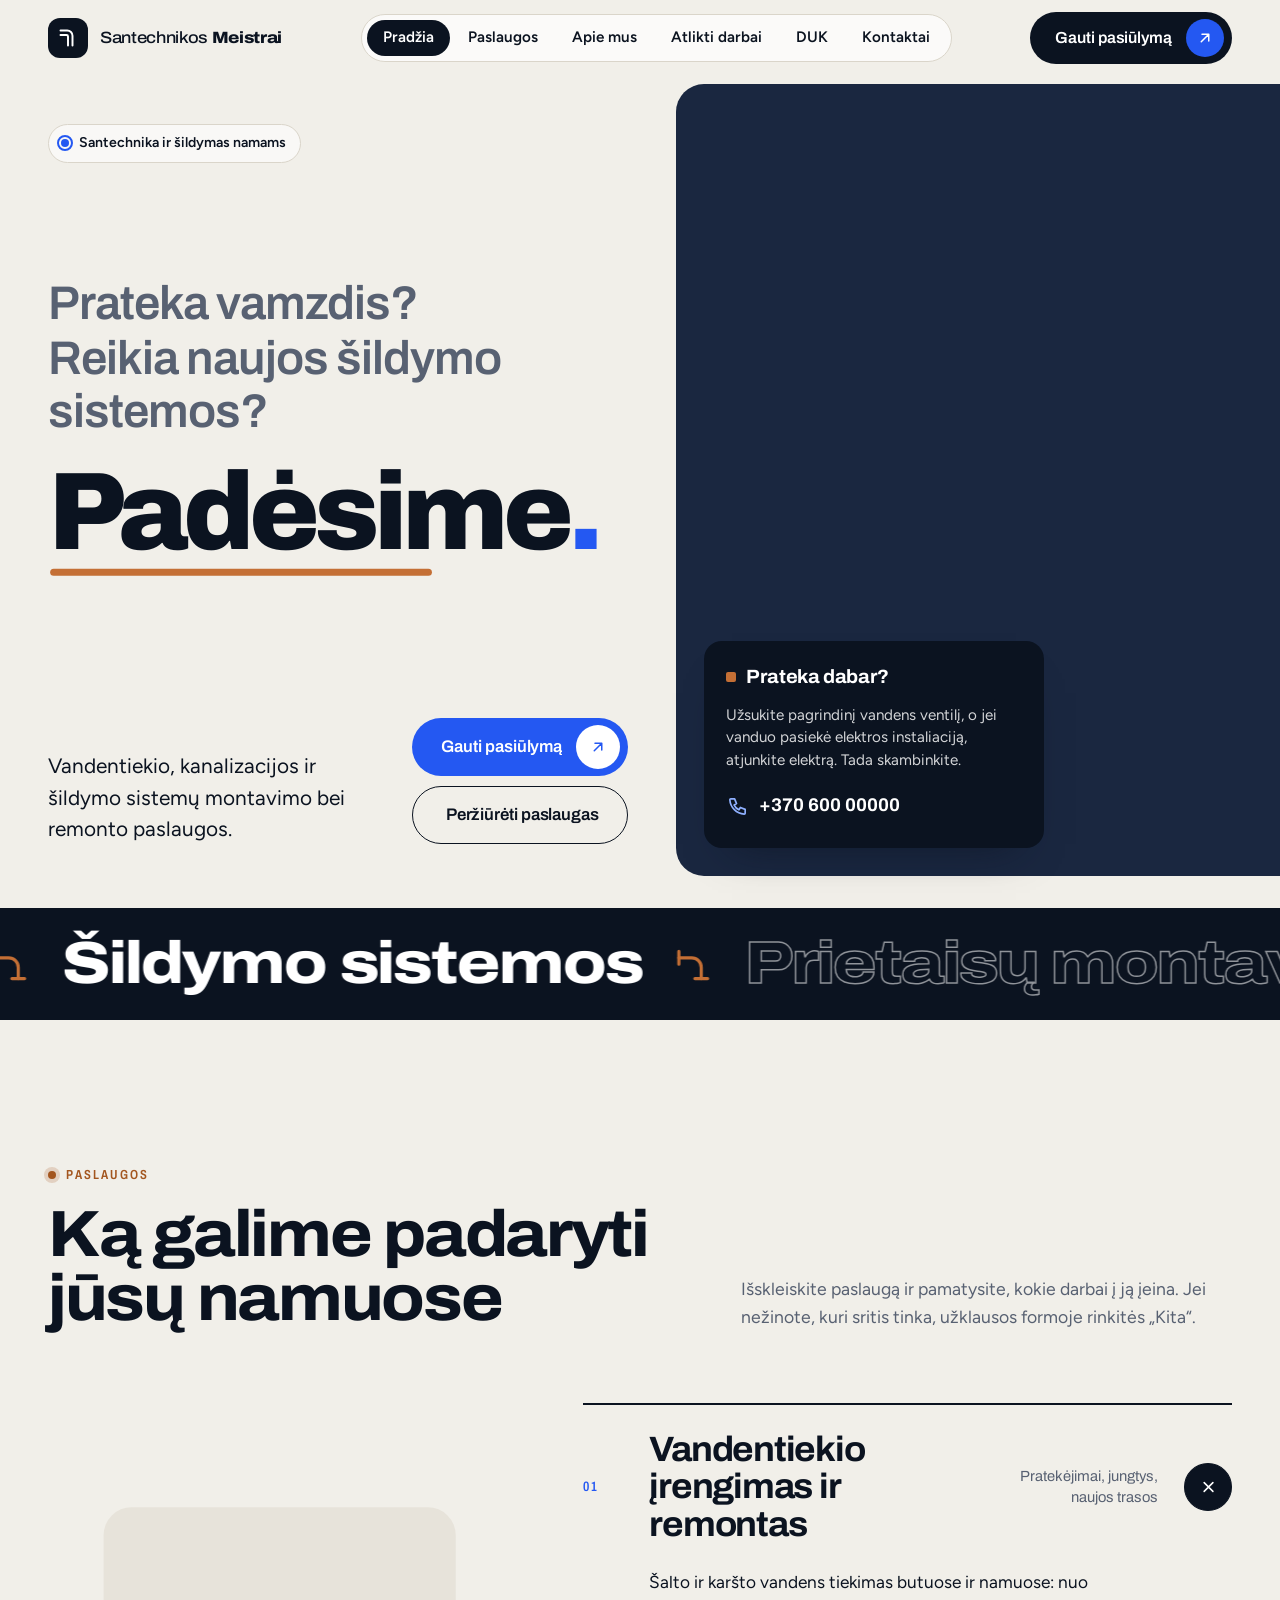
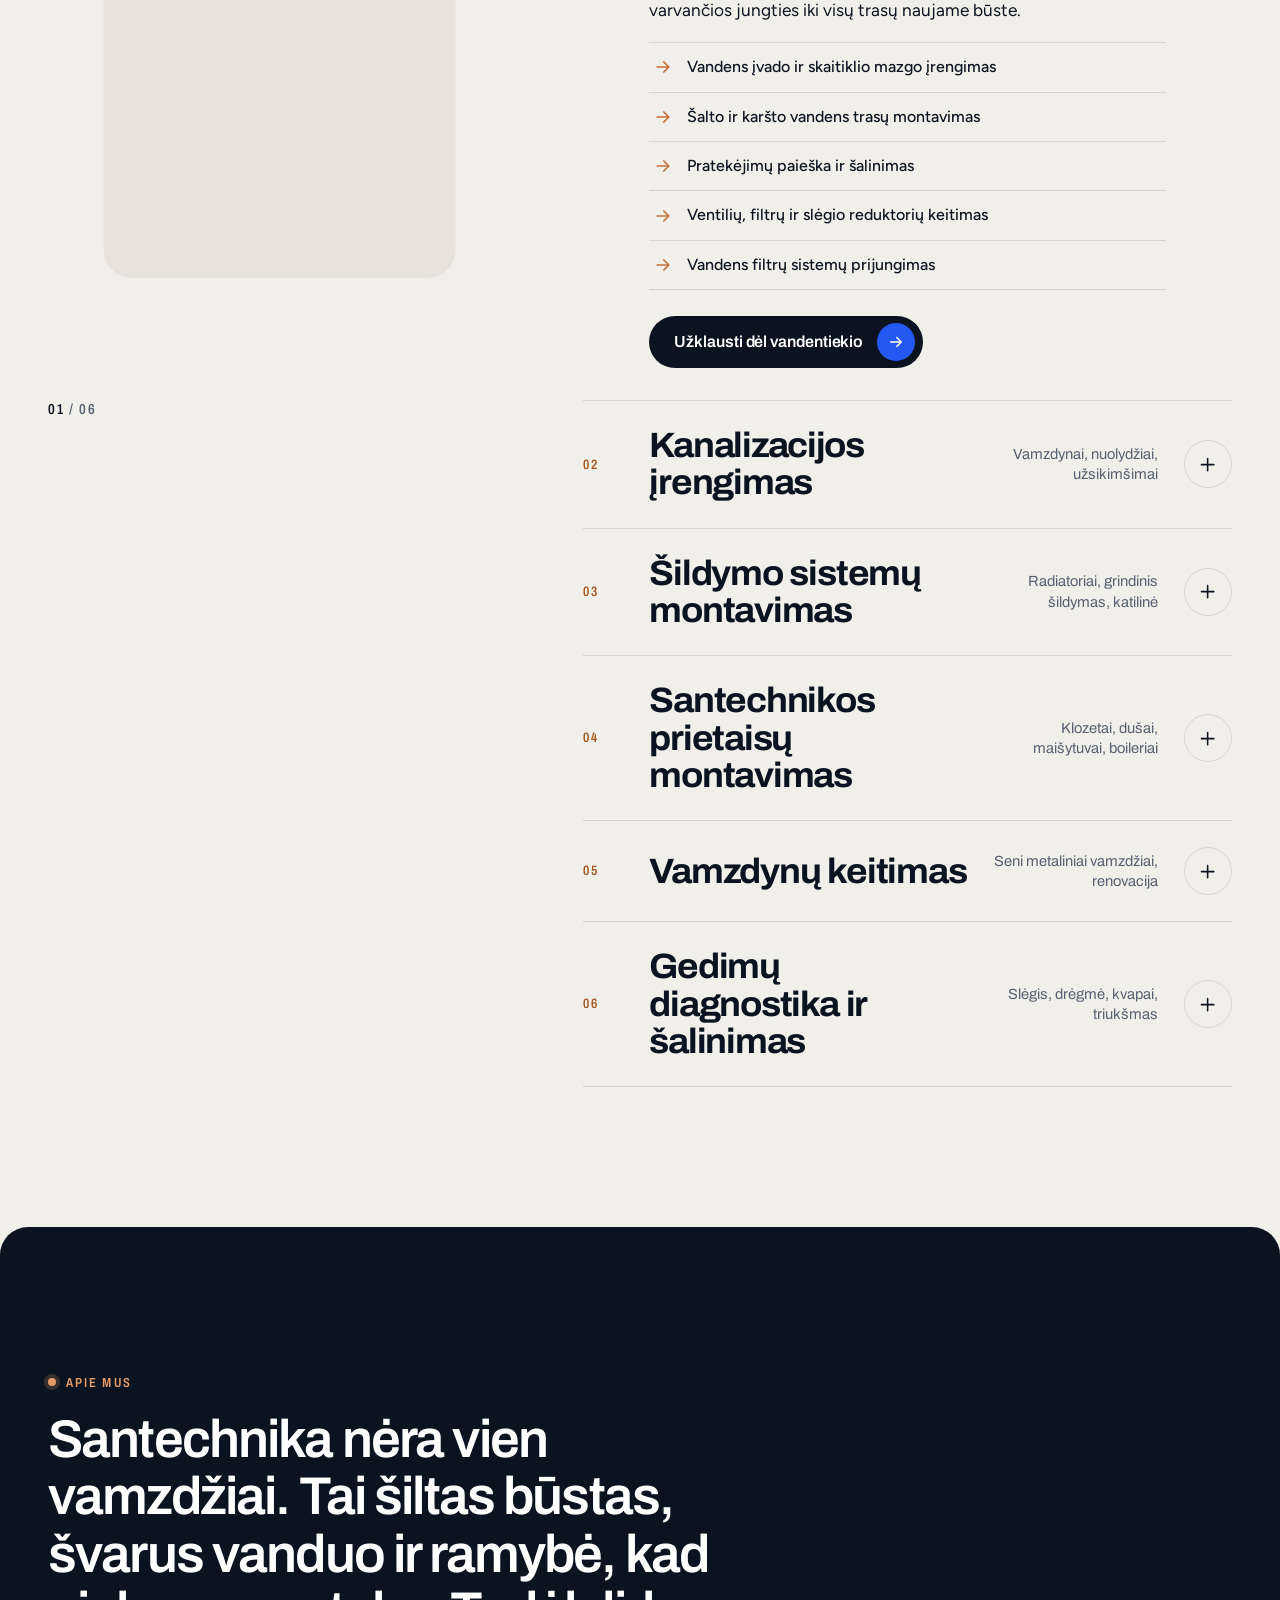
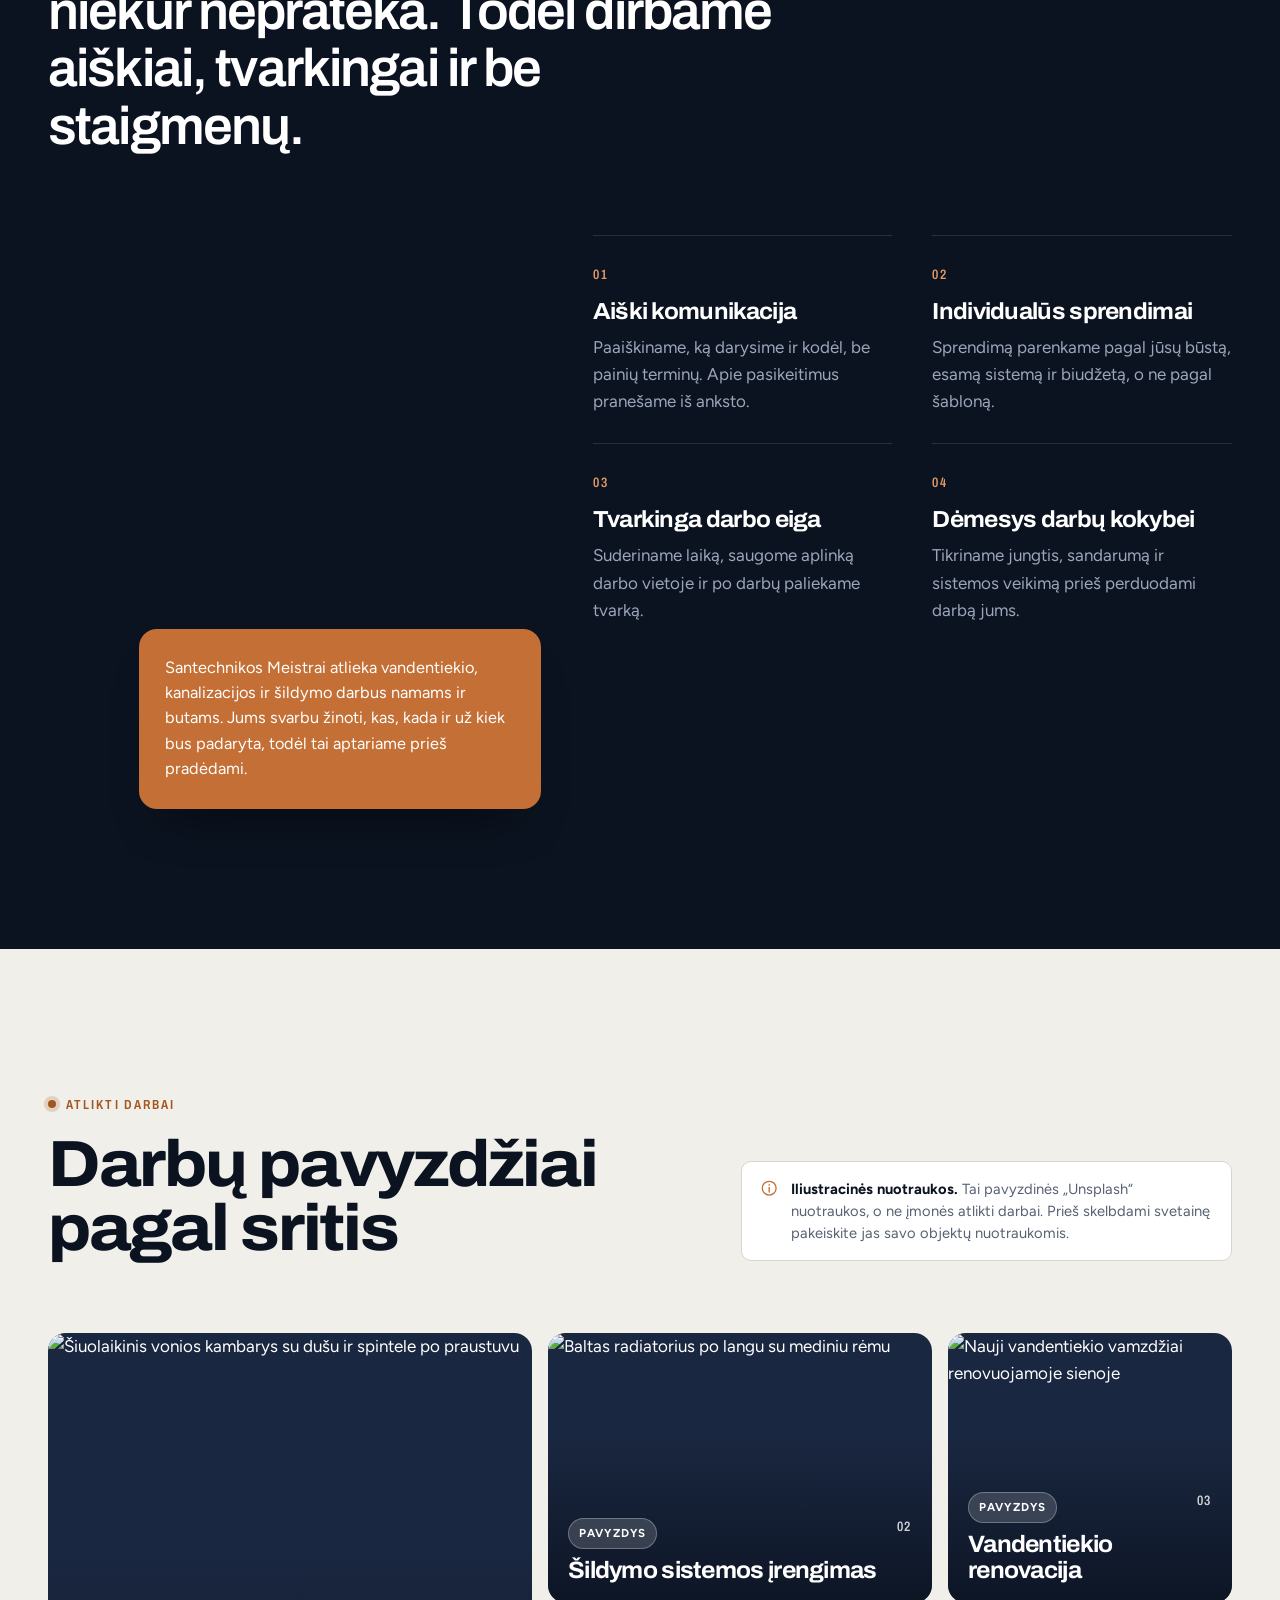
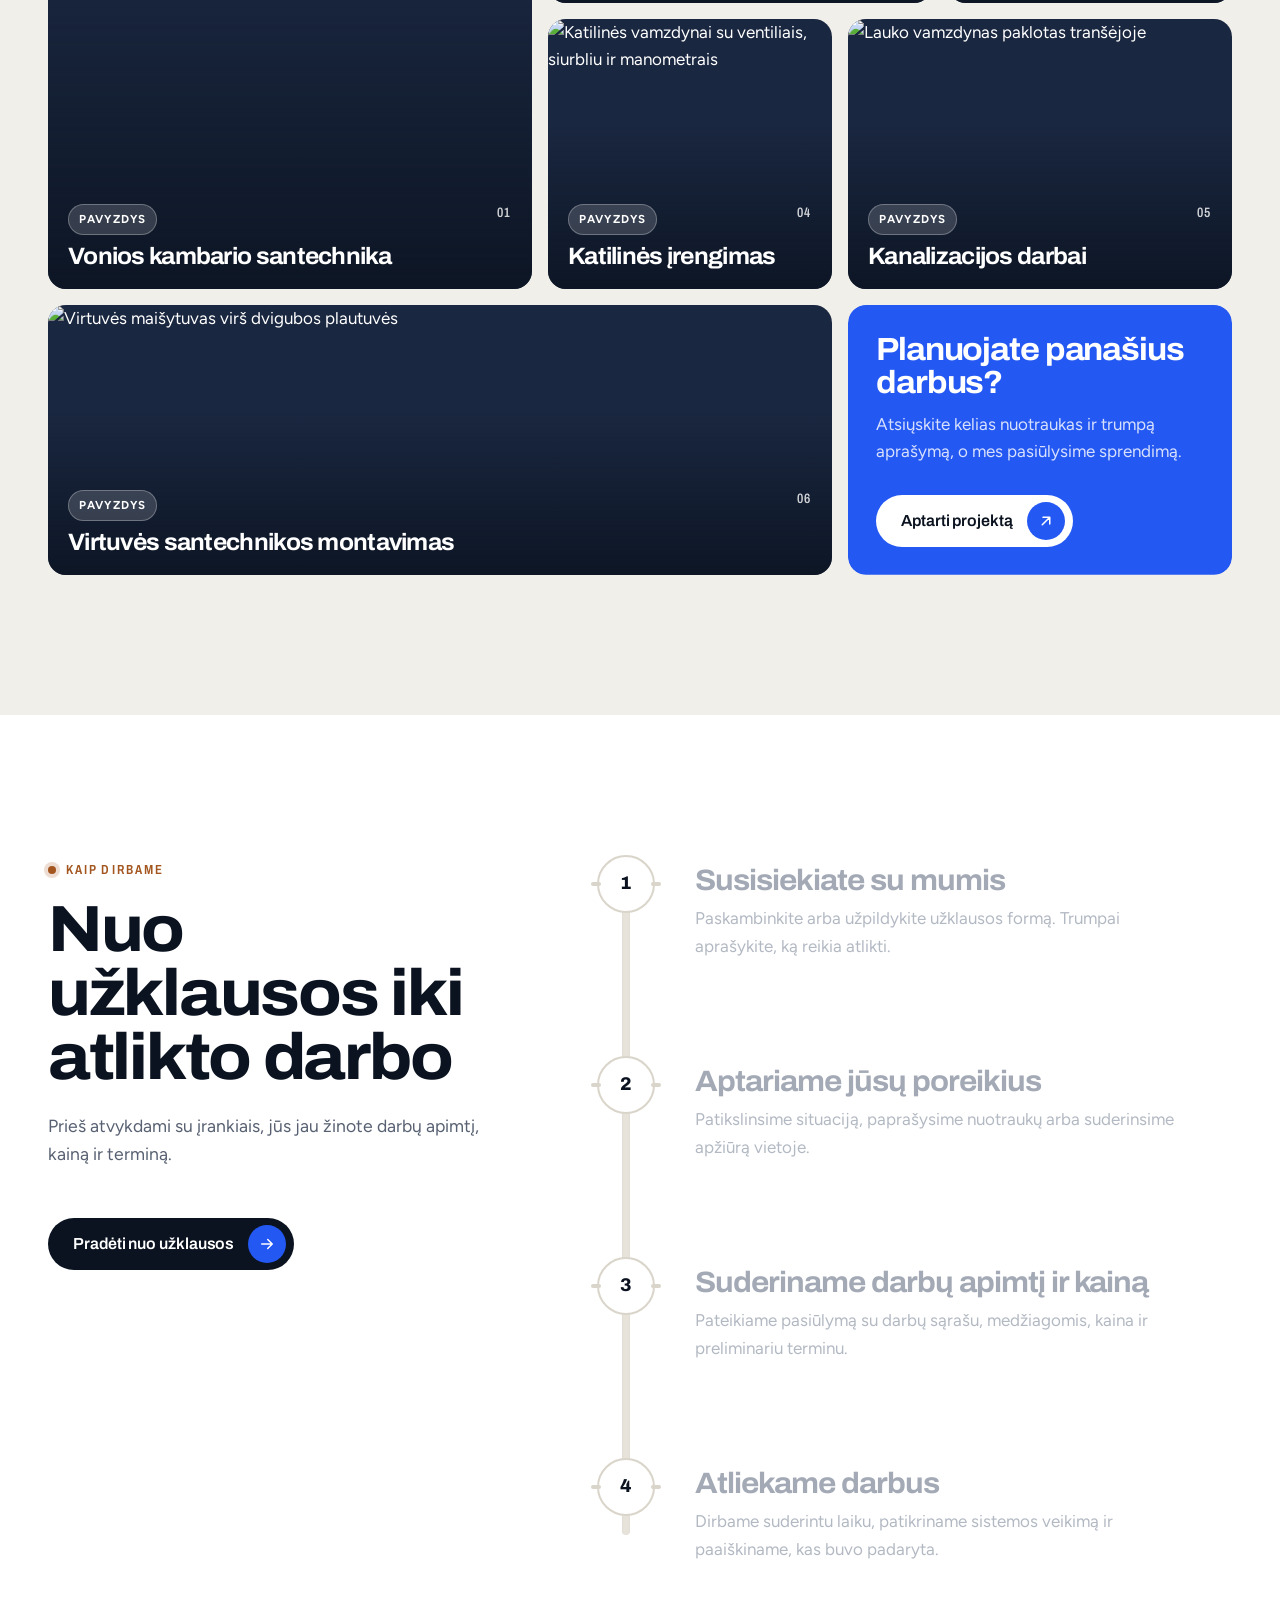
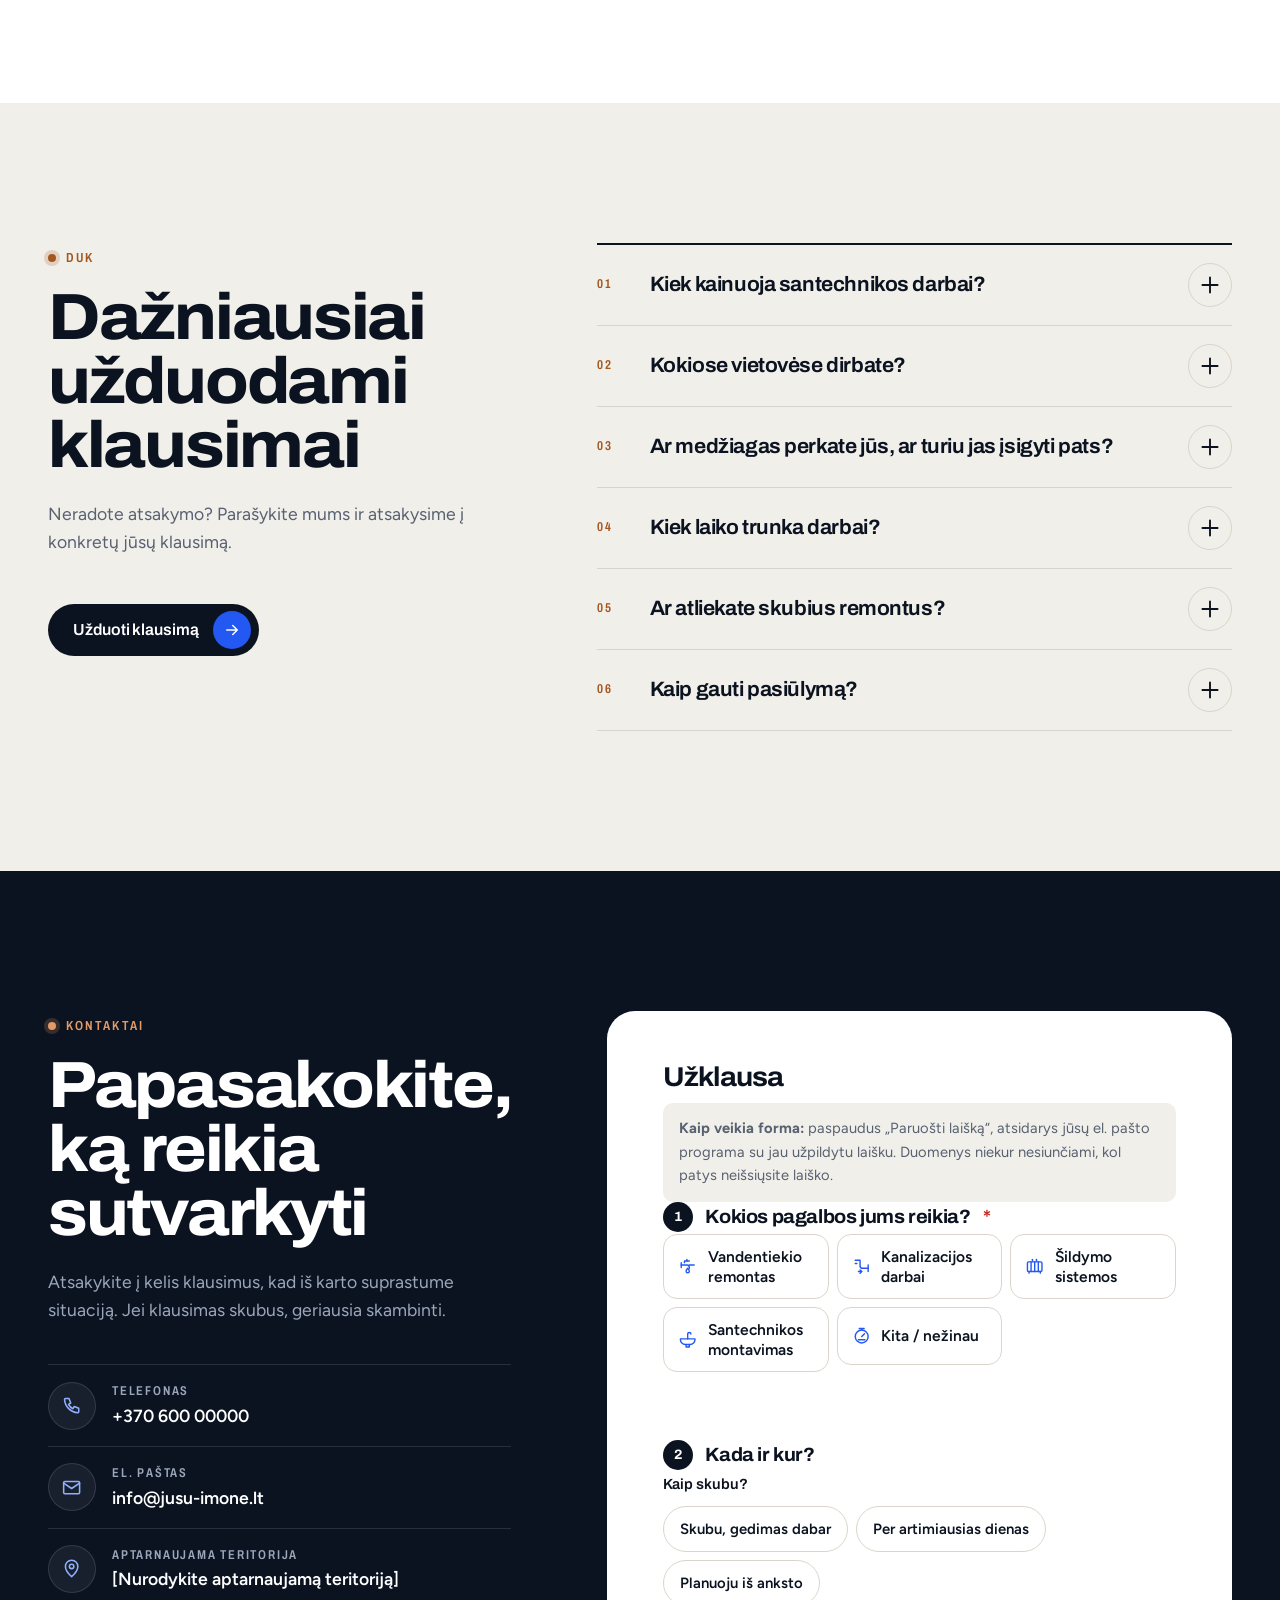
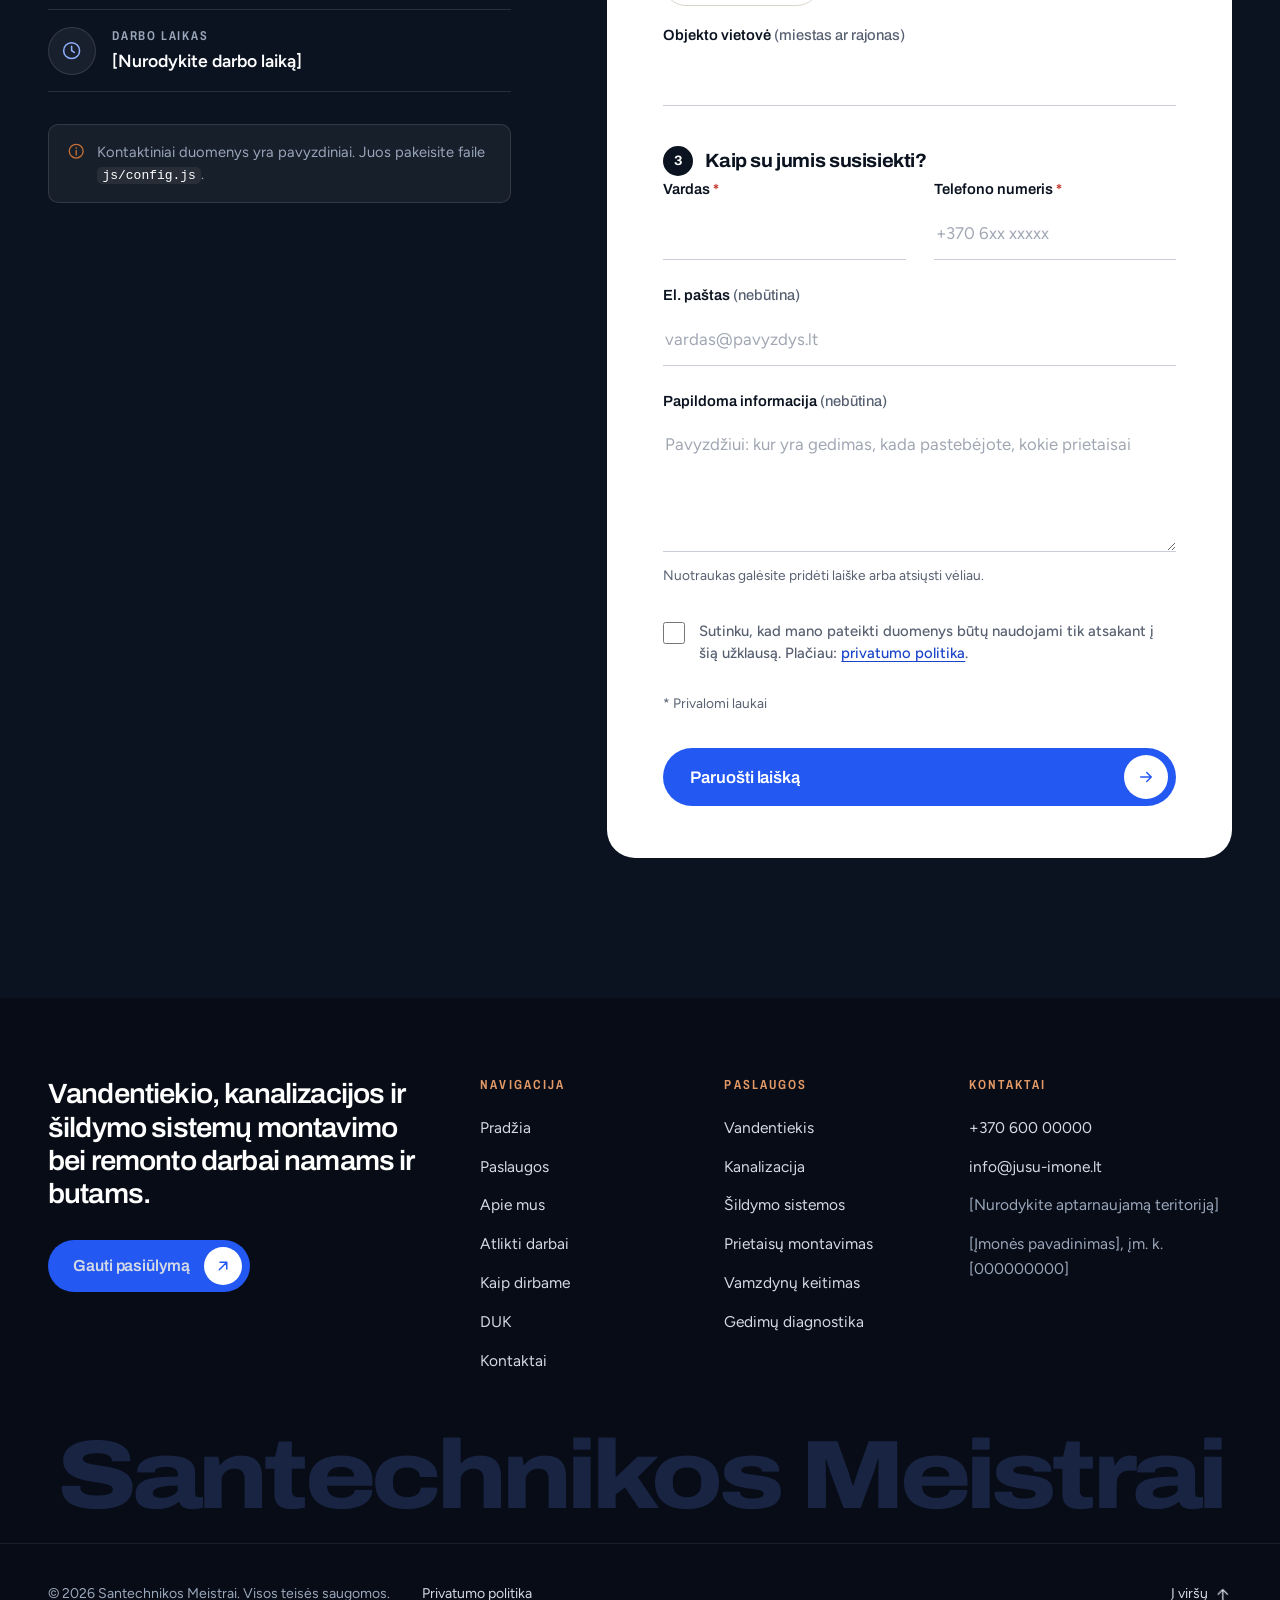
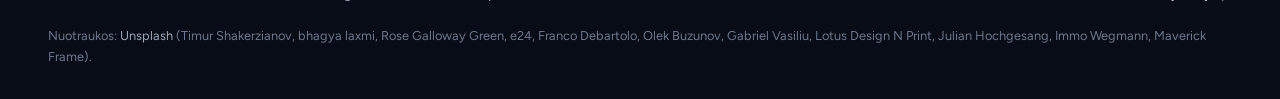
==== index.html @ 9f5880a9 "Sutvarkytos problemos: sklandumas, saugumas, pasikartojimai - Pašalintas Lenis „sklandus slinkimas“ " ====
<!doctype html>
<html lang="lt">
<head>
  <meta charset="utf-8">
  <meta name="viewport" content="width=device-width, initial-scale=1">
  <meta http-equiv="Content-Security-Policy" content="default-src 'self'; script-src 'self'; style-src 'self' 'unsafe-inline'; img-src 'self' https://images.unsplash.com data:; font-src 'self'; connect-src 'self' https://formspree.io; form-action 'self'; base-uri 'self'; object-src 'none'; upgrade-insecure-requests">
  <meta name="referrer" content="strict-origin-when-cross-origin">
  <title>Santechnikos Meistrai — vandentiekio, kanalizacijos ir šildymo darbai</title>
  <meta name="description" content="Vandentiekio, kanalizacijos, šildymo sistemų ir santechnikos prietaisų montavimo bei remonto darbai. Aiški komunikacija, suderinta kaina ir tvarkinga darbo eiga.">
  <meta name="theme-color" content="#0b1320">
  <link rel="canonical" href="https://ehodazas.github.io/santechnikos-meistrai/">

  <meta property="og:type" content="website">
  <meta property="og:locale" content="lt_LT">
  <meta property="og:site_name" content="Santechnikos Meistrai">
  <meta property="og:title" content="Santechnikos Meistrai — patikimi santechnikos sprendimai jūsų namams">
  <meta property="og:description" content="Vandentiekio, kanalizacijos, šildymo sistemų montavimo ir remonto darbai.">
  <meta property="og:url" content="https://ehodazas.github.io/santechnikos-meistrai/">
  <meta property="og:image" content="https://images.unsplash.com/photo-1676210134188-4c05dd172f89?w=1200&h=630&fit=crop&auto=format&q=75">
  <meta name="twitter:card" content="summary_large_image">

  <link rel="icon" href="assets/favicon.svg" type="image/svg+xml">

  <link rel="preconnect" href="https://images.unsplash.com">
  <link rel="preload" href="assets/fonts/archivo-latin.woff2" as="font" type="font/woff2" crossorigin>
  <link rel="preload" href="assets/fonts/archivo-latin-ext.woff2" as="font" type="font/woff2" crossorigin>
  <link rel="stylesheet" href="css/styles.css">

  <script src="js/intro.js"></script>
  <script src="js/config.js" defer></script>
  <script src="js/vendor/gsap.min.js" defer></script>
  <script src="js/vendor/ScrollTrigger.min.js" defer></script>
  <script src="js/vendor/SplitText.min.js" defer></script>
  <script src="js/main.js" defer></script>

  <script type="application/ld+json">
  {
    "@context": "https://schema.org",
    "@type": "Plumber",
    "name": "Santechnikos Meistrai",
    "description": "Vandentiekio, kanalizacijos, šildymo sistemų montavimo ir remonto darbai.",
    "url": "https://ehodazas.github.io/santechnikos-meistrai/",
    "areaServed": "LT"
  }
  </script>
</head>
<body>
  <a class="skip-link" href="#turinys">Pereiti prie turinio</a>
  <div class="scroll-progress" aria-hidden="true"></div>

  <svg width="0" height="0" style="position:absolute" aria-hidden="true" focusable="false">
    <defs>
      <symbol id="i-tap" viewBox="0 0 24 24"><path d="M4 10h7a3 3 0 0 1 3 3v1"/><path d="M4 7v6"/><path d="M8 7V5h6"/><path d="M11 5V3"/><path d="M14 17.5c0 1.1-.9 2-2 2s-2-.9-2-2c0-1.2 2-3.5 2-3.5s2 2.3 2 3.5z"/><path d="M14 10h6"/></symbol>
      <symbol id="i-drain" viewBox="0 0 24 24"><path d="M4 4h6v7a3 3 0 0 0 3 3h7"/><path d="M4 8h2"/><path d="M20 10v8"/><path d="M8 18h4"/><path d="M10 16l2 2-2 2"/></symbol>
      <symbol id="i-heat" viewBox="0 0 24 24"><rect x="3" y="6" width="18" height="12" rx="1.5"/><path d="M7.5 6v12M12 6v12M16.5 6v12"/><path d="M5 18v2M19 18v2"/><path d="M9 3c.6.6.6 1.4 0 2M14 3c.6.6.6 1.4 0 2"/></symbol>
      <symbol id="i-sink" viewBox="0 0 24 24"><path d="M3 11h18v1a6 6 0 0 1-6 6H9a6 6 0 0 1-6-6v-1z"/><path d="M12 11V5a2 2 0 0 1 4 0"/><path d="M10 18v3h4v-3"/></symbol>
      <symbol id="i-pipe" viewBox="0 0 24 24"><path d="M3 7h9a5 5 0 0 1 5 5v9"/><path d="M3 11h9a1 1 0 0 1 1 1v9"/><path d="M3 5v8M15 21h4"/><path d="M19 3l2 2-2 2M21 5h-5"/></symbol>
      <symbol id="i-gauge" viewBox="0 0 24 24"><circle cx="12" cy="13" r="8"/><path d="M12 13l3.5-3.5"/><path d="M8 17h8"/><path d="M12 5V3M9 3h6"/></symbol>
      <symbol id="i-chat" viewBox="0 0 24 24"><path d="M4 5h16v11H9l-5 4V5z"/><path d="M8 9h8M8 12h5"/></symbol>
      <symbol id="i-tune" viewBox="0 0 24 24"><path d="M4 6h9M17 6h3M4 12h3M11 12h9M4 18h11M19 18h1"/><circle cx="15" cy="6" r="2"/><circle cx="9" cy="12" r="2"/><circle cx="17" cy="18" r="2"/></symbol>
      <symbol id="i-list" viewBox="0 0 24 24"><path d="M10 6h10M10 12h10M10 18h10"/><path d="M4 6l1.5 1.5L8 5M4 12l1.5 1.5L8 11M4 18l1.5 1.5L8 17"/></symbol>
      <symbol id="i-level" viewBox="0 0 24 24"><rect x="2" y="8" width="20" height="8" rx="1.5"/><rect x="9" y="10" width="6" height="4" rx="2"/><path d="M12 10v4"/></symbol>
      <symbol id="i-phone" viewBox="0 0 24 24"><path d="M5 4h4l2 5-2.5 1.5a11 11 0 0 0 5 5L15 13l5 2v4a1 1 0 0 1-1 1A16 16 0 0 1 4 5a1 1 0 0 1 1-1z"/></symbol>
      <symbol id="i-mail" viewBox="0 0 24 24"><rect x="3" y="5" width="18" height="14" rx="1.5"/><path d="M3 7l9 6 9-6"/></symbol>
      <symbol id="i-pin" viewBox="0 0 24 24"><path d="M12 21s-7-6.2-7-11.5A7 7 0 0 1 19 9.5C19 14.8 12 21 12 21z"/><circle cx="12" cy="9.5" r="2.5"/></symbol>
      <symbol id="i-clock" viewBox="0 0 24 24"><circle cx="12" cy="12" r="9"/><path d="M12 7v5l3 2"/></symbol>
      <symbol id="i-arrow" viewBox="0 0 24 24"><path d="M5 12h14M13 6l6 6-6 6"/></symbol>
      <symbol id="i-arrow-up" viewBox="0 0 24 24"><path d="M7 17L17 7M8 7h9v9"/></symbol>
      <symbol id="i-plus" viewBox="0 0 24 24"><path d="M12 5v14M5 12h14"/></symbol>
      <symbol id="i-close" viewBox="0 0 24 24"><path d="M6 6l12 12M18 6L6 18"/></symbol>
      <symbol id="i-left" viewBox="0 0 24 24"><path d="M15 5l-7 7 7 7"/></symbol>
      <symbol id="i-right" viewBox="0 0 24 24"><path d="M9 5l7 7-7 7"/></symbol>
      <symbol id="i-check" viewBox="0 0 24 24"><path d="M5 12.5l4.5 4.5L19 7.5"/></symbol>
      <symbol id="i-info" viewBox="0 0 24 24"><circle cx="12" cy="12" r="9"/><path d="M12 11v6M12 7.5v.5"/></symbol>
      <symbol id="i-elbow" viewBox="0 0 24 24"><path d="M3 8h8a6 6 0 0 1 6 6v7"/><path d="M3 4v8M13 21h8"/></symbol>
    </defs>
  </svg>

  <!-- ============ ANTRAŠTĖ ============ -->
  <header class="site-header" id="virsus">
    <div class="container header-inner">
      <a class="logo" href="#pradzia" aria-label="Santechnikos Meistrai — į pradžią">
        <span class="logo-mark" aria-hidden="true">
          <svg viewBox="0 0 32 32"><path d="M6 6h9a7 7 0 0 1 7 7v13" /><path d="M6 12h8a2 2 0 0 1 2 2v12" /></svg>
        </span>
        <span class="logo-text">Santechnikos <strong>Meistrai</strong></span>
      </a>

      <nav class="main-nav" id="pagrindinis-meniu" aria-label="Pagrindinė navigacija">
        <ul class="nav-list">
          <li><a href="#pradzia"><span class="nav-idx" aria-hidden="true">01</span>Pradžia</a></li>
          <li><a href="#paslaugos"><span class="nav-idx" aria-hidden="true">02</span>Paslaugos</a></li>
          <li><a href="#apie-mus"><span class="nav-idx" aria-hidden="true">03</span>Apie mus</a></li>
          <li><a href="#atlikti-darbai"><span class="nav-idx" aria-hidden="true">04</span>Atlikti darbai</a></li>
          <li><a href="#duk"><span class="nav-idx" aria-hidden="true">05</span>DUK</a></li>
          <li><a href="#kontaktai"><span class="nav-idx" aria-hidden="true">06</span>Kontaktai</a></li>
        </ul>
        <div class="nav-mobile-foot">
          <a class="btn btn-blue btn-lg" href="#kontaktai"><span class="btn-roll"><span>Gauti pasiūlymą</span></span></a>
          <p class="nav-mobile-contact"><a data-config-link="phone" data-config="phone" href="tel:+37060000000">+370 600 00000</a><a data-config-link="email" data-config="email" href="mailto:info@jusu-imone.lt">info@jusu-imone.lt</a></p>
        </div>
      </nav>

      <a class="btn btn-ink header-cta" href="#kontaktai"><span class="btn-roll"><span>Gauti pasiūlymą</span></span><span class="btn-dot" aria-hidden="true"><svg class="icon"><use href="#i-arrow-up"/></svg></span></a>

      <button class="menu-toggle" type="button" aria-expanded="false" aria-controls="pagrindinis-meniu">
        <span class="menu-toggle-label" aria-hidden="true">Meniu</span>
        <span class="menu-toggle-bars" aria-hidden="true"><span></span><span></span></span>
        <span class="visually-hidden">Atidaryti meniu</span>
      </button>
    </div>
  </header>

  <main id="turinys">

    <!-- ============ HERO ============ -->
    <section class="hero" id="pradzia" aria-labelledby="hero-title">
      <div class="hero-grid">
        <div class="hero-copy">
          <p class="hero-kicker" data-hero-item><span class="pulse" aria-hidden="true"></span>Santechnika ir šildymas namams</p>
          <h1 id="hero-title" class="hero-title">
            <span class="hl hl-q"><span>Prateka vamzdis?</span></span>
            <span class="hl hl-q"><span>Reikia naujos šildymo sistemos?</span></span>
            <span class="hl hl-a"><span class="hl-a-word">Padėsime<span class="hl-dot">.</span><svg class="hero-pipe" viewBox="0 0 400 30" preserveAspectRatio="none" aria-hidden="true" focusable="false"><path d="M3 14 H360 a12 12 0 0 0 12 -11" pathLength="1"/></svg></span></span>
          </h1>
          <div class="hero-bottom" data-hero-item>
            <p class="hero-lead">Vandentiekio, kanalizacijos ir šildymo sistemų montavimo bei remonto paslaugos.</p>
            <div class="hero-actions">
              <a class="btn btn-blue btn-lg btn-magnetic" href="#kontaktai"><span class="btn-roll"><span>Gauti pasiūlymą</span></span><span class="btn-dot" aria-hidden="true"><svg class="icon"><use href="#i-arrow-up"/></svg></span></a>
              <a class="btn btn-outline btn-lg" href="#paslaugos"><span class="btn-roll"><span>Peržiūrėti paslaugas</span></span></a>
            </div>
          </div>
        </div>

        <div class="hero-visual">
          <div class="hero-photo" data-hero-photo>
            <img
              src="https://images.unsplash.com/photo-1676210134188-4c05dd172f89?w=1200&h=1400&fit=crop&auto=format&q=75"
              srcset="https://images.unsplash.com/photo-1676210134188-4c05dd172f89?w=700&h=520&fit=crop&auto=format&q=72 700w,
                      https://images.unsplash.com/photo-1676210134188-4c05dd172f89?w=1000&h=1200&fit=crop&auto=format&q=75 1000w,
                      https://images.unsplash.com/photo-1676210134188-4c05dd172f89?w=1400&h=1600&fit=crop&auto=format&q=72 1400w"
              sizes="(min-width: 1024px) 46vw, 100vw" width="1200" height="1400"
              alt="Santechnikas tvarko vamzdžių jungtį po kriaukle"
              fetchpriority="high">
          </div>
          <aside class="hero-tip" aria-labelledby="hero-tip-title" data-hero-tip>
            <p class="hero-tip-title" id="hero-tip-title">Prateka dabar?</p>
            <p>Užsukite pagrindinį vandens ventilį, o jei vanduo pasiekė elektros instaliaciją, atjunkite elektrą. Tada skambinkite.</p>
            <a class="hero-tip-phone" data-config-link="phone" href="tel:+37060000000"><svg class="icon" aria-hidden="true"><use href="#i-phone"/></svg><span data-config="phone">+370 600 00000</span></a>
          </aside>
        </div>
      </div>
    </section>

    <!-- ============ JUOSTA ============ -->
    <div class="ticker" aria-hidden="true">
      <div class="ticker-track" data-ticker>
        <div class="ticker-group">
          <span>Vandentiekis</span><svg class="icon"><use href="#i-elbow"/></svg>
          <span class="is-outline">Kanalizacija</span><svg class="icon"><use href="#i-elbow"/></svg>
          <span>Šildymo sistemos</span><svg class="icon"><use href="#i-elbow"/></svg>
          <span class="is-outline">Prietaisų montavimas</span><svg class="icon"><use href="#i-elbow"/></svg>
          <span>Vamzdynų keitimas</span><svg class="icon"><use href="#i-elbow"/></svg>
          <span class="is-outline">Gedimų šalinimas</span><svg class="icon"><use href="#i-elbow"/></svg>
        </div>
        <div class="ticker-group">
          <span>Vandentiekis</span><svg class="icon"><use href="#i-elbow"/></svg>
          <span class="is-outline">Kanalizacija</span><svg class="icon"><use href="#i-elbow"/></svg>
          <span>Šildymo sistemos</span><svg class="icon"><use href="#i-elbow"/></svg>
          <span class="is-outline">Prietaisų montavimas</span><svg class="icon"><use href="#i-elbow"/></svg>
          <span>Vamzdynų keitimas</span><svg class="icon"><use href="#i-elbow"/></svg>
          <span class="is-outline">Gedimų šalinimas</span><svg class="icon"><use href="#i-elbow"/></svg>
        </div>
      </div>
    </div>

    <!-- ============ PASLAUGOS (vienas sąrašas) ============ -->
    <section class="section services" id="paslaugos" aria-labelledby="paslaugos-title">
      <div class="container">
        <div class="section-head">
          <div>
            <p class="eyebrow">Paslaugos</p>
            <h2 id="paslaugos-title" class="section-title" data-split>Ką galime padaryti jūsų namuose</h2>
          </div>
          <p class="section-intro">Išskleiskite paslaugą ir pamatysite, kokie darbai į ją įeina. Jei nežinote, kuri sritis tinka, užklausos formoje rinkitės „Kita“.</p>
        </div>

        <div class="svc-layout">
          <div class="svc-visual" aria-hidden="true">
            <div class="svc-frame">
              <img class="svc-img is-active" src="https://images.unsplash.com/photo-1676210133055-eab6ef033ce3?w=900&h=1100&fit=crop&auto=format&q=70" width="900" height="1100" loading="lazy" decoding="async" alt="">
              <img class="svc-img" src="https://images.unsplash.com/photo-1749532125405-70950966b0e5?w=900&h=1100&fit=crop&auto=format&q=70" width="900" height="1100" loading="lazy" decoding="async" alt="">
              <img class="svc-img" src="https://images.unsplash.com/photo-1669725341213-7379ff6c90d5?w=900&h=1100&fit=crop&auto=format&q=70" width="900" height="1100" loading="lazy" decoding="async" alt="">
              <img class="svc-img" src="https://images.unsplash.com/photo-1775359924006-557dba8c862b?w=900&h=1100&fit=crop&auto=format&q=70" width="900" height="1100" loading="lazy" decoding="async" alt="">
              <img class="svc-img" src="https://images.unsplash.com/photo-1768321918210-a775e4c88f08?w=900&h=1100&fit=crop&auto=format&q=70" width="900" height="1100" loading="lazy" decoding="async" alt="">
              <img class="svc-img" src="https://images.unsplash.com/photo-1761758674188-2b8e4c89c5e2?w=900&h=1100&fit=crop&auto=format&q=70" width="900" height="1100" loading="lazy" decoding="async" alt="">
            </div>
            <p class="svc-counter"><span data-svc-count>01</span> / 06</p>
          </div>

          <div class="svc-list" data-svc-list>
            <article class="svc-row" id="paslauga-vandentiekis">
              <h3 class="svc-heading">
                <button class="svc-trigger" type="button" aria-expanded="true" aria-controls="svc-p1" id="svc-t1">
                  <span class="svc-num" aria-hidden="true">01</span>
                  <span class="svc-name">Vandentiekio įrengimas ir remontas</span>
                  <span class="svc-short">Pratekėjimai, jungtys, naujos trasos</span>
                  <span class="svc-plus" aria-hidden="true"><svg class="icon"><use href="#i-plus"/></svg></span>
                </button>
              </h3>
              <div class="svc-panel" id="svc-p1" role="region" aria-labelledby="svc-t1">
                <div class="svc-panel-inner">
                  <img class="svc-panel-img" src="https://images.unsplash.com/photo-1676210133055-eab6ef033ce3?w=800&h=500&fit=crop&auto=format&q=70" width="800" height="500" loading="lazy" decoding="async" alt="Meistras sandarina vandentiekio jungtį po kriaukle">
                  <p class="svc-desc">Šalto ir karšto vandens tiekimas butuose ir namuose: nuo varvančios jungties iki visų trasų naujame būste.</p>
                  <ul class="job-list">
                    <li>Vandens įvado ir skaitiklio mazgo įrengimas</li>
                    <li>Šalto ir karšto vandens trasų montavimas</li>
                    <li>Pratekėjimų paieška ir šalinimas</li>
                    <li>Ventilių, filtrų ir slėgio reduktorių keitimas</li>
                    <li>Vandens filtrų sistemų prijungimas</li>
                  </ul>
                  <a class="btn btn-ink" href="#kontaktai" data-service="vandentiekis"><span class="btn-roll"><span>Užklausti dėl vandentiekio</span></span><span class="btn-dot" aria-hidden="true"><svg class="icon"><use href="#i-arrow"/></svg></span></a>
                </div>
              </div>
            </article>

            <article class="svc-row" id="paslauga-kanalizacija">
              <h3 class="svc-heading">
                <button class="svc-trigger" type="button" aria-expanded="false" aria-controls="svc-p2" id="svc-t2">
                  <span class="svc-num" aria-hidden="true">02</span>
                  <span class="svc-name">Kanalizacijos įrengimas</span>
                  <span class="svc-short">Vamzdynai, nuolydžiai, užsikimšimai</span>
                  <span class="svc-plus" aria-hidden="true"><svg class="icon"><use href="#i-plus"/></svg></span>
                </button>
              </h3>
              <div class="svc-panel" id="svc-p2" role="region" aria-labelledby="svc-t2" hidden>
                <div class="svc-panel-inner">
                  <img class="svc-panel-img" src="https://images.unsplash.com/photo-1749532125405-70950966b0e5?w=800&h=500&fit=crop&auto=format&q=70" width="800" height="500" loading="lazy" decoding="async" alt="Santechnikas remontuoja vamzdyną vonios kambaryje">
                  <p class="svc-desc">Vidaus kanalizacija, kuri veikia tyliai ir be kvapų: tinkami nuolydžiai, sandarios jungtys ir revizijos vėlesnei priežiūrai.</p>
                  <ul class="job-list">
                    <li>Vidaus kanalizacijos vamzdynų įrengimas</li>
                    <li>Prijungimas prie esamų stovų ir išvadų</li>
                    <li>Revizijų ir vėdinimo vožtuvų montavimas</li>
                    <li>Užsikimšusių vamzdžių valymas</li>
                    <li>Nuotekų siurblių prijungimas, kai savitakos nėra</li>
                  </ul>
                  <a class="btn btn-ink" href="#kontaktai" data-service="kanalizacija"><span class="btn-roll"><span>Užklausti dėl kanalizacijos</span></span><span class="btn-dot" aria-hidden="true"><svg class="icon"><use href="#i-arrow"/></svg></span></a>
                </div>
              </div>
            </article>

            <article class="svc-row" id="paslauga-sildymas">
              <h3 class="svc-heading">
                <button class="svc-trigger" type="button" aria-expanded="false" aria-controls="svc-p3" id="svc-t3">
                  <span class="svc-num" aria-hidden="true">03</span>
                  <span class="svc-name">Šildymo sistemų montavimas</span>
                  <span class="svc-short">Radiatoriai, grindinis šildymas, katilinė</span>
                  <span class="svc-plus" aria-hidden="true"><svg class="icon"><use href="#i-plus"/></svg></span>
                </button>
              </h3>
              <div class="svc-panel" id="svc-p3" role="region" aria-labelledby="svc-t3" hidden>
                <div class="svc-panel-inner">
                  <img class="svc-panel-img" src="https://images.unsplash.com/photo-1669725341213-7379ff6c90d5?w=800&h=500&fit=crop&auto=format&q=70" width="800" height="500" loading="lazy" decoding="async" alt="Baltas plokštinis radiatorius kambaryje">
                  <p class="svc-desc">Radiatorinio ir grindinio šildymo sistemos, katilų bei šilumos siurblių prijungimas. Darbą baigiame sistemos užpildymu, paleidimu ir patikra.</p>
                  <ul class="job-list">
                    <li>Radiatorių montavimas ir keitimas</li>
                    <li>Grindinio šildymo kontūrų ir kolektorių įrengimas</li>
                    <li>Katilų ir šilumos siurblių vidaus dalies prijungimas</li>
                    <li>Sistemos praplovimas ir užpildymas</li>
                    <li>Hidraulinis sistemos balansavimas</li>
                  </ul>
                  <a class="btn btn-ink" href="#kontaktai" data-service="sildymas"><span class="btn-roll"><span>Užklausti dėl šildymo</span></span><span class="btn-dot" aria-hidden="true"><svg class="icon"><use href="#i-arrow"/></svg></span></a>
                </div>
              </div>
            </article>

            <article class="svc-row" id="paslauga-prietaisai">
              <h3 class="svc-heading">
                <button class="svc-trigger" type="button" aria-expanded="false" aria-controls="svc-p4" id="svc-t4">
                  <span class="svc-num" aria-hidden="true">04</span>
                  <span class="svc-name">Santechnikos prietaisų montavimas</span>
                  <span class="svc-short">Klozetai, dušai, maišytuvai, boileriai</span>
                  <span class="svc-plus" aria-hidden="true"><svg class="icon"><use href="#i-plus"/></svg></span>
                </button>
              </h3>
              <div class="svc-panel" id="svc-p4" role="region" aria-labelledby="svc-t4" hidden>
                <div class="svc-panel-inner">
                  <img class="svc-panel-img" src="https://images.unsplash.com/photo-1775359924006-557dba8c862b?w=800&h=500&fit=crop&auto=format&q=70" width="800" height="500" loading="lazy" decoding="async" alt="Šiuolaikinė virtuvės plautuvė su juodu maišytuvu">
                  <p class="svc-desc">Sumontuojame ir prijungiame prietaisus bei buitinę techniką. Jei prietaisą perkate patys, pasitarkite su mumis prieš pirkdami: patikrinsime, ar jis tinka montavimo vietai.</p>
                  <ul class="job-list">
                    <li>Klozetų ir potinkinių rėmų montavimas</li>
                    <li>Praustuvų, plautuvių ir maišytuvų montavimas</li>
                    <li>Dušo kabinų, padėklų ir vonių montavimas</li>
                    <li>Vandens šildytuvų (boilerių) montavimas</li>
                    <li>Skalbimo ir indaplovės mašinų prijungimas</li>
                  </ul>
                  <a class="btn btn-ink" href="#kontaktai" data-service="montavimas"><span class="btn-roll"><span>Užklausti dėl montavimo</span></span><span class="btn-dot" aria-hidden="true"><svg class="icon"><use href="#i-arrow"/></svg></span></a>
                </div>
              </div>
            </article>

            <article class="svc-row" id="paslauga-vamzdynai">
              <h3 class="svc-heading">
                <button class="svc-trigger" type="button" aria-expanded="false" aria-controls="svc-p5" id="svc-t5">
                  <span class="svc-num" aria-hidden="true">05</span>
                  <span class="svc-name">Vamzdynų keitimas</span>
                  <span class="svc-short">Seni metaliniai vamzdžiai, renovacija</span>
                  <span class="svc-plus" aria-hidden="true"><svg class="icon"><use href="#i-plus"/></svg></span>
                </button>
              </h3>
              <div class="svc-panel" id="svc-p5" role="region" aria-labelledby="svc-t5" hidden>
                <div class="svc-panel-inner">
                  <img class="svc-panel-img" src="https://images.unsplash.com/photo-1768321918210-a775e4c88f08?w=800&h=500&fit=crop&auto=format&q=70" width="800" height="500" loading="lazy" decoding="async" alt="Nauji vamzdynai atviroje sienoje renovacijos metu">
                  <p class="svc-desc">Kai gedimai kartojasi arba vyksta renovacija, senus vamzdynus keičiame naujais. Medžiagas parenkame pagal sistemą ir montavimo sąlygas.</p>
                  <ul class="job-list">
                    <li>Esamos vamzdynų būklės įvertinimas</li>
                    <li>Metalinių vamzdynų keitimas plastikiniais ar daugiasluoksniais</li>
                    <li>Šildymo stovų atšakų keitimas</li>
                    <li>Vamzdynų keitimas renovuojant butą ar namą</li>
                    <li>Darbų derinimas su bendrija ar administratoriumi</li>
                  </ul>
                  <a class="btn btn-ink" href="#kontaktai" data-service="vandentiekis:vamzdynai"><span class="btn-roll"><span>Užklausti dėl vamzdynų</span></span><span class="btn-dot" aria-hidden="true"><svg class="icon"><use href="#i-arrow"/></svg></span></a>
                </div>
              </div>
            </article>

            <article class="svc-row" id="paslauga-diagnostika">
              <h3 class="svc-heading">
                <button class="svc-trigger" type="button" aria-expanded="false" aria-controls="svc-p6" id="svc-t6">
                  <span class="svc-num" aria-hidden="true">06</span>
                  <span class="svc-name">Gedimų diagnostika ir šalinimas</span>
                  <span class="svc-short">Slėgis, drėgmė, kvapai, triukšmas</span>
                  <span class="svc-plus" aria-hidden="true"><svg class="icon"><use href="#i-plus"/></svg></span>
                </button>
              </h3>
              <div class="svc-panel" id="svc-p6" role="region" aria-labelledby="svc-t6" hidden>
                <div class="svc-panel-inner">
                  <img class="svc-panel-img" src="https://images.unsplash.com/photo-1761758674188-2b8e4c89c5e2?w=800&h=500&fit=crop&auto=format&q=70" width="800" height="500" loading="lazy" decoding="async" alt="Raudonas ventilis su slėgio manometru">
                  <p class="svc-desc">Kai sistema veikia netinkamai, pirmiausia nustatome priežastį ir ją paaiškiname. Remonto imamės tik suderinę sprendimą su jumis.</p>
                  <ul class="job-list">
                    <li>Silpno vandens slėgio priežasčių nustatymas</li>
                    <li>Nesandarių jungčių ir drėgmės šaltinių paieška</li>
                    <li>Lėto nuotėkio ir nemalonių kvapų šalinimas</li>
                    <li>Šąlančių radiatorių ir oro sistemoje šalinimas</li>
                    <li>Triukšmo vamzdynuose priežasčių paieška</li>
                  </ul>
                  <a class="btn btn-ink" href="#kontaktai" data-service="kita"><span class="btn-roll"><span>Aprašyti gedimą</span></span><span class="btn-dot" aria-hidden="true"><svg class="icon"><use href="#i-arrow"/></svg></span></a>
                </div>
              </div>
            </article>
          </div>
        </div>
      </div>
    </section>

    <!-- ============ APIE MUS ============ -->
    <section class="section about" id="apie-mus" aria-labelledby="apie-title">
      <div class="container">
        <p class="eyebrow eyebrow-light">Apie mus</p>
        <h2 id="apie-title" class="visually-hidden">Apie Santechnikos Meistrus</h2>
        <p class="about-statement" data-reveal-words>Santechnika nėra vien vamzdžiai. Tai šiltas būstas, švarus vanduo ir ramybė, kad niekur neprateka. Todėl dirbame aiškiai, tvarkingai ir be staigmenų.</p>

        <div class="about-grid">
          <div class="about-media">
            <div class="about-photo" data-parallax-wrap>
              <img data-parallax src="https://images.unsplash.com/photo-1676210134050-6f12c6898395?w=1000&h=1250&fit=crop&auto=format&q=70" srcset="https://images.unsplash.com/photo-1676210134050-6f12c6898395?w=600&h=750&fit=crop&auto=format&q=70 600w, https://images.unsplash.com/photo-1676210134050-6f12c6898395?w=1000&h=1250&fit=crop&auto=format&q=70 1000w" sizes="(min-width: 960px) 40vw, 100vw" width="1000" height="1250" loading="lazy" decoding="async" alt="Meistras su darbo pirštinėmis montuoja santechnikos įrangą prie plytelėmis išklotos sienos">
            </div>
            <div class="about-block">
              <p>Santechnikos Meistrai atlieka vandentiekio, kanalizacijos ir šildymo darbus namams ir butams. Jums svarbu žinoti, kas, kada ir už kiek bus padaryta, todėl tai aptariame prieš pradėdami.</p>
            </div>
          </div>

          <ul class="principles" role="list">
            <li class="principle">
              <span class="principle-num">01</span>
              <h3>Aiški komunikacija</h3>
              <p>Paaiškiname, ką darysime ir kodėl, be painių terminų. Apie pasikeitimus pranešame iš anksto.</p>
            </li>
            <li class="principle">
              <span class="principle-num">02</span>
              <h3>Individualūs sprendimai</h3>
              <p>Sprendimą parenkame pagal jūsų būstą, esamą sistemą ir biudžetą, o ne pagal šabloną.</p>
            </li>
            <li class="principle">
              <span class="principle-num">03</span>
              <h3>Tvarkinga darbo eiga</h3>
              <p>Suderiname laiką, saugome aplinką darbo vietoje ir po darbų paliekame tvarką.</p>
            </li>
            <li class="principle">
              <span class="principle-num">04</span>
              <h3>Dėmesys darbų kokybei</h3>
              <p>Tikriname jungtis, sandarumą ir sistemos veikimą prieš perduodami darbą jums.</p>
            </li>
          </ul>
        </div>
      </div>
    </section>

    <!-- ============ ATLIKTI DARBAI ============ -->
    <section class="section projects" id="atlikti-darbai" aria-labelledby="darbai-title">
      <div class="container">
        <div class="section-head">
          <div>
            <p class="eyebrow">Atlikti darbai</p>
            <h2 id="darbai-title" class="section-title" data-split>Darbų pavyzdžiai pagal sritis</h2>
          </div>
          <p class="demo-note" role="note">
            <svg class="icon" aria-hidden="true"><use href="#i-info"/></svg>
            <span><strong>Iliustracinės nuotraukos.</strong> Tai pavyzdinės „Unsplash“ nuotraukos, o ne įmonės atlikti darbai. Prieš skelbdami svetainę pakeiskite jas savo objektų nuotraukomis.</span>
          </p>
        </div>

        <ul class="gallery" role="list">
          <li class="gallery-item g-1">
            <button class="gallery-btn" type="button" data-full="https://images.unsplash.com/photo-1584622650111-993a426fbf0a?w=1800&auto=format&q=80" data-title="Vonios kambario santechnika">
              <span class="gallery-img"><img src="https://images.unsplash.com/photo-1584622650111-993a426fbf0a?w=1000&h=1100&fit=crop&auto=format&q=70" srcset="https://images.unsplash.com/photo-1584622650111-993a426fbf0a?w=600&h=660&fit=crop&auto=format&q=70 600w, https://images.unsplash.com/photo-1584622650111-993a426fbf0a?w=1000&h=1100&fit=crop&auto=format&q=70 1000w" sizes="(min-width: 960px) 42vw, 100vw" width="1000" height="1100" loading="lazy" decoding="async" alt="Šiuolaikinis vonios kambarys su dušu ir spintele po praustuvu"></span>
              <span class="gallery-meta"><span class="gallery-tag">Pavyzdys</span><span class="gallery-name">Vonios kambario santechnika</span><span class="gallery-num" aria-hidden="true">01</span></span>
            </button>
          </li>
          <li class="gallery-item g-2">
            <button class="gallery-btn" type="button" data-full="https://images.unsplash.com/photo-1599028274511-e02a767949a3?w=1800&auto=format&q=80" data-title="Šildymo sistemos įrengimas">
              <span class="gallery-img"><img src="https://images.unsplash.com/photo-1599028274511-e02a767949a3?w=900&h=640&fit=crop&auto=format&q=70" srcset="https://images.unsplash.com/photo-1599028274511-e02a767949a3?w=560&h=400&fit=crop&auto=format&q=70 560w, https://images.unsplash.com/photo-1599028274511-e02a767949a3?w=900&h=640&fit=crop&auto=format&q=70 900w" sizes="(min-width: 960px) 30vw, (min-width: 640px) 50vw, 100vw" width="900" height="640" loading="lazy" decoding="async" alt="Baltas radiatorius po langu su mediniu rėmu"></span>
              <span class="gallery-meta"><span class="gallery-tag">Pavyzdys</span><span class="gallery-name">Šildymo sistemos įrengimas</span><span class="gallery-num" aria-hidden="true">02</span></span>
            </button>
          </li>
          <li class="gallery-item g-3">
            <button class="gallery-btn" type="button" data-full="https://images.unsplash.com/photo-1768321913920-d3ac011e0683?w=1800&auto=format&q=80" data-title="Vandentiekio renovacija">
              <span class="gallery-img"><img src="https://images.unsplash.com/photo-1768321913920-d3ac011e0683?w=900&h=640&fit=crop&auto=format&q=70" srcset="https://images.unsplash.com/photo-1768321913920-d3ac011e0683?w=560&h=400&fit=crop&auto=format&q=70 560w, https://images.unsplash.com/photo-1768321913920-d3ac011e0683?w=900&h=640&fit=crop&auto=format&q=70 900w" sizes="(min-width: 960px) 30vw, (min-width: 640px) 50vw, 100vw" width="900" height="640" loading="lazy" decoding="async" alt="Nauji vandentiekio vamzdžiai renovuojamoje sienoje"></span>
              <span class="gallery-meta"><span class="gallery-tag">Pavyzdys</span><span class="gallery-name">Vandentiekio renovacija</span><span class="gallery-num" aria-hidden="true">03</span></span>
            </button>
          </li>
          <li class="gallery-item g-4">
            <button class="gallery-btn" type="button" data-full="https://images.unsplash.com/photo-1650551182991-b07558247564?w=1800&auto=format&q=80" data-title="Katilinės įrengimas">
              <span class="gallery-img"><img src="https://images.unsplash.com/photo-1650551182991-b07558247564?w=900&h=640&fit=crop&auto=format&q=70" srcset="https://images.unsplash.com/photo-1650551182991-b07558247564?w=560&h=400&fit=crop&auto=format&q=70 560w, https://images.unsplash.com/photo-1650551182991-b07558247564?w=900&h=640&fit=crop&auto=format&q=70 900w" sizes="(min-width: 960px) 30vw, (min-width: 640px) 50vw, 100vw" width="900" height="640" loading="lazy" decoding="async" alt="Katilinės vamzdynai su ventiliais, siurbliu ir manometrais"></span>
              <span class="gallery-meta"><span class="gallery-tag">Pavyzdys</span><span class="gallery-name">Katilinės įrengimas</span><span class="gallery-num" aria-hidden="true">04</span></span>
            </button>
          </li>
          <li class="gallery-item g-5">
            <button class="gallery-btn" type="button" data-full="https://images.unsplash.com/photo-1693907986952-3cd372e4c9d8?w=1800&auto=format&q=80" data-title="Kanalizacijos darbai">
              <span class="gallery-img"><img src="https://images.unsplash.com/photo-1693907986952-3cd372e4c9d8?w=900&h=640&fit=crop&auto=format&q=70" srcset="https://images.unsplash.com/photo-1693907986952-3cd372e4c9d8?w=560&h=400&fit=crop&auto=format&q=70 560w, https://images.unsplash.com/photo-1693907986952-3cd372e4c9d8?w=900&h=640&fit=crop&auto=format&q=70 900w" sizes="(min-width: 960px) 30vw, (min-width: 640px) 50vw, 100vw" width="900" height="640" loading="lazy" decoding="async" alt="Lauko vamzdynas paklotas tranšėjoje"></span>
              <span class="gallery-meta"><span class="gallery-tag">Pavyzdys</span><span class="gallery-name">Kanalizacijos darbai</span><span class="gallery-num" aria-hidden="true">05</span></span>
            </button>
          </li>
          <li class="gallery-item g-6">
            <button class="gallery-btn" type="button" data-full="https://images.unsplash.com/photo-1784790601912-b30717b805b8?w=1800&auto=format&q=80" data-title="Virtuvės santechnikos montavimas">
              <span class="gallery-img"><img src="https://images.unsplash.com/photo-1784790601912-b30717b805b8?w=1200&h=640&fit=crop&auto=format&q=70" srcset="https://images.unsplash.com/photo-1784790601912-b30717b805b8?w=700&h=400&fit=crop&auto=format&q=70 700w, https://images.unsplash.com/photo-1784790601912-b30717b805b8?w=1200&h=640&fit=crop&auto=format&q=70 1200w" sizes="(min-width: 960px) 58vw, 100vw" width="1200" height="640" loading="lazy" decoding="async" alt="Virtuvės maišytuvas virš dvigubos plautuvės"></span>
              <span class="gallery-meta"><span class="gallery-tag">Pavyzdys</span><span class="gallery-name">Virtuvės santechnikos montavimas</span><span class="gallery-num" aria-hidden="true">06</span></span>
            </button>
          </li>
          <li class="gallery-cta">
            <div>
              <h3>Planuojate panašius darbus?</h3>
              <p>Atsiųskite kelias nuotraukas ir trumpą aprašymą, o mes pasiūlysime sprendimą.</p>
            </div>
            <a class="btn" href="#kontaktai"><span class="btn-roll"><span>Aptarti projektą</span></span><span class="btn-dot" aria-hidden="true"><svg class="icon"><use href="#i-arrow-up"/></svg></span></a>
          </li>
        </ul>
      </div>
    </section>

    <!-- ============ KAIP DIRBAME ============ -->
    <section class="section process" id="kaip-dirbame" aria-labelledby="procesas-title">
      <div class="container process-grid">
        <div class="process-head">
          <p class="eyebrow">Kaip dirbame</p>
          <h2 id="procesas-title" class="section-title" data-split>Nuo užklausos iki atlikto darbo</h2>
          <p class="section-intro">Prieš atvykdami su įrankiais, jūs jau žinote darbų apimtį, kainą ir terminą.</p>
          <a class="btn btn-ink" href="#kontaktai"><span class="btn-roll"><span>Pradėti nuo užklausos</span></span><span class="btn-dot" aria-hidden="true"><svg class="icon"><use href="#i-arrow"/></svg></span></a>
        </div>

        <ol class="pipeline" data-pipeline>
          <li class="pipe-track" aria-hidden="true"><span class="pipe-fill" data-pipe-fill></span><span class="pipe-drop" data-pipe-drop></span></li>
          <li class="pipe-step" data-step>
            <span class="valve" aria-hidden="true"><span>1</span></span>
            <div class="pipe-card">
              <h3>Susisiekiate su mumis</h3>
              <p>Paskambinkite arba užpildykite užklausos formą. Trumpai aprašykite, ką reikia atlikti.</p>
            </div>
          </li>
          <li class="pipe-step" data-step>
            <span class="valve" aria-hidden="true"><span>2</span></span>
            <div class="pipe-card">
              <h3>Aptariame jūsų poreikius</h3>
              <p>Patikslinsime situaciją, paprašysime nuotraukų arba suderinsime apžiūrą vietoje.</p>
            </div>
          </li>
          <li class="pipe-step" data-step>
            <span class="valve" aria-hidden="true"><span>3</span></span>
            <div class="pipe-card">
              <h3>Suderiname darbų apimtį ir kainą</h3>
              <p>Pateikiame pasiūlymą su darbų sąrašu, medžiagomis, kaina ir preliminariu terminu.</p>
            </div>
          </li>
          <li class="pipe-step" data-step>
            <span class="valve" aria-hidden="true"><span>4</span></span>
            <div class="pipe-card">
              <h3>Atliekame darbus</h3>
              <p>Dirbame suderintu laiku, patikriname sistemos veikimą ir paaiškiname, kas buvo padaryta.</p>
            </div>
          </li>
        </ol>
      </div>
    </section>

    <!-- ============ DUK ============ -->
    <section class="section faq" id="duk" aria-labelledby="duk-title">
      <div class="container faq-grid">
        <div class="faq-aside">
          <p class="eyebrow">DUK</p>
          <h2 id="duk-title" class="section-title" data-split>Dažniausiai užduodami klausimai</h2>
          <p class="section-intro">Neradote atsakymo? Parašykite mums ir atsakysime į konkretų jūsų klausimą.</p>
          <a class="btn btn-ink" href="#kontaktai"><span class="btn-roll"><span>Užduoti klausimą</span></span><span class="btn-dot" aria-hidden="true"><svg class="icon"><use href="#i-arrow"/></svg></span></a>
        </div>

        <div class="accordion" data-accordion>
          <div class="acc-item">
            <h3 class="acc-heading">
              <button class="acc-trigger" type="button" aria-expanded="false" aria-controls="duk-1" id="duk-1-btn">
                <span class="acc-num" aria-hidden="true">01</span><span class="acc-q">Kiek kainuoja santechnikos darbai?</span>
                <span class="acc-icon" aria-hidden="true"><svg class="icon"><use href="#i-plus"/></svg></span>
              </button>
            </h3>
            <div class="acc-panel" id="duk-1" role="region" aria-labelledby="duk-1-btn" hidden>
              <div class="acc-inner"><p>Kaina priklauso nuo darbų apimties, sudėtingumo, reikalingų medžiagų ir objekto vietos. Fiksuotų kainų iš anksto neskelbiame, nes du iš pažiūros panašūs darbai gali gerokai skirtis. Įvertinę situaciją iš nuotraukų arba apžiūrėję vietoje, pateikiame pasiūlymą, o darbus pradedame tik jam pritarus.</p></div>
            </div>
          </div>
          <div class="acc-item">
            <h3 class="acc-heading">
              <button class="acc-trigger" type="button" aria-expanded="false" aria-controls="duk-2" id="duk-2-btn">
                <span class="acc-num" aria-hidden="true">02</span><span class="acc-q">Kokiose vietovėse dirbate?</span>
                <span class="acc-icon" aria-hidden="true"><svg class="icon"><use href="#i-plus"/></svg></span>
              </button>
            </h3>
            <div class="acc-panel" id="duk-2" role="region" aria-labelledby="duk-2-btn" hidden>
              <div class="acc-inner"><p>Aptarnaujamą teritoriją rasite skiltyje „Kontaktai“: <span data-config="serviceArea">[Nurodykite aptarnaujamą teritoriją]</span>. Jei jūsų vietovės nėra sąraše, vis tiek parašykite: patikslinsime, ar galime atvykti.</p></div>
            </div>
          </div>
          <div class="acc-item">
            <h3 class="acc-heading">
              <button class="acc-trigger" type="button" aria-expanded="false" aria-controls="duk-3" id="duk-3-btn">
                <span class="acc-num" aria-hidden="true">03</span><span class="acc-q">Ar medžiagas perkate jūs, ar turiu jas įsigyti pats?</span>
                <span class="acc-icon" aria-hidden="true"><svg class="icon"><use href="#i-plus"/></svg></span>
              </button>
            </h3>
            <div class="acc-panel" id="duk-3" role="region" aria-labelledby="duk-3-btn" hidden>
              <div class="acc-inner"><p>Galimi abu variantai. Galime parinkti ir atvežti medžiagas, o jų kainą nurodysime pasiūlyme atskirai. Jei prietaisus ar medžiagas norite įsigyti patys, prieš pirkdami pasitarkite su mumis: patikrinsime, ar jie tinka jūsų sistemai ir montavimo vietai.</p></div>
            </div>
          </div>
          <div class="acc-item">
            <h3 class="acc-heading">
              <button class="acc-trigger" type="button" aria-expanded="false" aria-controls="duk-4" id="duk-4-btn">
                <span class="acc-num" aria-hidden="true">04</span><span class="acc-q">Kiek laiko trunka darbai?</span>
                <span class="acc-icon" aria-hidden="true"><svg class="icon"><use href="#i-plus"/></svg></span>
              </button>
            </h3>
            <div class="acc-panel" id="duk-4" role="region" aria-labelledby="duk-4-btn" hidden>
              <div class="acc-inner"><p>Smulkus remontas ar vieno prietaiso montavimas dažnai atliekamas per vieną apsilankymą. Vonios kambario santechnika, vamzdynų keitimas ar šildymo sistemos įrengimas gali užtrukti kelias dienas ar ilgiau. Preliminarų terminą nurodome kartu su pasiūlymu.</p></div>
            </div>
          </div>
          <div class="acc-item">
            <h3 class="acc-heading">
              <button class="acc-trigger" type="button" aria-expanded="false" aria-controls="duk-5" id="duk-5-btn">
                <span class="acc-num" aria-hidden="true">05</span><span class="acc-q">Ar atliekate skubius remontus?</span>
                <span class="acc-icon" aria-hidden="true"><svg class="icon"><use href="#i-plus"/></svg></span>
              </button>
            </h3>
            <div class="acc-panel" id="duk-5" role="region" aria-labelledby="duk-5-btn" hidden>
              <div class="acc-inner"><p>Skubiais atvejais skambinkite telefonu. Galimybė atvykti greitai priklauso nuo tos dienos užimtumo, todėl ją patikslinsime pokalbio metu. Kol laukiate pagalbos, užsukite pagrindinį vandens čiaupą arba ventilį prieš pažeistą vietą, o jei vanduo pasiekė elektros instaliaciją, atjunkite elektrą.</p></div>
            </div>
          </div>
          <div class="acc-item">
            <h3 class="acc-heading">
              <button class="acc-trigger" type="button" aria-expanded="false" aria-controls="duk-6" id="duk-6-btn">
                <span class="acc-num" aria-hidden="true">06</span><span class="acc-q">Kaip gauti pasiūlymą?</span>
                <span class="acc-icon" aria-hidden="true"><svg class="icon"><use href="#i-plus"/></svg></span>
              </button>
            </h3>
            <div class="acc-panel" id="duk-6" role="region" aria-labelledby="duk-6-btn" hidden>
              <div class="acc-inner"><p>Užpildykite užklausos formą arba paskambinkite. Nurodykite, kokius darbus reikia atlikti, objekto vietovę ir pageidaujamą laiką. Jei galite, el. paštu atsiųskite kelias vietos nuotraukas, nes tai padeda tiksliau įvertinti darbus.</p></div>
            </div>
          </div>
        </div>
      </div>
    </section>

    <!-- ============ KONTAKTAI ============ -->
    <section class="section contact" id="kontaktai" aria-labelledby="kontaktai-title">
      <div class="container contact-grid">
        <div class="contact-info">
          <p class="eyebrow eyebrow-light">Kontaktai</p>
          <h2 id="kontaktai-title" class="section-title" data-split>Papasakokite, ką reikia sutvarkyti</h2>
          <p class="section-intro">Atsakykite į kelis klausimus, kad iš karto suprastume situaciją. Jei klausimas skubus, geriausia skambinti.</p>

          <ul class="contact-list" role="list">
            <li>
              <span class="contact-icon"><svg class="icon" aria-hidden="true"><use href="#i-phone"/></svg></span>
              <div><span class="contact-label">Telefonas</span><a data-config-link="phone" href="tel:+37060000000" data-config="phone">+370 600 00000</a></div>
            </li>
            <li>
              <span class="contact-icon"><svg class="icon" aria-hidden="true"><use href="#i-mail"/></svg></span>
              <div><span class="contact-label">El. paštas</span><a data-config-link="email" href="mailto:info@jusu-imone.lt" data-config="email">info@jusu-imone.lt</a></div>
            </li>
            <li>
              <span class="contact-icon"><svg class="icon" aria-hidden="true"><use href="#i-pin"/></svg></span>
              <div><span class="contact-label">Aptarnaujama teritorija</span><span class="contact-value" data-config="serviceArea">[Nurodykite aptarnaujamą teritoriją]</span></div>
            </li>
            <li>
              <span class="contact-icon"><svg class="icon" aria-hidden="true"><use href="#i-clock"/></svg></span>
              <div><span class="contact-label">Darbo laikas</span><span class="contact-value" data-config="workingHours">[Nurodykite darbo laiką]</span></div>
            </li>
          </ul>

          <p class="demo-note demo-note--dark" data-demo-only role="note">
            <svg class="icon" aria-hidden="true"><use href="#i-info"/></svg>
            <span>Kontaktiniai duomenys yra pavyzdiniai. Juos pakeisite faile <code>js/config.js</code>.</span>
          </p>
        </div>

        <div class="form-card">
          <div class="form-head">
            <h3>Užklausa</h3>
            <p class="form-explainer" data-form-explainer><strong>Kaip veikia forma:</strong> paspaudus „Paruošti laišką“, atsidarys jūsų el. pašto programa su jau užpildytu laišku. Duomenys niekur nesiunčiami, kol patys neišsiųsite laiško.</p>
          </div>

          <form class="inquiry-form" id="uzklausa" novalidate>
            <!-- 1. Sritis -->
            <fieldset class="step" id="f-kategorija" aria-describedby="f-kategorija-err">
              <legend class="step-title"><span class="step-n" aria-hidden="true">1</span>Kokios pagalbos jums reikia? <span class="req" aria-hidden="true">*</span></legend>
              <div class="choice-grid">
                <label class="choice"><input type="radio" name="kategorija" value="vandentiekis" data-label="Vandentiekio remontas ar įrengimas" required><span><svg class="icon" aria-hidden="true"><use href="#i-tap"/></svg>Vandentiekio remontas</span></label>
                <label class="choice"><input type="radio" name="kategorija" value="kanalizacija" data-label="Kanalizacijos darbai"><span><svg class="icon" aria-hidden="true"><use href="#i-drain"/></svg>Kanalizacijos darbai</span></label>
                <label class="choice"><input type="radio" name="kategorija" value="sildymas" data-label="Šildymo sistemos"><span><svg class="icon" aria-hidden="true"><use href="#i-heat"/></svg>Šildymo sistemos</span></label>
                <label class="choice"><input type="radio" name="kategorija" value="montavimas" data-label="Santechnikos montavimas"><span><svg class="icon" aria-hidden="true"><use href="#i-sink"/></svg>Santechnikos montavimas</span></label>
                <label class="choice"><input type="radio" name="kategorija" value="kita" data-label="Kita"><span><svg class="icon" aria-hidden="true"><use href="#i-gauge"/></svg>Kita / nežinau</span></label>
              </div>
              <p class="field-error" id="f-kategorija-err" aria-live="polite"></p>
            </fieldset>

            <!-- 2. Patikslinimas pagal sritį -->
            <div class="followups">
              <fieldset class="step followup" data-for="vandentiekis" hidden>
                <legend class="step-title"><span class="step-n" aria-hidden="true">2</span>Patikslinkite</legend>
                <div class="field">
                  <label for="f-v-darbas">Kas reikalinga?</label>
                  <div class="select-wrap">
                    <select id="f-v-darbas" name="v_darbas" data-q="Kas reikalinga">
                      <option value="">Pasirinkite</option>
                      <option value="pratekejimas">Prateka vamzdis ar varva jungtis</option>
                      <option value="slegis">Silpnas vandens slėgis</option>
                      <option value="vamzdynai">Senų vamzdynų keitimas</option>
                      <option value="naujas">Naujo vandentiekio įrengimas</option>
                      <option value="kita">Kita</option>
                    </select>
                  </div>
                  <span class="field-line" aria-hidden="true"></span>
                </div>
              </fieldset>

              <fieldset class="step followup" data-for="kanalizacija" hidden>
                <legend class="step-title"><span class="step-n" aria-hidden="true">2</span>Patikslinkite</legend>
                <div class="field">
                  <label for="f-k-darbas">Kokia situacija?</label>
                  <div class="select-wrap">
                    <select id="f-k-darbas" name="k_darbas" data-q="Situacija">
                      <option value="">Pasirinkite</option>
                      <option value="uzsikimsimas">Užsikimšo vamzdis, lėtai nuteka</option>
                      <option value="kvapas">Jaučiamas nemalonus kvapas</option>
                      <option value="naujas">Nauja kanalizacija ar pertvarkymas</option>
                      <option value="kita">Kita</option>
                    </select>
                  </div>
                  <span class="field-line" aria-hidden="true"></span>
                </div>
              </fieldset>

              <fieldset class="step followup" data-for="sildymas" hidden>
                <legend class="step-title"><span class="step-n" aria-hidden="true">2</span>Patikslinkite</legend>
                <div class="field">
                  <label for="f-s-darbas">Kokių darbų reikia?</label>
                  <div class="select-wrap">
                    <select id="f-s-darbas" name="s_darbas" data-q="Darbai">
                      <option value="">Pasirinkite</option>
                      <option value="radiatoriai">Radiatorių montavimas ar keitimas</option>
                      <option value="grindinis">Grindinis šildymas</option>
                      <option value="katilas">Katilo ar šilumos siurblio prijungimas</option>
                      <option value="netolygiai">Sistema šildo netolygiai</option>
                      <option value="kita">Kita</option>
                    </select>
                  </div>
                  <span class="field-line" aria-hidden="true"></span>
                </div>
                <div class="pill-field" role="radiogroup" aria-labelledby="f-s-obj-l" data-q="Objektas">
                  <span class="pill-label" id="f-s-obj-l">Objektas</span>
                  <div class="pill-group">
                    <label class="choice choice-pill"><input type="radio" name="s_objektas" value="Butas"><span>Butas</span></label>
                    <label class="choice choice-pill"><input type="radio" name="s_objektas" value="Namas"><span>Namas</span></label>
                    <label class="choice choice-pill"><input type="radio" name="s_objektas" value="Kita patalpa"><span>Kita patalpa</span></label>
                  </div>
                </div>
              </fieldset>

              <fieldset class="step followup" data-for="montavimas" hidden>
                <legend class="step-title"><span class="step-n" aria-hidden="true">2</span>Patikslinkite</legend>
                <div class="pill-field" role="group" aria-labelledby="f-m-pr-l" data-q="Ką sumontuoti">
                  <span class="pill-label" id="f-m-pr-l">Ką reikia sumontuoti? <span class="optional">(galima keli)</span></span>
                  <div class="pill-group">
                    <label class="choice choice-pill"><input type="checkbox" name="m_prietaisai" value="Klozetas ar potinkinis rėmas"><span>Klozetas ar rėmas</span></label>
                    <label class="choice choice-pill"><input type="checkbox" name="m_prietaisai" value="Praustuvas ar plautuvė"><span>Praustuvas ar plautuvė</span></label>
                    <label class="choice choice-pill"><input type="checkbox" name="m_prietaisai" value="Dušas ar vonia"><span>Dušas ar vonia</span></label>
                    <label class="choice choice-pill"><input type="checkbox" name="m_prietaisai" value="Vandens šildytuvas"><span>Vandens šildytuvas</span></label>
                    <label class="choice choice-pill"><input type="checkbox" name="m_prietaisai" value="Skalbimo ar indaplovė mašina"><span>Skalbimo ar indaplovė</span></label>
                  </div>
                </div>
                <div class="pill-field" role="radiogroup" aria-labelledby="f-m-is-l" data-q="Prietaisai įsigyti">
                  <span class="pill-label" id="f-m-is-l">Ar prietaisai jau įsigyti?</span>
                  <div class="pill-group">
                    <label class="choice choice-pill"><input type="radio" name="m_isigyta" value="Taip"><span>Taip</span></label>
                    <label class="choice choice-pill"><input type="radio" name="m_isigyta" value="Dar ne"><span>Dar ne</span></label>
                    <label class="choice choice-pill"><input type="radio" name="m_isigyta" value="Reikia patarimo"><span>Reikia patarimo</span></label>
                  </div>
                </div>
              </fieldset>
            </div>

            <!-- 3. Kada ir kur -->
            <fieldset class="step">
              <legend class="step-title"><span class="step-n" aria-hidden="true" data-step-n>2</span>Kada ir kur?</legend>
              <div class="pill-field" role="radiogroup" aria-labelledby="f-sk-l" data-q="Skubumas">
                <span class="pill-label" id="f-sk-l">Kaip skubu?</span>
                <div class="pill-group">
                  <label class="choice choice-pill"><input type="radio" name="skubumas" value="Skubu, gedimas dabar"><span>Skubu, gedimas dabar</span></label>
                  <label class="choice choice-pill"><input type="radio" name="skubumas" value="Per artimiausias dienas"><span>Per artimiausias dienas</span></label>
                  <label class="choice choice-pill"><input type="radio" name="skubumas" value="Planuoju iš anksto"><span>Planuoju iš anksto</span></label>
                </div>
                <p class="pill-hint" data-urgent-hint hidden>Jei prateka dabar, greičiausia paskambinti: <a data-config-link="phone" href="tel:+37060000000" data-config="phone">+370 600 00000</a>.</p>
              </div>
              <div class="field">
                <label for="f-vietove">Objekto vietovė <span class="optional">(miestas ar rajonas)</span></label>
                <input id="f-vietove" name="vietove" type="text" autocomplete="address-level2" enterkeyhint="next" data-q="Vietovė">
                <span class="field-line" aria-hidden="true"></span>
              </div>
            </fieldset>

            <!-- 4. Kontaktai -->
            <fieldset class="step">
              <legend class="step-title"><span class="step-n" aria-hidden="true" data-step-n2>3</span>Kaip su jumis susisiekti?</legend>
              <div class="form-row">
                <div class="field">
                  <label for="f-vardas">Vardas <span class="req" aria-hidden="true">*</span></label>
                  <input id="f-vardas" name="vardas" type="text" autocomplete="given-name" autocapitalize="words" enterkeyhint="next" required aria-describedby="f-vardas-err">
                  <span class="field-line" aria-hidden="true"></span>
                  <p class="field-error" id="f-vardas-err" aria-live="polite"></p>
                </div>
                <div class="field">
                  <label for="f-telefonas">Telefono numeris <span class="req" aria-hidden="true">*</span></label>
                  <input id="f-telefonas" name="telefonas" type="tel" autocomplete="tel" inputmode="tel" enterkeyhint="next" placeholder="+370 6xx xxxxx" required aria-describedby="f-telefonas-err">
                  <span class="field-line" aria-hidden="true"></span>
                  <p class="field-error" id="f-telefonas-err" aria-live="polite"></p>
                </div>
              </div>
              <div class="field">
                <label for="f-elpastas">El. paštas <span class="optional">(nebūtina)</span></label>
                <input id="f-elpastas" name="elpastas" type="email" autocomplete="email" inputmode="email" enterkeyhint="next" placeholder="vardas@pavyzdys.lt" aria-describedby="f-elpastas-err">
                <span class="field-line" aria-hidden="true"></span>
                <p class="field-error" id="f-elpastas-err" aria-live="polite"></p>
              </div>
              <div class="field">
                <label for="f-zinute">Papildoma informacija <span class="optional" data-msg-optional>(nebūtina)</span><span class="req" data-msg-required hidden aria-hidden="true">*</span></label>
                <textarea id="f-zinute" name="zinute" rows="4" placeholder="Pavyzdžiui: kur yra gedimas, kada pastebėjote, kokie prietaisai" aria-describedby="f-zinute-hint f-zinute-err"></textarea>
                <span class="field-line" aria-hidden="true"></span>
                <p class="field-hint" id="f-zinute-hint">Nuotraukas galėsite pridėti laiške arba atsiųsti vėliau.</p>
                <p class="field-error" id="f-zinute-err" aria-live="polite"></p>
              </div>
            </fieldset>

            <div class="field field-check">
              <input id="f-sutikimas" name="sutikimas" type="checkbox" required aria-describedby="f-sutikimas-err">
              <label for="f-sutikimas">Sutinku, kad mano pateikti duomenys būtų naudojami tik atsakant į šią užklausą. Plačiau: <a href="privatumo-politika.html">privatumo politika</a>.</label>
              <p class="field-error" id="f-sutikimas-err" aria-live="polite"></p>
            </div>

            <p class="form-required-note"><span aria-hidden="true">*</span> Privalomi laukai</p>

            <button class="btn btn-blue btn-lg btn-block btn-magnetic" type="submit" data-submit><span class="btn-roll"><span data-submit-label>Paruošti laišką</span></span><span class="btn-dot" aria-hidden="true"><svg class="icon"><use href="#i-arrow"/></svg></span></button>

            <div class="form-status" id="form-status" role="status" aria-live="polite" tabindex="-1" hidden></div>
          </form>
        </div>
      </div>
    </section>

  </main>

  <!-- ============ PORAŠTĖ ============ -->
  <footer class="site-footer">
    <div class="container footer-grid">
      <div class="footer-brand">
        <p class="footer-claim">Vandentiekio, kanalizacijos ir šildymo sistemų montavimo bei remonto darbai namams ir butams.</p>
        <a class="btn btn-blue" href="#kontaktai"><span class="btn-roll"><span>Gauti pasiūlymą</span></span><span class="btn-dot" aria-hidden="true"><svg class="icon"><use href="#i-arrow-up"/></svg></span></a>
      </div>

      <nav class="footer-col" aria-label="Svetainės navigacija">
        <h2 class="footer-title">Navigacija</h2>
        <ul>
          <li><a href="#pradzia">Pradžia</a></li>
          <li><a href="#paslaugos">Paslaugos</a></li>
          <li><a href="#apie-mus">Apie mus</a></li>
          <li><a href="#atlikti-darbai">Atlikti darbai</a></li>
          <li><a href="#kaip-dirbame">Kaip dirbame</a></li>
          <li><a href="#duk">DUK</a></li>
          <li><a href="#kontaktai">Kontaktai</a></li>
        </ul>
      </nav>

      <nav class="footer-col" aria-label="Paslaugos">
        <h2 class="footer-title">Paslaugos</h2>
        <ul>
          <li><a href="#paslauga-vandentiekis">Vandentiekis</a></li>
          <li><a href="#paslauga-kanalizacija">Kanalizacija</a></li>
          <li><a href="#paslauga-sildymas">Šildymo sistemos</a></li>
          <li><a href="#paslauga-prietaisai">Prietaisų montavimas</a></li>
          <li><a href="#paslauga-vamzdynai">Vamzdynų keitimas</a></li>
          <li><a href="#paslauga-diagnostika">Gedimų diagnostika</a></li>
        </ul>
      </nav>

      <div class="footer-col">
        <h2 class="footer-title">Kontaktai</h2>
        <ul class="footer-contacts">
          <li><a data-config-link="phone" href="tel:+37060000000" data-config="phone">+370 600 00000</a></li>
          <li><a data-config-link="email" href="mailto:info@jusu-imone.lt" data-config="email">info@jusu-imone.lt</a></li>
          <li data-config="serviceArea">[Nurodykite aptarnaujamą teritoriją]</li>
          <li data-config="legalLine">[Įmonės pavadinimas], įm. k. [000000000]</li>
        </ul>
      </div>
    </div>

    <div class="footer-mark" aria-hidden="true"><span data-footer-mark>Santechnikos Meistrai</span></div>

    <div class="container footer-bottom">
      <p>© <span id="metai">2026</span> Santechnikos Meistrai. Visos teisės saugomos.</p>
      <p><a href="privatumo-politika.html">Privatumo politika</a></p>
      <a class="to-top" href="#pradzia">Į viršų <svg class="icon" aria-hidden="true"><use href="#i-arrow-up"/></svg></a>
      <p class="credits">Nuotraukos: <a href="https://unsplash.com/?utm_source=santechnikos_meistrai&amp;utm_medium=referral" rel="noopener" target="_blank">Unsplash</a> (Timur Shakerzianov, bhagya laxmi, Rose Galloway Green, e24, Franco Debartolo, Olek Buzunov, Gabriel Vasiliu, Lotus Design N Print, Julian Hochgesang, Immo Wegmann, Maverick Frame).</p>
    </div>
  </footer>

  <!-- Žymeklis galerijai (tik pelei) -->
  <div class="cursor" aria-hidden="true"><span>Peržiūrėti</span></div>


  <!-- ============ LIGHTBOX ============ -->
  <dialog class="lightbox" id="lightbox" aria-labelledby="lightbox-title">
    <div class="lightbox-inner">
      <div class="lightbox-bar">
        <p class="lightbox-title" id="lightbox-title"></p>
        <p class="lightbox-count" aria-live="polite"></p>
        <button class="lb-btn lb-close" type="button" aria-label="Uždaryti"><svg class="icon" aria-hidden="true"><use href="#i-close"/></svg></button>
      </div>
      <figure class="lightbox-figure">
        <img class="lightbox-img" alt="">
      </figure>
      <button class="lb-btn lb-prev" type="button" aria-label="Ankstesnė nuotrauka"><svg class="icon" aria-hidden="true"><use href="#i-left"/></svg></button>
      <button class="lb-btn lb-next" type="button" aria-label="Kita nuotrauka"><svg class="icon" aria-hidden="true"><use href="#i-right"/></svg></button>
      <p class="lightbox-note">Iliustracinė nuotrauka, ne įmonės atliktas darbas.</p>
    </div>
  </dialog>
</body>
</html>
---- css/styles.css ----
/* ---------- Šriftai (laikomi svetainėje — lankytojų duomenys nesiunčiami „Google“) ---------- */
@font-face { font-family: "Archivo"; font-style: normal; font-weight: 400 900; font-stretch: 62% 125%; font-display: swap;
  src: url("../assets/fonts/archivo-latin-ext.woff2") format("woff2"); unicode-range: U+0100-02BA, U+02BD-02C5, U+02C7-02CC, U+02CE-02D7, U+02DD-02FF, U+0304, U+0308, U+0329, U+1D00-1DBF, U+1E00-1E9F, U+1EF2-1EFF, U+2020, U+20A0-20AB, U+20AD-20C4, U+2113, U+2C60-2C7F, U+A720-A7FF; }
@font-face { font-family: "Archivo"; font-style: normal; font-weight: 400 900; font-stretch: 62% 125%; font-display: swap;
  src: url("../assets/fonts/archivo-latin.woff2") format("woff2"); unicode-range: U+0000-00FF, U+0131, U+0152-0153, U+02BB-02BC, U+02C6, U+02DA, U+02DC, U+0304, U+0308, U+0329, U+2000-206F, U+20AC, U+2122, U+2191, U+2193, U+2212, U+2215, U+FEFF, U+FFFD; }
@font-face { font-family: "Figtree"; font-style: normal; font-weight: 400 700; font-display: swap;
  src: url("../assets/fonts/figtree-latin-ext.woff2") format("woff2"); unicode-range: U+0100-02BA, U+02BD-02C5, U+02C7-02CC, U+02CE-02D7, U+02DD-02FF, U+0304, U+0308, U+0329, U+1D00-1DBF, U+1E00-1E9F, U+1EF2-1EFF, U+2020, U+20A0-20AB, U+20AD-20C4, U+2113, U+2C60-2C7F, U+A720-A7FF; }
@font-face { font-family: "Figtree"; font-style: normal; font-weight: 400 700; font-display: swap;
  src: url("../assets/fonts/figtree-latin.woff2") format("woff2"); unicode-range: U+0000-00FF, U+0131, U+0152-0153, U+02BB-02BC, U+02C6, U+02DA, U+02DC, U+0304, U+0308, U+0329, U+2000-206F, U+20AC, U+2122, U+2191, U+2193, U+2212, U+2215, U+FEFF, U+FFFD; }

/* ==========================================================================
   Santechnikos Meistrai — stiliai (v2)
   Kryptis: rašalinė tamsa + vandens mėlyna + varinis akcentas.
   Mobile-first. Spalvos ir tarpai — :root kintamieji.
   ========================================================================== */

:root {
  --ink: #0b1320;
  --ink-2: #111b2d;
  --ink-3: #1a2740;
  --ink-4: #26365a;
  --paper: #f1efe9;
  --paper-2: #e7e3da;
  --white: #ffffff;
  --line: #dad5ca;
  --line-dark: rgba(255, 255, 255, .12);
  --text: #0b1320;
  --muted: #586172;
  --muted-light: #9aa6ba;
  --blue: #2458f2;
  --blue-600: #1b45c8;
  --blue-tint: #e3e9fe;
  --copper: #c46f35;
  --copper-text: #a3561f;
  --copper-tint: #f4e3d6;
  --danger: #c0281e;
  --danger-tint: #fdeeed;

  --font-head: "Archivo", "Arial Narrow", Arial, sans-serif;
  --font-body: "Figtree", "Segoe UI", Arial, sans-serif;

  --container: 1280px;
  --gutter: 16px;
  --section-y: 80px;
  --header-h: 68px;
  --r-sm: 10px;
  --r: 18px;
  --r-lg: 28px;

  --ease: cubic-bezier(.22, 1, .36, 1);
  --ease-in-out: cubic-bezier(.65, 0, .35, 1);

  /* Hero rėmo įtrauka — GSAP ją animuoja slenkant */
  --frame-x: 8px;
  --frame-r: 22px;
}
@media (min-width: 768px) {
  :root { --gutter: 32px; --section-y: 112px; --header-h: 76px; --frame-x: 16px; --frame-r: 28px; }
}
@media (min-width: 1200px) {
  :root { --gutter: 48px; --section-y: 140px; --frame-x: 20px; }
}

/* ---------- Pagrindai ---------- */
*, *::before, *::after { box-sizing: border-box; }
html { -webkit-text-size-adjust: 100%; scroll-padding-top: calc(var(--header-h) + 16px); }
@media (prefers-reduced-motion: no-preference) {
  html:not(.lenis) { scroll-behavior: smooth; }
}
html.lenis, html.lenis body { height: auto; }
.lenis.lenis-smooth { scroll-behavior: auto !important; }
.lenis.lenis-stopped { overflow: hidden; }

body {
  margin: 0;
  font-family: var(--font-body);
  font-size: 1.0625rem;
  line-height: 1.6;
  color: var(--text);
  background: var(--paper);
  overflow-x: clip;
  -webkit-font-smoothing: antialiased;
}
body.is-locked { overflow: hidden; }

[hidden] { display: none !important; }
img { max-width: 100%; height: auto; display: block; }
a { color: var(--blue-600); text-underline-offset: .18em; }
a:hover { color: var(--blue); }
h1, h2, h3 { font-family: var(--font-head); margin: 0; line-height: 1.04; letter-spacing: -0.02em; font-weight: 700; }
p { margin: 0 0 1em; }
p:last-child { margin-bottom: 0; }
ul, ol { margin: 0; padding: 0; }
[role="list"], .nav-list, .footer-col ul, .footer-contacts { list-style: none; }
button { font: inherit; color: inherit; }
code { font-size: .88em; background: rgba(127,127,127,.16); padding: .1em .4em; border-radius: 5px; }
::selection { background: var(--blue); color: #fff; }

:focus-visible { outline: 3px solid var(--blue); outline-offset: 3px; border-radius: 4px; }

.icon {
  width: 1.25em; height: 1.25em;
  fill: none; stroke: currentColor; stroke-width: 1.75; stroke-linecap: round; stroke-linejoin: round;
  flex-shrink: 0;
}
.visually-hidden {
  position: absolute !important; width: 1px; height: 1px; padding: 0; margin: -1px;
  overflow: hidden; clip: rect(0 0 0 0); white-space: nowrap; border: 0;
}
.skip-link {
  position: absolute; left: 16px; top: -60px; z-index: 300;
  background: var(--ink); color: #fff; padding: 10px 18px; border-radius: 999px;
  font-weight: 600; text-decoration: none; transition: top .2s;
}
.skip-link:focus { top: 12px; color: #fff; }

.container {
  width: 100%;
  max-width: calc(var(--container) + var(--gutter) * 2);
  margin-inline: auto;
  padding-inline: var(--gutter);
}

.scroll-progress {
  position: fixed; top: 0; left: 0; right: 0; height: 3px; z-index: 200;
  background: var(--blue); transform-origin: left; transform: scaleX(0);
  pointer-events: none;
}

/* ---------- Mygtukai ---------- */
.btn {
  --bg: var(--ink); --fg: #fff; --dot-bg: var(--blue); --dot-fg: #fff; --bd: transparent;
  position: relative;
  display: inline-flex; align-items: center; justify-content: center; gap: 14px;
  min-height: 50px; padding: 6px 24px;
  font-family: var(--font-head); font-weight: 600; font-size: 1rem; letter-spacing: -0.005em; line-height: 1;
  text-decoration: none; white-space: nowrap;
  color: var(--fg); background: var(--bg);
  border: 1.5px solid var(--bd); border-radius: 999px;
  cursor: pointer; isolation: isolate; overflow: hidden;
  transition: background-color .35s var(--ease), color .35s var(--ease), border-color .35s var(--ease);
}
.btn:has(.btn-dot) { padding-right: 7px; }
.btn:hover { color: var(--fg); }
.btn::before {
  /* Užpildas iš apačios užvedus pelę */
  content: ""; position: absolute; inset: 0; z-index: -1;
  background: var(--hover-bg, var(--blue-600));
  border-radius: inherit;
  transform: translateY(101%); transition: transform .5s var(--ease);
}
.btn:hover::before { transform: translateY(0); }

.btn-roll { display: inline-block; overflow: hidden; height: 1.15em; line-height: 1.15; }
.btn-roll > span { display: block; text-shadow: 0 1.4em 0 currentColor; transition: transform .5s var(--ease); }
.btn:hover .btn-roll > span { transform: translateY(-1.4em); }

.btn-dot {
  display: grid; place-items: center;
  width: 38px; height: 38px; border-radius: 50%;
  background: var(--dot-bg); color: var(--dot-fg);
  transition: transform .5s var(--ease), background-color .35s;
}
.btn-dot .icon { width: 18px; height: 18px; stroke-width: 2; }
.btn:hover .btn-dot { transform: rotate(45deg); }
.btn:hover .btn-dot:has(use[href="#i-arrow"]) { transform: translateX(3px); }

.btn-ink, .btn-primary { --bg: var(--ink); --hover-bg: var(--ink-4); }
.btn-blue { --bg: var(--blue); --dot-bg: #fff; --dot-fg: var(--blue); --hover-bg: var(--blue-600); }
.btn-glass {
  --bg: rgba(255,255,255,.16); --bd: rgba(255,255,255,.35); --hover-bg: rgba(255,255,255,.2);
}
.btn-outline { --bg: transparent; --fg: var(--ink); --bd: var(--ink); --hover-bg: var(--ink); }
.btn-outline:hover { --fg: #fff; }
.btn-lg { min-height: 58px; font-size: 1.05rem; padding-left: 28px; }
.btn-lg .btn-dot { width: 44px; height: 44px; }
.btn-block { width: 100%; justify-content: space-between; padding-left: 26px; }

.link-arrow {
  display: inline-flex; align-items: center; gap: 10px; min-height: 44px;
  font-family: var(--font-head); font-weight: 600; color: var(--ink); text-decoration: none;
  background: linear-gradient(currentColor, currentColor) 0 calc(100% - 8px) / 0 1.5px no-repeat;
  transition: background-size .45s var(--ease), color .3s;
}
.link-arrow .icon { color: var(--blue); transition: transform .45s var(--ease); }
.link-arrow:hover { color: var(--ink); background-size: calc(100% - 30px) 1.5px; }
.link-arrow:hover .icon { transform: translateX(5px); }

/* ---------- Bendri elementai ---------- */
.section { padding-block: var(--section-y); position: relative; }

.eyebrow {
  display: inline-flex; align-items: center; gap: 10px;
  margin-bottom: 18px;
  font-family: var(--font-head); font-stretch: 75%; font-weight: 600;
  font-size: .82rem; letter-spacing: .16em; text-transform: uppercase;
  color: var(--copper-text);
}
.eyebrow::before {
  content: ""; width: 8px; height: 8px; border-radius: 50%;
  background: currentColor; box-shadow: 0 0 0 4px color-mix(in srgb, currentColor 20%, transparent);
}
.eyebrow-light { color: #e39a66; }

.section-title {
  font-size: clamp(2.1rem, 1.2rem + 3.6vw, 4.4rem);
  font-stretch: 108%; font-weight: 750;
  letter-spacing: -0.035em; line-height: .98;
  text-wrap: balance;
}
.section-intro { color: var(--muted); font-size: 1.1rem; max-width: 46ch; }
.section-title + .section-intro { margin-top: 22px; }

.section-head { display: grid; gap: 22px; margin-bottom: 48px; }
@media (min-width: 960px) {
  .section-head { grid-template-columns: 1.25fr 1fr; align-items: end; gap: 80px; margin-bottom: 72px; }
}

/* Split eilutės (GSAP SplitText) */
.split-line { overflow: clip; padding-bottom: .06em; margin-bottom: -.06em; }

.demo-note {
  display: flex; gap: 12px; align-items: flex-start;
  padding: 16px 18px; margin: 0;
  font-size: .92rem; line-height: 1.5; color: var(--muted);
  background: var(--white); border: 1px solid var(--line); border-radius: var(--r-sm);
}
.demo-note .icon { color: var(--copper); margin-top: 1px; }
.demo-note strong { color: var(--ink); }
.demo-note--light { background: var(--copper-tint); border-color: #ecd0bc; }
.demo-note--dark { background: rgba(255,255,255,.05); border-color: var(--line-dark); color: var(--muted-light); margin-top: 32px; }
.demo-note--dark strong { color: #fff; }
.demo-note--dark code { color: #fff; }

/* ---------- Antraštė ---------- */
.site-header {
  position: sticky; top: 0; z-index: 100;
  transition: transform .55s var(--ease);
}
.site-header::before {
  content: ""; position: absolute; inset: 0; z-index: -2;
  background: rgba(241, 239, 233, .96);
  border-bottom: 1px solid transparent;
  opacity: 0; transition: opacity .35s, border-color .35s;
}
.site-header.is-scrolled::before { opacity: 1; border-bottom-color: var(--line); }
.site-header.is-hidden { transform: translateY(-110%); }

.header-inner {
  display: flex; align-items: center; justify-content: space-between; gap: 20px;
  height: var(--header-h);
}

.logo { display: inline-flex; align-items: center; gap: 12px; color: var(--ink); text-decoration: none; position: relative; z-index: 2; }
.logo:hover { color: var(--ink); }
.logo-mark {
  display: grid; place-items: center;
  width: 40px; height: 40px; border-radius: 12px;
  background: var(--ink); color: #fff;
  transition: transform .6s var(--ease), background-color .3s;
}
.logo:hover .logo-mark { transform: rotate(-90deg); background: var(--blue); }
.logo-mark svg { width: 24px; height: 24px; fill: none; stroke: currentColor; stroke-width: 2.6; stroke-linecap: round; }
.logo-text {
  font-family: var(--font-head); font-stretch: 112%; font-weight: 500; font-size: 1.02rem;
  letter-spacing: -0.02em; line-height: 1; white-space: nowrap;
}
.logo-text strong { font-weight: 800; }

.header-cta { display: none; }

/* Meniu mygtukas */
.menu-toggle {
  position: relative; z-index: 2;
  display: inline-flex; align-items: center; gap: 12px;
  height: 46px; padding: 0 8px 0 18px; margin-right: -4px;
  font-family: var(--font-head); font-weight: 600; font-size: .95rem;
  background: var(--ink); color: #fff; border: 0; border-radius: 999px; cursor: pointer;
  transition: background-color .3s;
}
.menu-toggle-bars {
  position: relative; display: block; width: 32px; height: 32px; border-radius: 50%; background: var(--blue);
}
.menu-toggle-bars span {
  position: absolute; left: 9px; right: 9px; height: 2px; background: #fff; border-radius: 2px;
  transition: transform .5s var(--ease), top .5s var(--ease);
}
.menu-toggle-bars span:nth-child(1) { top: 12px; }
.menu-toggle-bars span:nth-child(2) { top: 18px; }
.menu-toggle[aria-expanded="true"] { background: #fff; color: var(--ink); }
.menu-toggle[aria-expanded="true"] .menu-toggle-bars span:nth-child(1) { top: 15px; transform: rotate(45deg); }
.menu-toggle[aria-expanded="true"] .menu-toggle-bars span:nth-child(2) { top: 15px; transform: rotate(-45deg); }

@media (max-width: 419px) {
  .menu-toggle { padding: 0 6px; height: 44px; }
  .menu-toggle-label { display: none; }
  .logo-text { font-size: .95rem; }
}

/* Mobilus meniu — pilno ekrano panelė */
.main-nav {
  position: fixed; inset: 0; z-index: -1;
  display: flex; flex-direction: column; justify-content: space-between; gap: 32px;
  padding: calc(var(--header-h) + 28px) var(--gutter) 28px;
  background: var(--ink); color: #fff;
  overflow-y: auto;
  clip-path: inset(0 0 100% 0 round 0 0 40px 40px);
  visibility: hidden;
  transition: clip-path .75s var(--ease-in-out), visibility 0s linear .75s;
}
.main-nav.is-open {
  clip-path: inset(0 0 0 0 round 0);
  visibility: visible;
  transition: clip-path .75s var(--ease-in-out), visibility 0s;
}
.site-header.menu-open .logo, .site-header.menu-open .logo:hover { color: #fff; }
.site-header.menu-open .logo-mark { background: var(--blue); }
.site-header.menu-open::before { opacity: 0; }

.nav-list a {
  display: flex; align-items: baseline; gap: 16px;
  padding: 10px 0;
  font-family: var(--font-head); font-stretch: 110%; font-weight: 700;
  font-size: clamp(2rem, 1.4rem + 4vw, 3rem); letter-spacing: -0.035em; line-height: 1.05;
  color: #fff; text-decoration: none;
}
.nav-idx { font-size: .8rem; font-stretch: 75%; letter-spacing: .1em; color: var(--copper); font-weight: 600; }
.nav-list li { overflow: hidden; border-bottom: 1px solid var(--line-dark); }
.nav-list li a { transform: translateY(105%); transition: transform .7s var(--ease), color .3s; }
.main-nav.is-open .nav-list li a { transform: none; }
.main-nav.is-open .nav-list li:nth-child(1) a { transition-delay: .18s; }
.main-nav.is-open .nav-list li:nth-child(2) a { transition-delay: .23s; }
.main-nav.is-open .nav-list li:nth-child(3) a { transition-delay: .28s; }
.main-nav.is-open .nav-list li:nth-child(4) a { transition-delay: .33s; }
.main-nav.is-open .nav-list li:nth-child(5) a { transition-delay: .38s; }
.main-nav.is-open .nav-list li:nth-child(6) a { transition-delay: .43s; }
.nav-list a:hover, .nav-list a[aria-current="true"] { color: #8fb0ff; }
.nav-mobile-foot { display: grid; gap: 20px; opacity: 0; transform: translateY(20px); transition: opacity .5s, transform .6s var(--ease); }
.main-nav.is-open .nav-mobile-foot { opacity: 1; transform: none; transition-delay: .5s; }
.nav-mobile-contact { display: grid; gap: 4px; margin: 0; }
.nav-mobile-contact a { color: var(--muted-light); text-decoration: none; font-size: 1rem; padding: 4px 0; }

@media (min-width: 1080px) {
  .menu-toggle, .nav-mobile-foot, .nav-idx { display: none; }
  .header-cta { display: inline-flex; }
  .main-nav {
    position: static; inset: auto; z-index: auto; display: block;
    padding: 0; background: none; color: inherit; overflow: visible;
    clip-path: none; visibility: visible; transition: none;
  }
  .nav-list {
    display: flex; gap: 2px; padding: 5px;
    background: rgba(255,255,255,.7); border: 1px solid var(--line); border-radius: 999px;
  }
  .nav-list li { border: 0; overflow: visible; }
  .nav-list li a, .main-nav.is-open .nav-list li a { transform: none; transition: color .3s, background-color .3s; }
  .nav-list a {
    padding: 10px 16px; border-radius: 999px;
    font-family: var(--font-body); font-stretch: 100%; font-weight: 600; font-size: .95rem; letter-spacing: 0;
    color: var(--ink);
  }
  .nav-list a:hover { color: var(--ink); background: var(--paper-2); }
  .nav-list a[aria-current="true"] { color: #fff; background: var(--ink); }
}

/* ---------- Hero ---------- */
/* Asimetriška kompozicija: tipografija kairėje, nuotrauka išbėga į dešinį kraštą.
   Klausimai — tylesni, atsakymas „Padėsime.“ — didžiausias elementas puslapyje. */
.hero { position: relative; padding-top: 8px; overflow: clip; }
.hero-grid { display: grid; }
.hero-copy {
  display: flex; flex-direction: column; container-type: inline-size;
  padding: 28px var(--gutter) 40px;
}
.hero-kicker {
  display: inline-flex; align-items: center; gap: 10px; align-self: flex-start;
  margin-bottom: 28px; padding: 7px 14px 7px 12px;
  font-size: .88rem; font-weight: 600; color: var(--ink);
  border: 1px solid var(--line); border-radius: 999px; background: rgba(255,255,255,.6);
}
.pulse { position: relative; width: 8px; height: 8px; border-radius: 50%; background: var(--blue); flex-shrink: 0; }
.pulse::after {
  content: ""; position: absolute; inset: -4px; border-radius: 50%; border: 2px solid var(--blue);
  animation: pulse 2.4s var(--ease) infinite;
}
@keyframes pulse { 0% { transform: scale(.6); opacity: 1; } 100% { transform: scale(2.2); opacity: 0; } }

.hero-title { margin: 0; font-family: var(--font-head); letter-spacing: -0.04em; }
.hl { display: block; overflow-x: visible; overflow-y: clip; }
.hl > span { display: inline-block; }
.hl-q {
  font-size: clamp(1.5rem, .95rem + 2.5vw, 3rem);
  font-weight: 600; font-stretch: 100%; line-height: 1.12;
  color: var(--muted);
  padding-bottom: .04em;
}
.hl-a {
  margin-top: .2em; padding-bottom: .26em;
  font-size: 17vw; font-size: clamp(3.2rem, 19cqi, 10rem);
  font-weight: 850; font-stretch: 100%; line-height: .9; letter-spacing: -0.055em;
  color: var(--ink);
}
.hl-a-word { position: relative; }
.hl-dot { color: var(--blue); }
.hero-pipe {
  position: absolute; left: .02em; right: .55em; bottom: -.2em; width: calc(100% - .57em); height: .2em;
  overflow: visible; fill: none; stroke: var(--copper); stroke-width: 7; stroke-linecap: round; stroke-linejoin: round;
  vector-effect: non-scaling-stroke;
}
.hero-pipe path { vector-effect: non-scaling-stroke; }

.hero-bottom { margin-top: 28px; display: grid; gap: 24px; }
.hero-lead { margin: 0; font-size: clamp(1.08rem, 1rem + .4vw, 1.3rem); color: var(--text); max-width: 34ch; line-height: 1.5; }
.hero-actions { display: flex; flex-wrap: wrap; gap: 10px; }
.hero-actions .btn { flex: 1 1 220px; }

.hero-visual { position: relative; }
.hero-photo { position: relative; overflow: hidden; aspect-ratio: 4 / 3; background: var(--ink-3); }
.hero-photo img { width: 100%; height: 112%; object-fit: cover; object-position: 55% 45%; margin-top: -6%; }
.hero-tip {
  position: relative; z-index: 1;
  margin: -44px var(--gutter) 0; padding: 22px 22px 20px;
  background: var(--ink); color: rgba(255,255,255,.82);
  border-radius: var(--r); font-size: .95rem; line-height: 1.5;
  box-shadow: 0 24px 40px -28px rgba(11,19,32,.7);
}
.hero-tip-title {
  margin: 0 0 6px; color: #fff;
  font-family: var(--font-head); font-weight: 700; font-stretch: 104%; font-size: 1.2rem; letter-spacing: -0.02em;
}
.hero-tip-title::before { content: ""; display: inline-block; width: 10px; height: 10px; margin-right: 10px; border-radius: 2px; background: var(--copper); vertical-align: .05em; }
.hero-tip p { margin-bottom: 12px; }
.hero-tip-phone {
  display: inline-flex; align-items: center; gap: 10px; min-height: 44px;
  font-family: var(--font-head); font-weight: 700; font-size: 1.15rem; color: #fff; text-decoration: none;
}
.hero-tip-phone .icon { color: #8fb0ff; }
.hero-tip-phone:hover { color: #8fb0ff; }

@media (min-width: 640px) {
  .hero-actions .btn { flex: 0 0 auto; }
  .hero-photo { aspect-ratio: 16 / 10; margin-inline: var(--gutter); border-radius: var(--r-lg); }
  .hero-tip { margin: -64px calc(var(--gutter) * 2) 0 auto; max-width: 380px; }
}
@media (min-width: 1024px) {
  .hero-grid {
    grid-template-columns: minmax(0, 1.12fr) minmax(0, 1fr);
    min-height: min(calc(100svh - var(--header-h) - 8px), 900px);
  }
  .hero-copy {
    justify-content: space-between;
    padding: 40px 48px 56px max(var(--gutter), calc((100vw - var(--container)) / 2));
  }
  .hero-bottom { margin-top: 40px; }
  .hero-visual { padding: 0 0 24px; }
  .hero-photo { aspect-ratio: auto; height: 100%; margin: 0; border-radius: var(--r-lg) 0 0 var(--r-lg); }
  .hero-tip { position: absolute; left: 28px; bottom: 52px; margin: 0; width: 340px; }
}
@media (min-width: 1280px) {
  .hero-bottom { grid-template-columns: minmax(0, 1fr) auto; align-items: end; gap: 32px; }
  .hero-actions { flex-direction: column; align-items: stretch; }
}

/* ---------- Bėganti juosta ---------- */
.ticker {
  position: relative; overflow: hidden;
  padding: 26px 0; margin-top: 8px;
  background: var(--ink); color: #fff;
}
.ticker-track { display: flex; width: max-content; will-change: transform; animation: ticker 48s linear infinite; }
.ticker-group { display: flex; align-items: center; gap: 32px; padding-right: 32px; flex-shrink: 0; }
.ticker-group span {
  font-family: var(--font-head); font-stretch: 118%; font-weight: 800;
  font-size: clamp(1.8rem, 1rem + 3.4vw, 4rem); letter-spacing: -0.035em; line-height: 1; white-space: nowrap;
}
.ticker-group .is-outline { color: transparent; -webkit-text-stroke: 1.5px rgba(255,255,255,.55); }
.ticker-group .icon { width: clamp(28px, 3vw, 44px); height: clamp(28px, 3vw, 44px); color: var(--copper); stroke-width: 2; }
@keyframes ticker { to { transform: translateX(-50%); } }

/* ---------- Paslaugos: vienas išskleidžiamas sąrašas + lipni nuotrauka ---------- */
.svc-layout { display: grid; gap: 40px; }
.svc-visual { display: none; }
.svc-frame { position: relative; aspect-ratio: 4 / 5; border-radius: var(--r-lg); overflow: hidden; background: var(--paper-2); }
.svc-img {
  position: absolute; inset: 0; width: 100%; height: 100%; object-fit: cover;
  opacity: 0; transform: scale(1.08);
  transition: opacity .8s var(--ease), transform 1.4s var(--ease);
}
.svc-img.is-active { opacity: 1; transform: scale(1); }
.svc-counter {
  margin: 16px 0 0; font-family: var(--font-head); font-stretch: 75%; font-weight: 600;
  letter-spacing: .14em; font-size: .9rem; color: var(--muted);
}
.svc-counter span { color: var(--ink); }

.svc-list { border-top: 2px solid var(--ink); }
.svc-row { border-bottom: 1px solid var(--line); scroll-margin-top: calc(var(--header-h) + 16px); }
.svc-heading { margin: 0; font-size: inherit; letter-spacing: 0; line-height: inherit; font-weight: inherit; }
.svc-trigger {
  display: grid; grid-template-columns: 2.4rem 1fr 44px; column-gap: 14px; row-gap: 6px; align-items: center;
  width: 100%; padding: 22px 0; min-height: 64px;
  background: none; border: 0; text-align: left; cursor: pointer; color: var(--ink);
}
.svc-num {
  grid-row: 1 / span 2; align-self: start; padding-top: .55em;
  font-family: var(--font-head); font-stretch: 75%; font-weight: 600; letter-spacing: .12em; font-size: .85rem;
  color: var(--copper-text);
}
.svc-name {
  font-family: var(--font-head); font-weight: 700; font-stretch: 104%;
  font-size: clamp(1.3rem, 1rem + 1.5vw, 2.3rem); letter-spacing: -0.035em; line-height: 1.06;
  transition: color .3s, transform .5s var(--ease);
}
.svc-short { grid-column: 2; font-size: .98rem; color: var(--muted); line-height: 1.4; }
.svc-plus {
  grid-column: 3; grid-row: 1 / span 2;
  display: grid; place-items: center; width: 44px; height: 44px; border-radius: 50%;
  border: 1.5px solid var(--line); color: var(--ink);
  transition: transform .6s var(--ease), background-color .3s, border-color .3s, color .3s;
}
.svc-trigger:hover .svc-name { color: var(--blue-600); }
.svc-trigger:hover .svc-plus { border-color: var(--ink); }
.svc-trigger[aria-expanded="true"] .svc-plus { transform: rotate(135deg); background: var(--ink); border-color: var(--ink); color: #fff; }
.svc-trigger[aria-expanded="true"] .svc-num { color: var(--blue); }

.svc-panel { overflow: hidden; }
.svc-panel-inner { padding: 0 0 32px; }
.svc-panel-img { width: 100%; aspect-ratio: 16 / 10; object-fit: cover; border-radius: var(--r); margin-bottom: 20px; background: var(--paper-2); }
.svc-desc { font-size: 1.08rem; max-width: 56ch; margin-bottom: 18px; }
.job-list { list-style: none; margin: 0 0 26px; border-top: 1px solid var(--line); }
.job-list li {
  display: flex; align-items: center; gap: 14px;
  padding: 13px 4px; border-bottom: 1px solid var(--line);
  font-size: 1rem; font-weight: 500; line-height: 1.4;
}
.job-list li::before {
  content: ""; flex-shrink: 0; width: 20px; height: 20px; background: var(--copper);
  -webkit-mask: url("data:image/svg+xml,%3Csvg xmlns='http://www.w3.org/2000/svg' viewBox='0 0 24 24' fill='none' stroke='%23000' stroke-width='2' stroke-linecap='round' stroke-linejoin='round'%3E%3Cpath d='M5 12h14M13 6l6 6-6 6'/%3E%3C/svg%3E") center / contain no-repeat;
          mask: url("data:image/svg+xml,%3Csvg xmlns='http://www.w3.org/2000/svg' viewBox='0 0 24 24' fill='none' stroke='%23000' stroke-width='2' stroke-linecap='round' stroke-linejoin='round'%3E%3Cpath d='M5 12h14M13 6l6 6-6 6'/%3E%3C/svg%3E") center / contain no-repeat;
}

@media (min-width: 640px) {
  .svc-trigger { grid-template-columns: 3rem 1fr 48px; column-gap: 18px; padding: 26px 0; }
  .svc-plus { width: 48px; height: 48px; }
  .svc-panel-inner { padding-left: calc(3rem + 18px); padding-right: 66px; }
}
@media (min-width: 1024px) {
  .svc-layout { grid-template-columns: 5fr 7fr; gap: 72px; align-items: start; }
  .svc-visual { display: block; position: sticky; top: calc(var(--header-h) + 24px); }
  .svc-panel-img { display: none; }
  .svc-trigger { grid-template-columns: 3rem 1fr auto 48px; row-gap: 0; }
  .svc-short { grid-column: 3; grid-row: 1; text-align: right; font-size: .92rem; max-width: 22ch; padding-right: 8px; }
  .svc-num { grid-row: 1; align-self: center; padding-top: 0; }
  .svc-plus { grid-column: 4; grid-row: 1; }
  .svc-trigger:hover .svc-name { transform: translateX(6px); }
}

/* ---------- Apie mus ---------- */
.about { background: var(--ink); color: #fff; border-radius: var(--r-lg) var(--r-lg) 0 0; }
.about-statement {
  font-family: var(--font-head); font-stretch: 100%; font-weight: 600;
  font-size: clamp(1.7rem, 1rem + 2.9vw, 3.6rem);
  letter-spacing: -0.035em; line-height: 1.08;
  max-width: 24ch; margin-bottom: 72px;
  text-wrap: pretty;
}
.about-statement .word { display: inline-block; }
.about-grid { display: grid; gap: 56px; }
.about-media { position: relative; padding-bottom: 80px; }
.about-photo { border-radius: var(--r-lg); overflow: hidden; aspect-ratio: 4 / 4.4; }
.about-photo img { width: 100%; height: 118%; object-fit: cover; object-position: 50% 30%; margin-top: -9%; }
.about-block {
  position: absolute; right: -4px; bottom: 0; width: min(88%, 420px);
  padding: 26px 26px 28px;
  background: var(--copper); color: #fff; border-radius: var(--r);
  font-size: 1.02rem; line-height: 1.55;
  box-shadow: 0 30px 50px -30px rgba(0,0,0,.6);
}
.principles { display: grid; gap: 0; align-content: start; }
.principle {
  display: grid; grid-template-columns: 1fr auto; grid-template-rows: auto auto auto; column-gap: 20px;
  padding: 28px 0; border-top: 1px solid var(--line-dark);
}
.principle-num { font-family: var(--font-head); font-stretch: 75%; letter-spacing: .14em; font-weight: 600; color: #e39a66; font-size: .85rem; margin-bottom: 14px; }
.principle-icon {
  grid-column: 2; grid-row: 1 / span 2;
  display: grid; place-items: center; width: 52px; height: 52px; border-radius: 50%;
  border: 1px solid var(--line-dark); color: #8fb0ff;
  transition: background-color .4s, color .4s, transform .6s var(--ease);
}
.principle:hover .principle-icon { background: var(--blue); color: #fff; transform: rotate(-12deg) scale(1.05); }
.principle h3 { grid-column: 1; font-size: 1.45rem; font-stretch: 105%; letter-spacing: -0.03em; margin-bottom: 10px; }
.principle p { grid-column: 1 / -1; color: var(--muted-light); max-width: 46ch; }

@media (min-width: 700px) {
  .principles { grid-template-columns: 1fr 1fr; column-gap: 40px; }
}
@media (min-width: 1024px) {
  .about-grid { grid-template-columns: 5fr 7fr; gap: 88px; align-items: start; }
  .about-media { position: sticky; top: calc(var(--header-h) + 24px); }
  .about-block { right: -36px; }
  .principles { padding-top: 8px; }
}

/* ---------- Galerija ---------- */
.projects { background: var(--paper); }
.projects .demo-note { align-self: end; }
.gallery { display: grid; gap: 12px; grid-template-columns: 1fr; }
.gallery-item { min-width: 0; }
.gallery-btn {
  position: relative; display: block; width: 100%; height: 100%;
  padding: 0; border: 0; background: var(--ink-3); color: #fff;
  border-radius: var(--r); overflow: hidden; cursor: pointer; text-align: left;
  aspect-ratio: 4 / 3;
}
.gallery-img { position: absolute; inset: 0; overflow: hidden; }
.gallery-img img { width: 100%; height: 100%; object-fit: cover; transition: transform 1.2s var(--ease); }
.gallery-btn::after {
  content: ""; position: absolute; inset: 0;
  background: linear-gradient(180deg, rgba(11,19,32,0) 40%, rgba(11,19,32,.85) 100%);
  transition: opacity .5s;
}
.gallery-btn:hover .gallery-img img, .gallery-btn:focus-visible .gallery-img img { transform: scale(1.07); }
.gallery-meta {
  position: absolute; inset: auto 0 0 0; z-index: 1;
  display: flex; flex-wrap: wrap; align-items: flex-end; gap: 8px 12px;
  padding: 20px;
}
.gallery-tag {
  padding: 5px 10px; border-radius: 999px;
  font-size: .72rem; font-weight: 700; letter-spacing: .1em; text-transform: uppercase;
  background: rgba(255,255,255,.16); border: 1px solid rgba(255,255,255,.28);
}
.gallery-name {
  flex-basis: 100%;
  font-family: var(--font-head); font-stretch: 104%; font-weight: 700; font-size: clamp(1.15rem, 1rem + .6vw, 1.55rem); letter-spacing: -0.03em; line-height: 1.1;
  transition: transform .6s var(--ease);
}
.gallery-btn:hover .gallery-name { transform: translateX(6px); }
.gallery-num {
  position: absolute; top: 18px; right: 20px;
  font-family: var(--font-head); font-stretch: 75%; letter-spacing: .12em; font-size: .85rem; font-weight: 600;
  color: rgba(255,255,255,.8);
}
.gallery-btn:focus-visible { outline-offset: 4px; }

.gallery-cta {
  display: flex; flex-direction: column; justify-content: space-between; gap: 28px;
  padding: 28px; border-radius: var(--r);
  background: var(--blue); color: #fff;
}
.gallery-cta h3 { font-size: clamp(1.5rem, 1.2rem + 1vw, 2.1rem); font-stretch: 106%; letter-spacing: -0.035em; }
.gallery-cta p { color: rgba(255,255,255,.82); margin-top: 12px; }
.gallery-cta .btn { --bg: #fff; --fg: var(--ink); --hover-bg: var(--ink); align-self: flex-start; }
.gallery-cta .btn:hover { --fg: #fff; }

@media (min-width: 640px) {
  .gallery { grid-template-columns: repeat(2, 1fr); gap: 16px; }
  .gallery-cta { grid-column: span 2; }
}
@media (min-width: 1024px) {
  .gallery { grid-template-columns: repeat(12, 1fr); grid-auto-rows: 270px; gap: 16px; }
  .gallery-btn { aspect-ratio: auto; }
  .g-1 { grid-column: 1 / 6; grid-row: 1 / 3; }
  .g-2 { grid-column: 6 / 10; grid-row: 1; }
  .g-3 { grid-column: 10 / 13; grid-row: 1; }
  .g-4 { grid-column: 6 / 9; grid-row: 2; }
  .g-5 { grid-column: 9 / 13; grid-row: 2; }
  .g-6 { grid-column: 1 / 9; grid-row: 3; }
  .gallery-cta { grid-column: 9 / 13; grid-row: 3; }
}

/* Žymeklis */
.cursor { position: fixed; left: 0; top: 0; z-index: 150; pointer-events: none; }
.cursor span {
  display: grid; place-items: center;
  width: 104px; height: 104px; margin: -52px 0 0 -52px;
  border-radius: 50%; background: var(--blue); color: #fff;
  font-family: var(--font-head); font-weight: 600; font-size: .85rem;
  transform: scale(0); opacity: 0;
  transition: transform .45s var(--ease), opacity .3s;
}
.cursor.is-active span { transform: scale(1); opacity: 1; }
@media (hover: none), (pointer: coarse) { .cursor { display: none; } }
.has-cursor .gallery-btn { cursor: none; }

/* ---------- Lightbox ---------- */
.lightbox {
  width: 100%; height: 100%; max-width: none; max-height: none;
  margin: 0; padding: 0; border: 0;
  background: rgba(7, 12, 22, .97); color: #fff;
}
.lightbox::backdrop { background: rgba(7, 12, 22, .7); }
.lightbox[open] { display: block; }
.lightbox-inner { position: relative; height: 100%; display: grid; grid-template-rows: auto 1fr auto; padding: 12px var(--gutter) 16px; }
.lightbox-bar { display: flex; align-items: center; gap: 16px; min-height: 56px; }
.lightbox-title { margin: 0; font-family: var(--font-head); font-stretch: 105%; font-weight: 700; font-size: 1.2rem; letter-spacing: -0.02em; flex: 1; min-width: 0; }
.lightbox-count { margin: 0; color: var(--muted-light); font-size: .9rem; font-variant-numeric: tabular-nums; }
.lightbox-figure { margin: 0; display: grid; place-items: center; min-height: 0; padding-block: 8px; overflow: hidden; }
.lightbox-img { max-width: 100%; max-height: 100%; width: auto; height: auto; object-fit: contain; border-radius: 14px; }
.lightbox-note { margin: 8px 0 0; text-align: center; font-size: .82rem; color: #8a97ad; }
.lb-btn {
  display: grid; place-items: center; width: 52px; height: 52px; border-radius: 50%;
  background: rgba(255,255,255,.08); color: #fff; border: 1px solid rgba(255,255,255,.2); cursor: pointer;
  transition: background-color .3s, transform .4s var(--ease);
}
.lb-btn:hover { background: var(--blue); border-color: var(--blue); }
.lb-btn .icon { width: 22px; height: 22px; }
.lb-prev, .lb-next { position: absolute; top: 50%; transform: translateY(-50%); }
.lb-prev { left: 12px; } .lb-next { right: 12px; }
@media (max-width: 639px) { .lb-prev, .lb-next { top: auto; bottom: 44px; transform: none; } }
@media (min-width: 960px) { .lightbox-inner { padding: 16px 104px 20px; } .lb-prev { left: 28px; } .lb-next { right: 28px; } }

/* ---------- Kaip dirbame (vamzdynas) ---------- */
.process { background: var(--white); }
.process-grid { display: grid; gap: 56px; }
.process-head .btn { margin-top: 32px; }
.pipeline { --p: 1; position: relative; list-style: none; }
.pipe-track {
  position: absolute; left: 25px; top: 28px; bottom: 28px; width: 8px;
  background: var(--paper-2); border-radius: 8px;
  box-shadow: inset 0 1px 2px rgba(0,0,0,.08);
}
.pipe-fill {
  position: absolute; inset: 0; border-radius: inherit;
  background: linear-gradient(180deg, #6f95ff, var(--blue));
  transform-origin: top; transform: scaleY(var(--p));
}
.pipe-drop {
  position: absolute; left: 50%; top: 0; will-change: transform;
  width: 22px; height: 22px; margin: -11px 0 0 -11px; border-radius: 50%;
  background: var(--blue); box-shadow: 0 0 0 6px rgba(36,88,242,.18), 0 0 24px rgba(36,88,242,.55);
  opacity: var(--drop-o, 0);
}
.pipe-step { position: relative; display: grid; grid-template-columns: 58px 1fr; gap: 24px; padding-bottom: 44px; }
.pipe-step:last-child { padding-bottom: 0; }
.valve {
  position: relative; z-index: 1;
  display: grid; place-items: center; width: 58px; height: 58px; border-radius: 50%;
  background: var(--white); border: 2px solid var(--line);
  font-family: var(--font-head); font-weight: 800; font-size: 1.15rem;
  transition: background-color .5s var(--ease), border-color .5s, color .5s, transform .7s var(--ease);
}
.valve::before, .valve::after {
  /* Ventilio „rankena“ */
  content: ""; position: absolute; top: 50%; width: 10px; height: 4px; margin-top: -2px; background: var(--line); border-radius: 2px;
  transition: background-color .5s;
}
.valve::before { left: -8px; } .valve::after { right: -8px; }
.pipe-step.is-active .valve { background: var(--blue); border-color: var(--blue); color: #fff; transform: rotate(90deg); }
.pipe-step.is-active .valve span { transform: rotate(-90deg); }
.valve span { transition: transform .7s var(--ease); }
.pipe-step.is-active .valve::before, .pipe-step.is-active .valve::after { background: var(--blue); }
.pipe-card { padding: 10px 0 0; }
.pipe-card h3 { font-size: clamp(1.4rem, 1.2rem + .8vw, 1.9rem); font-stretch: 106%; letter-spacing: -0.035em; margin-bottom: 10px; transition: color .5s; }
.pipe-card p { color: var(--muted); max-width: 44ch; transition: color .5s; }
.js .pipeline.is-ready .pipe-step:not(.is-active) .pipe-card h3 { color: #a3aab6; }
.js .pipeline.is-ready .pipe-step:not(.is-active) .pipe-card p { color: #b3b9c3; }
.js .pipeline.is-ready .pipe-step:not(.is-active) .valve { background: var(--white); }

@media (min-width: 1024px) {
  .process-grid { grid-template-columns: 5fr 7fr; gap: 96px; align-items: start; }
  .process-head { position: sticky; top: calc(var(--header-h) + 40px); }
  .pipe-step { padding-bottom: 96px; gap: 40px; }
}

/* ---------- DUK ---------- */
/* Linijomis atskirtas sąrašas, ne kortelės — mažiau vienodų dėžučių puslapyje */
.faq { background: var(--paper); }
.faq-grid { display: grid; gap: 48px; }
.faq-aside .btn { margin-top: 30px; }
.accordion { border-top: 2px solid var(--ink); }
.acc-item { border-bottom: 1px solid var(--line); }
.acc-heading { font-size: inherit; margin: 0; letter-spacing: 0; line-height: inherit; }
.acc-trigger {
  display: grid; grid-template-columns: 2.4rem 1fr 44px; align-items: center; gap: 14px;
  width: 100%; min-height: 72px; padding: 18px 0;
  background: none; border: 0; cursor: pointer; text-align: left;
  font-family: var(--font-head); font-stretch: 102%; font-size: clamp(1.05rem, 1rem + .4vw, 1.3rem); font-weight: 650; letter-spacing: -0.02em; color: var(--ink);
}
.acc-trigger:hover .acc-q { color: var(--blue-600); }
.acc-q { transition: color .3s; }
.acc-num { font-stretch: 75%; font-size: .8rem; letter-spacing: .12em; color: var(--copper-text); }
.acc-icon {
  display: grid; place-items: center; width: 44px; height: 44px; border-radius: 50%;
  border: 1.5px solid var(--line); color: var(--ink);
  transition: transform .6s var(--ease), background-color .3s, border-color .3s, color .3s;
}
.acc-trigger[aria-expanded="true"] .acc-icon { transform: rotate(135deg); background: var(--ink); border-color: var(--ink); color: #fff; }
.acc-trigger[aria-expanded="true"] .acc-num { color: var(--blue); }
.acc-panel { overflow: hidden; }
.acc-inner { padding: 0 58px 26px 0; color: var(--muted); }
.acc-inner p { max-width: 62ch; }
@media (min-width: 640px) { .acc-inner { padding-left: calc(2.4rem + 14px); } }
@media (min-width: 1024px) {
  .faq-grid { grid-template-columns: 5fr 7fr; gap: 96px; align-items: start; }
  .faq-aside { position: sticky; top: calc(var(--header-h) + 40px); }
}

/* ---------- Kontaktai ---------- */
.contact { background: var(--ink); color: #fff; }
.contact .section-intro { color: var(--muted-light); }
.contact-grid { display: grid; gap: 56px; }
.contact-list { display: grid; margin-top: 40px; border-top: 1px solid var(--line-dark); }
.contact-list li {
  display: grid; grid-template-columns: 48px 1fr; gap: 16px; align-items: center;
  padding: 16px 0; border-bottom: 1px solid var(--line-dark);
}
.contact-icon {
  display: grid; place-items: center; width: 48px; height: 48px; border-radius: 50%;
  background: rgba(255,255,255,.06); color: #8fb0ff; border: 1px solid var(--line-dark);
  transition: background-color .4s, color .4s;
}
.contact-list li:hover .contact-icon { background: var(--blue); color: #fff; }
.contact-label { display: block; font-family: var(--font-head); font-stretch: 75%; font-size: .8rem; font-weight: 600; letter-spacing: .14em; text-transform: uppercase; color: var(--muted-light); }
.contact-list a, .contact-value { font-weight: 600; font-size: 1.1rem; color: #fff; text-decoration: none; overflow-wrap: anywhere; }
.contact-list a:hover { color: #8fb0ff; }

.form-card {
  background: var(--white); color: var(--ink);
  border-radius: var(--r-lg); padding: 28px 20px;
}
.form-head h3 { font-size: 1.7rem; font-stretch: 106%; letter-spacing: -0.035em; margin-bottom: 12px; }
.form-explainer {
  font-size: .92rem; color: var(--muted);
  padding: 14px 16px; background: var(--paper); border-radius: var(--r-sm);
  margin-bottom: 28px;
}
.inquiry-form { display: grid; gap: 22px; }
.form-row { display: grid; gap: 22px; }
.field { position: relative; display: grid; gap: 6px; min-width: 0; }
.field label { font-family: var(--font-head); font-weight: 600; font-size: .92rem; color: var(--ink); }
.req { color: var(--danger); }
.optional { font-weight: 500; color: var(--muted); }
.field input[type="text"], .field input[type="tel"], .field input[type="email"], .field select, .field textarea {
  width: 100%; min-height: 52px; padding: 12px 2px;
  font: inherit; font-size: 1.05rem; color: var(--ink);
  background: transparent; border: 0; border-bottom: 1.5px solid #c9ced8; border-radius: 0;
  transition: border-color .3s, background-color .3s;
}
.field textarea { resize: vertical; min-height: 120px; }
.field input:focus, .field select:focus, .field textarea:focus { outline: none; }
.field ::placeholder { color: #a0a7b3; }
.field-line {
  position: relative; display: block; height: 2px; margin-top: -8px;
  background: var(--blue); transform: scaleX(0); transform-origin: left;
  transition: transform .5s var(--ease);
}
.field:focus-within .field-line { transform: scaleX(1); }
.field input:focus-visible, .field select:focus-visible, .field textarea:focus-visible { background: #f6f8ff; }
.select-wrap { position: relative; }
.select-wrap::after {
  content: ""; position: absolute; right: 8px; top: 50%; width: 8px; height: 8px;
  border-right: 2px solid var(--ink); border-bottom: 2px solid var(--ink);
  transform: translateY(-70%) rotate(45deg); pointer-events: none;
}
.field select { appearance: none; -webkit-appearance: none; padding-right: 36px; cursor: pointer; }
.field.has-error input, .field.has-error select, .field.has-error textarea { border-bottom-color: var(--danger); background: var(--danger-tint); }
.field.has-error .field-line { background: var(--danger); }
.field-error { margin: 0; font-size: .88rem; font-weight: 600; color: var(--danger); }
.field-error:empty { display: none; }

.field-check { grid-template-columns: 24px 1fr; column-gap: 12px; align-items: start; }
.field-check input { width: 22px; height: 22px; margin: 2px 0 0; accent-color: var(--blue); cursor: pointer; }
.field-check label { font-family: var(--font-body); font-weight: 500; font-size: .93rem; color: var(--muted); line-height: 1.5; cursor: pointer; }
.field-check .field-error { grid-column: 2; }
.field-check.has-error label { color: var(--danger); }
.form-required-note { margin: -6px 0 0; font-size: .86rem; color: var(--muted); }

.form-status {
  padding: 18px 20px; border-radius: var(--r-sm);
  font-size: .96rem; line-height: 1.55;
  background: var(--blue-tint); border: 1px solid #c4d1fb; color: var(--ink);
}
.form-status:focus { outline: none; }
.form-status.is-error { background: var(--danger-tint); border-color: #f2c4c0; color: #7d1a14; }
.form-status h4 { font-family: var(--font-head); font-size: 1.1rem; margin: 0 0 6px; display: flex; gap: 8px; align-items: center; }
.form-status .icon { color: var(--blue); }
.form-status .status-actions { display: flex; flex-wrap: wrap; gap: 10px; margin-top: 14px; }
.form-status .btn { min-height: 44px; font-size: .9rem; padding: 6px 18px; }

@media (min-width: 640px) {
  .form-card { padding: 40px; }
  .form-row { grid-template-columns: 1fr 1fr; gap: 28px; }
}
@media (min-width: 1024px) {
  .contact-grid { grid-template-columns: 5fr 7fr; gap: 96px; align-items: start; }
  .contact-info { position: sticky; top: calc(var(--header-h) + 40px); }
  .form-card { padding: 52px 56px; }
}

/* ---------- Poraštė ---------- */
.site-footer { background: #070c16; color: var(--muted-light); font-size: .97rem; padding-top: 80px; overflow: hidden; }
.footer-grid { display: grid; gap: 44px; padding-bottom: 56px; }
.footer-claim { font-family: var(--font-head); font-stretch: 104%; font-weight: 600; font-size: clamp(1.3rem, 1.1rem + .8vw, 1.75rem); letter-spacing: -0.03em; line-height: 1.2; color: #fff; max-width: 22ch; margin-bottom: 28px; }
.footer-title {
  font-family: var(--font-head); font-stretch: 75%; font-size: .82rem; font-weight: 600; letter-spacing: .16em; text-transform: uppercase;
  color: #e39a66; margin-bottom: 18px;
}
.footer-col ul { display: grid; gap: 2px; }
.site-footer a { color: #d3dae6; text-decoration: none; }
.site-footer a:hover { color: #fff; }
.footer-col a { display: inline-block; padding: 6px 0; position: relative; }
.footer-col a::after {
  content: ""; position: absolute; left: 0; right: 0; bottom: 4px; height: 1px; background: currentColor;
  transform: scaleX(0); transform-origin: right; transition: transform .5s var(--ease);
}
.footer-col a:hover::after { transform: scaleX(1); transform-origin: left; }
.footer-contacts { display: grid; gap: 2px; }
.footer-contacts li { padding: 6px 0; overflow-wrap: anywhere; }
.footer-contacts a { padding: 0; }
.footer-contacts a::after { display: none; }

.footer-mark {
  padding-inline: var(--gutter);
  font-family: var(--font-head); font-stretch: 118%; font-weight: 800;
  font-size: 7.6vw; letter-spacing: -0.05em; line-height: .82;
  white-space: nowrap; text-align: center;
  color: #182442;
  user-select: none;
}
.footer-mark span { display: inline-block; }
.footer-bottom {
  display: flex; flex-wrap: wrap; gap: 10px 32px; align-items: center;
  padding-block: 28px 32px; margin-top: 28px;
  border-top: 1px solid rgba(255,255,255,.08);
  font-size: .88rem;
}
.footer-bottom p { margin: 0; }
.to-top { display: inline-flex; align-items: center; gap: 6px; margin-left: auto; min-height: 44px; }
.to-top .icon { transform: rotate(-45deg); transition: transform .5s var(--ease); }
.to-top:hover .icon { transform: rotate(-45deg) translate(2px, -2px); }
.footer-bottom .credits { flex-basis: 100%; color: #6c788d; font-size: .8rem; }
.footer-bottom .credits a { color: #9aa6ba; }

@media (min-width: 640px) { .footer-grid { grid-template-columns: 1fr 1fr; } }
@media (min-width: 1024px) { .footer-grid { grid-template-columns: 2fr 1fr 1fr 1.4fr; gap: 56px; } }

/* ---------- Privatumo politika / 404 ---------- */
.legal { padding-block: 56px var(--section-y); }
.legal-inner { max-width: 780px; }
.legal h1 { font-size: clamp(2.2rem, 1.5rem + 2.6vw, 3.4rem); font-stretch: 108%; letter-spacing: -0.04em; margin-bottom: 20px; }
.legal h2 { font-size: 1.4rem; font-stretch: 104%; margin: 44px 0 12px; letter-spacing: -0.02em; }
.legal p, .legal li { color: var(--muted); }
.legal ul { padding-left: 1.25em; display: grid; gap: 6px; margin-bottom: 1em; }
.legal .back-link { display: inline-flex; align-items: center; gap: 8px; margin-bottom: 32px; font-weight: 700; text-decoration: none; min-height: 44px; color: var(--ink); }
.legal .back-link .icon { transform: rotate(180deg); color: var(--blue); }
.legal + .site-footer .footer-bottom, .site-footer[style] .footer-bottom { margin-top: 0; }

/* Kol paleidžiama įžanginė animacija, hero turinys paslėptas (saugiklis — head skripte) */
.intro .hero-copy, .intro .hero-visual { opacity: 0; }

/* ---------- Sumažintas judesys ---------- */
@media (prefers-reduced-motion: reduce) {
  *, *::before, *::after {
    animation-duration: .01ms !important; animation-iteration-count: 1 !important;
    transition-duration: .01ms !important; transition-delay: 0s !important; scroll-behavior: auto !important;
  }
  .ticker-track { animation: none; }
  .cursor { display: none; }
}

/* ---------- Sklandumo pataisos ---------- */
/* GSAP valdo šių nuotraukų transformaciją slenkant — CSS perėjimas jai trukdytų */
/* Kai juostą suka GSAP, CSS animacija išjungiama */
.ticker-track.is-gsap { animation: none; }
.hero-media img { will-change: transform; }

/* ---------- Užklausos asistentas (formos žingsniai) ---------- */
.step { border: 0; padding: 0; margin: 0; min-width: 0; display: grid; gap: 18px; }
.step-title {
  display: flex; align-items: center; gap: 12px; padding: 0; margin: 0 0 2px;
  font-family: var(--font-head); font-weight: 700; font-stretch: 104%; font-size: 1.2rem; letter-spacing: -0.02em; color: var(--ink);
}
.step-n {
  display: grid; place-items: center; flex-shrink: 0; width: 30px; height: 30px; border-radius: 50%;
  background: var(--ink); color: #fff; font-size: .85rem; font-weight: 700; letter-spacing: 0;
}
.inquiry-form { gap: 34px; }
.choice-grid { display: grid; grid-template-columns: 1fr 1fr; gap: 8px; }
.choice { position: relative; display: block; cursor: pointer; }
.choice input { position: absolute; inset: 0; width: 100%; height: 100%; margin: 0; opacity: 0; cursor: pointer; }
.choice > span {
  display: flex; align-items: center; gap: 10px;
  min-height: 58px; padding: 12px 14px;
  font-weight: 600; font-size: .97rem; line-height: 1.25; color: var(--ink);
  background: #fff; border: 1.5px solid var(--line); border-radius: 14px;
  transition: border-color .25s, background-color .25s, color .25s;
}
.choice > span .icon { color: var(--blue); }
.choice:hover > span { border-color: #b8c3df; }
.choice input:checked + span { border-color: var(--blue); background: var(--blue-tint); }
.choice input:focus-visible + span { outline: 3px solid var(--blue); outline-offset: 2px; }
.choice-grid .choice:last-child:nth-child(odd) { grid-column: 1 / -1; }
.step.has-error .choice > span { border-color: var(--danger); }

.followup { padding: 20px; background: var(--paper); border-radius: var(--r); }
.followup .field select { background: transparent; }
.pill-field { display: grid; gap: 10px; }
.pill-label { font-family: var(--font-head); font-weight: 600; font-size: .92rem; color: var(--ink); }
.pill-group { display: flex; flex-wrap: wrap; gap: 8px; }
.choice-pill > span { min-height: 46px; padding: 10px 16px; border-radius: 999px; font-size: .93rem; }
.choice-pill input[type="checkbox"]:checked + span::before {
  content: ""; width: 14px; height: 14px; background: var(--blue);
  -webkit-mask: url("data:image/svg+xml,%3Csvg xmlns='http://www.w3.org/2000/svg' viewBox='0 0 24 24' fill='none' stroke='%23000' stroke-width='3' stroke-linecap='round' stroke-linejoin='round'%3E%3Cpath d='M5 12.5l4.5 4.5L19 7.5'/%3E%3C/svg%3E") center / contain no-repeat;
          mask: url("data:image/svg+xml,%3Csvg xmlns='http://www.w3.org/2000/svg' viewBox='0 0 24 24' fill='none' stroke='%23000' stroke-width='3' stroke-linecap='round' stroke-linejoin='round'%3E%3Cpath d='M5 12.5l4.5 4.5L19 7.5'/%3E%3C/svg%3E") center / contain no-repeat;
}
.pill-hint { margin: 2px 0 0; font-size: .92rem; color: var(--copper-text); font-weight: 600; }
.field-hint { margin: 0; font-size: .86rem; color: var(--muted); }

@media (min-width: 640px) {
  .choice-grid { grid-template-columns: repeat(3, 1fr); }
  .choice-grid .choice:last-child:nth-child(odd) { grid-column: auto; }
  .followup { padding: 24px 26px; }
}
@media (min-width: 1024px) and (max-width: 1279px) {
  .choice-grid { grid-template-columns: 1fr 1fr; }
  .choice-grid .choice:last-child:nth-child(odd) { grid-column: 1 / -1; }
}

/* Mygtukas siunčiant */
.btn[aria-busy="true"] { opacity: .7; pointer-events: none; }

/* Apie mus: principai be piktogramų — skaičius ir tipografija */
.principle { grid-template-columns: 1fr; }

/* Be JavaScript visi paslaugų ir DUK atsakymai rodomi atidaryti */
html:not(.js) .svc-panel[hidden], html:not(.js) .acc-panel[hidden] { display: block !important; }
html:not(.js) .svc-plus, html:not(.js) .acc-icon { display: none; }
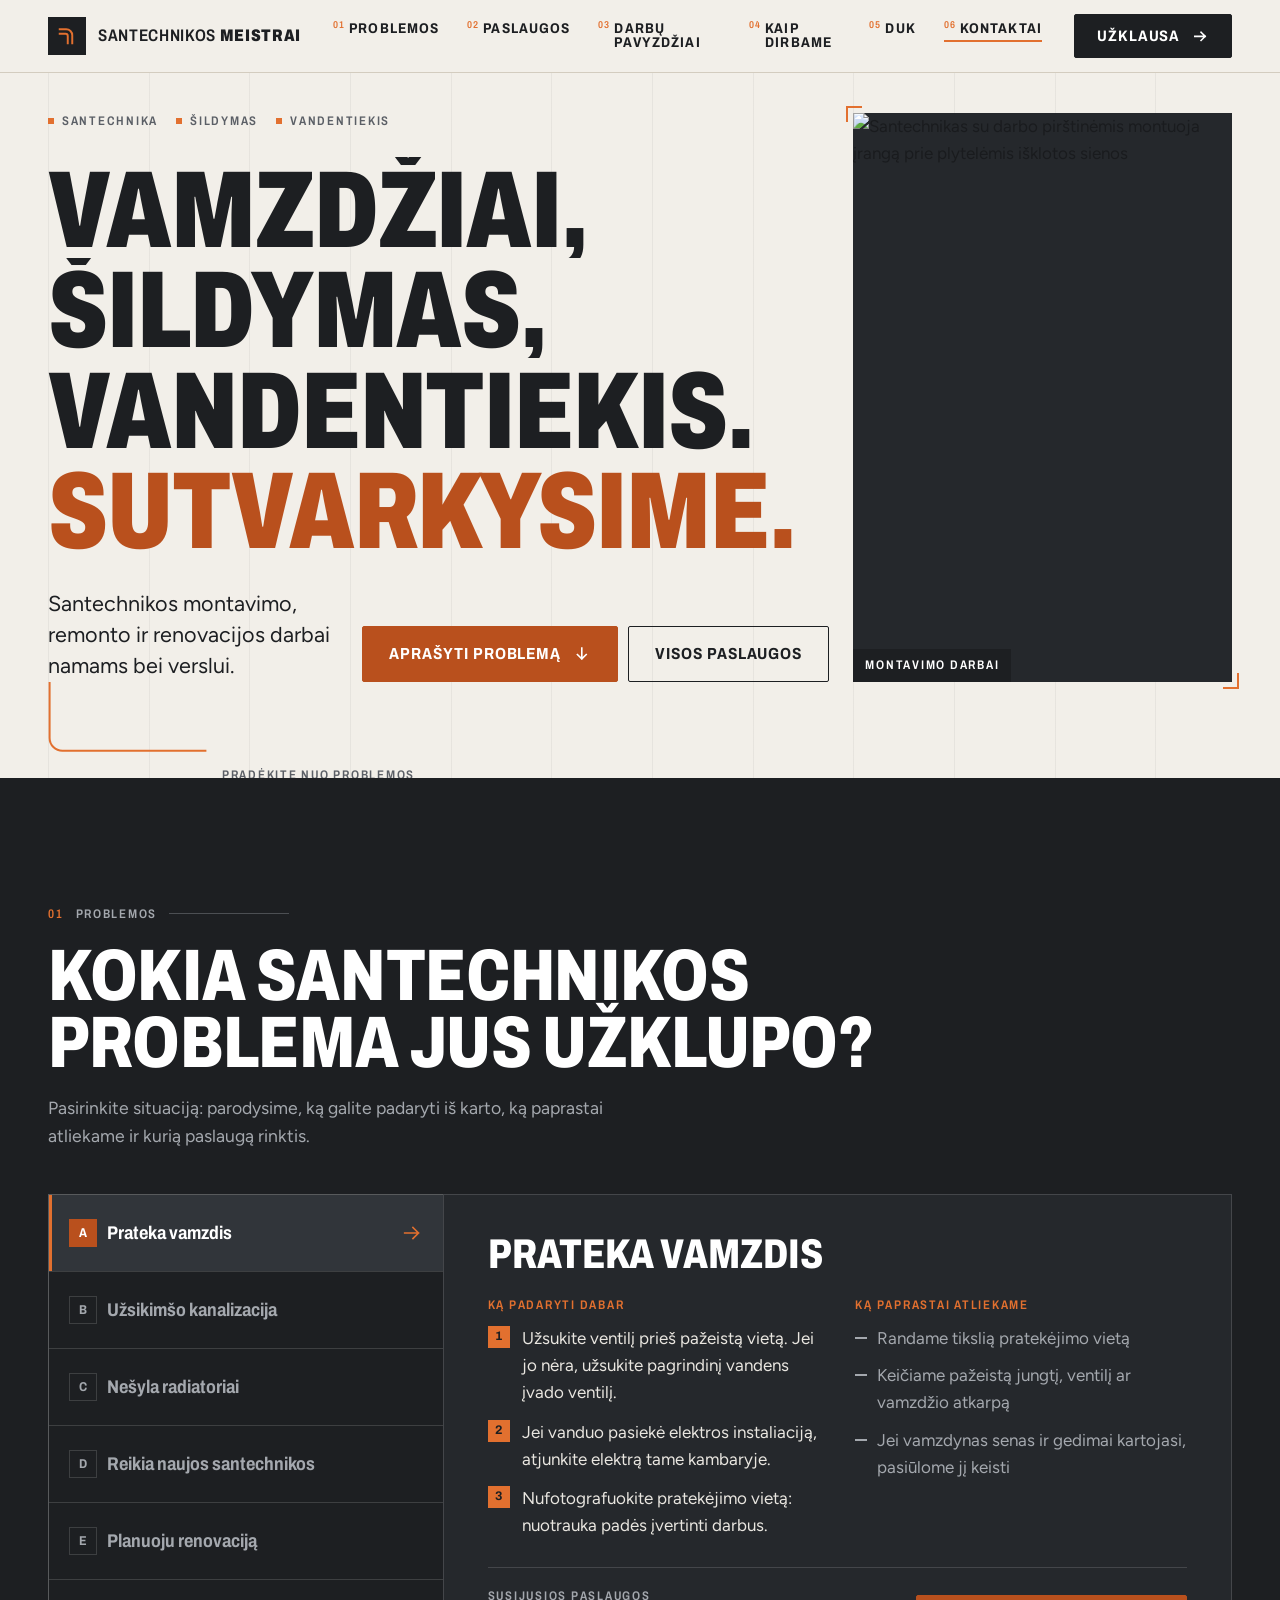
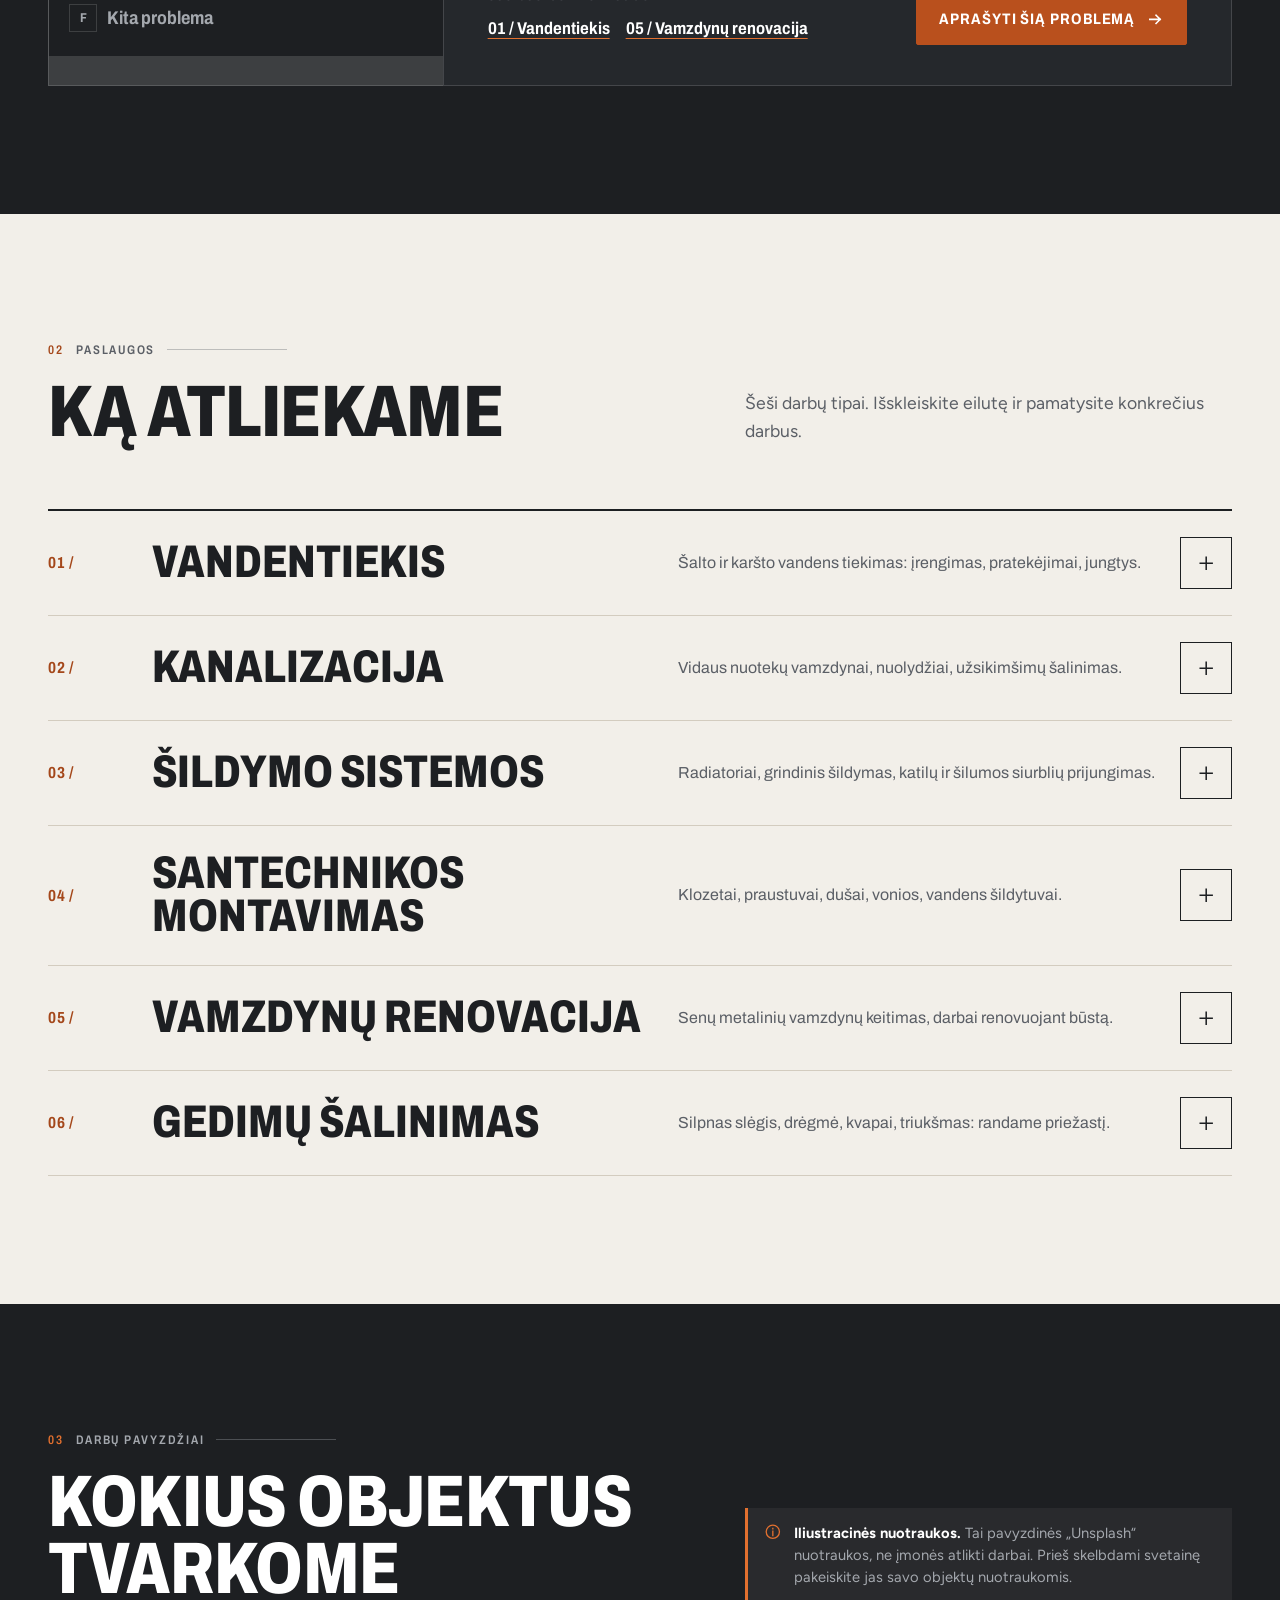
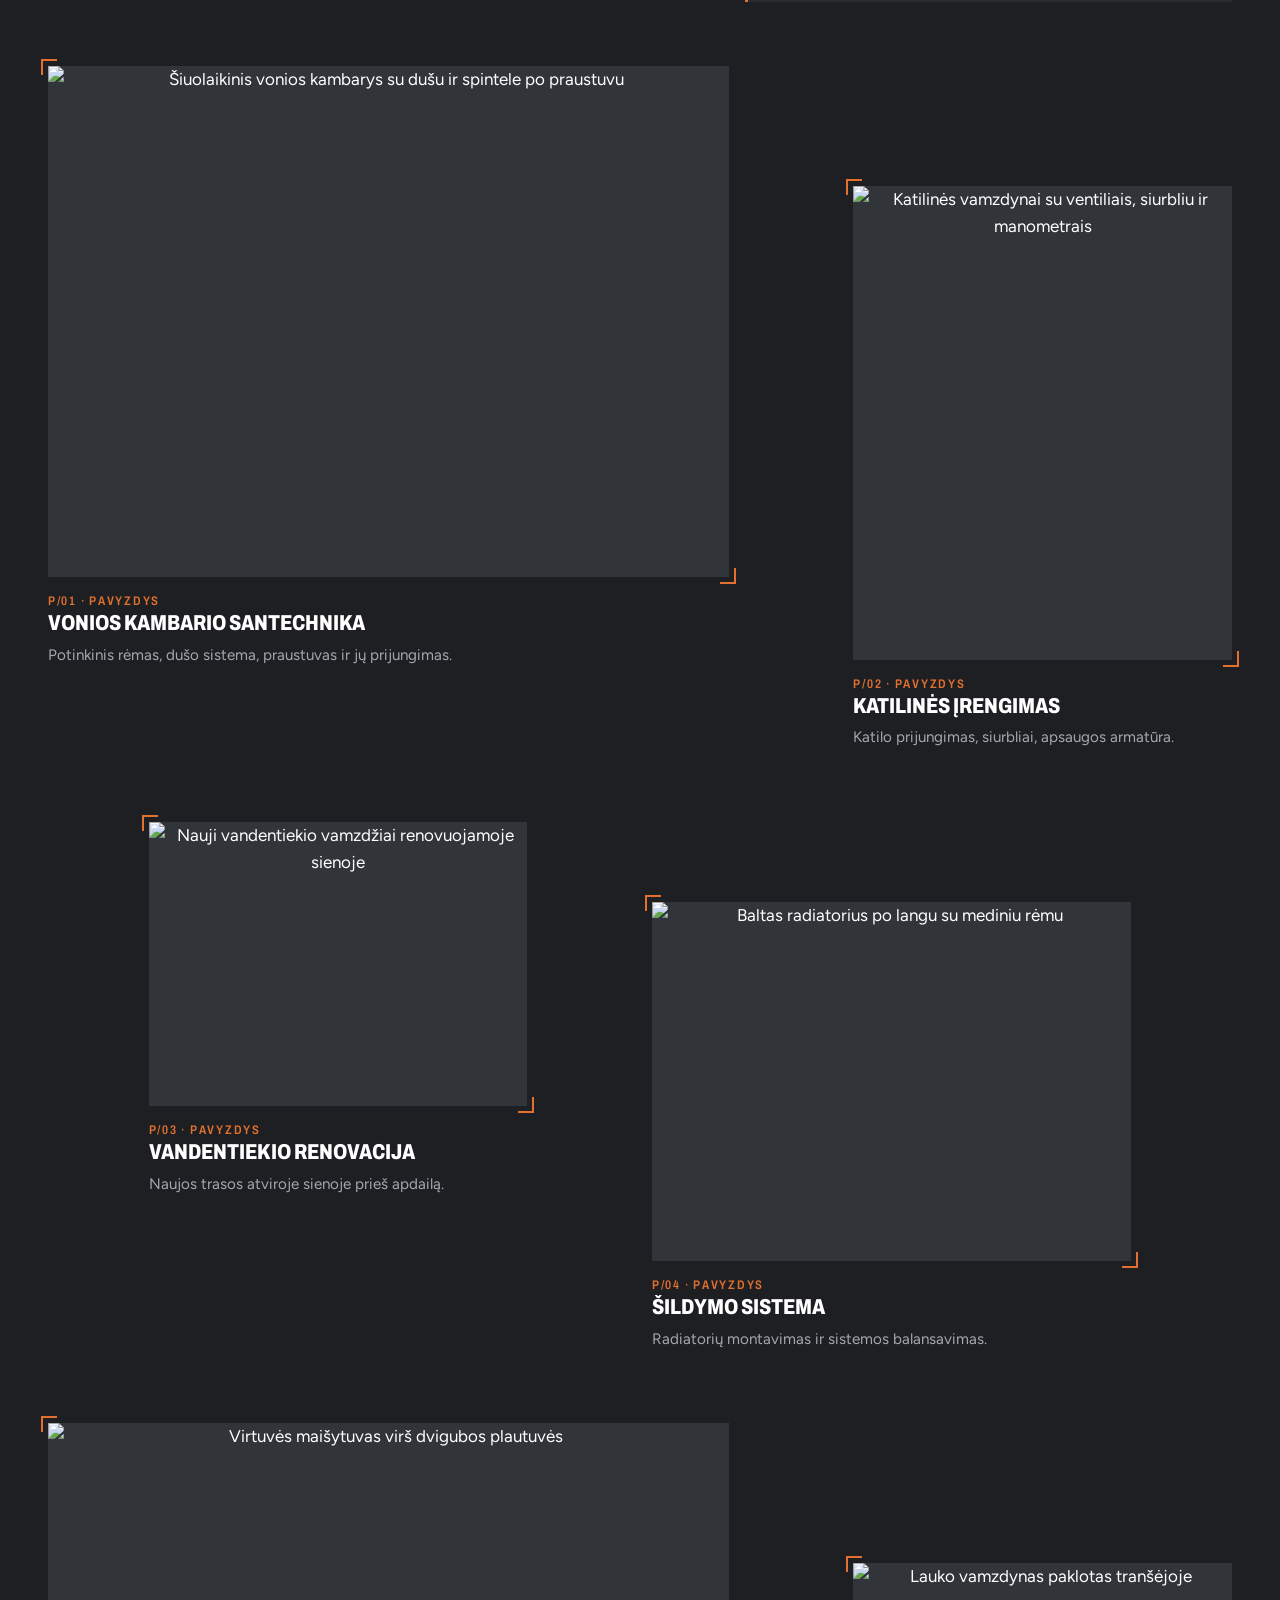
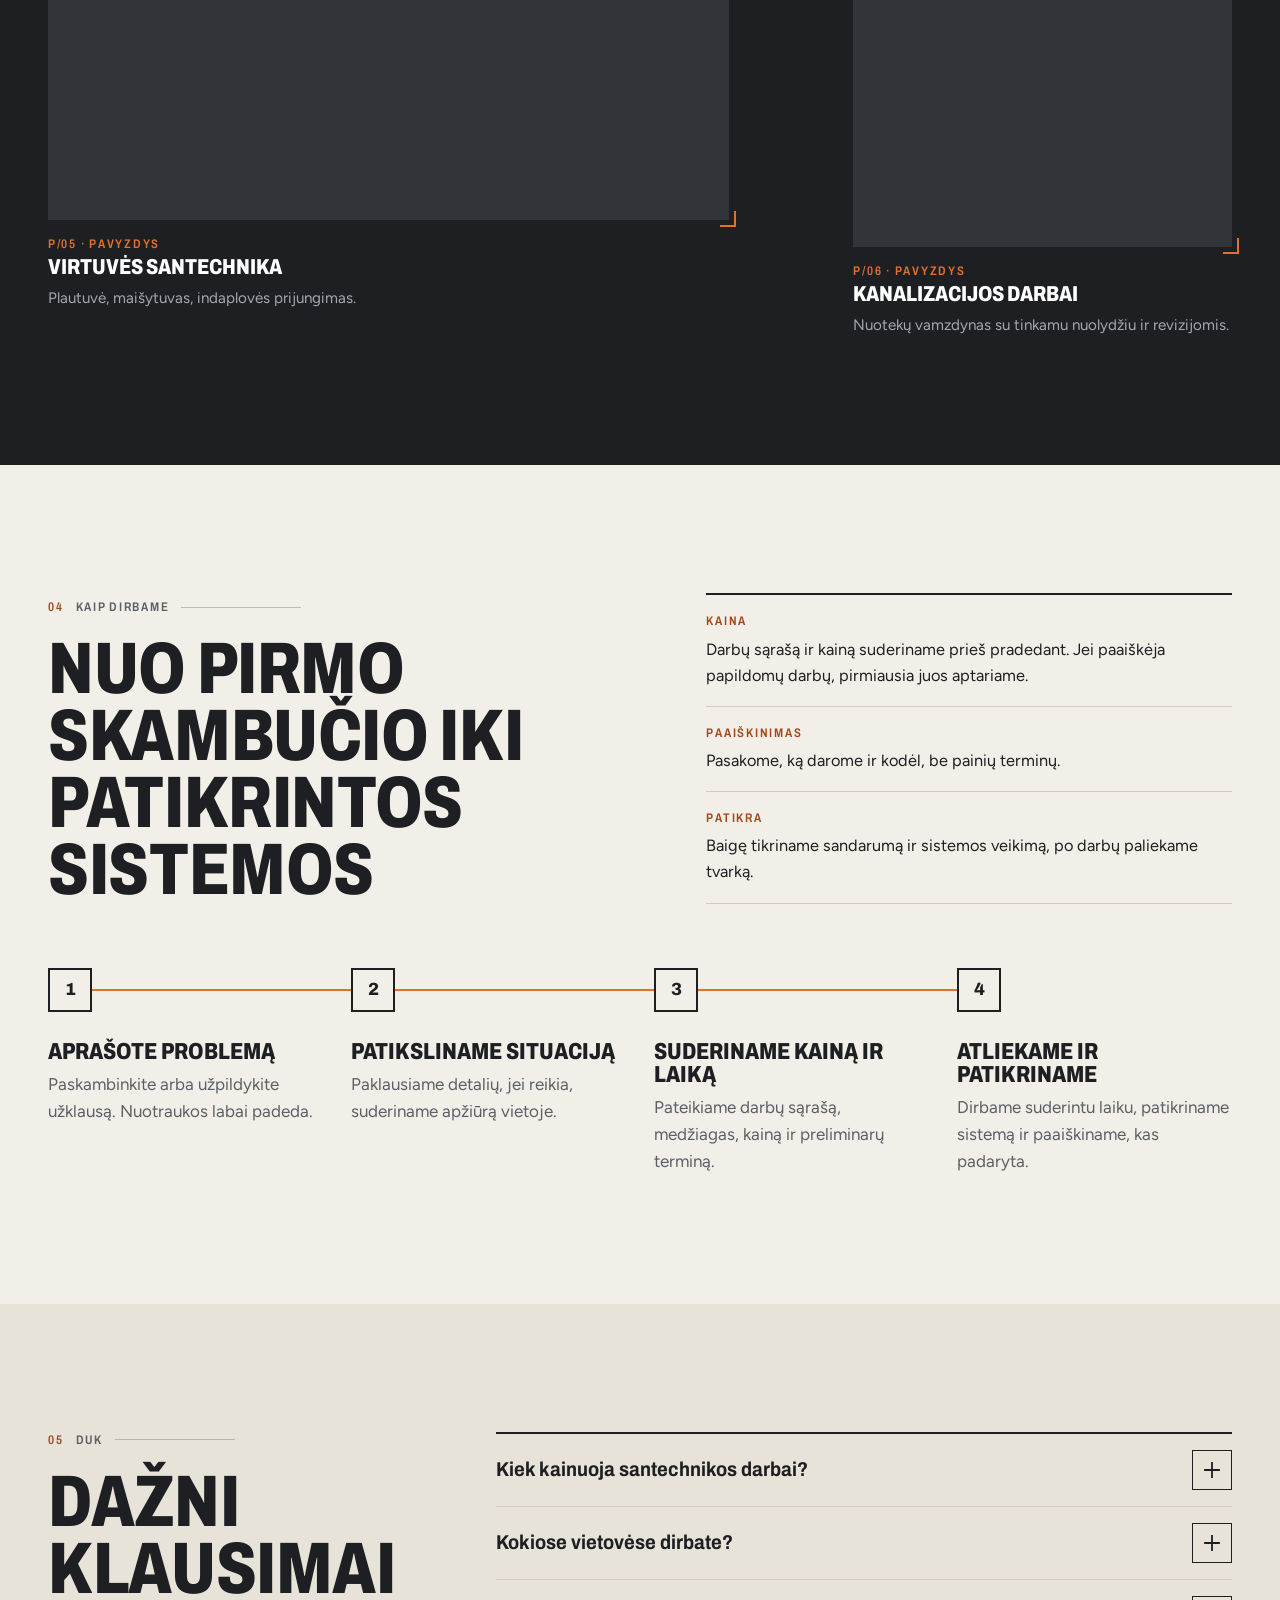
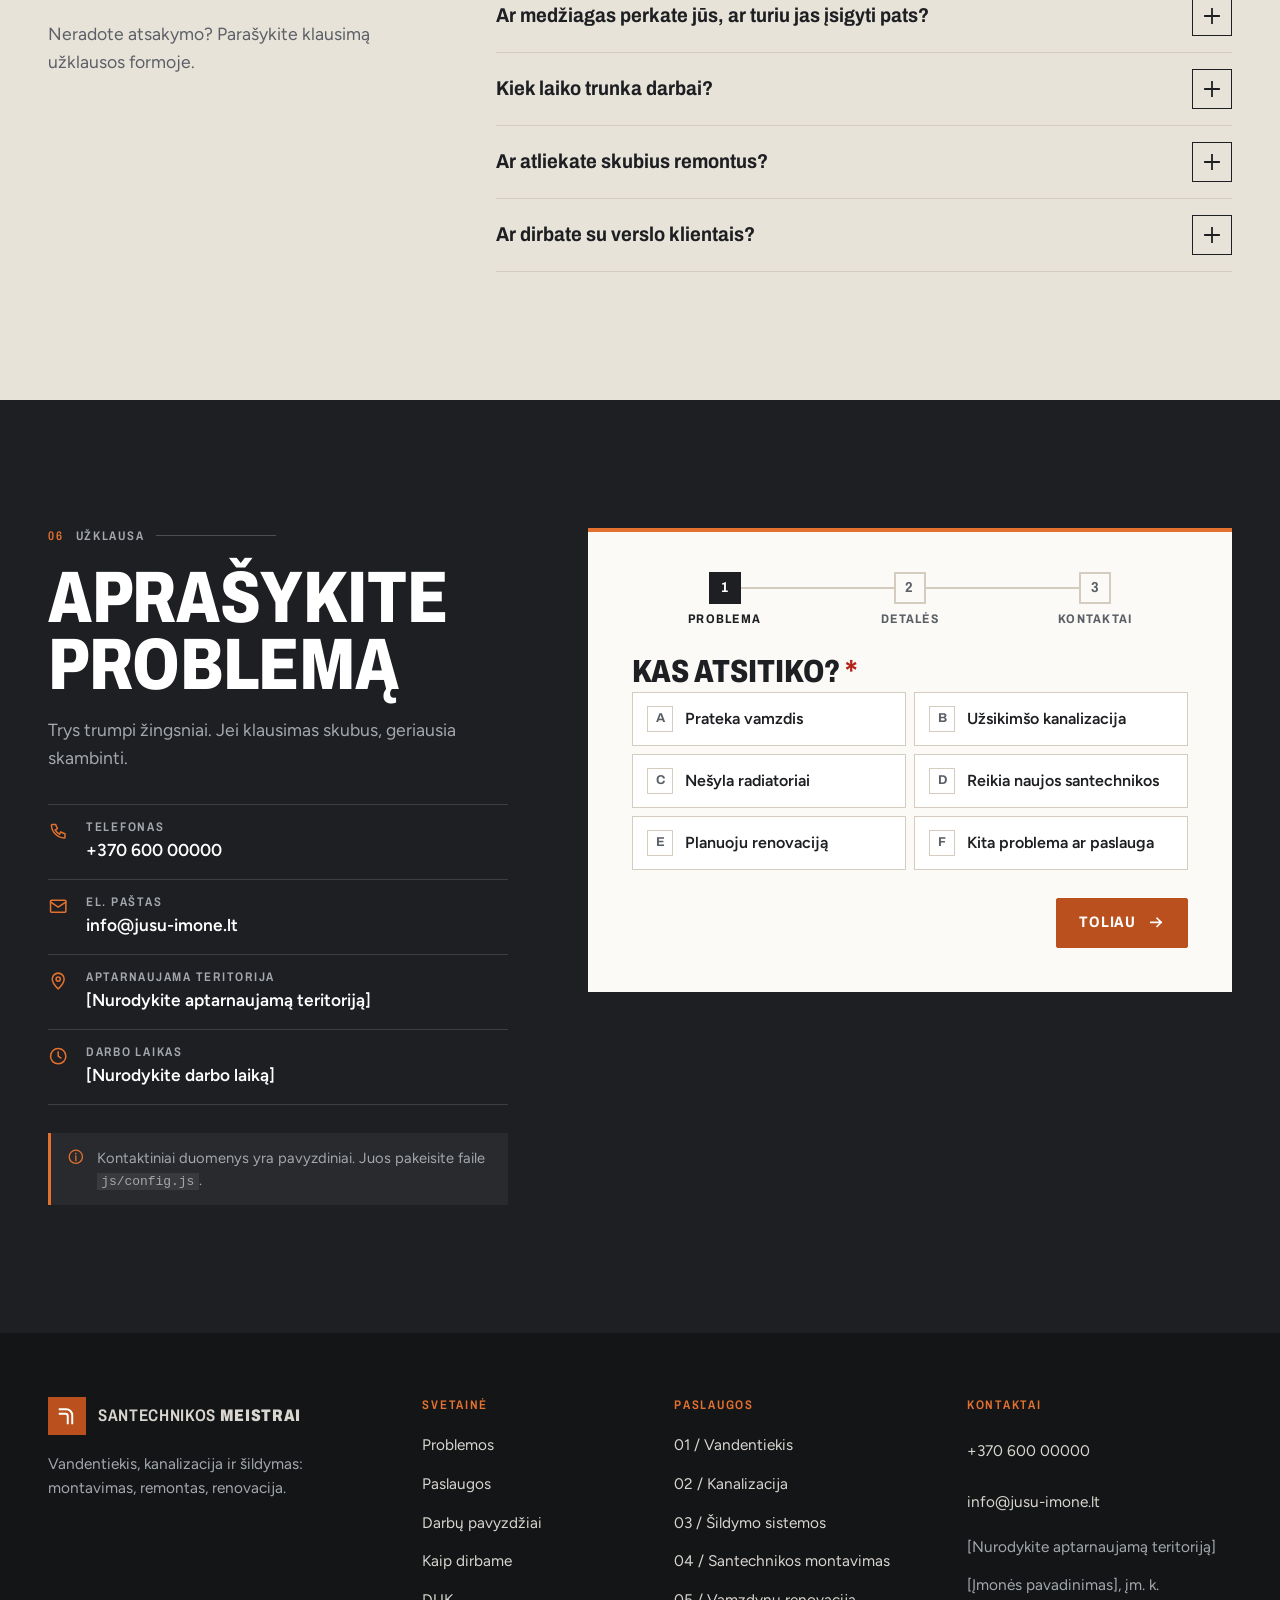
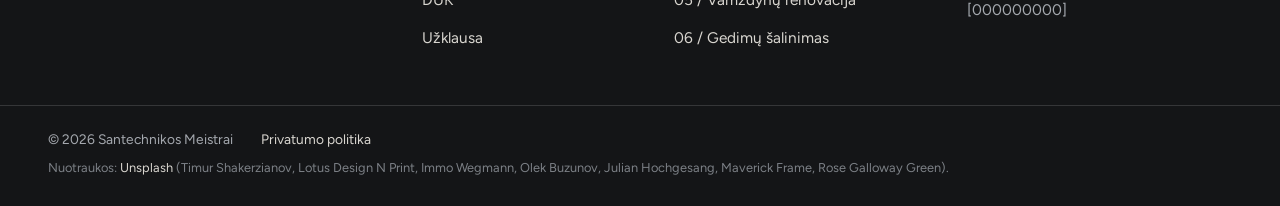
==== commit d2eb4113: "Pertvarkytas dizainas: industrinis stilius, problemų pasirinkimas, 3 žingsnių užklausa - Nauja vizua" ====
--- a/index.html
+++ b/index.html
@@ -5,22 +5,21 @@
   <meta name="viewport" content="width=device-width, initial-scale=1">
   <meta http-equiv="Content-Security-Policy" content="default-src 'self'; script-src 'self'; style-src 'self' 'unsafe-inline'; img-src 'self' https://images.unsplash.com data:; font-src 'self'; connect-src 'self' https://formspree.io; form-action 'self'; base-uri 'self'; object-src 'none'; upgrade-insecure-requests">
   <meta name="referrer" content="strict-origin-when-cross-origin">
-  <title>Santechnikos Meistrai — vandentiekio, kanalizacijos ir šildymo darbai</title>
-  <meta name="description" content="Vandentiekio, kanalizacijos, šildymo sistemų ir santechnikos prietaisų montavimo bei remonto darbai. Aiški komunikacija, suderinta kaina ir tvarkinga darbo eiga.">
-  <meta name="theme-color" content="#0b1320">
+  <title>Santechnikos Meistrai — vamzdžiai, šildymas, vandentiekis</title>
+  <meta name="description" content="Vandentiekio, kanalizacijos ir šildymo sistemų montavimas, remontas ir renovacija namams bei verslui. Pasirinkite problemą ir aprašykite ją per minutę.">
+  <meta name="theme-color" content="#1d1f22">
   <link rel="canonical" href="https://ehodazas.github.io/santechnikos-meistrai/">
 
   <meta property="og:type" content="website">
   <meta property="og:locale" content="lt_LT">
   <meta property="og:site_name" content="Santechnikos Meistrai">
-  <meta property="og:title" content="Santechnikos Meistrai — patikimi santechnikos sprendimai jūsų namams">
-  <meta property="og:description" content="Vandentiekio, kanalizacijos, šildymo sistemų montavimo ir remonto darbai.">
+  <meta property="og:title" content="Vamzdžiai, šildymas, vandentiekis. Sutvarkysime.">
+  <meta property="og:description" content="Santechnikos montavimo, remonto ir renovacijos darbai namams bei verslui.">
   <meta property="og:url" content="https://ehodazas.github.io/santechnikos-meistrai/">
-  <meta property="og:image" content="https://images.unsplash.com/photo-1676210134188-4c05dd172f89?w=1200&h=630&fit=crop&auto=format&q=75">
+  <meta property="og:image" content="https://images.unsplash.com/photo-1676210134050-6f12c6898395?w=1200&h=630&fit=crop&auto=format&q=75">
   <meta name="twitter:card" content="summary_large_image">
 
   <link rel="icon" href="assets/favicon.svg" type="image/svg+xml">
-
   <link rel="preconnect" href="https://images.unsplash.com">
   <link rel="preload" href="assets/fonts/archivo-latin.woff2" as="font" type="font/woff2" crossorigin>
   <link rel="preload" href="assets/fonts/archivo-latin-ext.woff2" as="font" type="font/woff2" crossorigin>
@@ -30,7 +29,6 @@
   <script src="js/config.js" defer></script>
   <script src="js/vendor/gsap.min.js" defer></script>
   <script src="js/vendor/ScrollTrigger.min.js" defer></script>
-  <script src="js/vendor/SplitText.min.js" defer></script>
   <script src="js/main.js" defer></script>
 
   <script type="application/ld+json">
@@ -38,70 +36,56 @@
     "@context": "https://schema.org",
     "@type": "Plumber",
     "name": "Santechnikos Meistrai",
-    "description": "Vandentiekio, kanalizacijos, šildymo sistemų montavimo ir remonto darbai.",
-    "url": "https://ehodazas.github.io/santechnikos-meistrai/",
-    "areaServed": "LT"
+    "description": "Vandentiekio, kanalizacijos ir šildymo sistemų montavimas, remontas ir renovacija.",
+    "url": "https://ehodazas.github.io/santechnikos-meistrai/"
   }
   </script>
 </head>
 <body>
   <a class="skip-link" href="#turinys">Pereiti prie turinio</a>
-  <div class="scroll-progress" aria-hidden="true"></div>
-
-  <svg width="0" height="0" style="position:absolute" aria-hidden="true" focusable="false">
+
+  <svg width="0" height="0" class="sprite" aria-hidden="true" focusable="false">
     <defs>
-      <symbol id="i-tap" viewBox="0 0 24 24"><path d="M4 10h7a3 3 0 0 1 3 3v1"/><path d="M4 7v6"/><path d="M8 7V5h6"/><path d="M11 5V3"/><path d="M14 17.5c0 1.1-.9 2-2 2s-2-.9-2-2c0-1.2 2-3.5 2-3.5s2 2.3 2 3.5z"/><path d="M14 10h6"/></symbol>
-      <symbol id="i-drain" viewBox="0 0 24 24"><path d="M4 4h6v7a3 3 0 0 0 3 3h7"/><path d="M4 8h2"/><path d="M20 10v8"/><path d="M8 18h4"/><path d="M10 16l2 2-2 2"/></symbol>
-      <symbol id="i-heat" viewBox="0 0 24 24"><rect x="3" y="6" width="18" height="12" rx="1.5"/><path d="M7.5 6v12M12 6v12M16.5 6v12"/><path d="M5 18v2M19 18v2"/><path d="M9 3c.6.6.6 1.4 0 2M14 3c.6.6.6 1.4 0 2"/></symbol>
-      <symbol id="i-sink" viewBox="0 0 24 24"><path d="M3 11h18v1a6 6 0 0 1-6 6H9a6 6 0 0 1-6-6v-1z"/><path d="M12 11V5a2 2 0 0 1 4 0"/><path d="M10 18v3h4v-3"/></symbol>
-      <symbol id="i-pipe" viewBox="0 0 24 24"><path d="M3 7h9a5 5 0 0 1 5 5v9"/><path d="M3 11h9a1 1 0 0 1 1 1v9"/><path d="M3 5v8M15 21h4"/><path d="M19 3l2 2-2 2M21 5h-5"/></symbol>
-      <symbol id="i-gauge" viewBox="0 0 24 24"><circle cx="12" cy="13" r="8"/><path d="M12 13l3.5-3.5"/><path d="M8 17h8"/><path d="M12 5V3M9 3h6"/></symbol>
-      <symbol id="i-chat" viewBox="0 0 24 24"><path d="M4 5h16v11H9l-5 4V5z"/><path d="M8 9h8M8 12h5"/></symbol>
-      <symbol id="i-tune" viewBox="0 0 24 24"><path d="M4 6h9M17 6h3M4 12h3M11 12h9M4 18h11M19 18h1"/><circle cx="15" cy="6" r="2"/><circle cx="9" cy="12" r="2"/><circle cx="17" cy="18" r="2"/></symbol>
-      <symbol id="i-list" viewBox="0 0 24 24"><path d="M10 6h10M10 12h10M10 18h10"/><path d="M4 6l1.5 1.5L8 5M4 12l1.5 1.5L8 11M4 18l1.5 1.5L8 17"/></symbol>
-      <symbol id="i-level" viewBox="0 0 24 24"><rect x="2" y="8" width="20" height="8" rx="1.5"/><rect x="9" y="10" width="6" height="4" rx="2"/><path d="M12 10v4"/></symbol>
-      <symbol id="i-phone" viewBox="0 0 24 24"><path d="M5 4h4l2 5-2.5 1.5a11 11 0 0 0 5 5L15 13l5 2v4a1 1 0 0 1-1 1A16 16 0 0 1 4 5a1 1 0 0 1 1-1z"/></symbol>
-      <symbol id="i-mail" viewBox="0 0 24 24"><rect x="3" y="5" width="18" height="14" rx="1.5"/><path d="M3 7l9 6 9-6"/></symbol>
-      <symbol id="i-pin" viewBox="0 0 24 24"><path d="M12 21s-7-6.2-7-11.5A7 7 0 0 1 19 9.5C19 14.8 12 21 12 21z"/><circle cx="12" cy="9.5" r="2.5"/></symbol>
-      <symbol id="i-clock" viewBox="0 0 24 24"><circle cx="12" cy="12" r="9"/><path d="M12 7v5l3 2"/></symbol>
-      <symbol id="i-arrow" viewBox="0 0 24 24"><path d="M5 12h14M13 6l6 6-6 6"/></symbol>
-      <symbol id="i-arrow-up" viewBox="0 0 24 24"><path d="M7 17L17 7M8 7h9v9"/></symbol>
+      <symbol id="i-arrow" viewBox="0 0 24 24"><path d="M4 12h15M13 6l6 6-6 6"/></symbol>
+      <symbol id="i-arrow-down" viewBox="0 0 24 24"><path d="M12 4v15M6 13l6 6 6-6"/></symbol>
       <symbol id="i-plus" viewBox="0 0 24 24"><path d="M12 5v14M5 12h14"/></symbol>
       <symbol id="i-close" viewBox="0 0 24 24"><path d="M6 6l12 12M18 6L6 18"/></symbol>
       <symbol id="i-left" viewBox="0 0 24 24"><path d="M15 5l-7 7 7 7"/></symbol>
       <symbol id="i-right" viewBox="0 0 24 24"><path d="M9 5l7 7-7 7"/></symbol>
       <symbol id="i-check" viewBox="0 0 24 24"><path d="M5 12.5l4.5 4.5L19 7.5"/></symbol>
       <symbol id="i-info" viewBox="0 0 24 24"><circle cx="12" cy="12" r="9"/><path d="M12 11v6M12 7.5v.5"/></symbol>
-      <symbol id="i-elbow" viewBox="0 0 24 24"><path d="M3 8h8a6 6 0 0 1 6 6v7"/><path d="M3 4v8M13 21h8"/></symbol>
+      <symbol id="i-phone" viewBox="0 0 24 24"><path d="M5 4h4l2 5-2.5 1.5a11 11 0 0 0 5 5L15 13l5 2v4a1 1 0 0 1-1 1A16 16 0 0 1 4 5a1 1 0 0 1 1-1z"/></symbol>
+      <symbol id="i-mail" viewBox="0 0 24 24"><rect x="3" y="5" width="18" height="14" rx="1"/><path d="M3 7l9 6 9-6"/></symbol>
+      <symbol id="i-pin" viewBox="0 0 24 24"><path d="M12 21s-7-6.2-7-11.5A7 7 0 0 1 19 9.5C19 14.8 12 21 12 21z"/><circle cx="12" cy="9.5" r="2.5"/></symbol>
+      <symbol id="i-clock" viewBox="0 0 24 24"><circle cx="12" cy="12" r="9"/><path d="M12 7v5l3 2"/></symbol>
+      <symbol id="i-expand" viewBox="0 0 24 24"><path d="M14 4h6v6M10 20H4v-6M20 4l-7 7M4 20l7-7"/></symbol>
     </defs>
   </svg>
 
   <!-- ============ ANTRAŠTĖ ============ -->
-  <header class="site-header" id="virsus">
+  <header class="site-header">
     <div class="container header-inner">
       <a class="logo" href="#pradzia" aria-label="Santechnikos Meistrai — į pradžią">
-        <span class="logo-mark" aria-hidden="true">
-          <svg viewBox="0 0 32 32"><path d="M6 6h9a7 7 0 0 1 7 7v13" /><path d="M6 12h8a2 2 0 0 1 2 2v12" /></svg>
-        </span>
+        <span class="logo-mark" aria-hidden="true"><svg viewBox="0 0 32 32"><path d="M5 7h10a8 8 0 0 1 8 8v12"/><path d="M5 13h9a3 3 0 0 1 3 3v11"/></svg></span>
         <span class="logo-text">Santechnikos <strong>Meistrai</strong></span>
       </a>
 
       <nav class="main-nav" id="pagrindinis-meniu" aria-label="Pagrindinė navigacija">
         <ul class="nav-list">
-          <li><a href="#pradzia"><span class="nav-idx" aria-hidden="true">01</span>Pradžia</a></li>
+          <li><a href="#problema"><span class="nav-idx" aria-hidden="true">01</span>Problemos</a></li>
           <li><a href="#paslaugos"><span class="nav-idx" aria-hidden="true">02</span>Paslaugos</a></li>
-          <li><a href="#apie-mus"><span class="nav-idx" aria-hidden="true">03</span>Apie mus</a></li>
-          <li><a href="#atlikti-darbai"><span class="nav-idx" aria-hidden="true">04</span>Atlikti darbai</a></li>
+          <li><a href="#darbai"><span class="nav-idx" aria-hidden="true">03</span>Darbų pavyzdžiai</a></li>
+          <li><a href="#kaip-dirbame"><span class="nav-idx" aria-hidden="true">04</span>Kaip dirbame</a></li>
           <li><a href="#duk"><span class="nav-idx" aria-hidden="true">05</span>DUK</a></li>
           <li><a href="#kontaktai"><span class="nav-idx" aria-hidden="true">06</span>Kontaktai</a></li>
         </ul>
         <div class="nav-mobile-foot">
-          <a class="btn btn-blue btn-lg" href="#kontaktai"><span class="btn-roll"><span>Gauti pasiūlymą</span></span></a>
+          <a class="btn btn-accent btn-block" href="#kontaktai">Aprašyti problemą <svg class="icon" aria-hidden="true"><use href="#i-arrow"/></svg></a>
           <p class="nav-mobile-contact"><a data-config-link="phone" data-config="phone" href="tel:+37060000000">+370 600 00000</a><a data-config-link="email" data-config="email" href="mailto:info@jusu-imone.lt">info@jusu-imone.lt</a></p>
         </div>
       </nav>
 
-      <a class="btn btn-ink header-cta" href="#kontaktai"><span class="btn-roll"><span>Gauti pasiūlymą</span></span><span class="btn-dot" aria-hidden="true"><svg class="icon"><use href="#i-arrow-up"/></svg></span></a>
+      <a class="btn btn-dark header-cta" href="#kontaktai">Užklausa <svg class="icon" aria-hidden="true"><use href="#i-arrow"/></svg></a>
 
       <button class="menu-toggle" type="button" aria-expanded="false" aria-controls="pagrindinis-meniu">
         <span class="menu-toggle-label" aria-hidden="true">Meniu</span>
@@ -115,389 +99,421 @@
 
     <!-- ============ HERO ============ -->
     <section class="hero" id="pradzia" aria-labelledby="hero-title">
-      <div class="hero-grid">
-        <div class="hero-copy">
-          <p class="hero-kicker" data-hero-item><span class="pulse" aria-hidden="true"></span>Santechnika ir šildymas namams</p>
+      <div class="container hero-grid">
+        <p class="hero-meta label" data-hero-item><span>Santechnika</span><span>Šildymas</span><span>Vandentiekis</span></p>
+
+        <div class="hero-text">
           <h1 id="hero-title" class="hero-title">
-            <span class="hl hl-q"><span>Prateka vamzdis?</span></span>
-            <span class="hl hl-q"><span>Reikia naujos šildymo sistemos?</span></span>
-            <span class="hl hl-a"><span class="hl-a-word">Padėsime<span class="hl-dot">.</span><svg class="hero-pipe" viewBox="0 0 400 30" preserveAspectRatio="none" aria-hidden="true" focusable="false"><path d="M3 14 H360 a12 12 0 0 0 12 -11" pathLength="1"/></svg></span></span>
+            <span class="hl"><span>Vamzdžiai,</span></span>
+            <span class="hl"><span>šildymas,</span></span>
+            <span class="hl"><span>vandentiekis.</span></span>
+            <span class="hl hl-accent"><span>Sutvarkysime.</span></span>
           </h1>
-          <div class="hero-bottom" data-hero-item>
-            <p class="hero-lead">Vandentiekio, kanalizacijos ir šildymo sistemų montavimo bei remonto paslaugos.</p>
-            <div class="hero-actions">
-              <a class="btn btn-blue btn-lg btn-magnetic" href="#kontaktai"><span class="btn-roll"><span>Gauti pasiūlymą</span></span><span class="btn-dot" aria-hidden="true"><svg class="icon"><use href="#i-arrow-up"/></svg></span></a>
-              <a class="btn btn-outline btn-lg" href="#paslaugos"><span class="btn-roll"><span>Peržiūrėti paslaugas</span></span></a>
-            </div>
-          </div>
-        </div>
-
-        <div class="hero-visual">
-          <div class="hero-photo" data-hero-photo>
-            <img
-              src="https://images.unsplash.com/photo-1676210134188-4c05dd172f89?w=1200&h=1400&fit=crop&auto=format&q=75"
-              srcset="https://images.unsplash.com/photo-1676210134188-4c05dd172f89?w=700&h=520&fit=crop&auto=format&q=72 700w,
-                      https://images.unsplash.com/photo-1676210134188-4c05dd172f89?w=1000&h=1200&fit=crop&auto=format&q=75 1000w,
-                      https://images.unsplash.com/photo-1676210134188-4c05dd172f89?w=1400&h=1600&fit=crop&auto=format&q=72 1400w"
-              sizes="(min-width: 1024px) 46vw, 100vw" width="1200" height="1400"
-              alt="Santechnikas tvarko vamzdžių jungtį po kriaukle"
-              fetchpriority="high">
-          </div>
-          <aside class="hero-tip" aria-labelledby="hero-tip-title" data-hero-tip>
-            <p class="hero-tip-title" id="hero-tip-title">Prateka dabar?</p>
-            <p>Užsukite pagrindinį vandens ventilį, o jei vanduo pasiekė elektros instaliaciją, atjunkite elektrą. Tada skambinkite.</p>
-            <a class="hero-tip-phone" data-config-link="phone" href="tel:+37060000000"><svg class="icon" aria-hidden="true"><use href="#i-phone"/></svg><span data-config="phone">+370 600 00000</span></a>
-          </aside>
-        </div>
+        </div>
+
+        <figure class="hero-photo frame" data-hero-photo>
+          <img
+            src="https://images.unsplash.com/photo-1676210134050-6f12c6898395?w=1000&h=1250&fit=crop&auto=format&q=75"
+            srcset="https://images.unsplash.com/photo-1676210134050-6f12c6898395?w=640&h=520&fit=crop&auto=format&q=72 640w,
+                    https://images.unsplash.com/photo-1676210134050-6f12c6898395?w=1000&h=1250&fit=crop&auto=format&q=75 1000w,
+                    https://images.unsplash.com/photo-1676210134050-6f12c6898395?w=1400&h=1750&fit=crop&auto=format&q=72 1400w"
+            sizes="(min-width: 1024px) 34vw, 100vw" width="1000" height="1250"
+            alt="Santechnikas su darbo pirštinėmis montuoja įrangą prie plytelėmis išklotos sienos"
+            fetchpriority="high">
+          <figcaption class="frame-tag label">Montavimo darbai</figcaption>
+        </figure>
+
+        <div class="hero-side" data-hero-item>
+          <p class="hero-lead">Santechnikos montavimo, remonto ir renovacijos darbai namams bei verslui.</p>
+          <div class="hero-actions">
+            <a class="btn btn-accent btn-lg" href="#problema">Aprašyti problemą <svg class="icon" aria-hidden="true"><use href="#i-arrow-down"/></svg></a>
+            <a class="btn btn-line btn-lg" href="#paslaugos">Visos paslaugos</a>
+          </div>
+        </div>
+      </div>
+
+      <!-- Vamzdžio linija veda į problemų pasirinkimą -->
+      <div class="container hero-link" aria-hidden="true">
+        <svg class="hero-pipe" viewBox="0 0 200 120" preserveAspectRatio="none"><path d="M2 0 V70 a16 16 0 0 0 16 16 H198" pathLength="1"/></svg>
+        <span class="label">Pradėkite nuo problemos</span>
       </div>
     </section>
 
-    <!-- ============ JUOSTA ============ -->
-    <div class="ticker" aria-hidden="true">
-      <div class="ticker-track" data-ticker>
-        <div class="ticker-group">
-          <span>Vandentiekis</span><svg class="icon"><use href="#i-elbow"/></svg>
-          <span class="is-outline">Kanalizacija</span><svg class="icon"><use href="#i-elbow"/></svg>
-          <span>Šildymo sistemos</span><svg class="icon"><use href="#i-elbow"/></svg>
-          <span class="is-outline">Prietaisų montavimas</span><svg class="icon"><use href="#i-elbow"/></svg>
-          <span>Vamzdynų keitimas</span><svg class="icon"><use href="#i-elbow"/></svg>
-          <span class="is-outline">Gedimų šalinimas</span><svg class="icon"><use href="#i-elbow"/></svg>
-        </div>
-        <div class="ticker-group">
-          <span>Vandentiekis</span><svg class="icon"><use href="#i-elbow"/></svg>
-          <span class="is-outline">Kanalizacija</span><svg class="icon"><use href="#i-elbow"/></svg>
-          <span>Šildymo sistemos</span><svg class="icon"><use href="#i-elbow"/></svg>
-          <span class="is-outline">Prietaisų montavimas</span><svg class="icon"><use href="#i-elbow"/></svg>
-          <span>Vamzdynų keitimas</span><svg class="icon"><use href="#i-elbow"/></svg>
-          <span class="is-outline">Gedimų šalinimas</span><svg class="icon"><use href="#i-elbow"/></svg>
-        </div>
-      </div>
-    </div>
-
-    <!-- ============ PASLAUGOS (vienas sąrašas) ============ -->
+    <!-- ============ PROBLEMŲ PASIRINKIMAS ============ -->
+    <section class="section problems" id="problema" aria-labelledby="problema-title">
+      <div class="container">
+        <div class="sec-head">
+          <p class="sec-index label"><span>01</span>Problemos</p>
+          <h2 id="problema-title" class="sec-title">Kokia santechnikos problema jus užklupo?</h2>
+          <p class="sec-intro">Pasirinkite situaciją: parodysime, ką galite padaryti iš karto, ką paprastai atliekame ir kurią paslaugą rinktis.</p>
+        </div>
+
+        <div class="prob-grid" data-problems>
+          <div class="prob-list" role="tablist" aria-label="Santechnikos problemos" aria-orientation="vertical">
+            <button class="prob-tab" role="tab" id="pt-pratekejimas" aria-controls="pp-pratekejimas" aria-selected="true" data-problem-key="pratekejimas"><span class="prob-n">A</span><span class="prob-name">Prateka vamzdis</span><svg class="icon" aria-hidden="true"><use href="#i-arrow"/></svg></button>
+            <button class="prob-tab" role="tab" id="pt-uzsikimsimas" aria-controls="pp-uzsikimsimas" aria-selected="false" tabindex="-1" data-problem-key="uzsikimsimas"><span class="prob-n">B</span><span class="prob-name">Užsikimšo kanalizacija</span><svg class="icon" aria-hidden="true"><use href="#i-arrow"/></svg></button>
+            <button class="prob-tab" role="tab" id="pt-radiatoriai" aria-controls="pp-radiatoriai" aria-selected="false" tabindex="-1" data-problem-key="radiatoriai"><span class="prob-n">C</span><span class="prob-name">Nešyla radiatoriai</span><svg class="icon" aria-hidden="true"><use href="#i-arrow"/></svg></button>
+            <button class="prob-tab" role="tab" id="pt-nauja" aria-controls="pp-nauja" aria-selected="false" tabindex="-1" data-problem-key="nauja"><span class="prob-n">D</span><span class="prob-name">Reikia naujos santechnikos</span><svg class="icon" aria-hidden="true"><use href="#i-arrow"/></svg></button>
+            <button class="prob-tab" role="tab" id="pt-renovacija" aria-controls="pp-renovacija" aria-selected="false" tabindex="-1" data-problem-key="renovacija"><span class="prob-n">E</span><span class="prob-name">Planuoju renovaciją</span><svg class="icon" aria-hidden="true"><use href="#i-arrow"/></svg></button>
+            <button class="prob-tab" role="tab" id="pt-kita" aria-controls="pp-kita" aria-selected="false" tabindex="-1" data-problem-key="kita"><span class="prob-n">F</span><span class="prob-name">Kita problema</span><svg class="icon" aria-hidden="true"><use href="#i-arrow"/></svg></button>
+          </div>
+
+          <div class="prob-panels">
+            <article class="prob-panel" id="pp-pratekejimas" role="tabpanel" aria-labelledby="pt-pratekejimas" tabindex="0">
+              <h3 class="prob-title">Prateka vamzdis</h3>
+              <div class="prob-cols">
+                <div>
+                  <p class="prob-sub label">Ką padaryti dabar</p>
+                  <ol class="prob-steps">
+                    <li>Užsukite ventilį prieš pažeistą vietą. Jei jo nėra, užsukite pagrindinį vandens įvado ventilį.</li>
+                    <li>Jei vanduo pasiekė elektros instaliaciją, atjunkite elektrą tame kambaryje.</li>
+                    <li>Nufotografuokite pratekėjimo vietą: nuotrauka padės įvertinti darbus.</li>
+                  </ol>
+                </div>
+                <div>
+                  <p class="prob-sub label">Ką paprastai atliekame</p>
+                  <ul class="prob-work">
+                    <li>Randame tikslią pratekėjimo vietą</li>
+                    <li>Keičiame pažeistą jungtį, ventilį ar vamzdžio atkarpą</li>
+                    <li>Jei vamzdynas senas ir gedimai kartojasi, pasiūlome jį keisti</li>
+                  </ul>
+                </div>
+              </div>
+              <div class="prob-foot">
+                <p class="prob-related"><span class="label">Susijusios paslaugos</span><a href="#paslauga-vandentiekis">01 / Vandentiekis</a><a href="#paslauga-vamzdynai">05 / Vamzdynų renovacija</a></p>
+                <a class="btn btn-accent" href="#kontaktai" data-problem="pratekejimas">Aprašyti šią problemą <svg class="icon" aria-hidden="true"><use href="#i-arrow"/></svg></a>
+              </div>
+            </article>
+
+            <article class="prob-panel" id="pp-uzsikimsimas" role="tabpanel" aria-labelledby="pt-uzsikimsimas" tabindex="0" hidden>
+              <h3 class="prob-title">Užsikimšo kanalizacija</h3>
+              <div class="prob-cols">
+                <div>
+                  <p class="prob-sub label">Ką padaryti dabar</p>
+                  <ol class="prob-steps">
+                    <li>Nebenaudokite vandens prietaise, kuris užsikimšo, kad vanduo neišsilietų.</li>
+                    <li>Atkreipkite dėmesį, ar užsikimšo vienas prietaisas, ar keli. Tai padeda rasti, kur yra kliūtis.</li>
+                    <li>Jei vanduo stovi, nepilkite cheminių valiklių: jie gali pažeisti vamzdžius ir apsunkinti valymą.</li>
+                  </ol>
+                </div>
+                <div>
+                  <p class="prob-sub label">Ką paprastai atliekame</p>
+                  <ul class="prob-work">
+                    <li>Išvalome užsikimšusią atkarpą</li>
+                    <li>Ieškome priežasties: nuolydžio, nuosėdų, netinkamų jungčių</li>
+                    <li>Pertvarkome atkarpas, kurios užsikemša pakartotinai</li>
+                  </ul>
+                </div>
+              </div>
+              <div class="prob-foot">
+                <p class="prob-related"><span class="label">Susijusios paslaugos</span><a href="#paslauga-kanalizacija">02 / Kanalizacija</a><a href="#paslauga-diagnostika">06 / Gedimų šalinimas</a></p>
+                <a class="btn btn-accent" href="#kontaktai" data-problem="uzsikimsimas">Aprašyti šią problemą <svg class="icon" aria-hidden="true"><use href="#i-arrow"/></svg></a>
+              </div>
+            </article>
+
+            <article class="prob-panel" id="pp-radiatoriai" role="tabpanel" aria-labelledby="pt-radiatoriai" tabindex="0" hidden>
+              <h3 class="prob-title">Nešyla radiatoriai</h3>
+              <div class="prob-cols">
+                <div>
+                  <p class="prob-sub label">Ką patikrinti patiems</p>
+                  <ol class="prob-steps">
+                    <li>Ar atsukti radiatoriaus ventiliai ir termostatinė galvutė.</li>
+                    <li>Kokį slėgį rodo katilo ar sistemos manometras. Leistinos ribos nurodytos įrangos instrukcijoje.</li>
+                    <li>Kurie radiatoriai šalti: visi, keli ar tik viršutinė dalis. Užsirašykite.</li>
+                  </ol>
+                </div>
+                <div>
+                  <p class="prob-sub label">Ką paprastai atliekame</p>
+                  <ul class="prob-work">
+                    <li>Išleidžiame orą ir patikriname cirkuliaciją</li>
+                    <li>Subalansuojame sistemą, kad šiltų visi radiatoriai</li>
+                    <li>Praplauname sistemą ir keičiame netinkamai veikiančius vožtuvus</li>
+                  </ul>
+                </div>
+              </div>
+              <div class="prob-foot">
+                <p class="prob-related"><span class="label">Susijusios paslaugos</span><a href="#paslauga-sildymas">03 / Šildymo sistemos</a><a href="#paslauga-diagnostika">06 / Gedimų šalinimas</a></p>
+                <a class="btn btn-accent" href="#kontaktai" data-problem="radiatoriai">Aprašyti šią problemą <svg class="icon" aria-hidden="true"><use href="#i-arrow"/></svg></a>
+              </div>
+            </article>
+
+            <article class="prob-panel" id="pp-nauja" role="tabpanel" aria-labelledby="pt-nauja" tabindex="0" hidden>
+              <h3 class="prob-title">Reikia naujos santechnikos</h3>
+              <div class="prob-cols">
+                <div>
+                  <p class="prob-sub label">Ką paruošti iš anksto</p>
+                  <ol class="prob-steps">
+                    <li>Surašykite, ką reikia sumontuoti: klozetą, praustuvą, dušą, vandens šildytuvą ar kt.</li>
+                    <li>Pažymėkite, ar prietaisai jau nupirkti. Jei dar ne, pasitarkite prieš pirkdami.</li>
+                    <li>Nufotografuokite vietą, kur bus montuojama, ir esamus vamzdžių išvadus.</li>
+                  </ol>
+                </div>
+                <div>
+                  <p class="prob-sub label">Ką paprastai atliekame</p>
+                  <ul class="prob-work">
+                    <li>Montuojame klozetus, potinkinius rėmus, praustuvus, dušus ir vonias</li>
+                    <li>Montuojame vandens šildytuvus ir prijungiame buitinę techniką</li>
+                    <li>Jei reikia, perkeliame vandentiekio ir kanalizacijos išvadus</li>
+                  </ul>
+                </div>
+              </div>
+              <div class="prob-foot">
+                <p class="prob-related"><span class="label">Susijusios paslaugos</span><a href="#paslauga-prietaisai">04 / Santechnikos montavimas</a></p>
+                <a class="btn btn-accent" href="#kontaktai" data-problem="nauja">Aprašyti šią problemą <svg class="icon" aria-hidden="true"><use href="#i-arrow"/></svg></a>
+              </div>
+            </article>
+
+            <article class="prob-panel" id="pp-renovacija" role="tabpanel" aria-labelledby="pt-renovacija" tabindex="0" hidden>
+              <h3 class="prob-title">Planuoju renovaciją</h3>
+              <div class="prob-cols">
+                <div>
+                  <p class="prob-sub label">Ką verta žinoti</p>
+                  <ol class="prob-steps">
+                    <li>Santechniką verta kviesti prieš apdailos darbus, kol sienos ir grindys dar atviros.</li>
+                    <li>Turėkite planą su prietaisų vietomis, net jei jis pieštas ranka.</li>
+                    <li>Daugiabutyje darbus stovuose reikia suderinti su bendrija ar administratoriumi.</li>
+                  </ol>
+                </div>
+                <div>
+                  <p class="prob-sub label">Ką paprastai atliekame</p>
+                  <ul class="prob-work">
+                    <li>Keičiame senus vandentiekio ir kanalizacijos vamzdynus</li>
+                    <li>Įrengiame naujas trasas pagal planą</li>
+                    <li>Pertvarkome šildymą: radiatorius, grindinį šildymą, kolektorius</li>
+                  </ul>
+                </div>
+              </div>
+              <div class="prob-foot">
+                <p class="prob-related"><span class="label">Susijusios paslaugos</span><a href="#paslauga-vamzdynai">05 / Vamzdynų renovacija</a><a href="#paslauga-vandentiekis">01 / Vandentiekis</a></p>
+                <a class="btn btn-accent" href="#kontaktai" data-problem="renovacija">Aprašyti šią problemą <svg class="icon" aria-hidden="true"><use href="#i-arrow"/></svg></a>
+              </div>
+            </article>
+
+            <article class="prob-panel" id="pp-kita" role="tabpanel" aria-labelledby="pt-kita" tabindex="0" hidden>
+              <h3 class="prob-title">Kita problema</h3>
+              <div class="prob-cols">
+                <div>
+                  <p class="prob-sub label">Ką aprašyti</p>
+                  <ol class="prob-steps">
+                    <li>Ką pastebėjote: drėgmę, kvapą, triukšmą vamzdžiuose ar silpną vandens slėgį.</li>
+                    <li>Nuo kada tai vyksta ir ar problema nuolatinė, ar pasikartojanti.</li>
+                    <li>Kurioje vietoje: virtuvėje, vonioje, katilinėje, rūsyje.</li>
+                  </ol>
+                </div>
+                <div>
+                  <p class="prob-sub label">Ką paprastai atliekame</p>
+                  <ul class="prob-work">
+                    <li>Nustatome priežastį ir ją paaiškiname</li>
+                    <li>Pasiūlome sprendimą ir suderiname jo kainą</li>
+                    <li>Remontuojame tik jums pritarus</li>
+                  </ul>
+                </div>
+              </div>
+              <div class="prob-foot">
+                <p class="prob-related"><span class="label">Susijusios paslaugos</span><a href="#paslauga-diagnostika">06 / Gedimų šalinimas</a></p>
+                <a class="btn btn-accent" href="#kontaktai" data-problem="kita">Aprašyti šią problemą <svg class="icon" aria-hidden="true"><use href="#i-arrow"/></svg></a>
+              </div>
+            </article>
+          </div>
+        </div>
+      </div>
+    </section>
+
+    <!-- ============ PASLAUGOS ============ -->
     <section class="section services" id="paslaugos" aria-labelledby="paslaugos-title">
       <div class="container">
-        <div class="section-head">
+        <div class="sec-head sec-head--split">
           <div>
-            <p class="eyebrow">Paslaugos</p>
-            <h2 id="paslaugos-title" class="section-title" data-split>Ką galime padaryti jūsų namuose</h2>
-          </div>
-          <p class="section-intro">Išskleiskite paslaugą ir pamatysite, kokie darbai į ją įeina. Jei nežinote, kuri sritis tinka, užklausos formoje rinkitės „Kita“.</p>
-        </div>
-
-        <div class="svc-layout">
-          <div class="svc-visual" aria-hidden="true">
-            <div class="svc-frame">
-              <img class="svc-img is-active" src="https://images.unsplash.com/photo-1676210133055-eab6ef033ce3?w=900&h=1100&fit=crop&auto=format&q=70" width="900" height="1100" loading="lazy" decoding="async" alt="">
-              <img class="svc-img" src="https://images.unsplash.com/photo-1749532125405-70950966b0e5?w=900&h=1100&fit=crop&auto=format&q=70" width="900" height="1100" loading="lazy" decoding="async" alt="">
-              <img class="svc-img" src="https://images.unsplash.com/photo-1669725341213-7379ff6c90d5?w=900&h=1100&fit=crop&auto=format&q=70" width="900" height="1100" loading="lazy" decoding="async" alt="">
-              <img class="svc-img" src="https://images.unsplash.com/photo-1775359924006-557dba8c862b?w=900&h=1100&fit=crop&auto=format&q=70" width="900" height="1100" loading="lazy" decoding="async" alt="">
-              <img class="svc-img" src="https://images.unsplash.com/photo-1768321918210-a775e4c88f08?w=900&h=1100&fit=crop&auto=format&q=70" width="900" height="1100" loading="lazy" decoding="async" alt="">
-              <img class="svc-img" src="https://images.unsplash.com/photo-1761758674188-2b8e4c89c5e2?w=900&h=1100&fit=crop&auto=format&q=70" width="900" height="1100" loading="lazy" decoding="async" alt="">
-            </div>
-            <p class="svc-counter"><span data-svc-count>01</span> / 06</p>
-          </div>
-
-          <div class="svc-list" data-svc-list>
-            <article class="svc-row" id="paslauga-vandentiekis">
-              <h3 class="svc-heading">
-                <button class="svc-trigger" type="button" aria-expanded="true" aria-controls="svc-p1" id="svc-t1">
-                  <span class="svc-num" aria-hidden="true">01</span>
-                  <span class="svc-name">Vandentiekio įrengimas ir remontas</span>
-                  <span class="svc-short">Pratekėjimai, jungtys, naujos trasos</span>
-                  <span class="svc-plus" aria-hidden="true"><svg class="icon"><use href="#i-plus"/></svg></span>
-                </button>
-              </h3>
-              <div class="svc-panel" id="svc-p1" role="region" aria-labelledby="svc-t1">
-                <div class="svc-panel-inner">
-                  <img class="svc-panel-img" src="https://images.unsplash.com/photo-1676210133055-eab6ef033ce3?w=800&h=500&fit=crop&auto=format&q=70" width="800" height="500" loading="lazy" decoding="async" alt="Meistras sandarina vandentiekio jungtį po kriaukle">
-                  <p class="svc-desc">Šalto ir karšto vandens tiekimas butuose ir namuose: nuo varvančios jungties iki visų trasų naujame būste.</p>
-                  <ul class="job-list">
-                    <li>Vandens įvado ir skaitiklio mazgo įrengimas</li>
-                    <li>Šalto ir karšto vandens trasų montavimas</li>
-                    <li>Pratekėjimų paieška ir šalinimas</li>
-                    <li>Ventilių, filtrų ir slėgio reduktorių keitimas</li>
-                    <li>Vandens filtrų sistemų prijungimas</li>
-                  </ul>
-                  <a class="btn btn-ink" href="#kontaktai" data-service="vandentiekis"><span class="btn-roll"><span>Užklausti dėl vandentiekio</span></span><span class="btn-dot" aria-hidden="true"><svg class="icon"><use href="#i-arrow"/></svg></span></a>
-                </div>
-              </div>
-            </article>
-
-            <article class="svc-row" id="paslauga-kanalizacija">
-              <h3 class="svc-heading">
-                <button class="svc-trigger" type="button" aria-expanded="false" aria-controls="svc-p2" id="svc-t2">
-                  <span class="svc-num" aria-hidden="true">02</span>
-                  <span class="svc-name">Kanalizacijos įrengimas</span>
-                  <span class="svc-short">Vamzdynai, nuolydžiai, užsikimšimai</span>
-                  <span class="svc-plus" aria-hidden="true"><svg class="icon"><use href="#i-plus"/></svg></span>
-                </button>
-              </h3>
-              <div class="svc-panel" id="svc-p2" role="region" aria-labelledby="svc-t2" hidden>
-                <div class="svc-panel-inner">
-                  <img class="svc-panel-img" src="https://images.unsplash.com/photo-1749532125405-70950966b0e5?w=800&h=500&fit=crop&auto=format&q=70" width="800" height="500" loading="lazy" decoding="async" alt="Santechnikas remontuoja vamzdyną vonios kambaryje">
-                  <p class="svc-desc">Vidaus kanalizacija, kuri veikia tyliai ir be kvapų: tinkami nuolydžiai, sandarios jungtys ir revizijos vėlesnei priežiūrai.</p>
-                  <ul class="job-list">
-                    <li>Vidaus kanalizacijos vamzdynų įrengimas</li>
-                    <li>Prijungimas prie esamų stovų ir išvadų</li>
-                    <li>Revizijų ir vėdinimo vožtuvų montavimas</li>
-                    <li>Užsikimšusių vamzdžių valymas</li>
-                    <li>Nuotekų siurblių prijungimas, kai savitakos nėra</li>
-                  </ul>
-                  <a class="btn btn-ink" href="#kontaktai" data-service="kanalizacija"><span class="btn-roll"><span>Užklausti dėl kanalizacijos</span></span><span class="btn-dot" aria-hidden="true"><svg class="icon"><use href="#i-arrow"/></svg></span></a>
-                </div>
-              </div>
-            </article>
-
-            <article class="svc-row" id="paslauga-sildymas">
-              <h3 class="svc-heading">
-                <button class="svc-trigger" type="button" aria-expanded="false" aria-controls="svc-p3" id="svc-t3">
-                  <span class="svc-num" aria-hidden="true">03</span>
-                  <span class="svc-name">Šildymo sistemų montavimas</span>
-                  <span class="svc-short">Radiatoriai, grindinis šildymas, katilinė</span>
-                  <span class="svc-plus" aria-hidden="true"><svg class="icon"><use href="#i-plus"/></svg></span>
-                </button>
-              </h3>
-              <div class="svc-panel" id="svc-p3" role="region" aria-labelledby="svc-t3" hidden>
-                <div class="svc-panel-inner">
-                  <img class="svc-panel-img" src="https://images.unsplash.com/photo-1669725341213-7379ff6c90d5?w=800&h=500&fit=crop&auto=format&q=70" width="800" height="500" loading="lazy" decoding="async" alt="Baltas plokštinis radiatorius kambaryje">
-                  <p class="svc-desc">Radiatorinio ir grindinio šildymo sistemos, katilų bei šilumos siurblių prijungimas. Darbą baigiame sistemos užpildymu, paleidimu ir patikra.</p>
-                  <ul class="job-list">
-                    <li>Radiatorių montavimas ir keitimas</li>
-                    <li>Grindinio šildymo kontūrų ir kolektorių įrengimas</li>
-                    <li>Katilų ir šilumos siurblių vidaus dalies prijungimas</li>
-                    <li>Sistemos praplovimas ir užpildymas</li>
-                    <li>Hidraulinis sistemos balansavimas</li>
-                  </ul>
-                  <a class="btn btn-ink" href="#kontaktai" data-service="sildymas"><span class="btn-roll"><span>Užklausti dėl šildymo</span></span><span class="btn-dot" aria-hidden="true"><svg class="icon"><use href="#i-arrow"/></svg></span></a>
-                </div>
-              </div>
-            </article>
-
-            <article class="svc-row" id="paslauga-prietaisai">
-              <h3 class="svc-heading">
-                <button class="svc-trigger" type="button" aria-expanded="false" aria-controls="svc-p4" id="svc-t4">
-                  <span class="svc-num" aria-hidden="true">04</span>
-                  <span class="svc-name">Santechnikos prietaisų montavimas</span>
-                  <span class="svc-short">Klozetai, dušai, maišytuvai, boileriai</span>
-                  <span class="svc-plus" aria-hidden="true"><svg class="icon"><use href="#i-plus"/></svg></span>
-                </button>
-              </h3>
-              <div class="svc-panel" id="svc-p4" role="region" aria-labelledby="svc-t4" hidden>
-                <div class="svc-panel-inner">
-                  <img class="svc-panel-img" src="https://images.unsplash.com/photo-1775359924006-557dba8c862b?w=800&h=500&fit=crop&auto=format&q=70" width="800" height="500" loading="lazy" decoding="async" alt="Šiuolaikinė virtuvės plautuvė su juodu maišytuvu">
-                  <p class="svc-desc">Sumontuojame ir prijungiame prietaisus bei buitinę techniką. Jei prietaisą perkate patys, pasitarkite su mumis prieš pirkdami: patikrinsime, ar jis tinka montavimo vietai.</p>
-                  <ul class="job-list">
-                    <li>Klozetų ir potinkinių rėmų montavimas</li>
-                    <li>Praustuvų, plautuvių ir maišytuvų montavimas</li>
-                    <li>Dušo kabinų, padėklų ir vonių montavimas</li>
-                    <li>Vandens šildytuvų (boilerių) montavimas</li>
-                    <li>Skalbimo ir indaplovės mašinų prijungimas</li>
-                  </ul>
-                  <a class="btn btn-ink" href="#kontaktai" data-service="montavimas"><span class="btn-roll"><span>Užklausti dėl montavimo</span></span><span class="btn-dot" aria-hidden="true"><svg class="icon"><use href="#i-arrow"/></svg></span></a>
-                </div>
-              </div>
-            </article>
-
-            <article class="svc-row" id="paslauga-vamzdynai">
-              <h3 class="svc-heading">
-                <button class="svc-trigger" type="button" aria-expanded="false" aria-controls="svc-p5" id="svc-t5">
-                  <span class="svc-num" aria-hidden="true">05</span>
-                  <span class="svc-name">Vamzdynų keitimas</span>
-                  <span class="svc-short">Seni metaliniai vamzdžiai, renovacija</span>
-                  <span class="svc-plus" aria-hidden="true"><svg class="icon"><use href="#i-plus"/></svg></span>
-                </button>
-              </h3>
-              <div class="svc-panel" id="svc-p5" role="region" aria-labelledby="svc-t5" hidden>
-                <div class="svc-panel-inner">
-                  <img class="svc-panel-img" src="https://images.unsplash.com/photo-1768321918210-a775e4c88f08?w=800&h=500&fit=crop&auto=format&q=70" width="800" height="500" loading="lazy" decoding="async" alt="Nauji vamzdynai atviroje sienoje renovacijos metu">
-                  <p class="svc-desc">Kai gedimai kartojasi arba vyksta renovacija, senus vamzdynus keičiame naujais. Medžiagas parenkame pagal sistemą ir montavimo sąlygas.</p>
-                  <ul class="job-list">
-                    <li>Esamos vamzdynų būklės įvertinimas</li>
-                    <li>Metalinių vamzdynų keitimas plastikiniais ar daugiasluoksniais</li>
-                    <li>Šildymo stovų atšakų keitimas</li>
-                    <li>Vamzdynų keitimas renovuojant butą ar namą</li>
-                    <li>Darbų derinimas su bendrija ar administratoriumi</li>
-                  </ul>
-                  <a class="btn btn-ink" href="#kontaktai" data-service="vandentiekis:vamzdynai"><span class="btn-roll"><span>Užklausti dėl vamzdynų</span></span><span class="btn-dot" aria-hidden="true"><svg class="icon"><use href="#i-arrow"/></svg></span></a>
-                </div>
-              </div>
-            </article>
-
-            <article class="svc-row" id="paslauga-diagnostika">
-              <h3 class="svc-heading">
-                <button class="svc-trigger" type="button" aria-expanded="false" aria-controls="svc-p6" id="svc-t6">
-                  <span class="svc-num" aria-hidden="true">06</span>
-                  <span class="svc-name">Gedimų diagnostika ir šalinimas</span>
-                  <span class="svc-short">Slėgis, drėgmė, kvapai, triukšmas</span>
-                  <span class="svc-plus" aria-hidden="true"><svg class="icon"><use href="#i-plus"/></svg></span>
-                </button>
-              </h3>
-              <div class="svc-panel" id="svc-p6" role="region" aria-labelledby="svc-t6" hidden>
-                <div class="svc-panel-inner">
-                  <img class="svc-panel-img" src="https://images.unsplash.com/photo-1761758674188-2b8e4c89c5e2?w=800&h=500&fit=crop&auto=format&q=70" width="800" height="500" loading="lazy" decoding="async" alt="Raudonas ventilis su slėgio manometru">
-                  <p class="svc-desc">Kai sistema veikia netinkamai, pirmiausia nustatome priežastį ir ją paaiškiname. Remonto imamės tik suderinę sprendimą su jumis.</p>
-                  <ul class="job-list">
-                    <li>Silpno vandens slėgio priežasčių nustatymas</li>
-                    <li>Nesandarių jungčių ir drėgmės šaltinių paieška</li>
-                    <li>Lėto nuotėkio ir nemalonių kvapų šalinimas</li>
-                    <li>Šąlančių radiatorių ir oro sistemoje šalinimas</li>
-                    <li>Triukšmo vamzdynuose priežasčių paieška</li>
-                  </ul>
-                  <a class="btn btn-ink" href="#kontaktai" data-service="kita"><span class="btn-roll"><span>Aprašyti gedimą</span></span><span class="btn-dot" aria-hidden="true"><svg class="icon"><use href="#i-arrow"/></svg></span></a>
-                </div>
-              </div>
-            </article>
-          </div>
+            <p class="sec-index label"><span>02</span>Paslaugos</p>
+            <h2 id="paslaugos-title" class="sec-title">Ką atliekame</h2>
+          </div>
+          <p class="sec-intro">Šeši darbų tipai. Išskleiskite eilutę ir pamatysite konkrečius darbus.</p>
+        </div>
+
+        <div class="svc-list" data-svc-list>
+          <article class="svc-row" id="paslauga-vandentiekis">
+            <h3 class="svc-heading"><button class="svc-trigger" type="button" aria-expanded="false" aria-controls="svc-p1" id="svc-t1">
+              <span class="svc-num">01 /</span><span class="svc-name">Vandentiekis</span><span class="svc-short">Šalto ir karšto vandens tiekimas: įrengimas, pratekėjimai, jungtys.</span><span class="svc-plus" aria-hidden="true"><svg class="icon"><use href="#i-plus"/></svg></span>
+            </button></h3>
+            <div class="svc-panel" id="svc-p1" role="region" aria-labelledby="svc-t1" hidden><div class="svc-panel-inner">
+              <ul class="svc-items">
+                <li>Vandens įvado ir skaitiklio mazgo įrengimas</li>
+                <li>Šalto ir karšto vandens trasų montavimas</li>
+                <li>Pratekėjimų paieška ir šalinimas</li>
+                <li>Ventilių, filtrų ir slėgio reduktorių keitimas</li>
+                <li>Vandens filtrų sistemų prijungimas</li>
+              </ul>
+              <a class="btn btn-dark" href="#kontaktai" data-service="vandentiekis">Užklausa dėl vandentiekio <svg class="icon" aria-hidden="true"><use href="#i-arrow"/></svg></a>
+            </div></div>
+          </article>
+
+          <article class="svc-row" id="paslauga-kanalizacija">
+            <h3 class="svc-heading"><button class="svc-trigger" type="button" aria-expanded="false" aria-controls="svc-p2" id="svc-t2">
+              <span class="svc-num">02 /</span><span class="svc-name">Kanalizacija</span><span class="svc-short">Vidaus nuotekų vamzdynai, nuolydžiai, užsikimšimų šalinimas.</span><span class="svc-plus" aria-hidden="true"><svg class="icon"><use href="#i-plus"/></svg></span>
+            </button></h3>
+            <div class="svc-panel" id="svc-p2" role="region" aria-labelledby="svc-t2" hidden><div class="svc-panel-inner">
+              <ul class="svc-items">
+                <li>Vidaus kanalizacijos vamzdynų įrengimas</li>
+                <li>Prijungimas prie esamų stovų ir išvadų</li>
+                <li>Revizijų ir vėdinimo vožtuvų montavimas</li>
+                <li>Užsikimšusių vamzdžių valymas</li>
+                <li>Nuotekų siurblių prijungimas, kai savitakos nėra</li>
+              </ul>
+              <a class="btn btn-dark" href="#kontaktai" data-service="kanalizacija">Užklausa dėl kanalizacijos <svg class="icon" aria-hidden="true"><use href="#i-arrow"/></svg></a>
+            </div></div>
+          </article>
+
+          <article class="svc-row" id="paslauga-sildymas">
+            <h3 class="svc-heading"><button class="svc-trigger" type="button" aria-expanded="false" aria-controls="svc-p3" id="svc-t3">
+              <span class="svc-num">03 /</span><span class="svc-name">Šildymo sistemos</span><span class="svc-short">Radiatoriai, grindinis šildymas, katilų ir šilumos siurblių prijungimas.</span><span class="svc-plus" aria-hidden="true"><svg class="icon"><use href="#i-plus"/></svg></span>
+            </button></h3>
+            <div class="svc-panel" id="svc-p3" role="region" aria-labelledby="svc-t3" hidden><div class="svc-panel-inner">
+              <ul class="svc-items">
+                <li>Radiatorių montavimas ir keitimas</li>
+                <li>Grindinio šildymo kontūrų ir kolektorių įrengimas</li>
+                <li>Katilų ir šilumos siurblių vidaus dalies prijungimas</li>
+                <li>Sistemos praplovimas, užpildymas ir paleidimas</li>
+                <li>Hidraulinis sistemos balansavimas</li>
+              </ul>
+              <a class="btn btn-dark" href="#kontaktai" data-service="sildymas">Užklausa dėl šildymo <svg class="icon" aria-hidden="true"><use href="#i-arrow"/></svg></a>
+            </div></div>
+          </article>
+
+          <article class="svc-row" id="paslauga-prietaisai">
+            <h3 class="svc-heading"><button class="svc-trigger" type="button" aria-expanded="false" aria-controls="svc-p4" id="svc-t4">
+              <span class="svc-num">04 /</span><span class="svc-name">Santechnikos montavimas</span><span class="svc-short">Klozetai, praustuvai, dušai, vonios, vandens šildytuvai.</span><span class="svc-plus" aria-hidden="true"><svg class="icon"><use href="#i-plus"/></svg></span>
+            </button></h3>
+            <div class="svc-panel" id="svc-p4" role="region" aria-labelledby="svc-t4" hidden><div class="svc-panel-inner">
+              <ul class="svc-items">
+                <li>Klozetų ir potinkinių rėmų montavimas</li>
+                <li>Praustuvų, plautuvių ir maišytuvų montavimas</li>
+                <li>Dušo kabinų, padėklų ir vonių montavimas</li>
+                <li>Vandens šildytuvų (boilerių) montavimas</li>
+                <li>Skalbimo ir indaplovės mašinų prijungimas</li>
+              </ul>
+              <a class="btn btn-dark" href="#kontaktai" data-service="prietaisai">Užklausa dėl montavimo <svg class="icon" aria-hidden="true"><use href="#i-arrow"/></svg></a>
+            </div></div>
+          </article>
+
+          <article class="svc-row" id="paslauga-vamzdynai">
+            <h3 class="svc-heading"><button class="svc-trigger" type="button" aria-expanded="false" aria-controls="svc-p5" id="svc-t5">
+              <span class="svc-num">05 /</span><span class="svc-name">Vamzdynų renovacija</span><span class="svc-short">Senų metalinių vamzdynų keitimas, darbai renovuojant būstą.</span><span class="svc-plus" aria-hidden="true"><svg class="icon"><use href="#i-plus"/></svg></span>
+            </button></h3>
+            <div class="svc-panel" id="svc-p5" role="region" aria-labelledby="svc-t5" hidden><div class="svc-panel-inner">
+              <ul class="svc-items">
+                <li>Esamos vamzdynų būklės įvertinimas</li>
+                <li>Metalinių vamzdynų keitimas plastikiniais ar daugiasluoksniais</li>
+                <li>Šildymo stovų atšakų keitimas</li>
+                <li>Naujos trasos renovuojant butą ar namą</li>
+                <li>Darbų derinimas su bendrija ar administratoriumi</li>
+              </ul>
+              <a class="btn btn-dark" href="#kontaktai" data-service="vamzdynai">Užklausa dėl renovacijos <svg class="icon" aria-hidden="true"><use href="#i-arrow"/></svg></a>
+            </div></div>
+          </article>
+
+          <article class="svc-row" id="paslauga-diagnostika">
+            <h3 class="svc-heading"><button class="svc-trigger" type="button" aria-expanded="false" aria-controls="svc-p6" id="svc-t6">
+              <span class="svc-num">06 /</span><span class="svc-name">Gedimų šalinimas</span><span class="svc-short">Silpnas slėgis, drėgmė, kvapai, triukšmas: randame priežastį.</span><span class="svc-plus" aria-hidden="true"><svg class="icon"><use href="#i-plus"/></svg></span>
+            </button></h3>
+            <div class="svc-panel" id="svc-p6" role="region" aria-labelledby="svc-t6" hidden><div class="svc-panel-inner">
+              <ul class="svc-items">
+                <li>Silpno vandens slėgio priežasčių nustatymas</li>
+                <li>Nesandarių jungčių ir drėgmės šaltinių paieška</li>
+                <li>Lėto nuotėkio ir nemalonių kvapų šalinimas</li>
+                <li>Šąlančių radiatorių ir oro sistemoje šalinimas</li>
+                <li>Triukšmo vamzdynuose priežasčių paieška</li>
+              </ul>
+              <a class="btn btn-dark" href="#kontaktai" data-service="diagnostika">Užklausa dėl gedimo <svg class="icon" aria-hidden="true"><use href="#i-arrow"/></svg></a>
+            </div></div>
+          </article>
         </div>
       </div>
     </section>
 
-    <!-- ============ APIE MUS ============ -->
-    <section class="section about" id="apie-mus" aria-labelledby="apie-title">
+    <!-- ============ DARBŲ PAVYZDŽIAI ============ -->
+    <section class="section projects" id="darbai" aria-labelledby="darbai-title">
       <div class="container">
-        <p class="eyebrow eyebrow-light">Apie mus</p>
-        <h2 id="apie-title" class="visually-hidden">Apie Santechnikos Meistrus</h2>
-        <p class="about-statement" data-reveal-words>Santechnika nėra vien vamzdžiai. Tai šiltas būstas, švarus vanduo ir ramybė, kad niekur neprateka. Todėl dirbame aiškiai, tvarkingai ir be staigmenų.</p>
-
-        <div class="about-grid">
-          <div class="about-media">
-            <div class="about-photo" data-parallax-wrap>
-              <img data-parallax src="https://images.unsplash.com/photo-1676210134050-6f12c6898395?w=1000&h=1250&fit=crop&auto=format&q=70" srcset="https://images.unsplash.com/photo-1676210134050-6f12c6898395?w=600&h=750&fit=crop&auto=format&q=70 600w, https://images.unsplash.com/photo-1676210134050-6f12c6898395?w=1000&h=1250&fit=crop&auto=format&q=70 1000w" sizes="(min-width: 960px) 40vw, 100vw" width="1000" height="1250" loading="lazy" decoding="async" alt="Meistras su darbo pirštinėmis montuoja santechnikos įrangą prie plytelėmis išklotos sienos">
-            </div>
-            <div class="about-block">
-              <p>Santechnikos Meistrai atlieka vandentiekio, kanalizacijos ir šildymo darbus namams ir butams. Jums svarbu žinoti, kas, kada ir už kiek bus padaryta, todėl tai aptariame prieš pradėdami.</p>
-            </div>
-          </div>
-
-          <ul class="principles" role="list">
-            <li class="principle">
-              <span class="principle-num">01</span>
-              <h3>Aiški komunikacija</h3>
-              <p>Paaiškiname, ką darysime ir kodėl, be painių terminų. Apie pasikeitimus pranešame iš anksto.</p>
-            </li>
-            <li class="principle">
-              <span class="principle-num">02</span>
-              <h3>Individualūs sprendimai</h3>
-              <p>Sprendimą parenkame pagal jūsų būstą, esamą sistemą ir biudžetą, o ne pagal šabloną.</p>
-            </li>
-            <li class="principle">
-              <span class="principle-num">03</span>
-              <h3>Tvarkinga darbo eiga</h3>
-              <p>Suderiname laiką, saugome aplinką darbo vietoje ir po darbų paliekame tvarką.</p>
-            </li>
-            <li class="principle">
-              <span class="principle-num">04</span>
-              <h3>Dėmesys darbų kokybei</h3>
-              <p>Tikriname jungtis, sandarumą ir sistemos veikimą prieš perduodami darbą jums.</p>
-            </li>
+        <div class="sec-head sec-head--split">
+          <div>
+            <p class="sec-index label"><span>03</span>Darbų pavyzdžiai</p>
+            <h2 id="darbai-title" class="sec-title">Kokius objektus tvarkome</h2>
+          </div>
+          <p class="demo-note" role="note"><svg class="icon" aria-hidden="true"><use href="#i-info"/></svg><span><strong>Iliustracinės nuotraukos.</strong> Tai pavyzdinės „Unsplash“ nuotraukos, ne įmonės atlikti darbai. Prieš skelbdami svetainę pakeiskite jas savo objektų nuotraukomis.</span></p>
+        </div>
+
+        <div class="showcase">
+          <figure class="shot shot-1">
+            <button class="shot-img frame" type="button" data-full="https://images.unsplash.com/photo-1584622650111-993a426fbf0a?w=1800&auto=format&q=80" data-title="Vonios kambario santechnika" aria-label="Padidinti: Vonios kambario santechnika">
+              <img src="https://images.unsplash.com/photo-1584622650111-993a426fbf0a?w=1200&h=900&fit=crop&auto=format&q=72" srcset="https://images.unsplash.com/photo-1584622650111-993a426fbf0a?w=700&h=525&fit=crop&auto=format&q=72 700w, https://images.unsplash.com/photo-1584622650111-993a426fbf0a?w=1200&h=900&fit=crop&auto=format&q=72 1200w" sizes="(min-width: 1024px) 58vw, 100vw" width="1200" height="900" loading="lazy" decoding="async" alt="Šiuolaikinis vonios kambarys su dušu ir spintele po praustuvu">
+              <span class="shot-zoom" aria-hidden="true"><svg class="icon"><use href="#i-expand"/></svg></span>
+            </button>
+            <figcaption><span class="label">P/01 · Pavyzdys</span><strong>Vonios kambario santechnika</strong>Potinkinis rėmas, dušo sistema, praustuvas ir jų prijungimas.</figcaption>
+          </figure>
+
+          <figure class="shot shot-2">
+            <button class="shot-img frame" type="button" data-full="https://images.unsplash.com/photo-1650551182991-b07558247564?w=1800&auto=format&q=80" data-title="Katilinės įrengimas" aria-label="Padidinti: Katilinės įrengimas">
+              <img src="https://images.unsplash.com/photo-1650551182991-b07558247564?w=800&h=1000&fit=crop&auto=format&q=72" srcset="https://images.unsplash.com/photo-1650551182991-b07558247564?w=500&h=625&fit=crop&auto=format&q=72 500w, https://images.unsplash.com/photo-1650551182991-b07558247564?w=800&h=1000&fit=crop&auto=format&q=72 800w" sizes="(min-width: 1024px) 34vw, 100vw" width="800" height="1000" loading="lazy" decoding="async" alt="Katilinės vamzdynai su ventiliais, siurbliu ir manometrais">
+              <span class="shot-zoom" aria-hidden="true"><svg class="icon"><use href="#i-expand"/></svg></span>
+            </button>
+            <figcaption><span class="label">P/02 · Pavyzdys</span><strong>Katilinės įrengimas</strong>Katilo prijungimas, siurbliai, apsaugos armatūra.</figcaption>
+          </figure>
+
+          <figure class="shot shot-3">
+            <button class="shot-img frame" type="button" data-full="https://images.unsplash.com/photo-1768321913920-d3ac011e0683?w=1800&auto=format&q=80" data-title="Vandentiekio renovacija" aria-label="Padidinti: Vandentiekio renovacija">
+              <img src="https://images.unsplash.com/photo-1768321913920-d3ac011e0683?w=800&h=600&fit=crop&auto=format&q=72" srcset="https://images.unsplash.com/photo-1768321913920-d3ac011e0683?w=500&h=375&fit=crop&auto=format&q=72 500w, https://images.unsplash.com/photo-1768321913920-d3ac011e0683?w=800&h=600&fit=crop&auto=format&q=72 800w" sizes="(min-width: 1024px) 30vw, 100vw" width="800" height="600" loading="lazy" decoding="async" alt="Nauji vandentiekio vamzdžiai renovuojamoje sienoje">
+              <span class="shot-zoom" aria-hidden="true"><svg class="icon"><use href="#i-expand"/></svg></span>
+            </button>
+            <figcaption><span class="label">P/03 · Pavyzdys</span><strong>Vandentiekio renovacija</strong>Naujos trasos atviroje sienoje prieš apdailą.</figcaption>
+          </figure>
+
+          <figure class="shot shot-4">
+            <button class="shot-img frame" type="button" data-full="https://images.unsplash.com/photo-1599028274511-e02a767949a3?w=1800&auto=format&q=80" data-title="Šildymo sistemos įrengimas" aria-label="Padidinti: Šildymo sistemos įrengimas">
+              <img src="https://images.unsplash.com/photo-1599028274511-e02a767949a3?w=800&h=600&fit=crop&auto=format&q=72" srcset="https://images.unsplash.com/photo-1599028274511-e02a767949a3?w=500&h=375&fit=crop&auto=format&q=72 500w, https://images.unsplash.com/photo-1599028274511-e02a767949a3?w=800&h=600&fit=crop&auto=format&q=72 800w" sizes="(min-width: 1024px) 30vw, 100vw" width="800" height="600" loading="lazy" decoding="async" alt="Baltas radiatorius po langu su mediniu rėmu">
+              <span class="shot-zoom" aria-hidden="true"><svg class="icon"><use href="#i-expand"/></svg></span>
+            </button>
+            <figcaption><span class="label">P/04 · Pavyzdys</span><strong>Šildymo sistema</strong>Radiatorių montavimas ir sistemos balansavimas.</figcaption>
+          </figure>
+
+          <figure class="shot shot-5">
+            <button class="shot-img frame" type="button" data-full="https://images.unsplash.com/photo-1784790601912-b30717b805b8?w=1800&auto=format&q=80" data-title="Virtuvės santechnikos montavimas" aria-label="Padidinti: Virtuvės santechnikos montavimas">
+              <img src="https://images.unsplash.com/photo-1784790601912-b30717b805b8?w=1200&h=700&fit=crop&auto=format&q=72" srcset="https://images.unsplash.com/photo-1784790601912-b30717b805b8?w=700&h=410&fit=crop&auto=format&q=72 700w, https://images.unsplash.com/photo-1784790601912-b30717b805b8?w=1200&h=700&fit=crop&auto=format&q=72 1200w" sizes="(min-width: 1024px) 40vw, 100vw" width="1200" height="700" loading="lazy" decoding="async" alt="Virtuvės maišytuvas virš dvigubos plautuvės">
+              <span class="shot-zoom" aria-hidden="true"><svg class="icon"><use href="#i-expand"/></svg></span>
+            </button>
+            <figcaption><span class="label">P/05 · Pavyzdys</span><strong>Virtuvės santechnika</strong>Plautuvė, maišytuvas, indaplovės prijungimas.</figcaption>
+          </figure>
+
+          <figure class="shot shot-6">
+            <button class="shot-img frame" type="button" data-full="https://images.unsplash.com/photo-1693907986952-3cd372e4c9d8?w=1800&auto=format&q=80" data-title="Kanalizacijos darbai" aria-label="Padidinti: Kanalizacijos darbai">
+              <img src="https://images.unsplash.com/photo-1693907986952-3cd372e4c9d8?w=800&h=600&fit=crop&auto=format&q=72" srcset="https://images.unsplash.com/photo-1693907986952-3cd372e4c9d8?w=500&h=375&fit=crop&auto=format&q=72 500w, https://images.unsplash.com/photo-1693907986952-3cd372e4c9d8?w=800&h=600&fit=crop&auto=format&q=72 800w" sizes="(min-width: 1024px) 30vw, 100vw" width="800" height="600" loading="lazy" decoding="async" alt="Lauko vamzdynas paklotas tranšėjoje">
+              <span class="shot-zoom" aria-hidden="true"><svg class="icon"><use href="#i-expand"/></svg></span>
+            </button>
+            <figcaption><span class="label">P/06 · Pavyzdys</span><strong>Kanalizacijos darbai</strong>Nuotekų vamzdynas su tinkamu nuolydžiu ir revizijomis.</figcaption>
+          </figure>
+        </div>
+      </div>
+    </section>
+
+    <!-- ============ KAIP DIRBAME (apie mus + eiga) ============ -->
+    <section class="section process" id="kaip-dirbame" aria-labelledby="procesas-title">
+      <div class="container">
+        <div class="process-top">
+          <div>
+            <p class="sec-index label"><span>04</span>Kaip dirbame</p>
+            <h2 id="procesas-title" class="sec-title">Nuo pirmo skambučio iki patikrintos sistemos</h2>
+          </div>
+          <ul class="rules" role="list">
+            <li><span class="label">Kaina</span>Darbų sąrašą ir kainą suderiname prieš pradedant. Jei paaiškėja papildomų darbų, pirmiausia juos aptariame.</li>
+            <li><span class="label">Paaiškinimas</span>Pasakome, ką darome ir kodėl, be painių terminų.</li>
+            <li><span class="label">Patikra</span>Baigę tikriname sandarumą ir sistemos veikimą, po darbų paliekame tvarką.</li>
           </ul>
         </div>
-      </div>
-    </section>
-
-    <!-- ============ ATLIKTI DARBAI ============ -->
-    <section class="section projects" id="atlikti-darbai" aria-labelledby="darbai-title">
-      <div class="container">
-        <div class="section-head">
-          <div>
-            <p class="eyebrow">Atlikti darbai</p>
-            <h2 id="darbai-title" class="section-title" data-split>Darbų pavyzdžiai pagal sritis</h2>
-          </div>
-          <p class="demo-note" role="note">
-            <svg class="icon" aria-hidden="true"><use href="#i-info"/></svg>
-            <span><strong>Iliustracinės nuotraukos.</strong> Tai pavyzdinės „Unsplash“ nuotraukos, o ne įmonės atlikti darbai. Prieš skelbdami svetainę pakeiskite jas savo objektų nuotraukomis.</span>
-          </p>
-        </div>
-
-        <ul class="gallery" role="list">
-          <li class="gallery-item g-1">
-            <button class="gallery-btn" type="button" data-full="https://images.unsplash.com/photo-1584622650111-993a426fbf0a?w=1800&auto=format&q=80" data-title="Vonios kambario santechnika">
-              <span class="gallery-img"><img src="https://images.unsplash.com/photo-1584622650111-993a426fbf0a?w=1000&h=1100&fit=crop&auto=format&q=70" srcset="https://images.unsplash.com/photo-1584622650111-993a426fbf0a?w=600&h=660&fit=crop&auto=format&q=70 600w, https://images.unsplash.com/photo-1584622650111-993a426fbf0a?w=1000&h=1100&fit=crop&auto=format&q=70 1000w" sizes="(min-width: 960px) 42vw, 100vw" width="1000" height="1100" loading="lazy" decoding="async" alt="Šiuolaikinis vonios kambarys su dušu ir spintele po praustuvu"></span>
-              <span class="gallery-meta"><span class="gallery-tag">Pavyzdys</span><span class="gallery-name">Vonios kambario santechnika</span><span class="gallery-num" aria-hidden="true">01</span></span>
-            </button>
-          </li>
-          <li class="gallery-item g-2">
-            <button class="gallery-btn" type="button" data-full="https://images.unsplash.com/photo-1599028274511-e02a767949a3?w=1800&auto=format&q=80" data-title="Šildymo sistemos įrengimas">
-              <span class="gallery-img"><img src="https://images.unsplash.com/photo-1599028274511-e02a767949a3?w=900&h=640&fit=crop&auto=format&q=70" srcset="https://images.unsplash.com/photo-1599028274511-e02a767949a3?w=560&h=400&fit=crop&auto=format&q=70 560w, https://images.unsplash.com/photo-1599028274511-e02a767949a3?w=900&h=640&fit=crop&auto=format&q=70 900w" sizes="(min-width: 960px) 30vw, (min-width: 640px) 50vw, 100vw" width="900" height="640" loading="lazy" decoding="async" alt="Baltas radiatorius po langu su mediniu rėmu"></span>
-              <span class="gallery-meta"><span class="gallery-tag">Pavyzdys</span><span class="gallery-name">Šildymo sistemos įrengimas</span><span class="gallery-num" aria-hidden="true">02</span></span>
-            </button>
-          </li>
-          <li class="gallery-item g-3">
-            <button class="gallery-btn" type="button" data-full="https://images.unsplash.com/photo-1768321913920-d3ac011e0683?w=1800&auto=format&q=80" data-title="Vandentiekio renovacija">
-              <span class="gallery-img"><img src="https://images.unsplash.com/photo-1768321913920-d3ac011e0683?w=900&h=640&fit=crop&auto=format&q=70" srcset="https://images.unsplash.com/photo-1768321913920-d3ac011e0683?w=560&h=400&fit=crop&auto=format&q=70 560w, https://images.unsplash.com/photo-1768321913920-d3ac011e0683?w=900&h=640&fit=crop&auto=format&q=70 900w" sizes="(min-width: 960px) 30vw, (min-width: 640px) 50vw, 100vw" width="900" height="640" loading="lazy" decoding="async" alt="Nauji vandentiekio vamzdžiai renovuojamoje sienoje"></span>
-              <span class="gallery-meta"><span class="gallery-tag">Pavyzdys</span><span class="gallery-name">Vandentiekio renovacija</span><span class="gallery-num" aria-hidden="true">03</span></span>
-            </button>
-          </li>
-          <li class="gallery-item g-4">
-            <button class="gallery-btn" type="button" data-full="https://images.unsplash.com/photo-1650551182991-b07558247564?w=1800&auto=format&q=80" data-title="Katilinės įrengimas">
-              <span class="gallery-img"><img src="https://images.unsplash.com/photo-1650551182991-b07558247564?w=900&h=640&fit=crop&auto=format&q=70" srcset="https://images.unsplash.com/photo-1650551182991-b07558247564?w=560&h=400&fit=crop&auto=format&q=70 560w, https://images.unsplash.com/photo-1650551182991-b07558247564?w=900&h=640&fit=crop&auto=format&q=70 900w" sizes="(min-width: 960px) 30vw, (min-width: 640px) 50vw, 100vw" width="900" height="640" loading="lazy" decoding="async" alt="Katilinės vamzdynai su ventiliais, siurbliu ir manometrais"></span>
-              <span class="gallery-meta"><span class="gallery-tag">Pavyzdys</span><span class="gallery-name">Katilinės įrengimas</span><span class="gallery-num" aria-hidden="true">04</span></span>
-            </button>
-          </li>
-          <li class="gallery-item g-5">
-            <button class="gallery-btn" type="button" data-full="https://images.unsplash.com/photo-1693907986952-3cd372e4c9d8?w=1800&auto=format&q=80" data-title="Kanalizacijos darbai">
-              <span class="gallery-img"><img src="https://images.unsplash.com/photo-1693907986952-3cd372e4c9d8?w=900&h=640&fit=crop&auto=format&q=70" srcset="https://images.unsplash.com/photo-1693907986952-3cd372e4c9d8?w=560&h=400&fit=crop&auto=format&q=70 560w, https://images.unsplash.com/photo-1693907986952-3cd372e4c9d8?w=900&h=640&fit=crop&auto=format&q=70 900w" sizes="(min-width: 960px) 30vw, (min-width: 640px) 50vw, 100vw" width="900" height="640" loading="lazy" decoding="async" alt="Lauko vamzdynas paklotas tranšėjoje"></span>
-              <span class="gallery-meta"><span class="gallery-tag">Pavyzdys</span><span class="gallery-name">Kanalizacijos darbai</span><span class="gallery-num" aria-hidden="true">05</span></span>
-            </button>
-          </li>
-          <li class="gallery-item g-6">
-            <button class="gallery-btn" type="button" data-full="https://images.unsplash.com/photo-1784790601912-b30717b805b8?w=1800&auto=format&q=80" data-title="Virtuvės santechnikos montavimas">
-              <span class="gallery-img"><img src="https://images.unsplash.com/photo-1784790601912-b30717b805b8?w=1200&h=640&fit=crop&auto=format&q=70" srcset="https://images.unsplash.com/photo-1784790601912-b30717b805b8?w=700&h=400&fit=crop&auto=format&q=70 700w, https://images.unsplash.com/photo-1784790601912-b30717b805b8?w=1200&h=640&fit=crop&auto=format&q=70 1200w" sizes="(min-width: 960px) 58vw, 100vw" width="1200" height="640" loading="lazy" decoding="async" alt="Virtuvės maišytuvas virš dvigubos plautuvės"></span>
-              <span class="gallery-meta"><span class="gallery-tag">Pavyzdys</span><span class="gallery-name">Virtuvės santechnikos montavimas</span><span class="gallery-num" aria-hidden="true">06</span></span>
-            </button>
-          </li>
-          <li class="gallery-cta">
-            <div>
-              <h3>Planuojate panašius darbus?</h3>
-              <p>Atsiųskite kelias nuotraukas ir trumpą aprašymą, o mes pasiūlysime sprendimą.</p>
-            </div>
-            <a class="btn" href="#kontaktai"><span class="btn-roll"><span>Aptarti projektą</span></span><span class="btn-dot" aria-hidden="true"><svg class="icon"><use href="#i-arrow-up"/></svg></span></a>
-          </li>
-        </ul>
-      </div>
-    </section>
-
-    <!-- ============ KAIP DIRBAME ============ -->
-    <section class="section process" id="kaip-dirbame" aria-labelledby="procesas-title">
-      <div class="container process-grid">
-        <div class="process-head">
-          <p class="eyebrow">Kaip dirbame</p>
-          <h2 id="procesas-title" class="section-title" data-split>Nuo užklausos iki atlikto darbo</h2>
-          <p class="section-intro">Prieš atvykdami su įrankiais, jūs jau žinote darbų apimtį, kainą ir terminą.</p>
-          <a class="btn btn-ink" href="#kontaktai"><span class="btn-roll"><span>Pradėti nuo užklausos</span></span><span class="btn-dot" aria-hidden="true"><svg class="icon"><use href="#i-arrow"/></svg></span></a>
-        </div>
-
-        <ol class="pipeline" data-pipeline>
-          <li class="pipe-track" aria-hidden="true"><span class="pipe-fill" data-pipe-fill></span><span class="pipe-drop" data-pipe-drop></span></li>
-          <li class="pipe-step" data-step>
-            <span class="valve" aria-hidden="true"><span>1</span></span>
-            <div class="pipe-card">
-              <h3>Susisiekiate su mumis</h3>
-              <p>Paskambinkite arba užpildykite užklausos formą. Trumpai aprašykite, ką reikia atlikti.</p>
-            </div>
-          </li>
-          <li class="pipe-step" data-step>
-            <span class="valve" aria-hidden="true"><span>2</span></span>
-            <div class="pipe-card">
-              <h3>Aptariame jūsų poreikius</h3>
-              <p>Patikslinsime situaciją, paprašysime nuotraukų arba suderinsime apžiūrą vietoje.</p>
-            </div>
-          </li>
-          <li class="pipe-step" data-step>
-            <span class="valve" aria-hidden="true"><span>3</span></span>
-            <div class="pipe-card">
-              <h3>Suderiname darbų apimtį ir kainą</h3>
-              <p>Pateikiame pasiūlymą su darbų sąrašu, medžiagomis, kaina ir preliminariu terminu.</p>
-            </div>
-          </li>
-          <li class="pipe-step" data-step>
-            <span class="valve" aria-hidden="true"><span>4</span></span>
-            <div class="pipe-card">
-              <h3>Atliekame darbus</h3>
-              <p>Dirbame suderintu laiku, patikriname sistemos veikimą ir paaiškiname, kas buvo padaryta.</p>
-            </div>
-          </li>
+
+        <ol class="steps" data-steps>
+          <li class="step-line" aria-hidden="true"><span data-step-line></span></li>
+          <li class="step"><span class="step-n">1</span><h3>Aprašote problemą</h3><p>Paskambinkite arba užpildykite užklausą. Nuotraukos labai padeda.</p></li>
+          <li class="step"><span class="step-n">2</span><h3>Patiksliname situaciją</h3><p>Paklausiame detalių, jei reikia, suderiname apžiūrą vietoje.</p></li>
+          <li class="step"><span class="step-n">3</span><h3>Suderiname kainą ir laiką</h3><p>Pateikiame darbų sąrašą, medžiagas, kainą ir preliminarų terminą.</p></li>
+          <li class="step"><span class="step-n">4</span><h3>Atliekame ir patikriname</h3><p>Dirbame suderintu laiku, patikriname sistemą ir paaiškiname, kas padaryta.</p></li>
         </ol>
       </div>
     </section>
@@ -506,326 +522,197 @@
     <section class="section faq" id="duk" aria-labelledby="duk-title">
       <div class="container faq-grid">
         <div class="faq-aside">
-          <p class="eyebrow">DUK</p>
-          <h2 id="duk-title" class="section-title" data-split>Dažniausiai užduodami klausimai</h2>
-          <p class="section-intro">Neradote atsakymo? Parašykite mums ir atsakysime į konkretų jūsų klausimą.</p>
-          <a class="btn btn-ink" href="#kontaktai"><span class="btn-roll"><span>Užduoti klausimą</span></span><span class="btn-dot" aria-hidden="true"><svg class="icon"><use href="#i-arrow"/></svg></span></a>
+          <p class="sec-index label"><span>05</span>DUK</p>
+          <h2 id="duk-title" class="sec-title">Dažni klausimai</h2>
+          <p class="sec-intro">Neradote atsakymo? Parašykite klausimą užklausos formoje.</p>
         </div>
 
         <div class="accordion" data-accordion>
           <div class="acc-item">
-            <h3 class="acc-heading">
-              <button class="acc-trigger" type="button" aria-expanded="false" aria-controls="duk-1" id="duk-1-btn">
-                <span class="acc-num" aria-hidden="true">01</span><span class="acc-q">Kiek kainuoja santechnikos darbai?</span>
-                <span class="acc-icon" aria-hidden="true"><svg class="icon"><use href="#i-plus"/></svg></span>
-              </button>
-            </h3>
-            <div class="acc-panel" id="duk-1" role="region" aria-labelledby="duk-1-btn" hidden>
-              <div class="acc-inner"><p>Kaina priklauso nuo darbų apimties, sudėtingumo, reikalingų medžiagų ir objekto vietos. Fiksuotų kainų iš anksto neskelbiame, nes du iš pažiūros panašūs darbai gali gerokai skirtis. Įvertinę situaciją iš nuotraukų arba apžiūrėję vietoje, pateikiame pasiūlymą, o darbus pradedame tik jam pritarus.</p></div>
-            </div>
+            <h3 class="acc-heading"><button class="acc-trigger" type="button" aria-expanded="false" aria-controls="duk-1" id="duk-1-btn"><span class="acc-q">Kiek kainuoja santechnikos darbai?</span><span class="acc-icon" aria-hidden="true"><svg class="icon"><use href="#i-plus"/></svg></span></button></h3>
+            <div class="acc-panel" id="duk-1" role="region" aria-labelledby="duk-1-btn" hidden><div class="acc-inner"><p>Kaina priklauso nuo darbų apimties, sudėtingumo, medžiagų ir objekto vietos. Fiksuotų kainų iš anksto neskelbiame, nes iš pažiūros panašūs darbai gali gerokai skirtis. Įvertinę situaciją iš nuotraukų arba vietoje, pateikiame pasiūlymą, o darbus pradedame tik jam pritarus.</p></div></div>
           </div>
           <div class="acc-item">
-            <h3 class="acc-heading">
-              <button class="acc-trigger" type="button" aria-expanded="false" aria-controls="duk-2" id="duk-2-btn">
-                <span class="acc-num" aria-hidden="true">02</span><span class="acc-q">Kokiose vietovėse dirbate?</span>
-                <span class="acc-icon" aria-hidden="true"><svg class="icon"><use href="#i-plus"/></svg></span>
-              </button>
-            </h3>
-            <div class="acc-panel" id="duk-2" role="region" aria-labelledby="duk-2-btn" hidden>
-              <div class="acc-inner"><p>Aptarnaujamą teritoriją rasite skiltyje „Kontaktai“: <span data-config="serviceArea">[Nurodykite aptarnaujamą teritoriją]</span>. Jei jūsų vietovės nėra sąraše, vis tiek parašykite: patikslinsime, ar galime atvykti.</p></div>
-            </div>
+            <h3 class="acc-heading"><button class="acc-trigger" type="button" aria-expanded="false" aria-controls="duk-2" id="duk-2-btn"><span class="acc-q">Kokiose vietovėse dirbate?</span><span class="acc-icon" aria-hidden="true"><svg class="icon"><use href="#i-plus"/></svg></span></button></h3>
+            <div class="acc-panel" id="duk-2" role="region" aria-labelledby="duk-2-btn" hidden><div class="acc-inner"><p>Aptarnaujama teritorija: <span data-config="serviceArea">[Nurodykite aptarnaujamą teritoriją]</span>. Jei jūsų vietovės čia nėra, vis tiek parašykite, ir patikslinsime.</p></div></div>
           </div>
           <div class="acc-item">
-            <h3 class="acc-heading">
-              <button class="acc-trigger" type="button" aria-expanded="false" aria-controls="duk-3" id="duk-3-btn">
-                <span class="acc-num" aria-hidden="true">03</span><span class="acc-q">Ar medžiagas perkate jūs, ar turiu jas įsigyti pats?</span>
-                <span class="acc-icon" aria-hidden="true"><svg class="icon"><use href="#i-plus"/></svg></span>
-              </button>
-            </h3>
-            <div class="acc-panel" id="duk-3" role="region" aria-labelledby="duk-3-btn" hidden>
-              <div class="acc-inner"><p>Galimi abu variantai. Galime parinkti ir atvežti medžiagas, o jų kainą nurodysime pasiūlyme atskirai. Jei prietaisus ar medžiagas norite įsigyti patys, prieš pirkdami pasitarkite su mumis: patikrinsime, ar jie tinka jūsų sistemai ir montavimo vietai.</p></div>
-            </div>
+            <h3 class="acc-heading"><button class="acc-trigger" type="button" aria-expanded="false" aria-controls="duk-3" id="duk-3-btn"><span class="acc-q">Ar medžiagas perkate jūs, ar turiu jas įsigyti pats?</span><span class="acc-icon" aria-hidden="true"><svg class="icon"><use href="#i-plus"/></svg></span></button></h3>
+            <div class="acc-panel" id="duk-3" role="region" aria-labelledby="duk-3-btn" hidden><div class="acc-inner"><p>Galimi abu variantai. Galime parinkti ir atvežti medžiagas, o jų kainą nurodysime pasiūlyme atskirai. Jei prietaisus perkate patys, pasitarkite su mumis prieš pirkdami: patikrinsime, ar jie tinka jūsų sistemai.</p></div></div>
           </div>
           <div class="acc-item">
-            <h3 class="acc-heading">
-              <button class="acc-trigger" type="button" aria-expanded="false" aria-controls="duk-4" id="duk-4-btn">
-                <span class="acc-num" aria-hidden="true">04</span><span class="acc-q">Kiek laiko trunka darbai?</span>
-                <span class="acc-icon" aria-hidden="true"><svg class="icon"><use href="#i-plus"/></svg></span>
-              </button>
-            </h3>
-            <div class="acc-panel" id="duk-4" role="region" aria-labelledby="duk-4-btn" hidden>
-              <div class="acc-inner"><p>Smulkus remontas ar vieno prietaiso montavimas dažnai atliekamas per vieną apsilankymą. Vonios kambario santechnika, vamzdynų keitimas ar šildymo sistemos įrengimas gali užtrukti kelias dienas ar ilgiau. Preliminarų terminą nurodome kartu su pasiūlymu.</p></div>
-            </div>
+            <h3 class="acc-heading"><button class="acc-trigger" type="button" aria-expanded="false" aria-controls="duk-4" id="duk-4-btn"><span class="acc-q">Kiek laiko trunka darbai?</span><span class="acc-icon" aria-hidden="true"><svg class="icon"><use href="#i-plus"/></svg></span></button></h3>
+            <div class="acc-panel" id="duk-4" role="region" aria-labelledby="duk-4-btn" hidden><div class="acc-inner"><p>Smulkus remontas ar vieno prietaiso montavimas dažnai atliekamas per vieną apsilankymą. Vonios santechnika, vamzdynų keitimas ar šildymo sistema gali užtrukti kelias dienas ar ilgiau. Preliminarų terminą nurodome pasiūlyme.</p></div></div>
           </div>
           <div class="acc-item">
-            <h3 class="acc-heading">
-              <button class="acc-trigger" type="button" aria-expanded="false" aria-controls="duk-5" id="duk-5-btn">
-                <span class="acc-num" aria-hidden="true">05</span><span class="acc-q">Ar atliekate skubius remontus?</span>
-                <span class="acc-icon" aria-hidden="true"><svg class="icon"><use href="#i-plus"/></svg></span>
-              </button>
-            </h3>
-            <div class="acc-panel" id="duk-5" role="region" aria-labelledby="duk-5-btn" hidden>
-              <div class="acc-inner"><p>Skubiais atvejais skambinkite telefonu. Galimybė atvykti greitai priklauso nuo tos dienos užimtumo, todėl ją patikslinsime pokalbio metu. Kol laukiate pagalbos, užsukite pagrindinį vandens čiaupą arba ventilį prieš pažeistą vietą, o jei vanduo pasiekė elektros instaliaciją, atjunkite elektrą.</p></div>
-            </div>
+            <h3 class="acc-heading"><button class="acc-trigger" type="button" aria-expanded="false" aria-controls="duk-5" id="duk-5-btn"><span class="acc-q">Ar atliekate skubius remontus?</span><span class="acc-icon" aria-hidden="true"><svg class="icon"><use href="#i-plus"/></svg></span></button></h3>
+            <div class="acc-panel" id="duk-5" role="region" aria-labelledby="duk-5-btn" hidden><div class="acc-inner"><p>Skubiais atvejais skambinkite. Ar galime atvykti greitai, priklauso nuo tos dienos užimtumo, todėl tai patikslinsime pokalbio metu. Ką daryti laukiant, rasite skiltyje „Problemos“.</p></div></div>
           </div>
           <div class="acc-item">
-            <h3 class="acc-heading">
-              <button class="acc-trigger" type="button" aria-expanded="false" aria-controls="duk-6" id="duk-6-btn">
-                <span class="acc-num" aria-hidden="true">06</span><span class="acc-q">Kaip gauti pasiūlymą?</span>
-                <span class="acc-icon" aria-hidden="true"><svg class="icon"><use href="#i-plus"/></svg></span>
-              </button>
-            </h3>
-            <div class="acc-panel" id="duk-6" role="region" aria-labelledby="duk-6-btn" hidden>
-              <div class="acc-inner"><p>Užpildykite užklausos formą arba paskambinkite. Nurodykite, kokius darbus reikia atlikti, objekto vietovę ir pageidaujamą laiką. Jei galite, el. paštu atsiųskite kelias vietos nuotraukas, nes tai padeda tiksliau įvertinti darbus.</p></div>
-            </div>
+            <h3 class="acc-heading"><button class="acc-trigger" type="button" aria-expanded="false" aria-controls="duk-6" id="duk-6-btn"><span class="acc-q">Ar dirbate su verslo klientais?</span><span class="acc-icon" aria-hidden="true"><svg class="icon"><use href="#i-plus"/></svg></span></button></h3>
+            <div class="acc-panel" id="duk-6" role="region" aria-labelledby="duk-6-btn" hidden><div class="acc-inner"><p>Taip, užklausos formoje pasirinkite „Komercinės patalpos“ ir aprašykite objektą. Dėl sąskaitų išrašymo ir darbų organizavimo susitarsime individualiai.</p></div></div>
           </div>
         </div>
       </div>
     </section>
 
-    <!-- ============ KONTAKTAI ============ -->
+    <!-- ============ UŽKLAUSA ============ -->
     <section class="section contact" id="kontaktai" aria-labelledby="kontaktai-title">
       <div class="container contact-grid">
         <div class="contact-info">
-          <p class="eyebrow eyebrow-light">Kontaktai</p>
-          <h2 id="kontaktai-title" class="section-title" data-split>Papasakokite, ką reikia sutvarkyti</h2>
-          <p class="section-intro">Atsakykite į kelis klausimus, kad iš karto suprastume situaciją. Jei klausimas skubus, geriausia skambinti.</p>
+          <p class="sec-index label"><span>06</span>Užklausa</p>
+          <h2 id="kontaktai-title" class="sec-title">Aprašykite problemą</h2>
+          <p class="sec-intro">Trys trumpi žingsniai. Jei klausimas skubus, geriausia skambinti.</p>
 
           <ul class="contact-list" role="list">
-            <li>
-              <span class="contact-icon"><svg class="icon" aria-hidden="true"><use href="#i-phone"/></svg></span>
-              <div><span class="contact-label">Telefonas</span><a data-config-link="phone" href="tel:+37060000000" data-config="phone">+370 600 00000</a></div>
-            </li>
-            <li>
-              <span class="contact-icon"><svg class="icon" aria-hidden="true"><use href="#i-mail"/></svg></span>
-              <div><span class="contact-label">El. paštas</span><a data-config-link="email" href="mailto:info@jusu-imone.lt" data-config="email">info@jusu-imone.lt</a></div>
-            </li>
-            <li>
-              <span class="contact-icon"><svg class="icon" aria-hidden="true"><use href="#i-pin"/></svg></span>
-              <div><span class="contact-label">Aptarnaujama teritorija</span><span class="contact-value" data-config="serviceArea">[Nurodykite aptarnaujamą teritoriją]</span></div>
-            </li>
-            <li>
-              <span class="contact-icon"><svg class="icon" aria-hidden="true"><use href="#i-clock"/></svg></span>
-              <div><span class="contact-label">Darbo laikas</span><span class="contact-value" data-config="workingHours">[Nurodykite darbo laiką]</span></div>
-            </li>
+            <li><svg class="icon" aria-hidden="true"><use href="#i-phone"/></svg><div><span class="label">Telefonas</span><a data-config-link="phone" href="tel:+37060000000" data-config="phone">+370 600 00000</a></div></li>
+            <li><svg class="icon" aria-hidden="true"><use href="#i-mail"/></svg><div><span class="label">El. paštas</span><a data-config-link="email" href="mailto:info@jusu-imone.lt" data-config="email">info@jusu-imone.lt</a></div></li>
+            <li><svg class="icon" aria-hidden="true"><use href="#i-pin"/></svg><div><span class="label">Aptarnaujama teritorija</span><span class="contact-value" data-config="serviceArea">[Nurodykite aptarnaujamą teritoriją]</span></div></li>
+            <li><svg class="icon" aria-hidden="true"><use href="#i-clock"/></svg><div><span class="label">Darbo laikas</span><span class="contact-value" data-config="workingHours">[Nurodykite darbo laiką]</span></div></li>
           </ul>
 
-          <p class="demo-note demo-note--dark" data-demo-only role="note">
-            <svg class="icon" aria-hidden="true"><use href="#i-info"/></svg>
-            <span>Kontaktiniai duomenys yra pavyzdiniai. Juos pakeisite faile <code>js/config.js</code>.</span>
-          </p>
-        </div>
-
-        <div class="form-card">
-          <div class="form-head">
-            <h3>Užklausa</h3>
-            <p class="form-explainer" data-form-explainer><strong>Kaip veikia forma:</strong> paspaudus „Paruošti laišką“, atsidarys jūsų el. pašto programa su jau užpildytu laišku. Duomenys niekur nesiunčiami, kol patys neišsiųsite laiško.</p>
-          </div>
-
-          <form class="inquiry-form" id="uzklausa" novalidate>
-            <!-- 1. Sritis -->
-            <fieldset class="step" id="f-kategorija" aria-describedby="f-kategorija-err">
-              <legend class="step-title"><span class="step-n" aria-hidden="true">1</span>Kokios pagalbos jums reikia? <span class="req" aria-hidden="true">*</span></legend>
-              <div class="choice-grid">
-                <label class="choice"><input type="radio" name="kategorija" value="vandentiekis" data-label="Vandentiekio remontas ar įrengimas" required><span><svg class="icon" aria-hidden="true"><use href="#i-tap"/></svg>Vandentiekio remontas</span></label>
-                <label class="choice"><input type="radio" name="kategorija" value="kanalizacija" data-label="Kanalizacijos darbai"><span><svg class="icon" aria-hidden="true"><use href="#i-drain"/></svg>Kanalizacijos darbai</span></label>
-                <label class="choice"><input type="radio" name="kategorija" value="sildymas" data-label="Šildymo sistemos"><span><svg class="icon" aria-hidden="true"><use href="#i-heat"/></svg>Šildymo sistemos</span></label>
-                <label class="choice"><input type="radio" name="kategorija" value="montavimas" data-label="Santechnikos montavimas"><span><svg class="icon" aria-hidden="true"><use href="#i-sink"/></svg>Santechnikos montavimas</span></label>
-                <label class="choice"><input type="radio" name="kategorija" value="kita" data-label="Kita"><span><svg class="icon" aria-hidden="true"><use href="#i-gauge"/></svg>Kita / nežinau</span></label>
-              </div>
-              <p class="field-error" id="f-kategorija-err" aria-live="polite"></p>
+          <p class="demo-note demo-note--dark" data-demo-only role="note"><svg class="icon" aria-hidden="true"><use href="#i-info"/></svg><span>Kontaktiniai duomenys yra pavyzdiniai. Juos pakeisite faile <code>js/config.js</code>.</span></p>
+        </div>
+
+        <div class="wizard-card">
+          <form class="wizard" id="uzklausa" novalidate>
+            <ol class="wiz-progress" aria-label="Užklausos žingsniai">
+              <li data-progress="1" aria-current="step"><button type="button" data-goto="1" disabled><span class="wiz-dot">1</span>Problema</button></li>
+              <li data-progress="2"><button type="button" data-goto="2" disabled><span class="wiz-dot">2</span>Detalės</button></li>
+              <li data-progress="3"><button type="button" data-goto="3" disabled><span class="wiz-dot">3</span>Kontaktai</button></li>
+            </ol>
+            <p class="visually-hidden" aria-live="polite" data-wiz-announce></p>
+
+            <!-- 1 -->
+            <fieldset class="wiz-step" data-step="1">
+              <legend class="wiz-title" tabindex="-1">Kas atsitiko? <span class="req" aria-hidden="true">*</span></legend>
+              <p class="wiz-service" data-wiz-service hidden></p>
+              <div class="opt-grid" id="f-problema" aria-describedby="f-problema-err">
+                <label class="opt"><input type="radio" name="problema" value="pratekejimas" data-label="Prateka vamzdis" required><span><b>A</b>Prateka vamzdis</span></label>
+                <label class="opt"><input type="radio" name="problema" value="uzsikimsimas" data-label="Užsikimšo kanalizacija"><span><b>B</b>Užsikimšo kanalizacija</span></label>
+                <label class="opt"><input type="radio" name="problema" value="radiatoriai" data-label="Nešyla radiatoriai"><span><b>C</b>Nešyla radiatoriai</span></label>
+                <label class="opt"><input type="radio" name="problema" value="nauja" data-label="Reikia naujos santechnikos"><span><b>D</b>Reikia naujos santechnikos</span></label>
+                <label class="opt"><input type="radio" name="problema" value="renovacija" data-label="Planuoju renovaciją"><span><b>E</b>Planuoju renovaciją</span></label>
+                <label class="opt"><input type="radio" name="problema" value="kita" data-label="Kita problema ar paslauga"><span><b>F</b>Kita problema ar paslauga</span></label>
+              </div>
+              <p class="field-error" id="f-problema-err" aria-live="polite"></p>
             </fieldset>
 
-            <!-- 2. Patikslinimas pagal sritį -->
-            <div class="followups">
-              <fieldset class="step followup" data-for="vandentiekis" hidden>
-                <legend class="step-title"><span class="step-n" aria-hidden="true">2</span>Patikslinkite</legend>
-                <div class="field">
-                  <label for="f-v-darbas">Kas reikalinga?</label>
-                  <div class="select-wrap">
-                    <select id="f-v-darbas" name="v_darbas" data-q="Kas reikalinga">
-                      <option value="">Pasirinkite</option>
-                      <option value="pratekejimas">Prateka vamzdis ar varva jungtis</option>
-                      <option value="slegis">Silpnas vandens slėgis</option>
-                      <option value="vamzdynai">Senų vamzdynų keitimas</option>
-                      <option value="naujas">Naujo vandentiekio įrengimas</option>
-                      <option value="kita">Kita</option>
-                    </select>
-                  </div>
-                  <span class="field-line" aria-hidden="true"></span>
-                </div>
-              </fieldset>
-
-              <fieldset class="step followup" data-for="kanalizacija" hidden>
-                <legend class="step-title"><span class="step-n" aria-hidden="true">2</span>Patikslinkite</legend>
-                <div class="field">
-                  <label for="f-k-darbas">Kokia situacija?</label>
-                  <div class="select-wrap">
-                    <select id="f-k-darbas" name="k_darbas" data-q="Situacija">
-                      <option value="">Pasirinkite</option>
-                      <option value="uzsikimsimas">Užsikimšo vamzdis, lėtai nuteka</option>
-                      <option value="kvapas">Jaučiamas nemalonus kvapas</option>
-                      <option value="naujas">Nauja kanalizacija ar pertvarkymas</option>
-                      <option value="kita">Kita</option>
-                    </select>
-                  </div>
-                  <span class="field-line" aria-hidden="true"></span>
-                </div>
-              </fieldset>
-
-              <fieldset class="step followup" data-for="sildymas" hidden>
-                <legend class="step-title"><span class="step-n" aria-hidden="true">2</span>Patikslinkite</legend>
-                <div class="field">
-                  <label for="f-s-darbas">Kokių darbų reikia?</label>
-                  <div class="select-wrap">
-                    <select id="f-s-darbas" name="s_darbas" data-q="Darbai">
-                      <option value="">Pasirinkite</option>
-                      <option value="radiatoriai">Radiatorių montavimas ar keitimas</option>
-                      <option value="grindinis">Grindinis šildymas</option>
-                      <option value="katilas">Katilo ar šilumos siurblio prijungimas</option>
-                      <option value="netolygiai">Sistema šildo netolygiai</option>
-                      <option value="kita">Kita</option>
-                    </select>
-                  </div>
-                  <span class="field-line" aria-hidden="true"></span>
-                </div>
-                <div class="pill-field" role="radiogroup" aria-labelledby="f-s-obj-l" data-q="Objektas">
-                  <span class="pill-label" id="f-s-obj-l">Objektas</span>
-                  <div class="pill-group">
-                    <label class="choice choice-pill"><input type="radio" name="s_objektas" value="Butas"><span>Butas</span></label>
-                    <label class="choice choice-pill"><input type="radio" name="s_objektas" value="Namas"><span>Namas</span></label>
-                    <label class="choice choice-pill"><input type="radio" name="s_objektas" value="Kita patalpa"><span>Kita patalpa</span></label>
-                  </div>
-                </div>
-              </fieldset>
-
-              <fieldset class="step followup" data-for="montavimas" hidden>
-                <legend class="step-title"><span class="step-n" aria-hidden="true">2</span>Patikslinkite</legend>
-                <div class="pill-field" role="group" aria-labelledby="f-m-pr-l" data-q="Ką sumontuoti">
-                  <span class="pill-label" id="f-m-pr-l">Ką reikia sumontuoti? <span class="optional">(galima keli)</span></span>
-                  <div class="pill-group">
-                    <label class="choice choice-pill"><input type="checkbox" name="m_prietaisai" value="Klozetas ar potinkinis rėmas"><span>Klozetas ar rėmas</span></label>
-                    <label class="choice choice-pill"><input type="checkbox" name="m_prietaisai" value="Praustuvas ar plautuvė"><span>Praustuvas ar plautuvė</span></label>
-                    <label class="choice choice-pill"><input type="checkbox" name="m_prietaisai" value="Dušas ar vonia"><span>Dušas ar vonia</span></label>
-                    <label class="choice choice-pill"><input type="checkbox" name="m_prietaisai" value="Vandens šildytuvas"><span>Vandens šildytuvas</span></label>
-                    <label class="choice choice-pill"><input type="checkbox" name="m_prietaisai" value="Skalbimo ar indaplovė mašina"><span>Skalbimo ar indaplovė</span></label>
-                  </div>
-                </div>
-                <div class="pill-field" role="radiogroup" aria-labelledby="f-m-is-l" data-q="Prietaisai įsigyti">
-                  <span class="pill-label" id="f-m-is-l">Ar prietaisai jau įsigyti?</span>
-                  <div class="pill-group">
-                    <label class="choice choice-pill"><input type="radio" name="m_isigyta" value="Taip"><span>Taip</span></label>
-                    <label class="choice choice-pill"><input type="radio" name="m_isigyta" value="Dar ne"><span>Dar ne</span></label>
-                    <label class="choice choice-pill"><input type="radio" name="m_isigyta" value="Reikia patarimo"><span>Reikia patarimo</span></label>
-                  </div>
-                </div>
-              </fieldset>
-            </div>
-
-            <!-- 3. Kada ir kur -->
-            <fieldset class="step">
-              <legend class="step-title"><span class="step-n" aria-hidden="true" data-step-n>2</span>Kada ir kur?</legend>
-              <div class="pill-field" role="radiogroup" aria-labelledby="f-sk-l" data-q="Skubumas">
-                <span class="pill-label" id="f-sk-l">Kaip skubu?</span>
-                <div class="pill-group">
-                  <label class="choice choice-pill"><input type="radio" name="skubumas" value="Skubu, gedimas dabar"><span>Skubu, gedimas dabar</span></label>
-                  <label class="choice choice-pill"><input type="radio" name="skubumas" value="Per artimiausias dienas"><span>Per artimiausias dienas</span></label>
-                  <label class="choice choice-pill"><input type="radio" name="skubumas" value="Planuoju iš anksto"><span>Planuoju iš anksto</span></label>
-                </div>
-                <p class="pill-hint" data-urgent-hint hidden>Jei prateka dabar, greičiausia paskambinti: <a data-config-link="phone" href="tel:+37060000000" data-config="phone">+370 600 00000</a>.</p>
-              </div>
+            <!-- 2 -->
+            <fieldset class="wiz-step" data-step="2" hidden>
+              <legend class="wiz-title" tabindex="-1">Detalės</legend>
               <div class="field">
-                <label for="f-vietove">Objekto vietovė <span class="optional">(miestas ar rajonas)</span></label>
-                <input id="f-vietove" name="vietove" type="text" autocomplete="address-level2" enterkeyhint="next" data-q="Vietovė">
-                <span class="field-line" aria-hidden="true"></span>
+                <span class="field-label" id="f-objektas-l">Objektas <span class="req" aria-hidden="true">*</span></span>
+                <div class="pill-group" role="radiogroup" aria-labelledby="f-objektas-l" aria-describedby="f-objektas-err" id="f-objektas">
+                  <label class="opt opt-pill"><input type="radio" name="objektas" value="Butas" required><span>Butas</span></label>
+                  <label class="opt opt-pill"><input type="radio" name="objektas" value="Namas"><span>Namas</span></label>
+                  <label class="opt opt-pill"><input type="radio" name="objektas" value="Komercinės patalpos"><span>Komercinės patalpos</span></label>
+                </div>
+                <p class="field-error" id="f-objektas-err" aria-live="polite"></p>
+              </div>
+              <div class="field">
+                <label class="field-label" for="f-aprasymas">Problemos aprašymas <span class="req" aria-hidden="true">*</span></label>
+                <textarea id="f-aprasymas" name="aprasymas" rows="4" required aria-describedby="f-aprasymas-hint f-aprasymas-err" placeholder="Kas vyksta, kur ir nuo kada?"></textarea>
+                <p class="field-hint" id="f-aprasymas-hint" data-desc-hint>Kuo tiksliau aprašysite, tuo tiksliau įvertinsime darbus.</p>
+                <p class="field-error" id="f-aprasymas-err" aria-live="polite"></p>
+              </div>
+              <div class="field">
+                <label class="field-label" for="f-laikas">Pageidaujamas laikas <span class="optional">(nebūtina)</span></label>
+                <div class="select-wrap">
+                  <select id="f-laikas" name="laikas">
+                    <option value="">Nesvarbu</option>
+                    <option>Kuo greičiau</option>
+                    <option>Šią savaitę</option>
+                    <option>Per artimiausią mėnesį</option>
+                    <option>Planuoju vėliau</option>
+                  </select>
+                </div>
               </div>
             </fieldset>
 
-            <!-- 4. Kontaktai -->
-            <fieldset class="step">
-              <legend class="step-title"><span class="step-n" aria-hidden="true" data-step-n2>3</span>Kaip su jumis susisiekti?</legend>
+            <!-- 3 -->
+            <fieldset class="wiz-step" data-step="3" hidden>
+              <legend class="wiz-title" tabindex="-1">Kaip su jumis susisiekti?</legend>
+              <dl class="wiz-summary" data-wiz-summary></dl>
               <div class="form-row">
                 <div class="field">
-                  <label for="f-vardas">Vardas <span class="req" aria-hidden="true">*</span></label>
+                  <label class="field-label" for="f-vardas">Vardas <span class="req" aria-hidden="true">*</span></label>
                   <input id="f-vardas" name="vardas" type="text" autocomplete="given-name" autocapitalize="words" enterkeyhint="next" required aria-describedby="f-vardas-err">
-                  <span class="field-line" aria-hidden="true"></span>
                   <p class="field-error" id="f-vardas-err" aria-live="polite"></p>
                 </div>
                 <div class="field">
-                  <label for="f-telefonas">Telefono numeris <span class="req" aria-hidden="true">*</span></label>
+                  <label class="field-label" for="f-telefonas">Telefonas <span class="req" aria-hidden="true">*</span></label>
                   <input id="f-telefonas" name="telefonas" type="tel" autocomplete="tel" inputmode="tel" enterkeyhint="next" placeholder="+370 6xx xxxxx" required aria-describedby="f-telefonas-err">
-                  <span class="field-line" aria-hidden="true"></span>
                   <p class="field-error" id="f-telefonas-err" aria-live="polite"></p>
                 </div>
               </div>
-              <div class="field">
-                <label for="f-elpastas">El. paštas <span class="optional">(nebūtina)</span></label>
-                <input id="f-elpastas" name="elpastas" type="email" autocomplete="email" inputmode="email" enterkeyhint="next" placeholder="vardas@pavyzdys.lt" aria-describedby="f-elpastas-err">
-                <span class="field-line" aria-hidden="true"></span>
-                <p class="field-error" id="f-elpastas-err" aria-live="polite"></p>
-              </div>
-              <div class="field">
-                <label for="f-zinute">Papildoma informacija <span class="optional" data-msg-optional>(nebūtina)</span><span class="req" data-msg-required hidden aria-hidden="true">*</span></label>
-                <textarea id="f-zinute" name="zinute" rows="4" placeholder="Pavyzdžiui: kur yra gedimas, kada pastebėjote, kokie prietaisai" aria-describedby="f-zinute-hint f-zinute-err"></textarea>
-                <span class="field-line" aria-hidden="true"></span>
-                <p class="field-hint" id="f-zinute-hint">Nuotraukas galėsite pridėti laiške arba atsiųsti vėliau.</p>
-                <p class="field-error" id="f-zinute-err" aria-live="polite"></p>
-              </div>
+              <div class="form-row">
+                <div class="field">
+                  <label class="field-label" for="f-elpastas">El. paštas <span class="optional">(nebūtina)</span></label>
+                  <input id="f-elpastas" name="elpastas" type="email" autocomplete="email" inputmode="email" enterkeyhint="next" aria-describedby="f-elpastas-err">
+                  <p class="field-error" id="f-elpastas-err" aria-live="polite"></p>
+                </div>
+                <div class="field">
+                  <label class="field-label" for="f-vietove">Miestas ar vietovė <span class="req" aria-hidden="true">*</span></label>
+                  <input id="f-vietove" name="vietove" type="text" autocomplete="address-level2" enterkeyhint="done" required aria-describedby="f-vietove-err">
+                  <p class="field-error" id="f-vietove-err" aria-live="polite"></p>
+                </div>
+              </div>
+              <div class="field field-check">
+                <input id="f-sutikimas" name="sutikimas" type="checkbox" required aria-describedby="f-sutikimas-err">
+                <label for="f-sutikimas">Sutinku, kad mano duomenys būtų naudojami tik atsakant į šią užklausą. Plačiau: <a href="privatumo-politika.html">privatumo politika</a>.</label>
+                <p class="field-error" id="f-sutikimas-err" aria-live="polite"></p>
+              </div>
+              <p class="form-explainer" data-form-explainer><strong>Kaip tai veikia:</strong> paspaudus „Paruošti laišką“, atsidarys jūsų el. pašto programa su užpildytu laišku. Užklausa pasieks mus tik jums išsiuntus laišką.</p>
             </fieldset>
 
-            <div class="field field-check">
-              <input id="f-sutikimas" name="sutikimas" type="checkbox" required aria-describedby="f-sutikimas-err">
-              <label for="f-sutikimas">Sutinku, kad mano pateikti duomenys būtų naudojami tik atsakant į šią užklausą. Plačiau: <a href="privatumo-politika.html">privatumo politika</a>.</label>
-              <p class="field-error" id="f-sutikimas-err" aria-live="polite"></p>
+            <div class="wiz-nav">
+              <button class="btn btn-line-dark" type="button" data-prev hidden><svg class="icon icon-left" aria-hidden="true"><use href="#i-arrow"/></svg>Atgal</button>
+              <button class="btn btn-accent" type="button" data-next>Toliau <svg class="icon" aria-hidden="true"><use href="#i-arrow"/></svg></button>
+              <button class="btn btn-accent" type="submit" data-submit hidden><span data-submit-label>Paruošti laišką</span> <svg class="icon" aria-hidden="true"><use href="#i-arrow"/></svg></button>
             </div>
-
-            <p class="form-required-note"><span aria-hidden="true">*</span> Privalomi laukai</p>
-
-            <button class="btn btn-blue btn-lg btn-block btn-magnetic" type="submit" data-submit><span class="btn-roll"><span data-submit-label>Paruošti laišką</span></span><span class="btn-dot" aria-hidden="true"><svg class="icon"><use href="#i-arrow"/></svg></span></button>
 
             <div class="form-status" id="form-status" role="status" aria-live="polite" tabindex="-1" hidden></div>
           </form>
         </div>
       </div>
     </section>
-
   </main>
 
   <!-- ============ PORAŠTĖ ============ -->
   <footer class="site-footer">
     <div class="container footer-grid">
       <div class="footer-brand">
-        <p class="footer-claim">Vandentiekio, kanalizacijos ir šildymo sistemų montavimo bei remonto darbai namams ir butams.</p>
-        <a class="btn btn-blue" href="#kontaktai"><span class="btn-roll"><span>Gauti pasiūlymą</span></span><span class="btn-dot" aria-hidden="true"><svg class="icon"><use href="#i-arrow-up"/></svg></span></a>
-      </div>
-
+        <a class="logo logo--light" href="#pradzia" aria-label="Santechnikos Meistrai — į pradžią">
+          <span class="logo-mark" aria-hidden="true"><svg viewBox="0 0 32 32"><path d="M5 7h10a8 8 0 0 1 8 8v12"/><path d="M5 13h9a3 3 0 0 1 3 3v11"/></svg></span>
+          <span class="logo-text">Santechnikos <strong>Meistrai</strong></span>
+        </a>
+        <p>Vandentiekis, kanalizacija ir šildymas: montavimas, remontas, renovacija.</p>
+      </div>
       <nav class="footer-col" aria-label="Svetainės navigacija">
-        <h2 class="footer-title">Navigacija</h2>
+        <h2 class="footer-title label">Svetainė</h2>
         <ul>
-          <li><a href="#pradzia">Pradžia</a></li>
+          <li><a href="#problema">Problemos</a></li>
           <li><a href="#paslaugos">Paslaugos</a></li>
-          <li><a href="#apie-mus">Apie mus</a></li>
-          <li><a href="#atlikti-darbai">Atlikti darbai</a></li>
+          <li><a href="#darbai">Darbų pavyzdžiai</a></li>
           <li><a href="#kaip-dirbame">Kaip dirbame</a></li>
           <li><a href="#duk">DUK</a></li>
-          <li><a href="#kontaktai">Kontaktai</a></li>
+          <li><a href="#kontaktai">Užklausa</a></li>
         </ul>
       </nav>
-
       <nav class="footer-col" aria-label="Paslaugos">
-        <h2 class="footer-title">Paslaugos</h2>
+        <h2 class="footer-title label">Paslaugos</h2>
         <ul>
-          <li><a href="#paslauga-vandentiekis">Vandentiekis</a></li>
-          <li><a href="#paslauga-kanalizacija">Kanalizacija</a></li>
-          <li><a href="#paslauga-sildymas">Šildymo sistemos</a></li>
-          <li><a href="#paslauga-prietaisai">Prietaisų montavimas</a></li>
-          <li><a href="#paslauga-vamzdynai">Vamzdynų keitimas</a></li>
-          <li><a href="#paslauga-diagnostika">Gedimų diagnostika</a></li>
+          <li><a href="#paslauga-vandentiekis">01 / Vandentiekis</a></li>
+          <li><a href="#paslauga-kanalizacija">02 / Kanalizacija</a></li>
+          <li><a href="#paslauga-sildymas">03 / Šildymo sistemos</a></li>
+          <li><a href="#paslauga-prietaisai">04 / Santechnikos montavimas</a></li>
+          <li><a href="#paslauga-vamzdynai">05 / Vamzdynų renovacija</a></li>
+          <li><a href="#paslauga-diagnostika">06 / Gedimų šalinimas</a></li>
         </ul>
       </nav>
-
       <div class="footer-col">
-        <h2 class="footer-title">Kontaktai</h2>
+        <h2 class="footer-title label">Kontaktai</h2>
         <ul class="footer-contacts">
           <li><a data-config-link="phone" href="tel:+37060000000" data-config="phone">+370 600 00000</a></li>
           <li><a data-config-link="email" href="mailto:info@jusu-imone.lt" data-config="email">info@jusu-imone.lt</a></li>
@@ -834,22 +721,13 @@
         </ul>
       </div>
     </div>
-
-    <div class="footer-mark" aria-hidden="true"><span data-footer-mark>Santechnikos Meistrai</span></div>
-
     <div class="container footer-bottom">
-      <p>© <span id="metai">2026</span> Santechnikos Meistrai. Visos teisės saugomos.</p>
+      <p>© <span id="metai">2026</span> Santechnikos Meistrai</p>
       <p><a href="privatumo-politika.html">Privatumo politika</a></p>
-      <a class="to-top" href="#pradzia">Į viršų <svg class="icon" aria-hidden="true"><use href="#i-arrow-up"/></svg></a>
-      <p class="credits">Nuotraukos: <a href="https://unsplash.com/?utm_source=santechnikos_meistrai&amp;utm_medium=referral" rel="noopener" target="_blank">Unsplash</a> (Timur Shakerzianov, bhagya laxmi, Rose Galloway Green, e24, Franco Debartolo, Olek Buzunov, Gabriel Vasiliu, Lotus Design N Print, Julian Hochgesang, Immo Wegmann, Maverick Frame).</p>
+      <p class="credits">Nuotraukos: <a href="https://unsplash.com/?utm_source=santechnikos_meistrai&amp;utm_medium=referral" rel="noopener" target="_blank">Unsplash</a> (Timur Shakerzianov, Lotus Design N Print, Immo Wegmann, Olek Buzunov, Julian Hochgesang, Maverick Frame, Rose Galloway Green).</p>
     </div>
   </footer>
 
-  <!-- Žymeklis galerijai (tik pelei) -->
-  <div class="cursor" aria-hidden="true"><span>Peržiūrėti</span></div>
-
-
-  <!-- ============ LIGHTBOX ============ -->
   <dialog class="lightbox" id="lightbox" aria-labelledby="lightbox-title">
     <div class="lightbox-inner">
       <div class="lightbox-bar">
@@ -857,9 +735,7 @@
         <p class="lightbox-count" aria-live="polite"></p>
         <button class="lb-btn lb-close" type="button" aria-label="Uždaryti"><svg class="icon" aria-hidden="true"><use href="#i-close"/></svg></button>
       </div>
-      <figure class="lightbox-figure">
-        <img class="lightbox-img" alt="">
-      </figure>
+      <figure class="lightbox-figure"><img class="lightbox-img" alt=""></figure>
       <button class="lb-btn lb-prev" type="button" aria-label="Ankstesnė nuotrauka"><svg class="icon" aria-hidden="true"><use href="#i-left"/></svg></button>
       <button class="lb-btn lb-next" type="button" aria-label="Kita nuotrauka"><svg class="icon" aria-hidden="true"><use href="#i-right"/></svg></button>
       <p class="lightbox-note">Iliustracinė nuotrauka, ne įmonės atliktas darbas.</p>
--- a/css/styles.css
+++ b/css/styles.css
@@ -9,99 +9,76 @@
   src: url("../assets/fonts/figtree-latin.woff2") format("woff2"); unicode-range: U+0000-00FF, U+0131, U+0152-0153, U+02BB-02BC, U+02C6, U+02DA, U+02DC, U+0304, U+0308, U+0329, U+2000-206F, U+20AC, U+2122, U+2191, U+2193, U+2212, U+2215, U+FEFF, U+FFFD; }
 
 /* ==========================================================================
-   Santechnikos Meistrai — stiliai (v2)
-   Kryptis: rašalinė tamsa + vandens mėlyna + varinis akcentas.
-   Mobile-first. Spalvos ir tarpai — :root kintamieji.
+   Santechnikos Meistrai — stiliai (v4: „Industrinis tikslumas“)
+   Grafitas + šilta balta + kontroliuojamas varinis-oranžinis akcentas.
+   Kampai beveik statūs, technines linijas primenančios detalės, siaura
+   kintamo pločio antraštė (Archivo), skaitoma tekstinė (Figtree).
    ========================================================================== */
 
 :root {
-  --ink: #0b1320;
-  --ink-2: #111b2d;
-  --ink-3: #1a2740;
-  --ink-4: #26365a;
-  --paper: #f1efe9;
-  --paper-2: #e7e3da;
-  --white: #ffffff;
-  --line: #dad5ca;
-  --line-dark: rgba(255, 255, 255, .12);
-  --text: #0b1320;
-  --muted: #586172;
-  --muted-light: #9aa6ba;
-  --blue: #2458f2;
-  --blue-600: #1b45c8;
-  --blue-tint: #e3e9fe;
-  --copper: #c46f35;
-  --copper-text: #a3561f;
-  --copper-tint: #f4e3d6;
-  --danger: #c0281e;
-  --danger-tint: #fdeeed;
+  --graphite: #1d1f22;
+  --graphite-2: #25282c;
+  --graphite-3: #31353a;
+  --graphite-4: #141517;
+  --text: #1d1f22;
+  --muted: #5b5f66;
+  --muted-dark: #a4a8ae;
+  --paper: #f2efe9;
+  --paper-2: #e8e3d9;
+  --white: #fbfaf7;
+  --line: #d3ccbf;
+  --line-strong: #1d1f22;
+  --line-dark: rgba(255, 255, 255, .14);
+
+  --accent: #b9501d;          /* mygtukai: kontrastas su balta ≥ 4.8:1 */
+  --accent-hover: #9c4116;
+  --accent-bright: #e2702f;   /* linijos, žymės, tekstas ant grafito */
+  --accent-text: #a4471a;     /* smulkus tekstas ant šviesaus fono */
+  --accent-tint: #f6e4d8;
+
+  --danger: #b42318;
+  --danger-tint: #fdecea;
 
   --font-head: "Archivo", "Arial Narrow", Arial, sans-serif;
   --font-body: "Figtree", "Segoe UI", Arial, sans-serif;
 
   --container: 1280px;
   --gutter: 16px;
-  --section-y: 80px;
-  --header-h: 68px;
-  --r-sm: 10px;
-  --r: 18px;
-  --r-lg: 28px;
-
+  --section-y: 72px;
+  --header-h: 64px;
+  --r: 2px;
   --ease: cubic-bezier(.22, 1, .36, 1);
-  --ease-in-out: cubic-bezier(.65, 0, .35, 1);
-
-  /* Hero rėmo įtrauka — GSAP ją animuoja slenkant */
-  --frame-x: 8px;
-  --frame-r: 22px;
-}
-@media (min-width: 768px) {
-  :root { --gutter: 32px; --section-y: 112px; --header-h: 76px; --frame-x: 16px; --frame-r: 28px; }
-}
-@media (min-width: 1200px) {
-  :root { --gutter: 48px; --section-y: 140px; --frame-x: 20px; }
-}
+}
+@media (min-width: 768px) { :root { --gutter: 32px; --section-y: 104px; --header-h: 72px; } }
+@media (min-width: 1200px) { :root { --gutter: 48px; --section-y: 128px; } }
 
 /* ---------- Pagrindai ---------- */
 *, *::before, *::after { box-sizing: border-box; }
-html { -webkit-text-size-adjust: 100%; scroll-padding-top: calc(var(--header-h) + 16px); }
-@media (prefers-reduced-motion: no-preference) {
-  html:not(.lenis) { scroll-behavior: smooth; }
-}
-html.lenis, html.lenis body { height: auto; }
-.lenis.lenis-smooth { scroll-behavior: auto !important; }
-.lenis.lenis-stopped { overflow: hidden; }
-
+[hidden] { display: none !important; }
+html { -webkit-text-size-adjust: 100%; scroll-padding-top: calc(var(--header-h) + 12px); }
+@media (prefers-reduced-motion: no-preference) { html { scroll-behavior: smooth; } }
 body {
-  margin: 0;
-  font-family: var(--font-body);
-  font-size: 1.0625rem;
-  line-height: 1.6;
-  color: var(--text);
-  background: var(--paper);
-  overflow-x: clip;
+  margin: 0; font-family: var(--font-body); font-size: 1.0625rem; line-height: 1.6;
+  color: var(--text); background: var(--paper); overflow-x: clip;
   -webkit-font-smoothing: antialiased;
 }
 body.is-locked { overflow: hidden; }
-
-[hidden] { display: none !important; }
 img { max-width: 100%; height: auto; display: block; }
-a { color: var(--blue-600); text-underline-offset: .18em; }
-a:hover { color: var(--blue); }
-h1, h2, h3 { font-family: var(--font-head); margin: 0; line-height: 1.04; letter-spacing: -0.02em; font-weight: 700; }
+a { color: inherit; text-underline-offset: .2em; }
+h1, h2, h3 { font-family: var(--font-head); margin: 0; font-weight: 800; line-height: 1; }
 p { margin: 0 0 1em; }
 p:last-child { margin-bottom: 0; }
 ul, ol { margin: 0; padding: 0; }
 [role="list"], .nav-list, .footer-col ul, .footer-contacts { list-style: none; }
 button { font: inherit; color: inherit; }
-code { font-size: .88em; background: rgba(127,127,127,.16); padding: .1em .4em; border-radius: 5px; }
-::selection { background: var(--blue); color: #fff; }
-
-:focus-visible { outline: 3px solid var(--blue); outline-offset: 3px; border-radius: 4px; }
+code { font-size: .88em; background: rgba(127,127,127,.18); padding: .1em .35em; }
+::selection { background: var(--accent); color: #fff; }
+:focus-visible { outline: 3px solid var(--accent-bright); outline-offset: 3px; }
+.sprite { position: absolute; width: 0; height: 0; overflow: hidden; }
 
 .icon {
-  width: 1.25em; height: 1.25em;
-  fill: none; stroke: currentColor; stroke-width: 1.75; stroke-linecap: round; stroke-linejoin: round;
-  flex-shrink: 0;
+  width: 1.2em; height: 1.2em; flex-shrink: 0;
+  fill: none; stroke: currentColor; stroke-width: 1.8; stroke-linecap: square; stroke-linejoin: miter;
 }
 .visually-hidden {
   position: absolute !important; width: 1px; height: 1px; padding: 0; margin: -1px;
@@ -109,921 +86,562 @@
 }
 .skip-link {
   position: absolute; left: 16px; top: -60px; z-index: 300;
-  background: var(--ink); color: #fff; padding: 10px 18px; border-radius: 999px;
-  font-weight: 600; text-decoration: none; transition: top .2s;
-}
-.skip-link:focus { top: 12px; color: #fff; }
-
-.container {
-  width: 100%;
-  max-width: calc(var(--container) + var(--gutter) * 2);
-  margin-inline: auto;
-  padding-inline: var(--gutter);
-}
-
-.scroll-progress {
-  position: fixed; top: 0; left: 0; right: 0; height: 3px; z-index: 200;
-  background: var(--blue); transform-origin: left; transform: scaleX(0);
-  pointer-events: none;
+  background: var(--graphite); color: #fff; padding: 10px 16px; font-weight: 600; text-decoration: none;
+}
+.skip-link:focus { top: 12px; }
+.container { width: 100%; max-width: calc(var(--container) + var(--gutter) * 2); margin-inline: auto; padding-inline: var(--gutter); }
+
+/* Techninė etiketė: siauras šriftas, didžiosios raidės, plati tarpų skalė */
+.label {
+  font-family: var(--font-head); font-stretch: 80%; font-weight: 600;
+  font-size: .78rem; letter-spacing: .14em; text-transform: uppercase; line-height: 1.3;
 }
 
 /* ---------- Mygtukai ---------- */
 .btn {
-  --bg: var(--ink); --fg: #fff; --dot-bg: var(--blue); --dot-fg: #fff; --bd: transparent;
-  position: relative;
-  display: inline-flex; align-items: center; justify-content: center; gap: 14px;
-  min-height: 50px; padding: 6px 24px;
-  font-family: var(--font-head); font-weight: 600; font-size: 1rem; letter-spacing: -0.005em; line-height: 1;
-  text-decoration: none; white-space: nowrap;
-  color: var(--fg); background: var(--bg);
-  border: 1.5px solid var(--bd); border-radius: 999px;
-  cursor: pointer; isolation: isolate; overflow: hidden;
-  transition: background-color .35s var(--ease), color .35s var(--ease), border-color .35s var(--ease);
-}
-.btn:has(.btn-dot) { padding-right: 7px; }
-.btn:hover { color: var(--fg); }
-.btn::before {
-  /* Užpildas iš apačios užvedus pelę */
-  content: ""; position: absolute; inset: 0; z-index: -1;
-  background: var(--hover-bg, var(--blue-600));
-  border-radius: inherit;
-  transform: translateY(101%); transition: transform .5s var(--ease);
-}
-.btn:hover::before { transform: translateY(0); }
-
-.btn-roll { display: inline-block; overflow: hidden; height: 1.15em; line-height: 1.15; }
-.btn-roll > span { display: block; text-shadow: 0 1.4em 0 currentColor; transition: transform .5s var(--ease); }
-.btn:hover .btn-roll > span { transform: translateY(-1.4em); }
-
-.btn-dot {
-  display: grid; place-items: center;
-  width: 38px; height: 38px; border-radius: 50%;
-  background: var(--dot-bg); color: var(--dot-fg);
-  transition: transform .5s var(--ease), background-color .35s;
-}
-.btn-dot .icon { width: 18px; height: 18px; stroke-width: 2; }
-.btn:hover .btn-dot { transform: rotate(45deg); }
-.btn:hover .btn-dot:has(use[href="#i-arrow"]) { transform: translateX(3px); }
-
-.btn-ink, .btn-primary { --bg: var(--ink); --hover-bg: var(--ink-4); }
-.btn-blue { --bg: var(--blue); --dot-bg: #fff; --dot-fg: var(--blue); --hover-bg: var(--blue-600); }
-.btn-glass {
-  --bg: rgba(255,255,255,.16); --bd: rgba(255,255,255,.35); --hover-bg: rgba(255,255,255,.2);
-}
-.btn-outline { --bg: transparent; --fg: var(--ink); --bd: var(--ink); --hover-bg: var(--ink); }
-.btn-outline:hover { --fg: #fff; }
-.btn-lg { min-height: 58px; font-size: 1.05rem; padding-left: 28px; }
-.btn-lg .btn-dot { width: 44px; height: 44px; }
-.btn-block { width: 100%; justify-content: space-between; padding-left: 26px; }
-
-.link-arrow {
-  display: inline-flex; align-items: center; gap: 10px; min-height: 44px;
-  font-family: var(--font-head); font-weight: 600; color: var(--ink); text-decoration: none;
-  background: linear-gradient(currentColor, currentColor) 0 calc(100% - 8px) / 0 1.5px no-repeat;
-  transition: background-size .45s var(--ease), color .3s;
-}
-.link-arrow .icon { color: var(--blue); transition: transform .45s var(--ease); }
-.link-arrow:hover { color: var(--ink); background-size: calc(100% - 30px) 1.5px; }
-.link-arrow:hover .icon { transform: translateX(5px); }
-
-/* ---------- Bendri elementai ---------- */
+  --bg: var(--graphite); --fg: #fff; --bd: var(--graphite); --hbg: var(--accent); --hbd: var(--accent); --hfg: #fff;
+  display: inline-flex; align-items: center; justify-content: center; gap: 12px;
+  min-height: 50px; padding: 0 22px;
+  font-family: var(--font-head); font-stretch: 85%; font-weight: 700; font-size: .95rem;
+  letter-spacing: .06em; text-transform: uppercase; line-height: 1.1; text-decoration: none; white-space: nowrap;
+  color: var(--fg); background: var(--bg); border: 1.5px solid var(--bd); border-radius: var(--r);
+  cursor: pointer;
+  transition: background-color .25s, border-color .25s, color .25s;
+}
+.btn .icon { width: 1.1em; height: 1.1em; stroke-width: 2.2; transition: transform .35s var(--ease); }
+.btn:hover { background: var(--hbg); border-color: var(--hbd); color: var(--hfg); }
+.btn:hover .icon { transform: translateX(4px); }
+.btn:hover .icon-left, .icon-left { transform: rotate(180deg); }
+.btn:hover .icon-left { transform: rotate(180deg) translateX(4px); }
+.btn:active { transform: translateY(1px); }
+.btn-accent { --bg: var(--accent); --bd: var(--accent); --hbg: var(--accent-hover); --hbd: var(--accent-hover); }
+.btn-dark { --bg: var(--graphite); --bd: var(--graphite); }
+.btn-line, .btn-line-dark { --bg: transparent; --fg: var(--graphite); --bd: var(--graphite); --hbg: var(--graphite); --hbd: var(--graphite); }
+.btn-lg { min-height: 56px; padding: 0 26px; font-size: 1rem; }
+.btn-block { width: 100%; }
+.btn[aria-busy="true"] { opacity: .65; pointer-events: none; }
+
+/* ---------- Sekcijų antraštės ---------- */
 .section { padding-block: var(--section-y); position: relative; }
-
-.eyebrow {
-  display: inline-flex; align-items: center; gap: 10px;
-  margin-bottom: 18px;
-  font-family: var(--font-head); font-stretch: 75%; font-weight: 600;
-  font-size: .82rem; letter-spacing: .16em; text-transform: uppercase;
-  color: var(--copper-text);
-}
-.eyebrow::before {
-  content: ""; width: 8px; height: 8px; border-radius: 50%;
-  background: currentColor; box-shadow: 0 0 0 4px color-mix(in srgb, currentColor 20%, transparent);
-}
-.eyebrow-light { color: #e39a66; }
-
-.section-title {
-  font-size: clamp(2.1rem, 1.2rem + 3.6vw, 4.4rem);
-  font-stretch: 108%; font-weight: 750;
-  letter-spacing: -0.035em; line-height: .98;
+.sec-head { margin-bottom: 44px; max-width: 900px; }
+.sec-head--split { display: grid; gap: 20px; max-width: none; }
+.sec-index { display: flex; align-items: center; gap: 12px; margin-bottom: 20px; color: var(--muted); }
+.sec-index span { color: var(--accent-text); }
+.sec-index::after { content: ""; flex: 1; height: 1px; background: currentColor; opacity: .35; max-width: 120px; }
+.sec-title {
+  font-stretch: 78%; font-weight: 800; text-transform: uppercase;
+  font-size: clamp(2.3rem, 1.2rem + 4.2vw, 4.8rem); line-height: .92; letter-spacing: -0.005em;
   text-wrap: balance;
 }
-.section-intro { color: var(--muted); font-size: 1.1rem; max-width: 46ch; }
-.section-title + .section-intro { margin-top: 22px; }
-
-.section-head { display: grid; gap: 22px; margin-bottom: 48px; }
+.sec-intro { margin-top: 18px; font-size: 1.1rem; color: var(--muted); max-width: 52ch; }
 @media (min-width: 960px) {
-  .section-head { grid-template-columns: 1.25fr 1fr; align-items: end; gap: 80px; margin-bottom: 72px; }
-}
-
-/* Split eilutės (GSAP SplitText) */
-.split-line { overflow: clip; padding-bottom: .06em; margin-bottom: -.06em; }
+  .sec-head--split { grid-template-columns: 1.3fr 1fr; align-items: end; gap: 64px; margin-bottom: 64px; }
+  .sec-head--split .sec-intro, .sec-head--split .demo-note { margin-top: 0; }
+}
 
 .demo-note {
-  display: flex; gap: 12px; align-items: flex-start;
-  padding: 16px 18px; margin: 0;
-  font-size: .92rem; line-height: 1.5; color: var(--muted);
-  background: var(--white); border: 1px solid var(--line); border-radius: var(--r-sm);
-}
-.demo-note .icon { color: var(--copper); margin-top: 1px; }
-.demo-note strong { color: var(--ink); }
-.demo-note--light { background: var(--copper-tint); border-color: #ecd0bc; }
-.demo-note--dark { background: rgba(255,255,255,.05); border-color: var(--line-dark); color: var(--muted-light); margin-top: 32px; }
-.demo-note--dark strong { color: #fff; }
-.demo-note--dark code { color: #fff; }
+  display: flex; gap: 12px; align-items: flex-start; margin: 0;
+  padding: 14px 16px; font-size: .92rem; line-height: 1.5;
+  border-left: 3px solid var(--accent-bright); background: rgba(255,255,255,.05); color: var(--muted-dark);
+}
+.demo-note .icon { color: var(--accent-bright); margin-top: 1px; }
+.demo-note strong { color: #fff; }
+.demo-note--light { background: var(--accent-tint); color: var(--text); }
+.demo-note--light strong { color: var(--text); }
+.demo-note--dark { margin-top: 28px; }
+
+/* Kampų žymės (kaip brėžinyje) */
+.frame { position: relative; }
+.frame::before, .frame::after {
+  content: ""; position: absolute; width: 16px; height: 16px; pointer-events: none; z-index: 2;
+  border: 0 solid var(--accent-bright);
+}
+.frame::before { top: -7px; left: -7px; border-top-width: 2px; border-left-width: 2px; }
+.frame::after { bottom: -7px; right: -7px; border-bottom-width: 2px; border-right-width: 2px; }
 
 /* ---------- Antraštė ---------- */
 .site-header {
   position: sticky; top: 0; z-index: 100;
-  transition: transform .55s var(--ease);
-}
-.site-header::before {
-  content: ""; position: absolute; inset: 0; z-index: -2;
-  background: rgba(241, 239, 233, .96);
-  border-bottom: 1px solid transparent;
-  opacity: 0; transition: opacity .35s, border-color .35s;
-}
-.site-header.is-scrolled::before { opacity: 1; border-bottom-color: var(--line); }
-.site-header.is-hidden { transform: translateY(-110%); }
-
-.header-inner {
-  display: flex; align-items: center; justify-content: space-between; gap: 20px;
-  height: var(--header-h);
-}
-
-.logo { display: inline-flex; align-items: center; gap: 12px; color: var(--ink); text-decoration: none; position: relative; z-index: 2; }
-.logo:hover { color: var(--ink); }
-.logo-mark {
-  display: grid; place-items: center;
-  width: 40px; height: 40px; border-radius: 12px;
-  background: var(--ink); color: #fff;
-  transition: transform .6s var(--ease), background-color .3s;
-}
-.logo:hover .logo-mark { transform: rotate(-90deg); background: var(--blue); }
-.logo-mark svg { width: 24px; height: 24px; fill: none; stroke: currentColor; stroke-width: 2.6; stroke-linecap: round; }
-.logo-text {
-  font-family: var(--font-head); font-stretch: 112%; font-weight: 500; font-size: 1.02rem;
-  letter-spacing: -0.02em; line-height: 1; white-space: nowrap;
-}
-.logo-text strong { font-weight: 800; }
-
-.header-cta { display: none; }
-
-/* Meniu mygtukas */
+  background: var(--paper); border-bottom: 1px solid var(--line);
+}
+.header-inner { display: flex; align-items: center; justify-content: space-between; gap: 20px; height: var(--header-h); }
+.logo { display: inline-flex; align-items: center; gap: 12px; color: var(--graphite); text-decoration: none; position: relative; z-index: 2; }
+.logo-mark { display: grid; place-items: center; width: 38px; height: 38px; background: var(--graphite); color: var(--accent-bright); }
+.logo-mark svg { width: 24px; height: 24px; fill: none; stroke: currentColor; stroke-width: 2.6; }
+.logo-text { font-family: var(--font-head); font-stretch: 80%; font-weight: 600; font-size: 1.05rem; letter-spacing: .04em; text-transform: uppercase; white-space: nowrap; }
+.logo-text strong { font-weight: 850; }
+.logo--light { color: #fff; }
+.logo--light .logo-mark { background: var(--accent); color: #fff; }
+.header-cta { display: none; min-height: 44px; }
+
 .menu-toggle {
-  position: relative; z-index: 2;
-  display: inline-flex; align-items: center; gap: 12px;
-  height: 46px; padding: 0 8px 0 18px; margin-right: -4px;
-  font-family: var(--font-head); font-weight: 600; font-size: .95rem;
-  background: var(--ink); color: #fff; border: 0; border-radius: 999px; cursor: pointer;
-  transition: background-color .3s;
-}
-.menu-toggle-bars {
-  position: relative; display: block; width: 32px; height: 32px; border-radius: 50%; background: var(--blue);
-}
-.menu-toggle-bars span {
-  position: absolute; left: 9px; right: 9px; height: 2px; background: #fff; border-radius: 2px;
-  transition: transform .5s var(--ease), top .5s var(--ease);
-}
-.menu-toggle-bars span:nth-child(1) { top: 12px; }
-.menu-toggle-bars span:nth-child(2) { top: 18px; }
-.menu-toggle[aria-expanded="true"] { background: #fff; color: var(--ink); }
-.menu-toggle[aria-expanded="true"] .menu-toggle-bars span:nth-child(1) { top: 15px; transform: rotate(45deg); }
-.menu-toggle[aria-expanded="true"] .menu-toggle-bars span:nth-child(2) { top: 15px; transform: rotate(-45deg); }
-
-@media (max-width: 419px) {
-  .menu-toggle { padding: 0 6px; height: 44px; }
-  .menu-toggle-label { display: none; }
-  .logo-text { font-size: .95rem; }
-}
-
-/* Mobilus meniu — pilno ekrano panelė */
+  position: relative; z-index: 2; display: inline-flex; align-items: center; gap: 12px;
+  height: 44px; padding: 0 6px 0 14px; margin-right: -6px;
+  font-family: var(--font-head); font-stretch: 85%; font-weight: 700; font-size: .85rem; letter-spacing: .1em; text-transform: uppercase;
+  background: none; border: 0; cursor: pointer; color: var(--graphite);
+}
+.menu-toggle-bars { position: relative; width: 36px; height: 36px; background: var(--graphite); }
+.menu-toggle-bars span { position: absolute; left: 10px; right: 10px; height: 2px; background: #fff; transition: transform .4s var(--ease), top .4s var(--ease); }
+.menu-toggle-bars span:nth-child(1) { top: 14px; }
+.menu-toggle-bars span:nth-child(2) { top: 20px; }
+.menu-toggle[aria-expanded="true"] { color: #fff; }
+.menu-toggle[aria-expanded="true"] .menu-toggle-bars { background: var(--accent); }
+.menu-toggle[aria-expanded="true"] .menu-toggle-bars span:nth-child(1) { top: 17px; transform: rotate(45deg); }
+.menu-toggle[aria-expanded="true"] .menu-toggle-bars span:nth-child(2) { top: 17px; transform: rotate(-45deg); }
+@media (max-width: 400px) { .menu-toggle-label { display: none; } .logo-text { font-size: .95rem; } }
+
 .main-nav {
   position: fixed; inset: 0; z-index: -1;
-  display: flex; flex-direction: column; justify-content: space-between; gap: 32px;
-  padding: calc(var(--header-h) + 28px) var(--gutter) 28px;
-  background: var(--ink); color: #fff;
-  overflow-y: auto;
-  clip-path: inset(0 0 100% 0 round 0 0 40px 40px);
-  visibility: hidden;
-  transition: clip-path .75s var(--ease-in-out), visibility 0s linear .75s;
-}
-.main-nav.is-open {
-  clip-path: inset(0 0 0 0 round 0);
-  visibility: visible;
-  transition: clip-path .75s var(--ease-in-out), visibility 0s;
-}
-.site-header.menu-open .logo, .site-header.menu-open .logo:hover { color: #fff; }
-.site-header.menu-open .logo-mark { background: var(--blue); }
-.site-header.menu-open::before { opacity: 0; }
-
+  display: flex; flex-direction: column; justify-content: space-between; gap: 28px;
+  padding: calc(var(--header-h) + 24px) var(--gutter) 28px;
+  background: var(--graphite); color: #fff; overflow-y: auto;
+  clip-path: inset(0 0 100% 0); visibility: hidden;
+  transition: clip-path .55s var(--ease), visibility 0s linear .55s;
+}
+.main-nav.is-open { clip-path: inset(0); visibility: visible; transition: clip-path .55s var(--ease), visibility 0s; }
+.site-header.menu-open { background: var(--graphite); border-bottom-color: var(--line-dark); }
+.site-header.menu-open .logo { color: #fff; }
+.site-header.menu-open .logo-mark { background: var(--accent); color: #fff; }
+.nav-list li { border-bottom: 1px solid var(--line-dark); }
 .nav-list a {
-  display: flex; align-items: baseline; gap: 16px;
-  padding: 10px 0;
-  font-family: var(--font-head); font-stretch: 110%; font-weight: 700;
-  font-size: clamp(2rem, 1.4rem + 4vw, 3rem); letter-spacing: -0.035em; line-height: 1.05;
-  color: #fff; text-decoration: none;
-}
-.nav-idx { font-size: .8rem; font-stretch: 75%; letter-spacing: .1em; color: var(--copper); font-weight: 600; }
-.nav-list li { overflow: hidden; border-bottom: 1px solid var(--line-dark); }
-.nav-list li a { transform: translateY(105%); transition: transform .7s var(--ease), color .3s; }
-.main-nav.is-open .nav-list li a { transform: none; }
-.main-nav.is-open .nav-list li:nth-child(1) a { transition-delay: .18s; }
-.main-nav.is-open .nav-list li:nth-child(2) a { transition-delay: .23s; }
-.main-nav.is-open .nav-list li:nth-child(3) a { transition-delay: .28s; }
-.main-nav.is-open .nav-list li:nth-child(4) a { transition-delay: .33s; }
-.main-nav.is-open .nav-list li:nth-child(5) a { transition-delay: .38s; }
-.main-nav.is-open .nav-list li:nth-child(6) a { transition-delay: .43s; }
-.nav-list a:hover, .nav-list a[aria-current="true"] { color: #8fb0ff; }
-.nav-mobile-foot { display: grid; gap: 20px; opacity: 0; transform: translateY(20px); transition: opacity .5s, transform .6s var(--ease); }
-.main-nav.is-open .nav-mobile-foot { opacity: 1; transform: none; transition-delay: .5s; }
+  display: flex; align-items: baseline; gap: 14px; padding: 14px 0;
+  font-family: var(--font-head); font-stretch: 78%; font-weight: 800; text-transform: uppercase;
+  font-size: clamp(1.9rem, 1.3rem + 3vw, 2.6rem); line-height: 1; color: #fff; text-decoration: none;
+}
+.nav-idx { font-size: .8rem; font-weight: 600; letter-spacing: .1em; color: var(--accent-bright); }
+.nav-list a:hover, .nav-list a[aria-current="true"] { color: var(--accent-bright); }
+.nav-mobile-foot { display: grid; gap: 18px; }
 .nav-mobile-contact { display: grid; gap: 4px; margin: 0; }
-.nav-mobile-contact a { color: var(--muted-light); text-decoration: none; font-size: 1rem; padding: 4px 0; }
-
-@media (min-width: 1080px) {
-  .menu-toggle, .nav-mobile-foot, .nav-idx { display: none; }
+.nav-mobile-contact a { color: var(--muted-dark); text-decoration: none; padding: 4px 0; }
+
+@media (min-width: 1100px) {
+  .menu-toggle, .nav-mobile-foot { display: none; }
   .header-cta { display: inline-flex; }
-  .main-nav {
-    position: static; inset: auto; z-index: auto; display: block;
-    padding: 0; background: none; color: inherit; overflow: visible;
-    clip-path: none; visibility: visible; transition: none;
+  .main-nav { position: static; z-index: auto; display: block; padding: 0; background: none; color: inherit; overflow: visible; clip-path: none; visibility: visible; transition: none; margin-left: auto; }
+  .nav-list { display: flex; gap: 4px; }
+  .nav-list li { border: 0; }
+  .nav-list a {
+    position: relative; align-items: flex-start; gap: 4px; padding: 10px 12px;
+    font-stretch: 85%; font-weight: 700; font-size: .88rem; letter-spacing: .08em; color: var(--graphite);
   }
-  .nav-list {
-    display: flex; gap: 2px; padding: 5px;
-    background: rgba(255,255,255,.7); border: 1px solid var(--line); border-radius: 999px;
-  }
-  .nav-list li { border: 0; overflow: visible; }
-  .nav-list li a, .main-nav.is-open .nav-list li a { transform: none; transition: color .3s, background-color .3s; }
-  .nav-list a {
-    padding: 10px 16px; border-radius: 999px;
-    font-family: var(--font-body); font-stretch: 100%; font-weight: 600; font-size: .95rem; letter-spacing: 0;
-    color: var(--ink);
-  }
-  .nav-list a:hover { color: var(--ink); background: var(--paper-2); }
-  .nav-list a[aria-current="true"] { color: #fff; background: var(--ink); }
+  .nav-idx { font-size: .62rem; margin-top: -2px; }
+  .nav-list a::after { content: ""; position: absolute; left: 12px; right: 12px; bottom: 4px; height: 2px; background: var(--accent-bright); transform: scaleX(0); transform-origin: left; transition: transform .3s var(--ease); }
+  .nav-list a:hover, .nav-list a[aria-current="true"] { color: var(--graphite); }
+  .nav-list a:hover::after, .nav-list a[aria-current="true"]::after { transform: scaleX(1); }
 }
 
 /* ---------- Hero ---------- */
-/* Asimetriška kompozicija: tipografija kairėje, nuotrauka išbėga į dešinį kraštą.
-   Klausimai — tylesni, atsakymas „Padėsime.“ — didžiausias elementas puslapyje. */
-.hero { position: relative; padding-top: 8px; overflow: clip; }
-.hero-grid { display: grid; }
-.hero-copy {
-  display: flex; flex-direction: column; container-type: inline-size;
-  padding: 28px var(--gutter) 40px;
-}
-.hero-kicker {
-  display: inline-flex; align-items: center; gap: 10px; align-self: flex-start;
-  margin-bottom: 28px; padding: 7px 14px 7px 12px;
-  font-size: .88rem; font-weight: 600; color: var(--ink);
-  border: 1px solid var(--line); border-radius: 999px; background: rgba(255,255,255,.6);
-}
-.pulse { position: relative; width: 8px; height: 8px; border-radius: 50%; background: var(--blue); flex-shrink: 0; }
-.pulse::after {
-  content: ""; position: absolute; inset: -4px; border-radius: 50%; border: 2px solid var(--blue);
-  animation: pulse 2.4s var(--ease) infinite;
-}
-@keyframes pulse { 0% { transform: scale(.6); opacity: 1; } 100% { transform: scale(2.2); opacity: 0; } }
-
-.hero-title { margin: 0; font-family: var(--font-head); letter-spacing: -0.04em; }
-.hl { display: block; overflow-x: visible; overflow-y: clip; }
+.hero { position: relative; padding-top: 28px; }
+.hero-grid { position: relative; display: grid; gap: 24px; }
+.hero-meta { display: flex; flex-wrap: wrap; gap: 6px 18px; margin: 0; color: var(--muted); }
+.hero-meta span { display: inline-flex; align-items: center; gap: 8px; }
+.hero-meta span::before { content: ""; width: 6px; height: 6px; background: var(--accent-bright); }
+.hero-text { container-type: inline-size; min-width: 0; }
+.hero-title {
+  font-family: var(--font-head); font-stretch: 75%; font-weight: 850; text-transform: uppercase;
+  font-size: 13vw; font-size: clamp(2rem, 14cqi, 9.6rem);
+  line-height: .86; letter-spacing: -0.01em; color: var(--graphite);
+}
+.hl { display: block; overflow-y: clip; overflow-x: visible; padding-top: .06em; }
 .hl > span { display: inline-block; }
-.hl-q {
-  font-size: clamp(1.5rem, .95rem + 2.5vw, 3rem);
-  font-weight: 600; font-stretch: 100%; line-height: 1.12;
-  color: var(--muted);
-  padding-bottom: .04em;
-}
-.hl-a {
-  margin-top: .2em; padding-bottom: .26em;
-  font-size: 17vw; font-size: clamp(3.2rem, 19cqi, 10rem);
-  font-weight: 850; font-stretch: 100%; line-height: .9; letter-spacing: -0.055em;
-  color: var(--ink);
-}
-.hl-a-word { position: relative; }
-.hl-dot { color: var(--blue); }
-.hero-pipe {
-  position: absolute; left: .02em; right: .55em; bottom: -.2em; width: calc(100% - .57em); height: .2em;
-  overflow: visible; fill: none; stroke: var(--copper); stroke-width: 7; stroke-linecap: round; stroke-linejoin: round;
-  vector-effect: non-scaling-stroke;
-}
-.hero-pipe path { vector-effect: non-scaling-stroke; }
-
-.hero-bottom { margin-top: 28px; display: grid; gap: 24px; }
-.hero-lead { margin: 0; font-size: clamp(1.08rem, 1rem + .4vw, 1.3rem); color: var(--text); max-width: 34ch; line-height: 1.5; }
+.hl-accent { color: var(--accent); }
+.hero-photo { margin: 0; position: relative; background: var(--graphite-2); }
+.hero-photo img { width: 100%; aspect-ratio: 5 / 4; object-fit: cover; object-position: 50% 30%; filter: saturate(.85) contrast(1.04); }
+.frame-tag { position: absolute; left: 0; bottom: 0; z-index: 1; margin: 0; padding: 8px 12px; background: var(--graphite); color: #fff; }
+.hero-side { display: grid; gap: 24px; }
+.hero-lead { margin: 0; font-size: clamp(1.1rem, 1rem + .45vw, 1.35rem); line-height: 1.45; max-width: 34ch; }
 .hero-actions { display: flex; flex-wrap: wrap; gap: 10px; }
 .hero-actions .btn { flex: 1 1 220px; }
 
-.hero-visual { position: relative; }
-.hero-photo { position: relative; overflow: hidden; aspect-ratio: 4 / 3; background: var(--ink-3); }
-.hero-photo img { width: 100%; height: 112%; object-fit: cover; object-position: 55% 45%; margin-top: -6%; }
-.hero-tip {
-  position: relative; z-index: 1;
-  margin: -44px var(--gutter) 0; padding: 22px 22px 20px;
-  background: var(--ink); color: rgba(255,255,255,.82);
-  border-radius: var(--r); font-size: .95rem; line-height: 1.5;
-  box-shadow: 0 24px 40px -28px rgba(11,19,32,.7);
-}
-.hero-tip-title {
-  margin: 0 0 6px; color: #fff;
-  font-family: var(--font-head); font-weight: 700; font-stretch: 104%; font-size: 1.2rem; letter-spacing: -0.02em;
-}
-.hero-tip-title::before { content: ""; display: inline-block; width: 10px; height: 10px; margin-right: 10px; border-radius: 2px; background: var(--copper); vertical-align: .05em; }
-.hero-tip p { margin-bottom: 12px; }
-.hero-tip-phone {
-  display: inline-flex; align-items: center; gap: 10px; min-height: 44px;
-  font-family: var(--font-head); font-weight: 700; font-size: 1.15rem; color: #fff; text-decoration: none;
-}
-.hero-tip-phone .icon { color: #8fb0ff; }
-.hero-tip-phone:hover { color: #8fb0ff; }
-
+.hero-link { display: flex; align-items: flex-end; gap: 0; height: 96px; margin-top: 24px; }
+.hero-pipe { width: 160px; height: 100%; flex-shrink: 0; overflow: visible; fill: none; stroke: var(--accent-bright); stroke-width: 2; vector-effect: non-scaling-stroke; }
+.hero-pipe path { vector-effect: non-scaling-stroke; }
+.hero-link .label { margin: 0 0 -6px 14px; color: var(--muted); white-space: nowrap; }
+
+@media (max-width: 1023px) {
+  /* Telefone: tekstas ir mygtukai pirmiau, nuotrauka po jų */
+  .hero-side { order: 3; }
+  .hero-photo { order: 4; margin-top: 8px; }
+  .hero-photo img { aspect-ratio: 16 / 11; }
+}
 @media (min-width: 640px) {
   .hero-actions .btn { flex: 0 0 auto; }
-  .hero-photo { aspect-ratio: 16 / 10; margin-inline: var(--gutter); border-radius: var(--r-lg); }
-  .hero-tip { margin: -64px calc(var(--gutter) * 2) 0 auto; max-width: 380px; }
 }
 @media (min-width: 1024px) {
+  .hero { padding-top: 40px; }
   .hero-grid {
-    grid-template-columns: minmax(0, 1.12fr) minmax(0, 1fr);
-    min-height: min(calc(100svh - var(--header-h) - 8px), 900px);
+    grid-template-columns: repeat(12, minmax(0, 1fr)); column-gap: 24px; row-gap: 28px;
+    align-items: end;
   }
-  .hero-copy {
-    justify-content: space-between;
-    padding: 40px 48px 56px max(var(--gutter), calc((100vw - var(--container)) / 2));
+  /* Technines brėžinio kolonas primenantis tinklelis */
+  .hero-grid::before {
+    content: ""; position: absolute; inset: -40px var(--gutter) -120px; z-index: -1; pointer-events: none;
+    background: repeating-linear-gradient(90deg, rgba(29,31,34,.055) 0 1px, transparent 1px calc((100% + 24px) / 12));
   }
-  .hero-bottom { margin-top: 40px; }
-  .hero-visual { padding: 0 0 24px; }
-  .hero-photo { aspect-ratio: auto; height: 100%; margin: 0; border-radius: var(--r-lg) 0 0 var(--r-lg); }
-  .hero-tip { position: absolute; left: 28px; bottom: 52px; margin: 0; width: 340px; }
+  .hero-meta { grid-column: 1 / 9; grid-row: 1; align-self: start; }
+  .hero-text { grid-column: 1 / 9; grid-row: 2; }
+  .hero-photo { grid-column: 9 / 13; grid-row: 1 / 4; align-self: stretch; }
+  .hero-photo img { height: 100%; aspect-ratio: auto; min-height: 520px; }
+  .hero-side { grid-column: 1 / 9; grid-row: 3; grid-template-columns: minmax(0, 1fr) auto; align-items: end; gap: 32px; }
+  .hero-actions { flex-direction: column; align-items: stretch; }
+  .hero-link { margin-top: 0; }
 }
 @media (min-width: 1280px) {
-  .hero-bottom { grid-template-columns: minmax(0, 1fr) auto; align-items: end; gap: 32px; }
-  .hero-actions { flex-direction: column; align-items: stretch; }
-}
-
-/* ---------- Bėganti juosta ---------- */
-.ticker {
-  position: relative; overflow: hidden;
-  padding: 26px 0; margin-top: 8px;
-  background: var(--ink); color: #fff;
-}
-.ticker-track { display: flex; width: max-content; will-change: transform; animation: ticker 48s linear infinite; }
-.ticker-group { display: flex; align-items: center; gap: 32px; padding-right: 32px; flex-shrink: 0; }
-.ticker-group span {
-  font-family: var(--font-head); font-stretch: 118%; font-weight: 800;
-  font-size: clamp(1.8rem, 1rem + 3.4vw, 4rem); letter-spacing: -0.035em; line-height: 1; white-space: nowrap;
-}
-.ticker-group .is-outline { color: transparent; -webkit-text-stroke: 1.5px rgba(255,255,255,.55); }
-.ticker-group .icon { width: clamp(28px, 3vw, 44px); height: clamp(28px, 3vw, 44px); color: var(--copper); stroke-width: 2; }
-@keyframes ticker { to { transform: translateX(-50%); } }
-
-/* ---------- Paslaugos: vienas išskleidžiamas sąrašas + lipni nuotrauka ---------- */
-.svc-layout { display: grid; gap: 40px; }
-.svc-visual { display: none; }
-.svc-frame { position: relative; aspect-ratio: 4 / 5; border-radius: var(--r-lg); overflow: hidden; background: var(--paper-2); }
-.svc-img {
-  position: absolute; inset: 0; width: 100%; height: 100%; object-fit: cover;
-  opacity: 0; transform: scale(1.08);
-  transition: opacity .8s var(--ease), transform 1.4s var(--ease);
-}
-.svc-img.is-active { opacity: 1; transform: scale(1); }
-.svc-counter {
-  margin: 16px 0 0; font-family: var(--font-head); font-stretch: 75%; font-weight: 600;
-  letter-spacing: .14em; font-size: .9rem; color: var(--muted);
-}
-.svc-counter span { color: var(--ink); }
-
-.svc-list { border-top: 2px solid var(--ink); }
-.svc-row { border-bottom: 1px solid var(--line); scroll-margin-top: calc(var(--header-h) + 16px); }
-.svc-heading { margin: 0; font-size: inherit; letter-spacing: 0; line-height: inherit; font-weight: inherit; }
+  .hero-actions { flex-direction: row; }
+}
+
+/* ---------- Problemų pasirinkimas ---------- */
+.problems { background: var(--graphite); color: #fff; }
+.problems .sec-index { color: var(--muted-dark); }
+.problems .sec-index span { color: var(--accent-bright); }
+.problems .sec-intro { color: var(--muted-dark); }
+.prob-grid { display: grid; gap: 24px; }
+.prob-list { display: grid; grid-template-columns: 1fr 1fr; gap: 1px; background: var(--line-dark); border: 1px solid var(--line-dark); }
+.prob-tab {
+  display: grid; grid-template-columns: auto 1fr; align-items: center; gap: 10px;
+  min-height: 64px; padding: 12px 14px; text-align: left; cursor: pointer;
+  background: var(--graphite); color: var(--muted-dark); border: 0;
+  font-family: var(--font-head); font-stretch: 85%; font-weight: 700; font-size: 1rem; line-height: 1.15;
+  transition: background-color .25s, color .25s;
+}
+.prob-tab .icon { display: none; }
+.prob-n {
+  display: grid; place-items: center; width: 28px; height: 28px;
+  border: 1px solid var(--line-dark); font-size: .8rem; color: var(--muted-dark);
+  transition: background-color .25s, border-color .25s, color .25s;
+}
+.prob-tab:hover { color: #fff; background: var(--graphite-2); }
+.prob-tab[aria-selected="true"] { color: #fff; background: var(--graphite-3); box-shadow: inset 3px 0 0 var(--accent-bright); }
+.prob-tab[aria-selected="true"] .prob-n { background: var(--accent); border-color: var(--accent); color: #fff; }
+
+.prob-panel { padding: 24px 18px 26px; background: var(--graphite-2); border: 1px solid var(--line-dark); }
+.prob-panel:focus-visible { outline-offset: -3px; }
+.prob-title { font-stretch: 78%; text-transform: uppercase; font-size: clamp(1.7rem, 1.2rem + 2vw, 2.6rem); line-height: .95; margin-bottom: 22px; }
+.prob-cols { display: grid; gap: 24px; }
+.prob-sub { color: var(--accent-bright); margin-bottom: 12px; }
+.prob-steps { list-style: none; counter-reset: s; display: grid; gap: 12px; }
+.prob-steps li { counter-increment: s; position: relative; padding-left: 34px; color: #e9e6e0; }
+.prob-steps li::before {
+  content: counter(s); position: absolute; left: 0; top: .1em;
+  width: 22px; height: 22px; display: grid; place-items: center;
+  font-family: var(--font-head); font-weight: 700; font-size: .78rem; color: var(--graphite); background: var(--accent-bright);
+}
+.prob-work { list-style: none; display: grid; gap: 10px; }
+.prob-work li { position: relative; padding-left: 22px; color: var(--muted-dark); }
+.prob-work li::before { content: ""; position: absolute; left: 0; top: .72em; width: 12px; height: 2px; background: var(--muted-dark); }
+.prob-foot { display: grid; gap: 18px; margin-top: 28px; padding-top: 20px; border-top: 1px solid var(--line-dark); }
+.prob-related { display: flex; flex-wrap: wrap; align-items: center; gap: 8px 16px; margin: 0; }
+.prob-related .label { color: var(--muted-dark); width: 100%; }
+.prob-related a { font-family: var(--font-head); font-stretch: 85%; font-weight: 700; color: #fff; text-decoration: underline; text-decoration-color: var(--accent-bright); text-underline-offset: .25em; min-height: 32px; display: inline-flex; align-items: center; }
+.prob-related a:hover { color: var(--accent-bright); }
+.prob-foot .btn { justify-self: start; }
+
+@media (min-width: 640px) {
+  .prob-panel { padding: 32px 32px 34px; }
+  .prob-cols { grid-template-columns: 1fr 1fr; gap: 36px; }
+}
+@media (min-width: 1024px) {
+  .prob-grid { grid-template-columns: 4fr 8fr; gap: 0; align-items: stretch; }
+  .prob-list { grid-template-columns: 1fr; align-content: start; border-right: 0; }
+  .prob-tab { grid-template-columns: auto 1fr auto; min-height: 76px; padding: 16px 20px; font-size: 1.15rem; }
+  .prob-tab .icon { display: block; opacity: 0; transform: translateX(-6px); transition: opacity .25s, transform .3s var(--ease); color: var(--accent-bright); }
+  .prob-tab[aria-selected="true"] .icon, .prob-tab:hover .icon { opacity: 1; transform: none; }
+  .prob-panel { height: 100%; padding: 40px 44px; }
+  .prob-foot { grid-template-columns: 1fr auto; align-items: end; }
+  .prob-foot .btn { justify-self: end; }
+}
+
+/* ---------- Paslaugų katalogas ---------- */
+.svc-list { border-top: 2px solid var(--line-strong); }
+.svc-row { border-bottom: 1px solid var(--line); scroll-margin-top: calc(var(--header-h) + 12px); }
+.svc-heading { font-size: inherit; font-weight: inherit; line-height: inherit; }
 .svc-trigger {
-  display: grid; grid-template-columns: 2.4rem 1fr 44px; column-gap: 14px; row-gap: 6px; align-items: center;
-  width: 100%; padding: 22px 0; min-height: 64px;
-  background: none; border: 0; text-align: left; cursor: pointer; color: var(--ink);
-}
-.svc-num {
-  grid-row: 1 / span 2; align-self: start; padding-top: .55em;
-  font-family: var(--font-head); font-stretch: 75%; font-weight: 600; letter-spacing: .12em; font-size: .85rem;
-  color: var(--copper-text);
-}
+  display: grid; grid-template-columns: 3.2rem minmax(0, 1fr) 44px; column-gap: 12px; row-gap: 6px; align-items: center;
+  width: 100%; padding: 20px 0; min-height: 76px; text-align: left; background: none; border: 0; cursor: pointer; color: var(--graphite);
+}
+.svc-num { grid-row: 1; font-family: var(--font-head); font-stretch: 80%; font-weight: 700; font-size: 1rem; letter-spacing: .04em; color: var(--accent-text); }
 .svc-name {
-  font-family: var(--font-head); font-weight: 700; font-stretch: 104%;
-  font-size: clamp(1.3rem, 1rem + 1.5vw, 2.3rem); letter-spacing: -0.035em; line-height: 1.06;
-  transition: color .3s, transform .5s var(--ease);
-}
-.svc-short { grid-column: 2; font-size: .98rem; color: var(--muted); line-height: 1.4; }
+  grid-row: 1; font-family: var(--font-head); font-stretch: 78%; font-weight: 800; text-transform: uppercase;
+  font-size: clamp(1.55rem, 1.1rem + 2.2vw, 2.9rem); line-height: .95; transition: color .25s, transform .4s var(--ease);
+}
+.svc-short { grid-column: 2; grid-row: 2; font-size: .98rem; color: var(--muted); line-height: 1.4; }
 .svc-plus {
-  grid-column: 3; grid-row: 1 / span 2;
-  display: grid; place-items: center; width: 44px; height: 44px; border-radius: 50%;
-  border: 1.5px solid var(--line); color: var(--ink);
-  transition: transform .6s var(--ease), background-color .3s, border-color .3s, color .3s;
-}
-.svc-trigger:hover .svc-name { color: var(--blue-600); }
-.svc-trigger:hover .svc-plus { border-color: var(--ink); }
-.svc-trigger[aria-expanded="true"] .svc-plus { transform: rotate(135deg); background: var(--ink); border-color: var(--ink); color: #fff; }
-.svc-trigger[aria-expanded="true"] .svc-num { color: var(--blue); }
-
+  grid-column: 3; grid-row: 1 / span 2; display: grid; place-items: center; width: 44px; height: 44px;
+  border: 1.5px solid var(--graphite); transition: transform .45s var(--ease), background-color .25s, color .25s;
+}
+.svc-trigger:hover .svc-name { color: var(--accent); }
+.svc-plus .icon, .acc-icon .icon { transition: transform .4s var(--ease); }
+.svc-trigger[aria-expanded="true"] .svc-plus { background: var(--graphite); color: #fff; }
+.svc-trigger[aria-expanded="true"] .svc-plus .icon { transform: rotate(45deg); }
 .svc-panel { overflow: hidden; }
-.svc-panel-inner { padding: 0 0 32px; }
-.svc-panel-img { width: 100%; aspect-ratio: 16 / 10; object-fit: cover; border-radius: var(--r); margin-bottom: 20px; background: var(--paper-2); }
-.svc-desc { font-size: 1.08rem; max-width: 56ch; margin-bottom: 18px; }
-.job-list { list-style: none; margin: 0 0 26px; border-top: 1px solid var(--line); }
-.job-list li {
-  display: flex; align-items: center; gap: 14px;
-  padding: 13px 4px; border-bottom: 1px solid var(--line);
-  font-size: 1rem; font-weight: 500; line-height: 1.4;
-}
-.job-list li::before {
-  content: ""; flex-shrink: 0; width: 20px; height: 20px; background: var(--copper);
-  -webkit-mask: url("data:image/svg+xml,%3Csvg xmlns='http://www.w3.org/2000/svg' viewBox='0 0 24 24' fill='none' stroke='%23000' stroke-width='2' stroke-linecap='round' stroke-linejoin='round'%3E%3Cpath d='M5 12h14M13 6l6 6-6 6'/%3E%3C/svg%3E") center / contain no-repeat;
-          mask: url("data:image/svg+xml,%3Csvg xmlns='http://www.w3.org/2000/svg' viewBox='0 0 24 24' fill='none' stroke='%23000' stroke-width='2' stroke-linecap='round' stroke-linejoin='round'%3E%3Cpath d='M5 12h14M13 6l6 6-6 6'/%3E%3C/svg%3E") center / contain no-repeat;
-}
+.svc-panel-inner { display: grid; gap: 24px; padding: 4px 0 32px; }
+.svc-items { list-style: none; display: grid; gap: 0; border-left: 2px solid var(--accent-bright); }
+.svc-items li { padding: 10px 0 10px 18px; border-bottom: 1px solid var(--line); line-height: 1.4; }
+.svc-items li:last-child { border-bottom: 0; }
+.svc-panel-inner .btn { justify-self: start; }
 
 @media (min-width: 640px) {
-  .svc-trigger { grid-template-columns: 3rem 1fr 48px; column-gap: 18px; padding: 26px 0; }
-  .svc-plus { width: 48px; height: 48px; }
-  .svc-panel-inner { padding-left: calc(3rem + 18px); padding-right: 66px; }
+  .svc-panel-inner { padding-left: calc(3.2rem + 12px); }
 }
 @media (min-width: 1024px) {
-  .svc-layout { grid-template-columns: 5fr 7fr; gap: 72px; align-items: start; }
-  .svc-visual { display: block; position: sticky; top: calc(var(--header-h) + 24px); }
-  .svc-panel-img { display: none; }
-  .svc-trigger { grid-template-columns: 3rem 1fr auto 48px; row-gap: 0; }
-  .svc-short { grid-column: 3; grid-row: 1; text-align: right; font-size: .92rem; max-width: 22ch; padding-right: 8px; }
-  .svc-num { grid-row: 1; align-self: center; padding-top: 0; }
-  .svc-plus { grid-column: 4; grid-row: 1; }
-  .svc-trigger:hover .svc-name { transform: translateX(6px); }
-}
-
-/* ---------- Apie mus ---------- */
-.about { background: var(--ink); color: #fff; border-radius: var(--r-lg) var(--r-lg) 0 0; }
-.about-statement {
-  font-family: var(--font-head); font-stretch: 100%; font-weight: 600;
-  font-size: clamp(1.7rem, 1rem + 2.9vw, 3.6rem);
-  letter-spacing: -0.035em; line-height: 1.08;
-  max-width: 24ch; margin-bottom: 72px;
-  text-wrap: pretty;
-}
-.about-statement .word { display: inline-block; }
-.about-grid { display: grid; gap: 56px; }
-.about-media { position: relative; padding-bottom: 80px; }
-.about-photo { border-radius: var(--r-lg); overflow: hidden; aspect-ratio: 4 / 4.4; }
-.about-photo img { width: 100%; height: 118%; object-fit: cover; object-position: 50% 30%; margin-top: -9%; }
-.about-block {
-  position: absolute; right: -4px; bottom: 0; width: min(88%, 420px);
-  padding: 26px 26px 28px;
-  background: var(--copper); color: #fff; border-radius: var(--r);
-  font-size: 1.02rem; line-height: 1.55;
-  box-shadow: 0 30px 50px -30px rgba(0,0,0,.6);
-}
-.principles { display: grid; gap: 0; align-content: start; }
-.principle {
-  display: grid; grid-template-columns: 1fr auto; grid-template-rows: auto auto auto; column-gap: 20px;
-  padding: 28px 0; border-top: 1px solid var(--line-dark);
-}
-.principle-num { font-family: var(--font-head); font-stretch: 75%; letter-spacing: .14em; font-weight: 600; color: #e39a66; font-size: .85rem; margin-bottom: 14px; }
-.principle-icon {
-  grid-column: 2; grid-row: 1 / span 2;
-  display: grid; place-items: center; width: 52px; height: 52px; border-radius: 50%;
-  border: 1px solid var(--line-dark); color: #8fb0ff;
-  transition: background-color .4s, color .4s, transform .6s var(--ease);
-}
-.principle:hover .principle-icon { background: var(--blue); color: #fff; transform: rotate(-12deg) scale(1.05); }
-.principle h3 { grid-column: 1; font-size: 1.45rem; font-stretch: 105%; letter-spacing: -0.03em; margin-bottom: 10px; }
-.principle p { grid-column: 1 / -1; color: var(--muted-light); max-width: 46ch; }
-
-@media (min-width: 700px) {
-  .principles { grid-template-columns: 1fr 1fr; column-gap: 40px; }
-}
+  .svc-trigger { grid-template-columns: 5rem minmax(0, 1.05fr) minmax(0, 1fr) 52px; column-gap: 24px; padding: 26px 0; }
+  .svc-short { grid-column: 3; grid-row: 1; font-size: 1rem; }
+  .svc-plus { grid-row: 1; grid-column: 4; width: 52px; height: 52px; }
+  .svc-trigger:hover .svc-name { transform: translateX(8px); }
+  .svc-panel-inner { grid-template-columns: minmax(0, 1fr) auto; align-items: end; padding: 4px 76px 40px calc(5rem + 24px); gap: 40px; }
+  .svc-items { grid-template-columns: 1fr 1fr; column-gap: 32px; }
+  .svc-items li:nth-last-child(2):nth-child(odd) { border-bottom: 0; }
+}
+
+/* ---------- Darbų pavyzdžiai: redakcinis išdėstymas ---------- */
+.projects { background: var(--graphite); color: #fff; }
+.projects .sec-index { color: var(--muted-dark); }
+.projects .sec-index span { color: var(--accent-bright); }
+.showcase { display: grid; gap: 48px; }
+.shot { margin: 0; min-width: 0; }
+.shot-img {
+  display: block; width: 100%; padding: 0; border: 0; background: var(--graphite-3); cursor: zoom-in;
+}
+.shot-img img { width: 100%; height: auto; aspect-ratio: 4 / 3; object-fit: cover; filter: saturate(.85); transition: filter .4s, opacity .4s; }
+.shot-img:hover img, .shot-img:focus-visible img { filter: saturate(1); opacity: .92; }
+.shot-zoom {
+  position: absolute; right: 0; top: 0; z-index: 1; display: grid; place-items: center; width: 44px; height: 44px;
+  background: var(--graphite); color: #fff; opacity: 0; transition: opacity .25s;
+}
+.shot-img:hover .shot-zoom, .shot-img:focus-visible .shot-zoom { opacity: 1; }
+.shot figcaption { display: grid; gap: 4px; margin-top: 16px; color: var(--muted-dark); font-size: .95rem; max-width: 46ch; }
+.shot figcaption .label { color: var(--accent-bright); }
+.shot figcaption strong { font-family: var(--font-head); font-stretch: 80%; font-weight: 800; text-transform: uppercase; font-size: 1.35rem; line-height: 1; color: #fff; margin-bottom: 4px; }
+.shot:nth-child(even) { padding-left: 14%; }
+
+@media (min-width: 768px) {
+  .showcase { grid-template-columns: repeat(12, minmax(0, 1fr)); column-gap: 24px; row-gap: 72px; align-items: start; }
+  .shot:nth-child(even) { padding-left: 0; }
+  .shot-1 { grid-column: 1 / 8; }
+  .shot-1 img { aspect-ratio: 4 / 3; }
+  .shot-2 { grid-column: 9 / 13; margin-top: 120px; }
+  .shot-2 img { aspect-ratio: 4 / 5; }
+  .shot-3 { grid-column: 2 / 6; }
+  .shot-4 { grid-column: 7 / 12; margin-top: 80px; }
+  .shot-5 { grid-column: 1 / 8; }
+  .shot-5 img { aspect-ratio: 12 / 7; }
+  .shot-6 { grid-column: 9 / 13; margin-top: 140px; }
+}
+
+/* ---------- Kaip dirbame ---------- */
+.process { background: var(--paper); }
+.process-top { display: grid; gap: 36px; margin-bottom: 64px; }
+.rules { display: grid; border-top: 2px solid var(--line-strong); }
+.rules li { display: grid; gap: 6px; padding: 18px 0; border-bottom: 1px solid var(--line); font-size: 1.02rem; }
+.rules .label { color: var(--accent-text); }
+.steps { position: relative; list-style: none; display: grid; gap: 32px; }
+.step-line { position: absolute; left: 21px; top: 22px; bottom: 22px; width: 2px; background: var(--line); }
+.step-line span { position: absolute; inset: 0; background: var(--accent-bright); transform-origin: top; }
+.step { position: relative; padding-left: 68px; }
+.step-n {
+  position: absolute; left: 0; top: 0; z-index: 1;
+  display: grid; place-items: center; width: 44px; height: 44px;
+  background: var(--paper); border: 2px solid var(--graphite);
+  font-family: var(--font-head); font-weight: 800; font-size: 1.1rem;
+}
+.step h3 { font-stretch: 80%; text-transform: uppercase; font-size: 1.45rem; line-height: 1; margin: 10px 0 8px; }
+.step p { color: var(--muted); max-width: 36ch; }
+
 @media (min-width: 1024px) {
-  .about-grid { grid-template-columns: 5fr 7fr; gap: 88px; align-items: start; }
-  .about-media { position: sticky; top: calc(var(--header-h) + 24px); }
-  .about-block { right: -36px; }
-  .principles { padding-top: 8px; }
-}
-
-/* ---------- Galerija ---------- */
-.projects { background: var(--paper); }
-.projects .demo-note { align-self: end; }
-.gallery { display: grid; gap: 12px; grid-template-columns: 1fr; }
-.gallery-item { min-width: 0; }
-.gallery-btn {
-  position: relative; display: block; width: 100%; height: 100%;
-  padding: 0; border: 0; background: var(--ink-3); color: #fff;
-  border-radius: var(--r); overflow: hidden; cursor: pointer; text-align: left;
-  aspect-ratio: 4 / 3;
-}
-.gallery-img { position: absolute; inset: 0; overflow: hidden; }
-.gallery-img img { width: 100%; height: 100%; object-fit: cover; transition: transform 1.2s var(--ease); }
-.gallery-btn::after {
-  content: ""; position: absolute; inset: 0;
-  background: linear-gradient(180deg, rgba(11,19,32,0) 40%, rgba(11,19,32,.85) 100%);
-  transition: opacity .5s;
-}
-.gallery-btn:hover .gallery-img img, .gallery-btn:focus-visible .gallery-img img { transform: scale(1.07); }
-.gallery-meta {
-  position: absolute; inset: auto 0 0 0; z-index: 1;
-  display: flex; flex-wrap: wrap; align-items: flex-end; gap: 8px 12px;
-  padding: 20px;
-}
-.gallery-tag {
-  padding: 5px 10px; border-radius: 999px;
-  font-size: .72rem; font-weight: 700; letter-spacing: .1em; text-transform: uppercase;
-  background: rgba(255,255,255,.16); border: 1px solid rgba(255,255,255,.28);
-}
-.gallery-name {
-  flex-basis: 100%;
-  font-family: var(--font-head); font-stretch: 104%; font-weight: 700; font-size: clamp(1.15rem, 1rem + .6vw, 1.55rem); letter-spacing: -0.03em; line-height: 1.1;
-  transition: transform .6s var(--ease);
-}
-.gallery-btn:hover .gallery-name { transform: translateX(6px); }
-.gallery-num {
-  position: absolute; top: 18px; right: 20px;
-  font-family: var(--font-head); font-stretch: 75%; letter-spacing: .12em; font-size: .85rem; font-weight: 600;
-  color: rgba(255,255,255,.8);
-}
-.gallery-btn:focus-visible { outline-offset: 4px; }
-
-.gallery-cta {
-  display: flex; flex-direction: column; justify-content: space-between; gap: 28px;
-  padding: 28px; border-radius: var(--r);
-  background: var(--blue); color: #fff;
-}
-.gallery-cta h3 { font-size: clamp(1.5rem, 1.2rem + 1vw, 2.1rem); font-stretch: 106%; letter-spacing: -0.035em; }
-.gallery-cta p { color: rgba(255,255,255,.82); margin-top: 12px; }
-.gallery-cta .btn { --bg: #fff; --fg: var(--ink); --hover-bg: var(--ink); align-self: flex-start; }
-.gallery-cta .btn:hover { --fg: #fff; }
-
-@media (min-width: 640px) {
-  .gallery { grid-template-columns: repeat(2, 1fr); gap: 16px; }
-  .gallery-cta { grid-column: span 2; }
-}
+  .process-top { grid-template-columns: 1.1fr 1fr; gap: 80px; align-items: end; }
+  .steps { grid-template-columns: repeat(4, minmax(0, 1fr)); gap: 28px; }
+  .step-line { left: 22px; right: 22%; top: 21px; bottom: auto; width: auto; height: 2px; }
+  .step-line span { transform-origin: left; }
+  .step { padding-left: 0; padding-top: 72px; }
+  .step h3 { margin-top: 0; }
+}
+
+/* ---------- DUK ---------- */
+.faq { background: var(--paper-2); }
+.faq-grid { display: grid; gap: 36px; }
+.accordion { border-top: 2px solid var(--line-strong); }
+.acc-item { border-bottom: 1px solid var(--line); }
+.acc-heading { font-size: inherit; font-weight: inherit; line-height: inherit; }
+.acc-trigger {
+  display: grid; grid-template-columns: 1fr 40px; align-items: center; gap: 16px;
+  width: 100%; min-height: 68px; padding: 16px 0; background: none; border: 0; cursor: pointer; text-align: left;
+  font-family: var(--font-head); font-stretch: 90%; font-weight: 700; font-size: clamp(1.05rem, 1rem + .35vw, 1.25rem); line-height: 1.25; color: var(--graphite);
+}
+.acc-trigger:hover .acc-q { color: var(--accent); }
+.acc-icon { display: grid; place-items: center; width: 40px; height: 40px; border: 1.5px solid var(--graphite); transition: transform .45s var(--ease), background-color .25s, color .25s; }
+.acc-trigger[aria-expanded="true"] .acc-icon { background: var(--graphite); color: #fff; }
+.acc-trigger[aria-expanded="true"] .acc-icon .icon { transform: rotate(45deg); }
+.acc-panel { overflow: hidden; }
+.acc-inner { padding: 0 56px 22px 0; color: var(--muted); }
+.acc-inner p { max-width: 64ch; }
 @media (min-width: 1024px) {
-  .gallery { grid-template-columns: repeat(12, 1fr); grid-auto-rows: 270px; gap: 16px; }
-  .gallery-btn { aspect-ratio: auto; }
-  .g-1 { grid-column: 1 / 6; grid-row: 1 / 3; }
-  .g-2 { grid-column: 6 / 10; grid-row: 1; }
-  .g-3 { grid-column: 10 / 13; grid-row: 1; }
-  .g-4 { grid-column: 6 / 9; grid-row: 2; }
-  .g-5 { grid-column: 9 / 13; grid-row: 2; }
-  .g-6 { grid-column: 1 / 9; grid-row: 3; }
-  .gallery-cta { grid-column: 9 / 13; grid-row: 3; }
-}
-
-/* Žymeklis */
-.cursor { position: fixed; left: 0; top: 0; z-index: 150; pointer-events: none; }
-.cursor span {
-  display: grid; place-items: center;
-  width: 104px; height: 104px; margin: -52px 0 0 -52px;
-  border-radius: 50%; background: var(--blue); color: #fff;
-  font-family: var(--font-head); font-weight: 600; font-size: .85rem;
-  transform: scale(0); opacity: 0;
-  transition: transform .45s var(--ease), opacity .3s;
-}
-.cursor.is-active span { transform: scale(1); opacity: 1; }
-@media (hover: none), (pointer: coarse) { .cursor { display: none; } }
-.has-cursor .gallery-btn { cursor: none; }
+  .faq-grid { grid-template-columns: 4fr 8fr; gap: 80px; align-items: start; }
+  .faq-aside { position: sticky; top: calc(var(--header-h) + 32px); }
+}
+
+/* ---------- Užklausa ---------- */
+.contact { background: var(--graphite); color: #fff; }
+.contact .sec-index { color: var(--muted-dark); }
+.contact .sec-index span { color: var(--accent-bright); }
+.contact .sec-intro { color: var(--muted-dark); }
+.contact-grid { display: grid; gap: 44px; }
+.contact-list { display: grid; margin-top: 32px; border-top: 1px solid var(--line-dark); }
+.contact-list li { display: grid; grid-template-columns: 24px 1fr; gap: 14px; align-items: start; padding: 14px 0; border-bottom: 1px solid var(--line-dark); }
+.contact-list .icon { color: var(--accent-bright); margin-top: 2px; }
+.contact-list .label { display: block; color: var(--muted-dark); margin-bottom: 2px; }
+.contact-list a, .contact-value { font-weight: 600; font-size: 1.08rem; color: #fff; text-decoration: none; overflow-wrap: anywhere; }
+.contact-list a:hover { color: var(--accent-bright); }
+
+.wizard-card { background: var(--white); color: var(--text); border-top: 4px solid var(--accent-bright); padding: 22px 18px 24px; }
+.wiz-progress { list-style: none; display: grid; grid-template-columns: repeat(3, 1fr); margin: 0 0 26px; counter-reset: none; }
+.wiz-progress li { position: relative; }
+.wiz-progress li + li::before { content: ""; position: absolute; left: -50%; right: 50%; top: 15px; height: 2px; background: var(--line); }
+.wiz-progress li.is-done + li::before, .wiz-progress li.is-done::before { background: var(--accent-bright); }
+.wiz-progress button {
+  position: relative; z-index: 1; display: grid; justify-items: center; gap: 6px; width: 100%; padding: 0;
+  background: none; border: 0; font-family: var(--font-head); font-stretch: 85%; font-weight: 700; font-size: .78rem; letter-spacing: .1em; text-transform: uppercase; color: var(--muted);
+  cursor: default;
+}
+.wiz-progress button:not(:disabled) { cursor: pointer; }
+.wiz-progress button:not(:disabled):hover { color: var(--accent); }
+.wiz-dot { display: grid; place-items: center; width: 32px; height: 32px; background: var(--white); border: 2px solid var(--line); font-size: .9rem; color: var(--muted); transition: background-color .3s, border-color .3s, color .3s; }
+.wiz-progress li[aria-current="step"] button { color: var(--graphite); }
+.wiz-progress li[aria-current="step"] .wiz-dot { background: var(--graphite); border-color: var(--graphite); color: #fff; }
+.wiz-progress li.is-done .wiz-dot { background: var(--accent-bright); border-color: var(--accent-bright); color: #fff; }
+
+.wizard { display: grid; }
+.wiz-step { border: 0; padding: 0; margin: 0; min-width: 0; display: grid; gap: 20px; }
+.wiz-title {
+  padding: 0; margin-bottom: 4px; font-family: var(--font-head); font-stretch: 80%; font-weight: 800; text-transform: uppercase;
+  font-size: clamp(1.5rem, 1.2rem + 1vw, 2rem); line-height: 1; color: var(--graphite);
+}
+.wiz-title:focus { outline: none; }
+.wiz-service { margin: -6px 0 0; font-size: .95rem; color: var(--muted); }
+.wiz-service strong { color: var(--graphite); }
+.opt-grid { display: grid; grid-template-columns: 1fr; gap: 8px; }
+.opt { position: relative; display: block; cursor: pointer; }
+.opt input { position: absolute; inset: 0; width: 100%; height: 100%; margin: 0; opacity: 0; cursor: pointer; }
+.opt > span {
+  display: flex; align-items: center; gap: 12px; min-height: 54px; padding: 10px 14px;
+  font-weight: 600; font-size: 1rem; line-height: 1.25;
+  border: 1.5px solid var(--line); background: #fff; transition: border-color .2s, background-color .2s;
+}
+.opt b { display: grid; place-items: center; flex-shrink: 0; width: 26px; height: 26px; font-family: var(--font-head); font-size: .8rem; border: 1px solid var(--line); color: var(--muted); transition: background-color .2s, color .2s, border-color .2s; }
+.opt:hover > span { border-color: var(--graphite); }
+.opt input:checked + span { border-color: var(--accent); background: var(--accent-tint); }
+.opt input:checked + span b { background: var(--accent); border-color: var(--accent); color: #fff; }
+.opt input:focus-visible + span { outline: 3px solid var(--accent-bright); outline-offset: 2px; }
+.has-error .opt > span { border-color: var(--danger); }
+.pill-group { display: flex; flex-wrap: wrap; gap: 8px; }
+.opt-pill > span { min-height: 48px; padding: 10px 16px; }
+@media (min-width: 560px) { .opt-grid { grid-template-columns: 1fr 1fr; } }
+
+.form-row { display: grid; gap: 20px; }
+@media (min-width: 640px) { .form-row { grid-template-columns: 1fr 1fr; } }
+.field { display: grid; gap: 6px; min-width: 0; }
+.field-label { font-family: var(--font-head); font-stretch: 85%; font-weight: 700; font-size: .95rem; color: var(--graphite); }
+.req { color: var(--danger); }
+.optional { font-family: var(--font-body); font-weight: 500; color: var(--muted); font-size: .9rem; }
+.field input[type="text"], .field input[type="tel"], .field input[type="email"], .field select, .field textarea {
+  width: 100%; min-height: 52px; padding: 12px 14px; font: inherit; font-size: 1.02rem; color: var(--text);
+  background: #fff; border: 1.5px solid #c9c2b5; border-radius: 0; transition: border-color .2s, box-shadow .2s;
+}
+.field textarea { resize: vertical; min-height: 120px; }
+.field input:focus, .field select:focus, .field textarea:focus { outline: none; border-color: var(--graphite); box-shadow: 0 0 0 3px rgba(226,112,47,.35); }
+.field ::placeholder { color: #9b9a95; }
+.select-wrap { position: relative; }
+.select-wrap::after { content: ""; position: absolute; right: 16px; top: 50%; width: 8px; height: 8px; border-right: 2px solid var(--graphite); border-bottom: 2px solid var(--graphite); transform: translateY(-70%) rotate(45deg); pointer-events: none; }
+.field select { appearance: none; -webkit-appearance: none; padding-right: 40px; cursor: pointer; }
+.field.has-error input, .field.has-error textarea, .field.has-error select { border-color: var(--danger); background: var(--danger-tint); }
+.field-error { margin: 0; font-size: .9rem; font-weight: 600; color: var(--danger); }
+.field-error:empty { display: none; }
+.field-hint { margin: 0; font-size: .88rem; color: var(--muted); }
+.field-check { grid-template-columns: 24px 1fr; column-gap: 12px; align-items: start; }
+.field-check input { width: 22px; height: 22px; margin: 2px 0 0; accent-color: var(--accent); cursor: pointer; }
+.field-check label { font-size: .93rem; color: var(--muted); line-height: 1.5; cursor: pointer; }
+.field-check .field-error { grid-column: 2; }
+.field-check.has-error label { color: var(--danger); }
+.form-explainer { margin: 0; padding: 12px 14px; font-size: .9rem; background: var(--paper); border-left: 3px solid var(--graphite); color: var(--muted); }
+.form-explainer strong { color: var(--graphite); }
+
+.wiz-summary { display: grid; gap: 0; margin: 0; padding: 4px 14px; background: var(--paper); border-left: 3px solid var(--accent-bright); font-size: .93rem; }
+.wiz-summary div { display: grid; grid-template-columns: 7.5rem 1fr; gap: 8px; padding: 8px 0; border-bottom: 1px solid var(--line); }
+.wiz-summary div:last-child { border-bottom: 0; }
+.wiz-summary dt { font-family: var(--font-head); font-stretch: 85%; font-weight: 700; color: var(--muted); }
+.wiz-summary dd { margin: 0; overflow-wrap: anywhere; }
+
+.wiz-nav { display: flex; gap: 10px; justify-content: space-between; margin-top: 28px; }
+.wiz-nav [data-next], .wiz-nav [data-submit] { margin-left: auto; }
+
+.form-status { margin-top: 20px; padding: 16px 18px; font-size: .96rem; line-height: 1.55; background: var(--paper); border-left: 3px solid var(--accent-bright); }
+.form-status:focus { outline: none; }
+.form-status.is-error { background: var(--danger-tint); border-left-color: var(--danger); color: #7a1c14; }
+.form-status h4 { display: flex; align-items: center; gap: 8px; margin: 0 0 6px; font-family: var(--font-head); font-stretch: 85%; font-size: 1.1rem; text-transform: uppercase; }
+.form-status .icon { color: var(--accent); }
+.status-actions { display: flex; flex-wrap: wrap; gap: 10px; margin-top: 14px; }
+.status-actions .btn { min-height: 44px; font-size: .85rem; }
+
+@media (min-width: 640px) { .wizard-card { padding: 32px 32px 34px; } }
+@media (min-width: 1024px) {
+  .contact-grid { grid-template-columns: 5fr 7fr; gap: 80px; align-items: start; }
+  .contact-info { position: sticky; top: calc(var(--header-h) + 32px); }
+  .wizard-card { padding: 40px 44px 44px; }
+}
 
 /* ---------- Lightbox ---------- */
-.lightbox {
-  width: 100%; height: 100%; max-width: none; max-height: none;
-  margin: 0; padding: 0; border: 0;
-  background: rgba(7, 12, 22, .97); color: #fff;
-}
-.lightbox::backdrop { background: rgba(7, 12, 22, .7); }
+.lightbox { width: 100%; height: 100%; max-width: none; max-height: none; margin: 0; padding: 0; border: 0; background: rgba(20, 21, 23, .97); color: #fff; }
+.lightbox::backdrop { background: rgba(20, 21, 23, .7); }
 .lightbox[open] { display: block; }
 .lightbox-inner { position: relative; height: 100%; display: grid; grid-template-rows: auto 1fr auto; padding: 12px var(--gutter) 16px; }
 .lightbox-bar { display: flex; align-items: center; gap: 16px; min-height: 56px; }
-.lightbox-title { margin: 0; font-family: var(--font-head); font-stretch: 105%; font-weight: 700; font-size: 1.2rem; letter-spacing: -0.02em; flex: 1; min-width: 0; }
-.lightbox-count { margin: 0; color: var(--muted-light); font-size: .9rem; font-variant-numeric: tabular-nums; }
+.lightbox-title { margin: 0; flex: 1; min-width: 0; font-family: var(--font-head); font-stretch: 80%; font-weight: 800; text-transform: uppercase; font-size: 1.3rem; }
+.lightbox-count { margin: 0; color: var(--muted-dark); font-variant-numeric: tabular-nums; }
 .lightbox-figure { margin: 0; display: grid; place-items: center; min-height: 0; padding-block: 8px; overflow: hidden; }
-.lightbox-img { max-width: 100%; max-height: 100%; width: auto; height: auto; object-fit: contain; border-radius: 14px; }
-.lightbox-note { margin: 8px 0 0; text-align: center; font-size: .82rem; color: #8a97ad; }
-.lb-btn {
-  display: grid; place-items: center; width: 52px; height: 52px; border-radius: 50%;
-  background: rgba(255,255,255,.08); color: #fff; border: 1px solid rgba(255,255,255,.2); cursor: pointer;
-  transition: background-color .3s, transform .4s var(--ease);
-}
-.lb-btn:hover { background: var(--blue); border-color: var(--blue); }
-.lb-btn .icon { width: 22px; height: 22px; }
+.lightbox-img { max-width: 100%; max-height: 100%; width: auto; height: auto; object-fit: contain; }
+.lightbox-note { margin: 8px 0 0; text-align: center; font-size: .82rem; color: var(--muted-dark); }
+.lb-btn { display: grid; place-items: center; width: 48px; height: 48px; background: var(--graphite-3); color: #fff; border: 1px solid var(--line-dark); cursor: pointer; transition: background-color .25s; }
+.lb-btn:hover { background: var(--accent); }
 .lb-prev, .lb-next { position: absolute; top: 50%; transform: translateY(-50%); }
 .lb-prev { left: 12px; } .lb-next { right: 12px; }
 @media (max-width: 639px) { .lb-prev, .lb-next { top: auto; bottom: 44px; transform: none; } }
-@media (min-width: 960px) { .lightbox-inner { padding: 16px 104px 20px; } .lb-prev { left: 28px; } .lb-next { right: 28px; } }
-
-/* ---------- Kaip dirbame (vamzdynas) ---------- */
-.process { background: var(--white); }
-.process-grid { display: grid; gap: 56px; }
-.process-head .btn { margin-top: 32px; }
-.pipeline { --p: 1; position: relative; list-style: none; }
-.pipe-track {
-  position: absolute; left: 25px; top: 28px; bottom: 28px; width: 8px;
-  background: var(--paper-2); border-radius: 8px;
-  box-shadow: inset 0 1px 2px rgba(0,0,0,.08);
-}
-.pipe-fill {
-  position: absolute; inset: 0; border-radius: inherit;
-  background: linear-gradient(180deg, #6f95ff, var(--blue));
-  transform-origin: top; transform: scaleY(var(--p));
-}
-.pipe-drop {
-  position: absolute; left: 50%; top: 0; will-change: transform;
-  width: 22px; height: 22px; margin: -11px 0 0 -11px; border-radius: 50%;
-  background: var(--blue); box-shadow: 0 0 0 6px rgba(36,88,242,.18), 0 0 24px rgba(36,88,242,.55);
-  opacity: var(--drop-o, 0);
-}
-.pipe-step { position: relative; display: grid; grid-template-columns: 58px 1fr; gap: 24px; padding-bottom: 44px; }
-.pipe-step:last-child { padding-bottom: 0; }
-.valve {
-  position: relative; z-index: 1;
-  display: grid; place-items: center; width: 58px; height: 58px; border-radius: 50%;
-  background: var(--white); border: 2px solid var(--line);
-  font-family: var(--font-head); font-weight: 800; font-size: 1.15rem;
-  transition: background-color .5s var(--ease), border-color .5s, color .5s, transform .7s var(--ease);
-}
-.valve::before, .valve::after {
-  /* Ventilio „rankena“ */
-  content: ""; position: absolute; top: 50%; width: 10px; height: 4px; margin-top: -2px; background: var(--line); border-radius: 2px;
-  transition: background-color .5s;
-}
-.valve::before { left: -8px; } .valve::after { right: -8px; }
-.pipe-step.is-active .valve { background: var(--blue); border-color: var(--blue); color: #fff; transform: rotate(90deg); }
-.pipe-step.is-active .valve span { transform: rotate(-90deg); }
-.valve span { transition: transform .7s var(--ease); }
-.pipe-step.is-active .valve::before, .pipe-step.is-active .valve::after { background: var(--blue); }
-.pipe-card { padding: 10px 0 0; }
-.pipe-card h3 { font-size: clamp(1.4rem, 1.2rem + .8vw, 1.9rem); font-stretch: 106%; letter-spacing: -0.035em; margin-bottom: 10px; transition: color .5s; }
-.pipe-card p { color: var(--muted); max-width: 44ch; transition: color .5s; }
-.js .pipeline.is-ready .pipe-step:not(.is-active) .pipe-card h3 { color: #a3aab6; }
-.js .pipeline.is-ready .pipe-step:not(.is-active) .pipe-card p { color: #b3b9c3; }
-.js .pipeline.is-ready .pipe-step:not(.is-active) .valve { background: var(--white); }
-
-@media (min-width: 1024px) {
-  .process-grid { grid-template-columns: 5fr 7fr; gap: 96px; align-items: start; }
-  .process-head { position: sticky; top: calc(var(--header-h) + 40px); }
-  .pipe-step { padding-bottom: 96px; gap: 40px; }
-}
-
-/* ---------- DUK ---------- */
-/* Linijomis atskirtas sąrašas, ne kortelės — mažiau vienodų dėžučių puslapyje */
-.faq { background: var(--paper); }
-.faq-grid { display: grid; gap: 48px; }
-.faq-aside .btn { margin-top: 30px; }
-.accordion { border-top: 2px solid var(--ink); }
-.acc-item { border-bottom: 1px solid var(--line); }
-.acc-heading { font-size: inherit; margin: 0; letter-spacing: 0; line-height: inherit; }
-.acc-trigger {
-  display: grid; grid-template-columns: 2.4rem 1fr 44px; align-items: center; gap: 14px;
-  width: 100%; min-height: 72px; padding: 18px 0;
-  background: none; border: 0; cursor: pointer; text-align: left;
-  font-family: var(--font-head); font-stretch: 102%; font-size: clamp(1.05rem, 1rem + .4vw, 1.3rem); font-weight: 650; letter-spacing: -0.02em; color: var(--ink);
-}
-.acc-trigger:hover .acc-q { color: var(--blue-600); }
-.acc-q { transition: color .3s; }
-.acc-num { font-stretch: 75%; font-size: .8rem; letter-spacing: .12em; color: var(--copper-text); }
-.acc-icon {
-  display: grid; place-items: center; width: 44px; height: 44px; border-radius: 50%;
-  border: 1.5px solid var(--line); color: var(--ink);
-  transition: transform .6s var(--ease), background-color .3s, border-color .3s, color .3s;
-}
-.acc-trigger[aria-expanded="true"] .acc-icon { transform: rotate(135deg); background: var(--ink); border-color: var(--ink); color: #fff; }
-.acc-trigger[aria-expanded="true"] .acc-num { color: var(--blue); }
-.acc-panel { overflow: hidden; }
-.acc-inner { padding: 0 58px 26px 0; color: var(--muted); }
-.acc-inner p { max-width: 62ch; }
-@media (min-width: 640px) { .acc-inner { padding-left: calc(2.4rem + 14px); } }
-@media (min-width: 1024px) {
-  .faq-grid { grid-template-columns: 5fr 7fr; gap: 96px; align-items: start; }
-  .faq-aside { position: sticky; top: calc(var(--header-h) + 40px); }
-}
-
-/* ---------- Kontaktai ---------- */
-.contact { background: var(--ink); color: #fff; }
-.contact .section-intro { color: var(--muted-light); }
-.contact-grid { display: grid; gap: 56px; }
-.contact-list { display: grid; margin-top: 40px; border-top: 1px solid var(--line-dark); }
-.contact-list li {
-  display: grid; grid-template-columns: 48px 1fr; gap: 16px; align-items: center;
-  padding: 16px 0; border-bottom: 1px solid var(--line-dark);
-}
-.contact-icon {
-  display: grid; place-items: center; width: 48px; height: 48px; border-radius: 50%;
-  background: rgba(255,255,255,.06); color: #8fb0ff; border: 1px solid var(--line-dark);
-  transition: background-color .4s, color .4s;
-}
-.contact-list li:hover .contact-icon { background: var(--blue); color: #fff; }
-.contact-label { display: block; font-family: var(--font-head); font-stretch: 75%; font-size: .8rem; font-weight: 600; letter-spacing: .14em; text-transform: uppercase; color: var(--muted-light); }
-.contact-list a, .contact-value { font-weight: 600; font-size: 1.1rem; color: #fff; text-decoration: none; overflow-wrap: anywhere; }
-.contact-list a:hover { color: #8fb0ff; }
-
-.form-card {
-  background: var(--white); color: var(--ink);
-  border-radius: var(--r-lg); padding: 28px 20px;
-}
-.form-head h3 { font-size: 1.7rem; font-stretch: 106%; letter-spacing: -0.035em; margin-bottom: 12px; }
-.form-explainer {
-  font-size: .92rem; color: var(--muted);
-  padding: 14px 16px; background: var(--paper); border-radius: var(--r-sm);
-  margin-bottom: 28px;
-}
-.inquiry-form { display: grid; gap: 22px; }
-.form-row { display: grid; gap: 22px; }
-.field { position: relative; display: grid; gap: 6px; min-width: 0; }
-.field label { font-family: var(--font-head); font-weight: 600; font-size: .92rem; color: var(--ink); }
-.req { color: var(--danger); }
-.optional { font-weight: 500; color: var(--muted); }
-.field input[type="text"], .field input[type="tel"], .field input[type="email"], .field select, .field textarea {
-  width: 100%; min-height: 52px; padding: 12px 2px;
-  font: inherit; font-size: 1.05rem; color: var(--ink);
-  background: transparent; border: 0; border-bottom: 1.5px solid #c9ced8; border-radius: 0;
-  transition: border-color .3s, background-color .3s;
-}
-.field textarea { resize: vertical; min-height: 120px; }
-.field input:focus, .field select:focus, .field textarea:focus { outline: none; }
-.field ::placeholder { color: #a0a7b3; }
-.field-line {
-  position: relative; display: block; height: 2px; margin-top: -8px;
-  background: var(--blue); transform: scaleX(0); transform-origin: left;
-  transition: transform .5s var(--ease);
-}
-.field:focus-within .field-line { transform: scaleX(1); }
-.field input:focus-visible, .field select:focus-visible, .field textarea:focus-visible { background: #f6f8ff; }
-.select-wrap { position: relative; }
-.select-wrap::after {
-  content: ""; position: absolute; right: 8px; top: 50%; width: 8px; height: 8px;
-  border-right: 2px solid var(--ink); border-bottom: 2px solid var(--ink);
-  transform: translateY(-70%) rotate(45deg); pointer-events: none;
-}
-.field select { appearance: none; -webkit-appearance: none; padding-right: 36px; cursor: pointer; }
-.field.has-error input, .field.has-error select, .field.has-error textarea { border-bottom-color: var(--danger); background: var(--danger-tint); }
-.field.has-error .field-line { background: var(--danger); }
-.field-error { margin: 0; font-size: .88rem; font-weight: 600; color: var(--danger); }
-.field-error:empty { display: none; }
-
-.field-check { grid-template-columns: 24px 1fr; column-gap: 12px; align-items: start; }
-.field-check input { width: 22px; height: 22px; margin: 2px 0 0; accent-color: var(--blue); cursor: pointer; }
-.field-check label { font-family: var(--font-body); font-weight: 500; font-size: .93rem; color: var(--muted); line-height: 1.5; cursor: pointer; }
-.field-check .field-error { grid-column: 2; }
-.field-check.has-error label { color: var(--danger); }
-.form-required-note { margin: -6px 0 0; font-size: .86rem; color: var(--muted); }
-
-.form-status {
-  padding: 18px 20px; border-radius: var(--r-sm);
-  font-size: .96rem; line-height: 1.55;
-  background: var(--blue-tint); border: 1px solid #c4d1fb; color: var(--ink);
-}
-.form-status:focus { outline: none; }
-.form-status.is-error { background: var(--danger-tint); border-color: #f2c4c0; color: #7d1a14; }
-.form-status h4 { font-family: var(--font-head); font-size: 1.1rem; margin: 0 0 6px; display: flex; gap: 8px; align-items: center; }
-.form-status .icon { color: var(--blue); }
-.form-status .status-actions { display: flex; flex-wrap: wrap; gap: 10px; margin-top: 14px; }
-.form-status .btn { min-height: 44px; font-size: .9rem; padding: 6px 18px; }
-
-@media (min-width: 640px) {
-  .form-card { padding: 40px; }
-  .form-row { grid-template-columns: 1fr 1fr; gap: 28px; }
-}
-@media (min-width: 1024px) {
-  .contact-grid { grid-template-columns: 5fr 7fr; gap: 96px; align-items: start; }
-  .contact-info { position: sticky; top: calc(var(--header-h) + 40px); }
-  .form-card { padding: 52px 56px; }
-}
+@media (min-width: 960px) { .lightbox-inner { padding: 16px 96px 20px; } .lb-prev { left: 28px; } .lb-next { right: 28px; } }
 
 /* ---------- Poraštė ---------- */
-.site-footer { background: #070c16; color: var(--muted-light); font-size: .97rem; padding-top: 80px; overflow: hidden; }
-.footer-grid { display: grid; gap: 44px; padding-bottom: 56px; }
-.footer-claim { font-family: var(--font-head); font-stretch: 104%; font-weight: 600; font-size: clamp(1.3rem, 1.1rem + .8vw, 1.75rem); letter-spacing: -0.03em; line-height: 1.2; color: #fff; max-width: 22ch; margin-bottom: 28px; }
-.footer-title {
-  font-family: var(--font-head); font-stretch: 75%; font-size: .82rem; font-weight: 600; letter-spacing: .16em; text-transform: uppercase;
-  color: #e39a66; margin-bottom: 18px;
-}
+.site-footer { background: var(--graphite-4); color: var(--muted-dark); font-size: .96rem; padding-top: 64px; }
+.footer-grid { display: grid; gap: 36px; padding-bottom: 48px; }
+.footer-brand p { margin-top: 16px; max-width: 34ch; }
+.footer-title { color: var(--accent-bright); margin-bottom: 14px; }
 .footer-col ul { display: grid; gap: 2px; }
-.site-footer a { color: #d3dae6; text-decoration: none; }
-.site-footer a:hover { color: #fff; }
-.footer-col a { display: inline-block; padding: 6px 0; position: relative; }
-.footer-col a::after {
-  content: ""; position: absolute; left: 0; right: 0; bottom: 4px; height: 1px; background: currentColor;
-  transform: scaleX(0); transform-origin: right; transition: transform .5s var(--ease);
-}
-.footer-col a:hover::after { transform: scaleX(1); transform-origin: left; }
-.footer-contacts { display: grid; gap: 2px; }
+.site-footer a { color: #d9d6d0; text-decoration: none; }
+.site-footer a:hover { color: #fff; text-decoration: underline; text-decoration-color: var(--accent-bright); }
+.footer-col a { display: inline-block; padding: 6px 0; }
 .footer-contacts li { padding: 6px 0; overflow-wrap: anywhere; }
-.footer-contacts a { padding: 0; }
-.footer-contacts a::after { display: none; }
-
-.footer-mark {
-  padding-inline: var(--gutter);
-  font-family: var(--font-head); font-stretch: 118%; font-weight: 800;
-  font-size: 7.6vw; letter-spacing: -0.05em; line-height: .82;
-  white-space: nowrap; text-align: center;
-  color: #182442;
-  user-select: none;
-}
-.footer-mark span { display: inline-block; }
-.footer-bottom {
-  display: flex; flex-wrap: wrap; gap: 10px 32px; align-items: center;
-  padding-block: 28px 32px; margin-top: 28px;
-  border-top: 1px solid rgba(255,255,255,.08);
-  font-size: .88rem;
-}
+.footer-bottom { display: flex; flex-wrap: wrap; gap: 8px 28px; align-items: center; padding-block: 22px 28px; border-top: 1px solid var(--line-dark); font-size: .86rem; }
 .footer-bottom p { margin: 0; }
-.to-top { display: inline-flex; align-items: center; gap: 6px; margin-left: auto; min-height: 44px; }
-.to-top .icon { transform: rotate(-45deg); transition: transform .5s var(--ease); }
-.to-top:hover .icon { transform: rotate(-45deg) translate(2px, -2px); }
-.footer-bottom .credits { flex-basis: 100%; color: #6c788d; font-size: .8rem; }
-.footer-bottom .credits a { color: #9aa6ba; }
-
+.footer-bottom .credits { flex-basis: 100%; color: #7c8086; font-size: .8rem; }
 @media (min-width: 640px) { .footer-grid { grid-template-columns: 1fr 1fr; } }
-@media (min-width: 1024px) { .footer-grid { grid-template-columns: 2fr 1fr 1fr 1.4fr; gap: 56px; } }
+@media (min-width: 1024px) { .footer-grid { grid-template-columns: 1.6fr 1fr 1.2fr 1.3fr; gap: 48px; } }
 
 /* ---------- Privatumo politika / 404 ---------- */
-.legal { padding-block: 56px var(--section-y); }
+.legal { padding-block: 48px var(--section-y); }
 .legal-inner { max-width: 780px; }
-.legal h1 { font-size: clamp(2.2rem, 1.5rem + 2.6vw, 3.4rem); font-stretch: 108%; letter-spacing: -0.04em; margin-bottom: 20px; }
-.legal h2 { font-size: 1.4rem; font-stretch: 104%; margin: 44px 0 12px; letter-spacing: -0.02em; }
+.legal h1 { font-stretch: 78%; text-transform: uppercase; font-size: clamp(2.4rem, 1.6rem + 3vw, 3.8rem); line-height: .95; margin-bottom: 20px; }
+.legal h2 { font-stretch: 85%; font-size: 1.3rem; margin: 40px 0 12px; }
 .legal p, .legal li { color: var(--muted); }
 .legal ul { padding-left: 1.25em; display: grid; gap: 6px; margin-bottom: 1em; }
-.legal .back-link { display: inline-flex; align-items: center; gap: 8px; margin-bottom: 32px; font-weight: 700; text-decoration: none; min-height: 44px; color: var(--ink); }
-.legal .back-link .icon { transform: rotate(180deg); color: var(--blue); }
-.legal + .site-footer .footer-bottom, .site-footer[style] .footer-bottom { margin-top: 0; }
-
-/* Kol paleidžiama įžanginė animacija, hero turinys paslėptas (saugiklis — head skripte) */
-.intro .hero-copy, .intro .hero-visual { opacity: 0; }
-
-/* ---------- Sumažintas judesys ---------- */
+.legal .back-link { display: inline-flex; align-items: center; gap: 8px; margin-bottom: 28px; min-height: 44px; font-weight: 700; text-decoration: none; }
+.legal .back-link .icon { transform: rotate(180deg); color: var(--accent); }
+.legal .eyebrow { color: var(--accent-text); }
+.btn-primary { --bg: var(--graphite); --bd: var(--graphite); }
+
+/* ---------- Būsenos be JS ir judesio nuostatos ---------- */
+html:not(.js) .svc-panel[hidden], html:not(.js) .acc-panel[hidden], html:not(.js) .prob-panel[hidden] { display: block !important; }
+html:not(.js) .prob-panel + .prob-panel { margin-top: 16px; }
+html:not(.js) .svc-plus, html:not(.js) .acc-icon, html:not(.js) .prob-list, html:not(.js) .wiz-progress, html:not(.js) .wiz-nav [data-next] { display: none; }
+html:not(.js) .wiz-step[hidden] { display: grid !important; margin-top: 28px; }
+html:not(.js) .wiz-nav [data-submit] { display: inline-flex !important; }
+.intro .hero-text, .intro .hero-photo, .intro [data-hero-item] { opacity: 0; }
+
 @media (prefers-reduced-motion: reduce) {
-  *, *::before, *::after {
-    animation-duration: .01ms !important; animation-iteration-count: 1 !important;
-    transition-duration: .01ms !important; transition-delay: 0s !important; scroll-behavior: auto !important;
-  }
-  .ticker-track { animation: none; }
-  .cursor { display: none; }
-}
-
-/* ---------- Sklandumo pataisos ---------- */
-/* GSAP valdo šių nuotraukų transformaciją slenkant — CSS perėjimas jai trukdytų */
-/* Kai juostą suka GSAP, CSS animacija išjungiama */
-.ticker-track.is-gsap { animation: none; }
-.hero-media img { will-change: transform; }
-
-/* ---------- Užklausos asistentas (formos žingsniai) ---------- */
-.step { border: 0; padding: 0; margin: 0; min-width: 0; display: grid; gap: 18px; }
-.step-title {
-  display: flex; align-items: center; gap: 12px; padding: 0; margin: 0 0 2px;
-  font-family: var(--font-head); font-weight: 700; font-stretch: 104%; font-size: 1.2rem; letter-spacing: -0.02em; color: var(--ink);
-}
-.step-n {
-  display: grid; place-items: center; flex-shrink: 0; width: 30px; height: 30px; border-radius: 50%;
-  background: var(--ink); color: #fff; font-size: .85rem; font-weight: 700; letter-spacing: 0;
-}
-.inquiry-form { gap: 34px; }
-.choice-grid { display: grid; grid-template-columns: 1fr 1fr; gap: 8px; }
-.choice { position: relative; display: block; cursor: pointer; }
-.choice input { position: absolute; inset: 0; width: 100%; height: 100%; margin: 0; opacity: 0; cursor: pointer; }
-.choice > span {
-  display: flex; align-items: center; gap: 10px;
-  min-height: 58px; padding: 12px 14px;
-  font-weight: 600; font-size: .97rem; line-height: 1.25; color: var(--ink);
-  background: #fff; border: 1.5px solid var(--line); border-radius: 14px;
-  transition: border-color .25s, background-color .25s, color .25s;
-}
-.choice > span .icon { color: var(--blue); }
-.choice:hover > span { border-color: #b8c3df; }
-.choice input:checked + span { border-color: var(--blue); background: var(--blue-tint); }
-.choice input:focus-visible + span { outline: 3px solid var(--blue); outline-offset: 2px; }
-.choice-grid .choice:last-child:nth-child(odd) { grid-column: 1 / -1; }
-.step.has-error .choice > span { border-color: var(--danger); }
-
-.followup { padding: 20px; background: var(--paper); border-radius: var(--r); }
-.followup .field select { background: transparent; }
-.pill-field { display: grid; gap: 10px; }
-.pill-label { font-family: var(--font-head); font-weight: 600; font-size: .92rem; color: var(--ink); }
-.pill-group { display: flex; flex-wrap: wrap; gap: 8px; }
-.choice-pill > span { min-height: 46px; padding: 10px 16px; border-radius: 999px; font-size: .93rem; }
-.choice-pill input[type="checkbox"]:checked + span::before {
-  content: ""; width: 14px; height: 14px; background: var(--blue);
-  -webkit-mask: url("data:image/svg+xml,%3Csvg xmlns='http://www.w3.org/2000/svg' viewBox='0 0 24 24' fill='none' stroke='%23000' stroke-width='3' stroke-linecap='round' stroke-linejoin='round'%3E%3Cpath d='M5 12.5l4.5 4.5L19 7.5'/%3E%3C/svg%3E") center / contain no-repeat;
-          mask: url("data:image/svg+xml,%3Csvg xmlns='http://www.w3.org/2000/svg' viewBox='0 0 24 24' fill='none' stroke='%23000' stroke-width='3' stroke-linecap='round' stroke-linejoin='round'%3E%3Cpath d='M5 12.5l4.5 4.5L19 7.5'/%3E%3C/svg%3E") center / contain no-repeat;
-}
-.pill-hint { margin: 2px 0 0; font-size: .92rem; color: var(--copper-text); font-weight: 600; }
-.field-hint { margin: 0; font-size: .86rem; color: var(--muted); }
-
-@media (min-width: 640px) {
-  .choice-grid { grid-template-columns: repeat(3, 1fr); }
-  .choice-grid .choice:last-child:nth-child(odd) { grid-column: auto; }
-  .followup { padding: 24px 26px; }
-}
-@media (min-width: 1024px) and (max-width: 1279px) {
-  .choice-grid { grid-template-columns: 1fr 1fr; }
-  .choice-grid .choice:last-child:nth-child(odd) { grid-column: 1 / -1; }
-}
-
-/* Mygtukas siunčiant */
-.btn[aria-busy="true"] { opacity: .7; pointer-events: none; }
-
-/* Apie mus: principai be piktogramų — skaičius ir tipografija */
-.principle { grid-template-columns: 1fr; }
-
-/* Be JavaScript visi paslaugų ir DUK atsakymai rodomi atidaryti */
-html:not(.js) .svc-panel[hidden], html:not(.js) .acc-panel[hidden] { display: block !important; }
-html:not(.js) .svc-plus, html:not(.js) .acc-icon { display: none; }
+  *, *::before, *::after { animation-duration: .01ms !important; animation-iteration-count: 1 !important; transition-duration: .01ms !important; scroll-behavior: auto !important; }
+}
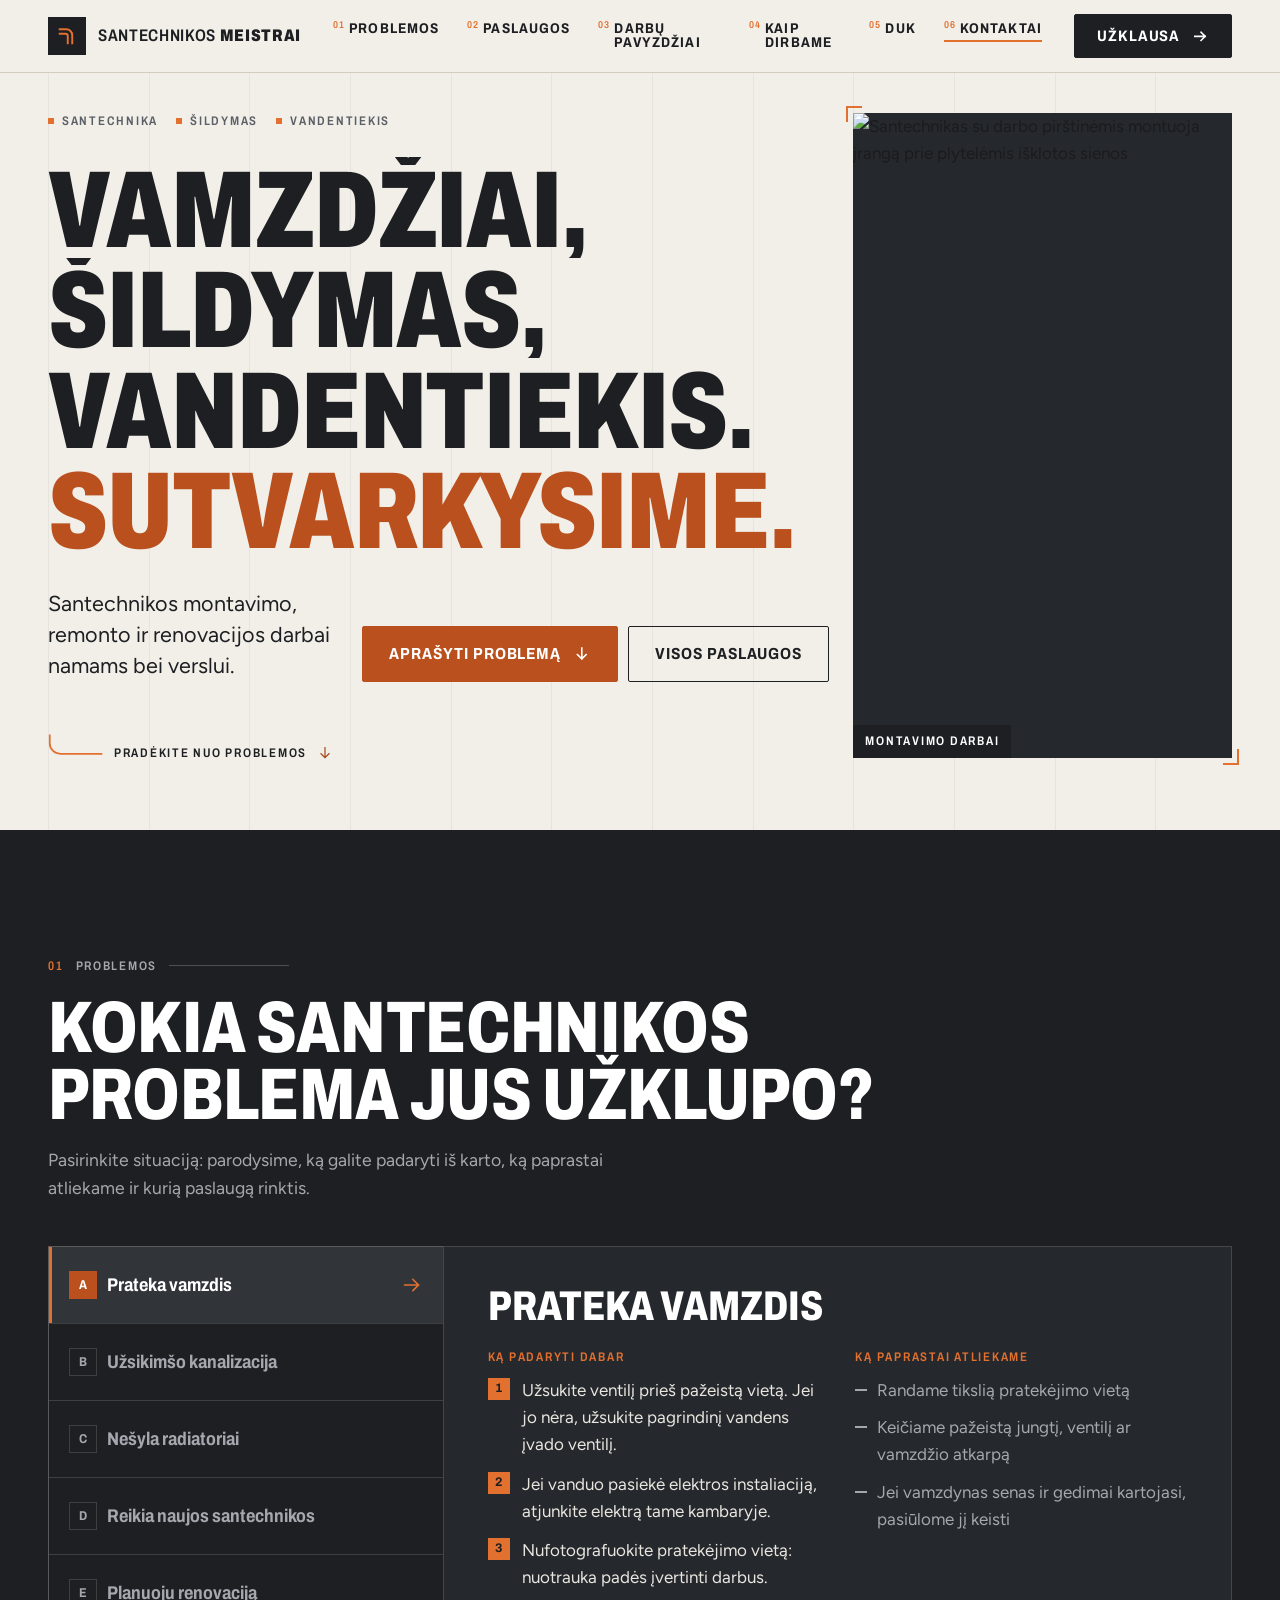
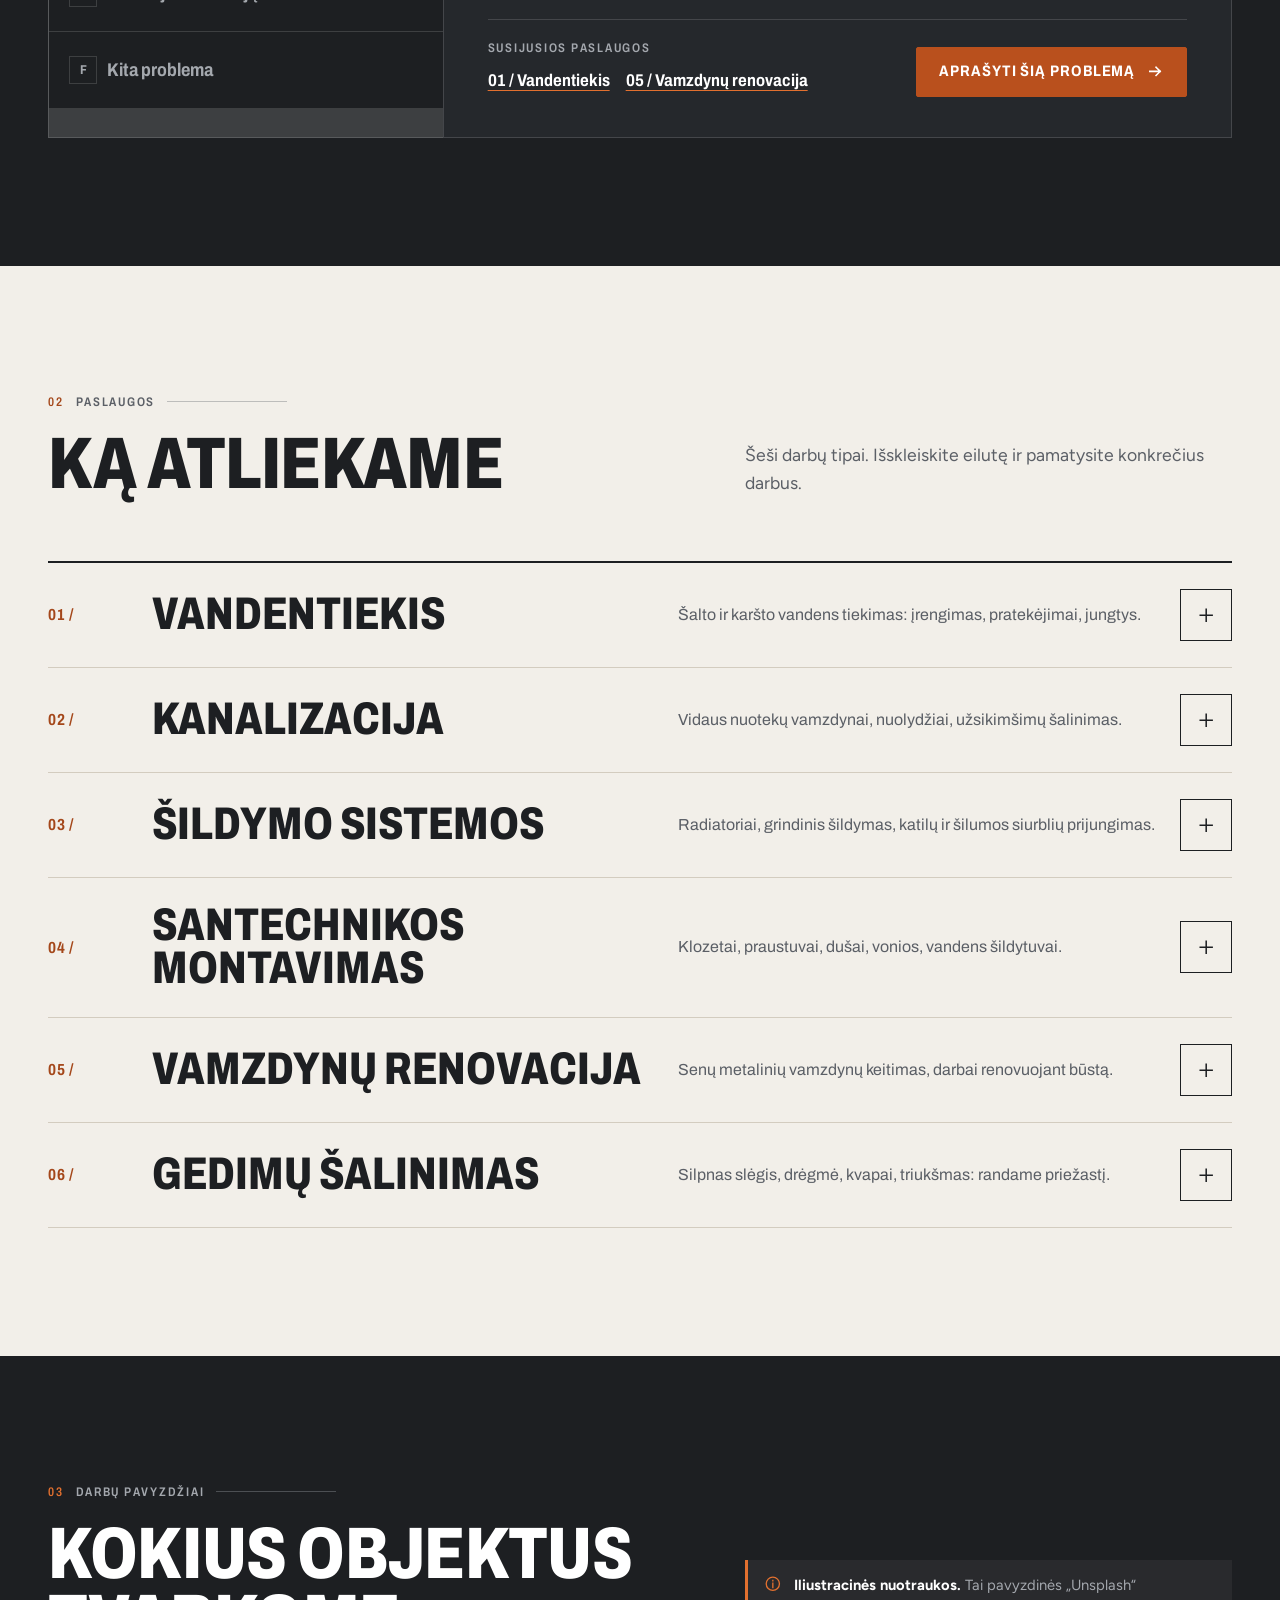
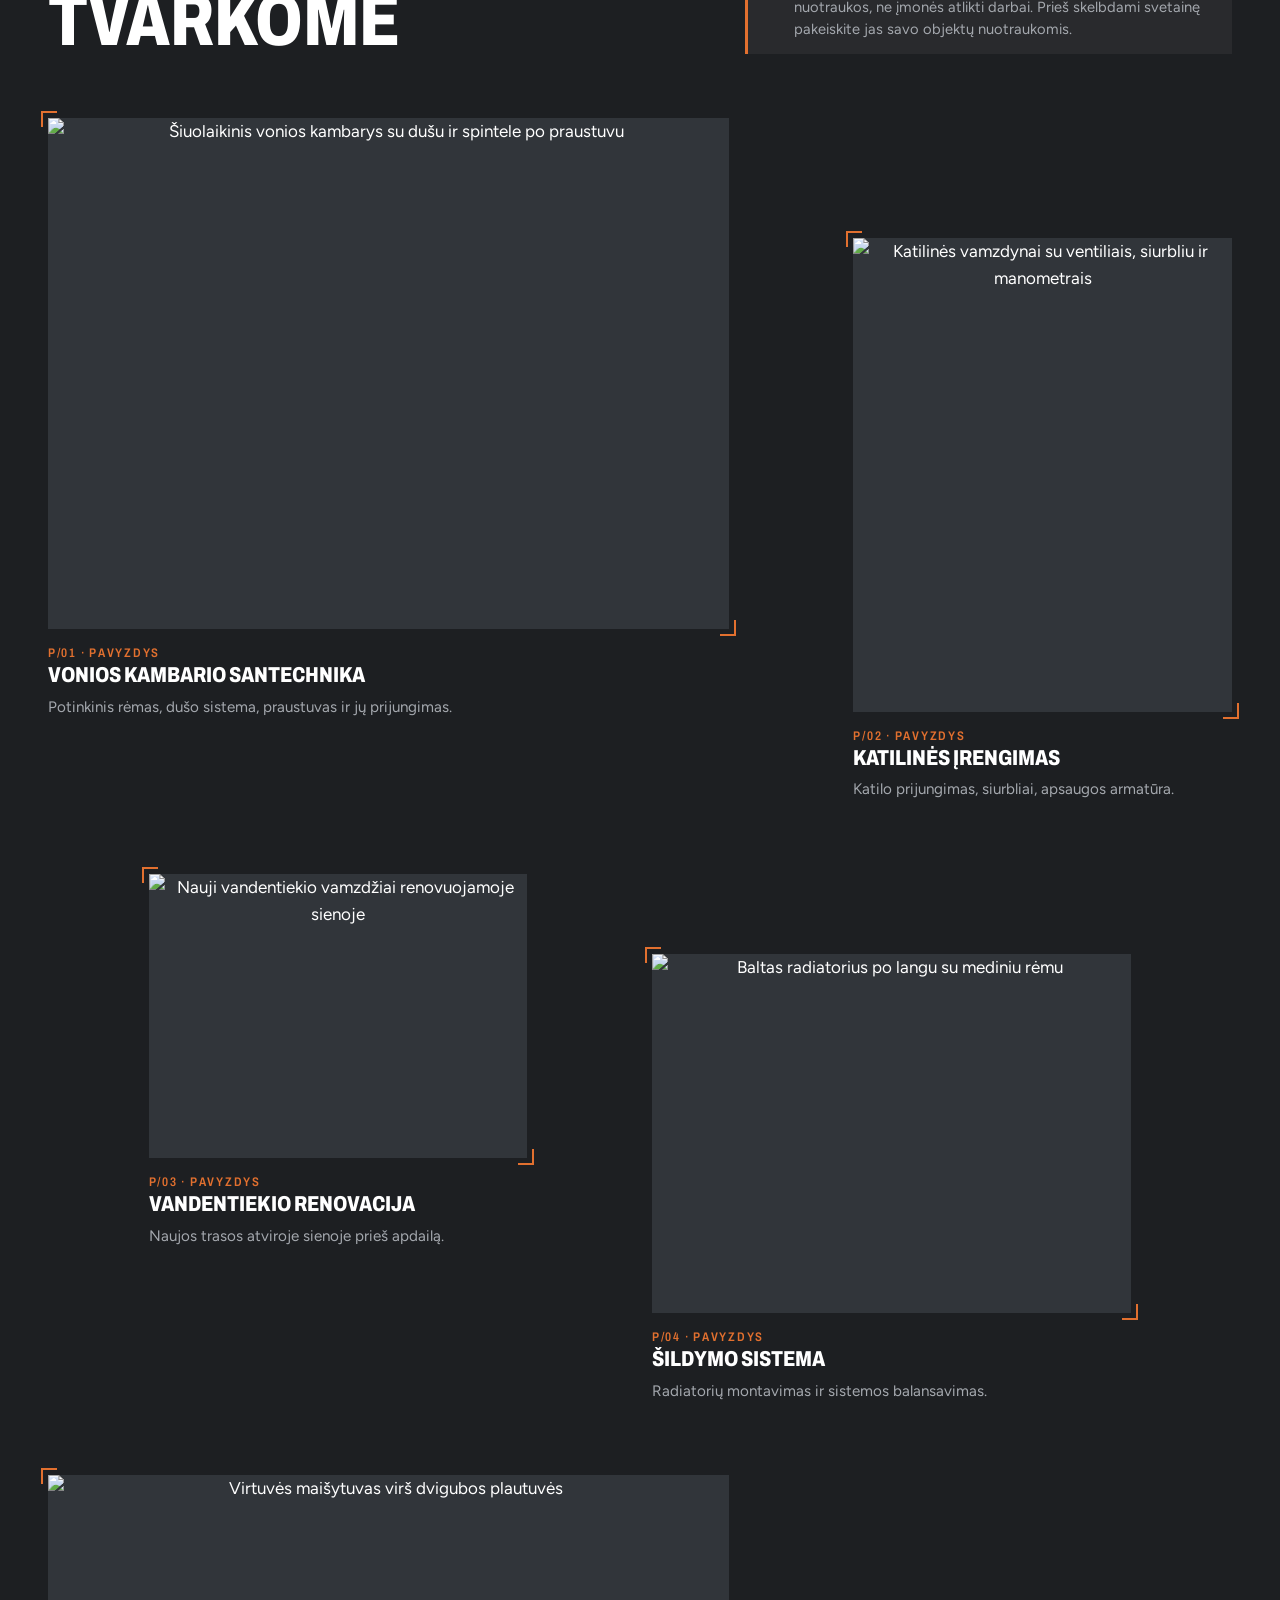
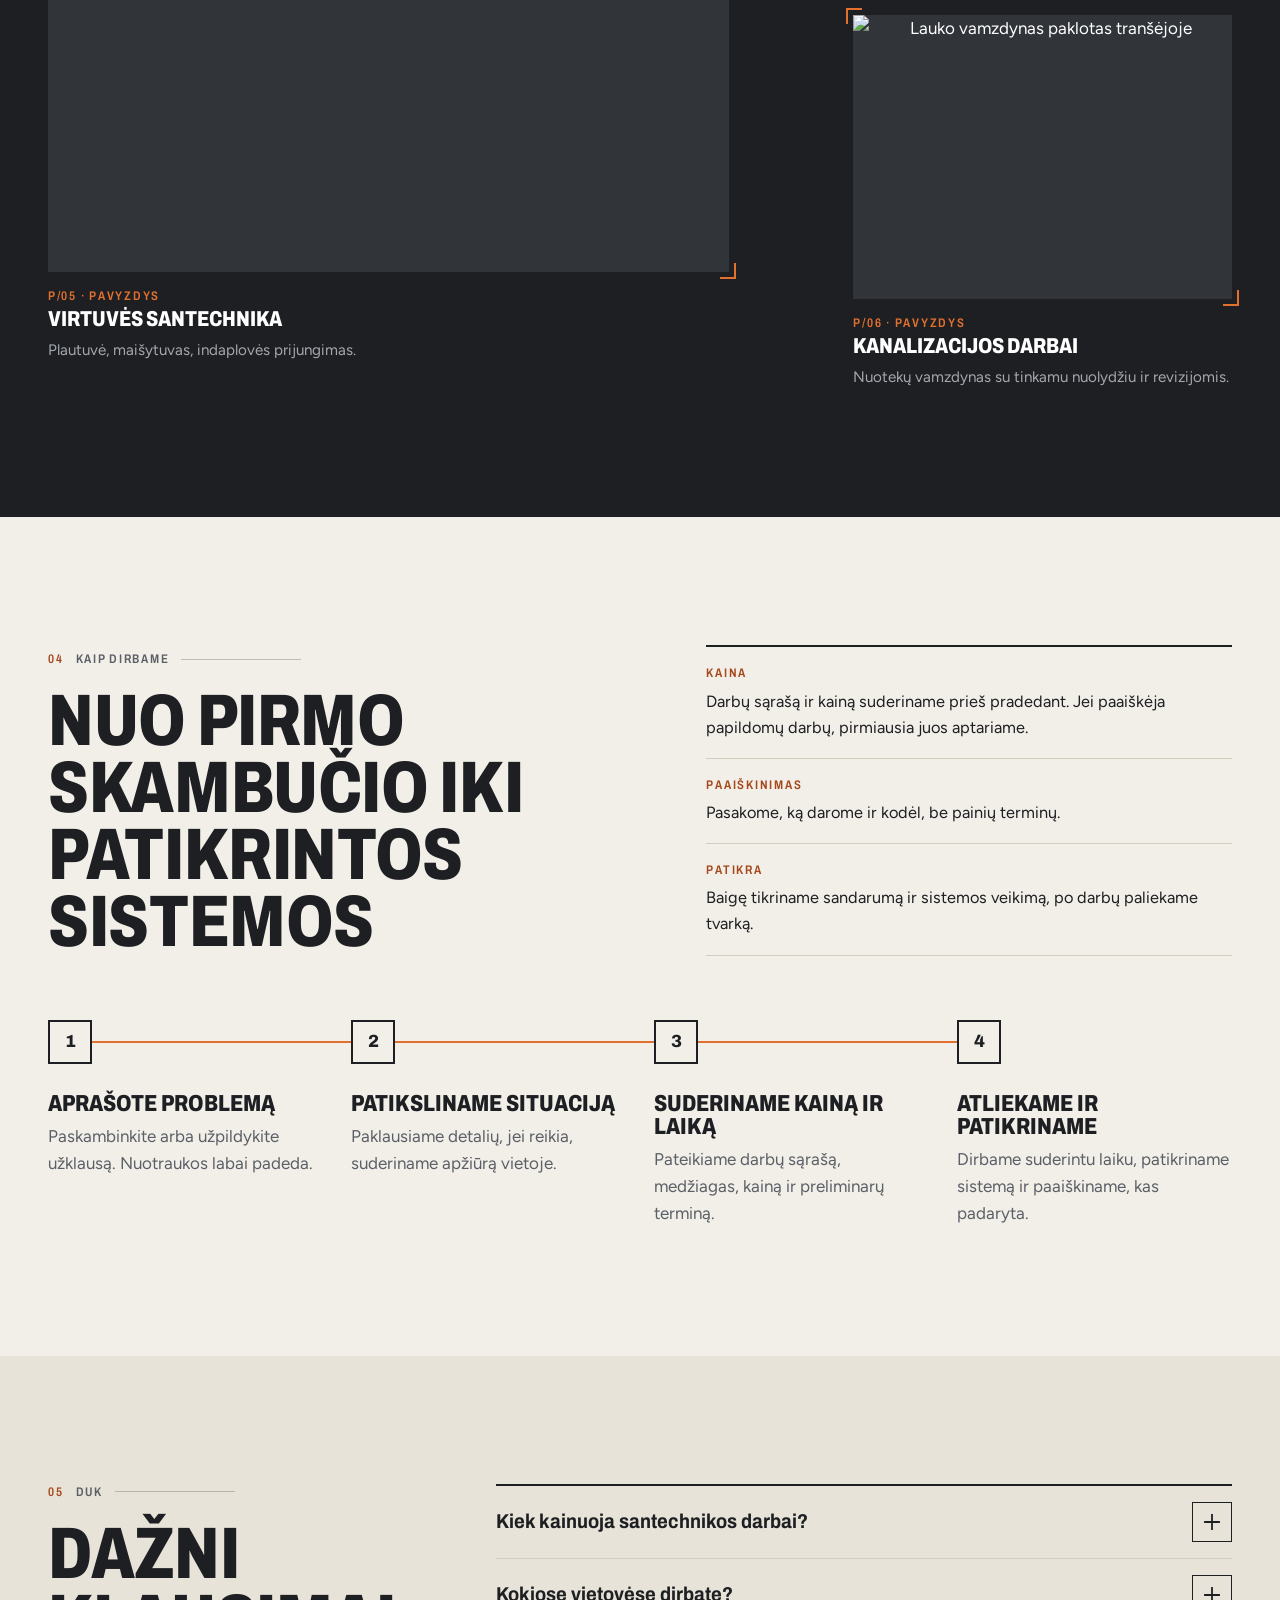
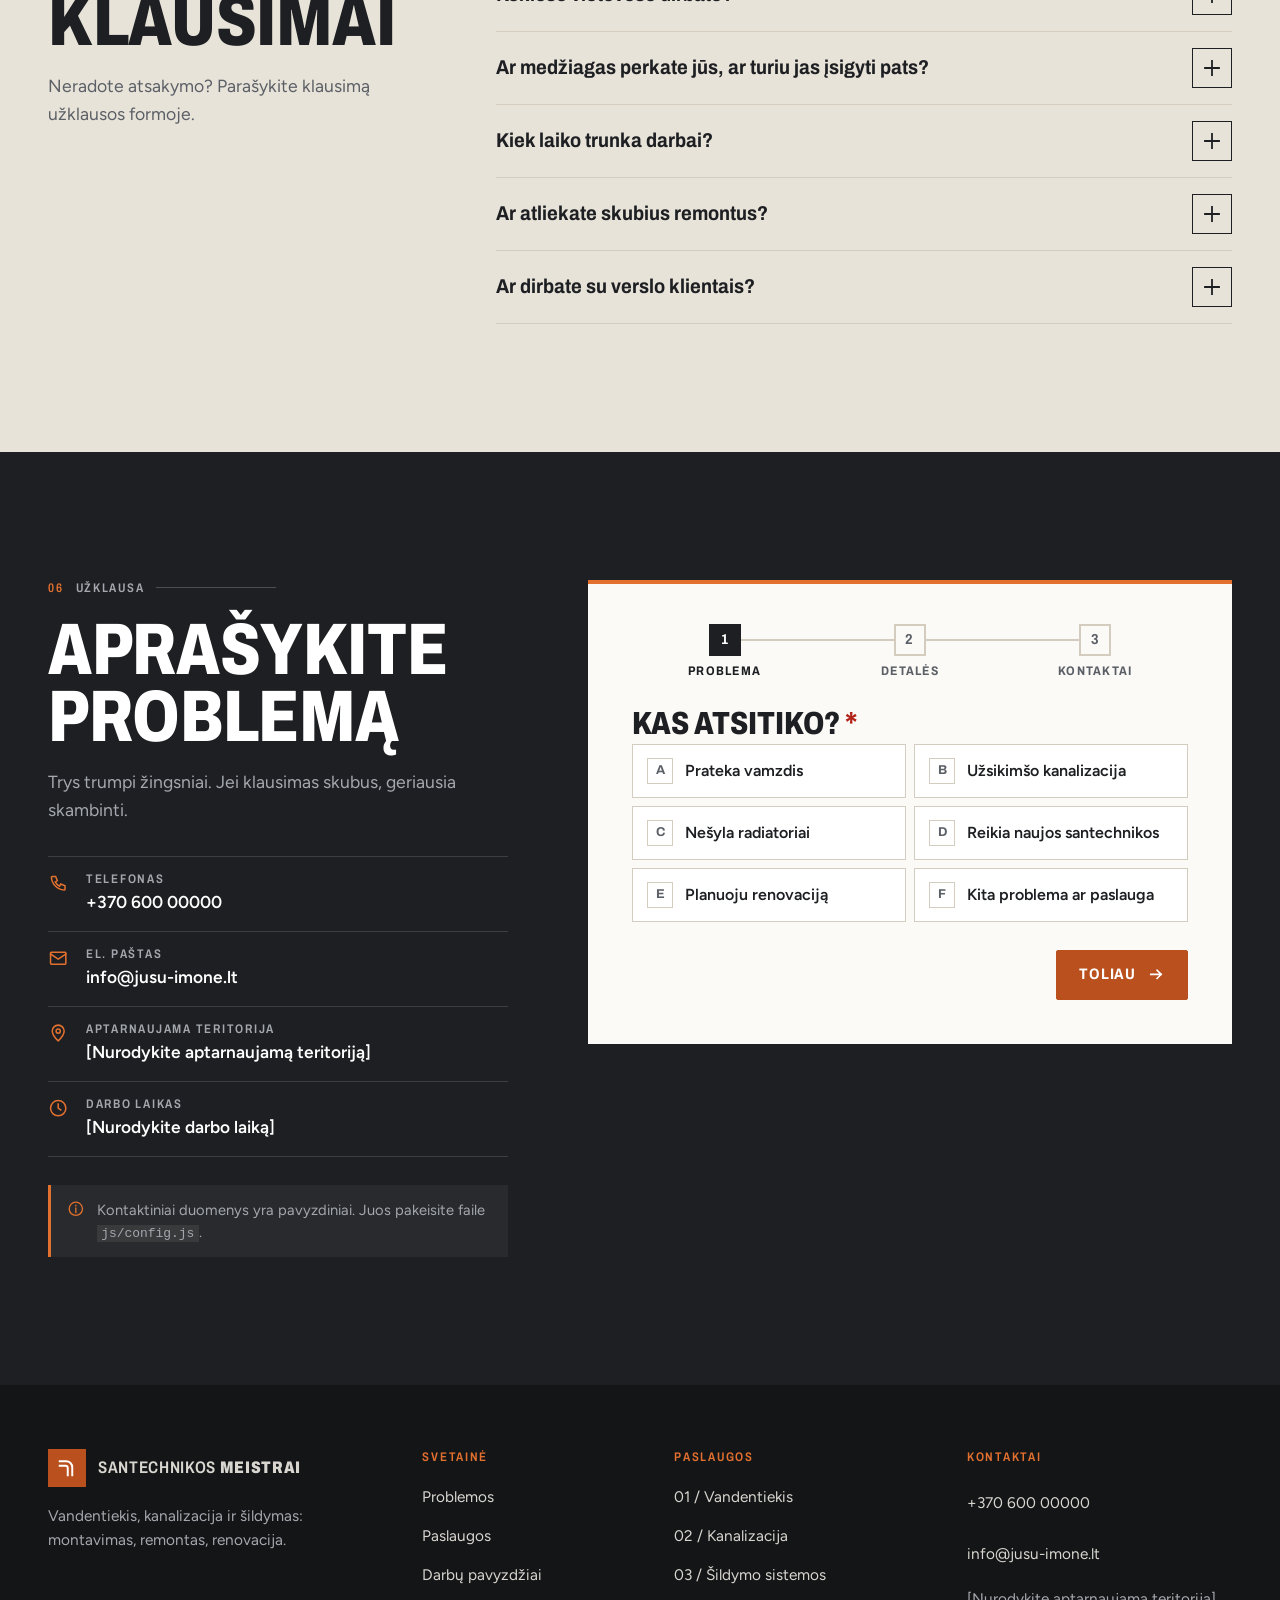
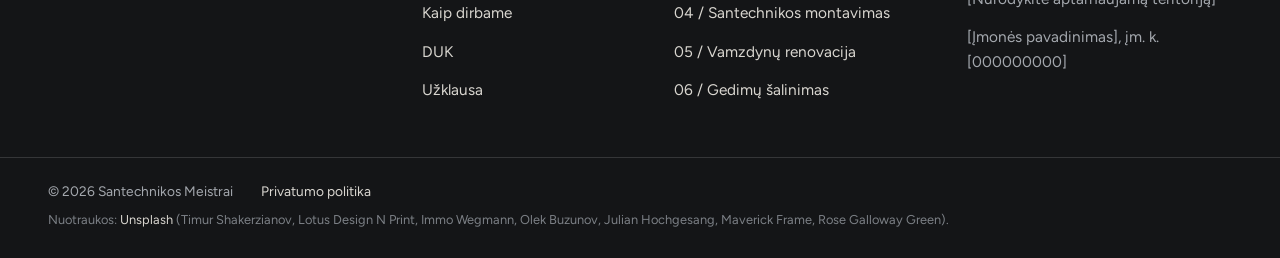
==== commit e6f5159a: "Hero: „Pradėkite nuo problemos“ perkelta po mygtukais Co-Authored-By: Claude Opus 5.5 <noreply@anthr" ====
--- a/index.html
+++ b/index.html
@@ -129,13 +129,13 @@
             <a class="btn btn-accent btn-lg" href="#problema">Aprašyti problemą <svg class="icon" aria-hidden="true"><use href="#i-arrow-down"/></svg></a>
             <a class="btn btn-line btn-lg" href="#paslaugos">Visos paslaugos</a>
           </div>
-        </div>
-      </div>
-
-      <!-- Vamzdžio linija veda į problemų pasirinkimą -->
-      <div class="container hero-link" aria-hidden="true">
-        <svg class="hero-pipe" viewBox="0 0 200 120" preserveAspectRatio="none"><path d="M2 0 V70 a16 16 0 0 0 16 16 H198" pathLength="1"/></svg>
-        <span class="label">Pradėkite nuo problemos</span>
+          <!-- Vamzdžio linija veda į problemų pasirinkimą -->
+          <a class="hero-start" href="#problema">
+            <svg class="hero-pipe" viewBox="0 0 64 28" aria-hidden="true" focusable="false"><path d="M2 2 V12 a12 12 0 0 0 12 12 H62" pathLength="1"/></svg>
+            <span class="label">Pradėkite nuo problemos</span>
+            <svg class="icon" aria-hidden="true"><use href="#i-arrow-down"/></svg>
+          </a>
+        </div>
       </div>
     </section>
 
--- a/css/styles.css
+++ b/css/styles.css
@@ -231,7 +231,7 @@
 }
 
 /* ---------- Hero ---------- */
-.hero { position: relative; padding-top: 28px; }
+.hero { position: relative; padding-top: 28px; padding-bottom: 56px; }
 .hero-grid { position: relative; display: grid; gap: 24px; }
 .hero-meta { display: flex; flex-wrap: wrap; gap: 6px 18px; margin: 0; color: var(--muted); }
 .hero-meta span { display: inline-flex; align-items: center; gap: 8px; }
@@ -253,10 +253,16 @@
 .hero-actions { display: flex; flex-wrap: wrap; gap: 10px; }
 .hero-actions .btn { flex: 1 1 220px; }
 
-.hero-link { display: flex; align-items: flex-end; gap: 0; height: 96px; margin-top: 24px; }
-.hero-pipe { width: 160px; height: 100%; flex-shrink: 0; overflow: visible; fill: none; stroke: var(--accent-bright); stroke-width: 2; vector-effect: non-scaling-stroke; }
-.hero-pipe path { vector-effect: non-scaling-stroke; }
-.hero-link .label { margin: 0 0 -6px 14px; color: var(--muted); white-space: nowrap; }
+/* „Pradėkite nuo problemos“ — iškart po mygtukais, vamzdžio linija veda žemyn */
+.hero-start {
+  display: inline-flex; align-items: flex-end; gap: 10px; align-self: start; justify-self: start;
+  min-height: 44px; color: var(--graphite); text-decoration: none;
+}
+.hero-start .hero-pipe { width: 56px; height: 26px; flex-shrink: 0; overflow: visible; fill: none; stroke: var(--accent-bright); stroke-width: 2; }
+.hero-start .label { margin-bottom: -4px; }
+.hero-start .icon { width: 1rem; height: 1rem; margin-bottom: -3px; color: var(--accent-text); transition: transform .3s var(--ease); }
+.hero-start:hover { color: var(--accent-text); }
+.hero-start:hover .icon { transform: translateY(3px); }
 
 @media (max-width: 1023px) {
   /* Telefone: tekstas ir mygtukai pirmiau, nuotrauka po jų */
@@ -268,7 +274,7 @@
   .hero-actions .btn { flex: 0 0 auto; }
 }
 @media (min-width: 1024px) {
-  .hero { padding-top: 40px; }
+  .hero { padding-top: 40px; padding-bottom: 72px; }
   .hero-grid {
     grid-template-columns: repeat(12, minmax(0, 1fr)); column-gap: 24px; row-gap: 28px;
     align-items: end;
@@ -284,7 +290,7 @@
   .hero-photo img { height: 100%; aspect-ratio: auto; min-height: 520px; }
   .hero-side { grid-column: 1 / 9; grid-row: 3; grid-template-columns: minmax(0, 1fr) auto; align-items: end; gap: 32px; }
   .hero-actions { flex-direction: column; align-items: stretch; }
-  .hero-link { margin-top: 0; }
+  .hero-start { grid-column: 1 / -1; }
 }
 @media (min-width: 1280px) {
   .hero-actions { flex-direction: row; }
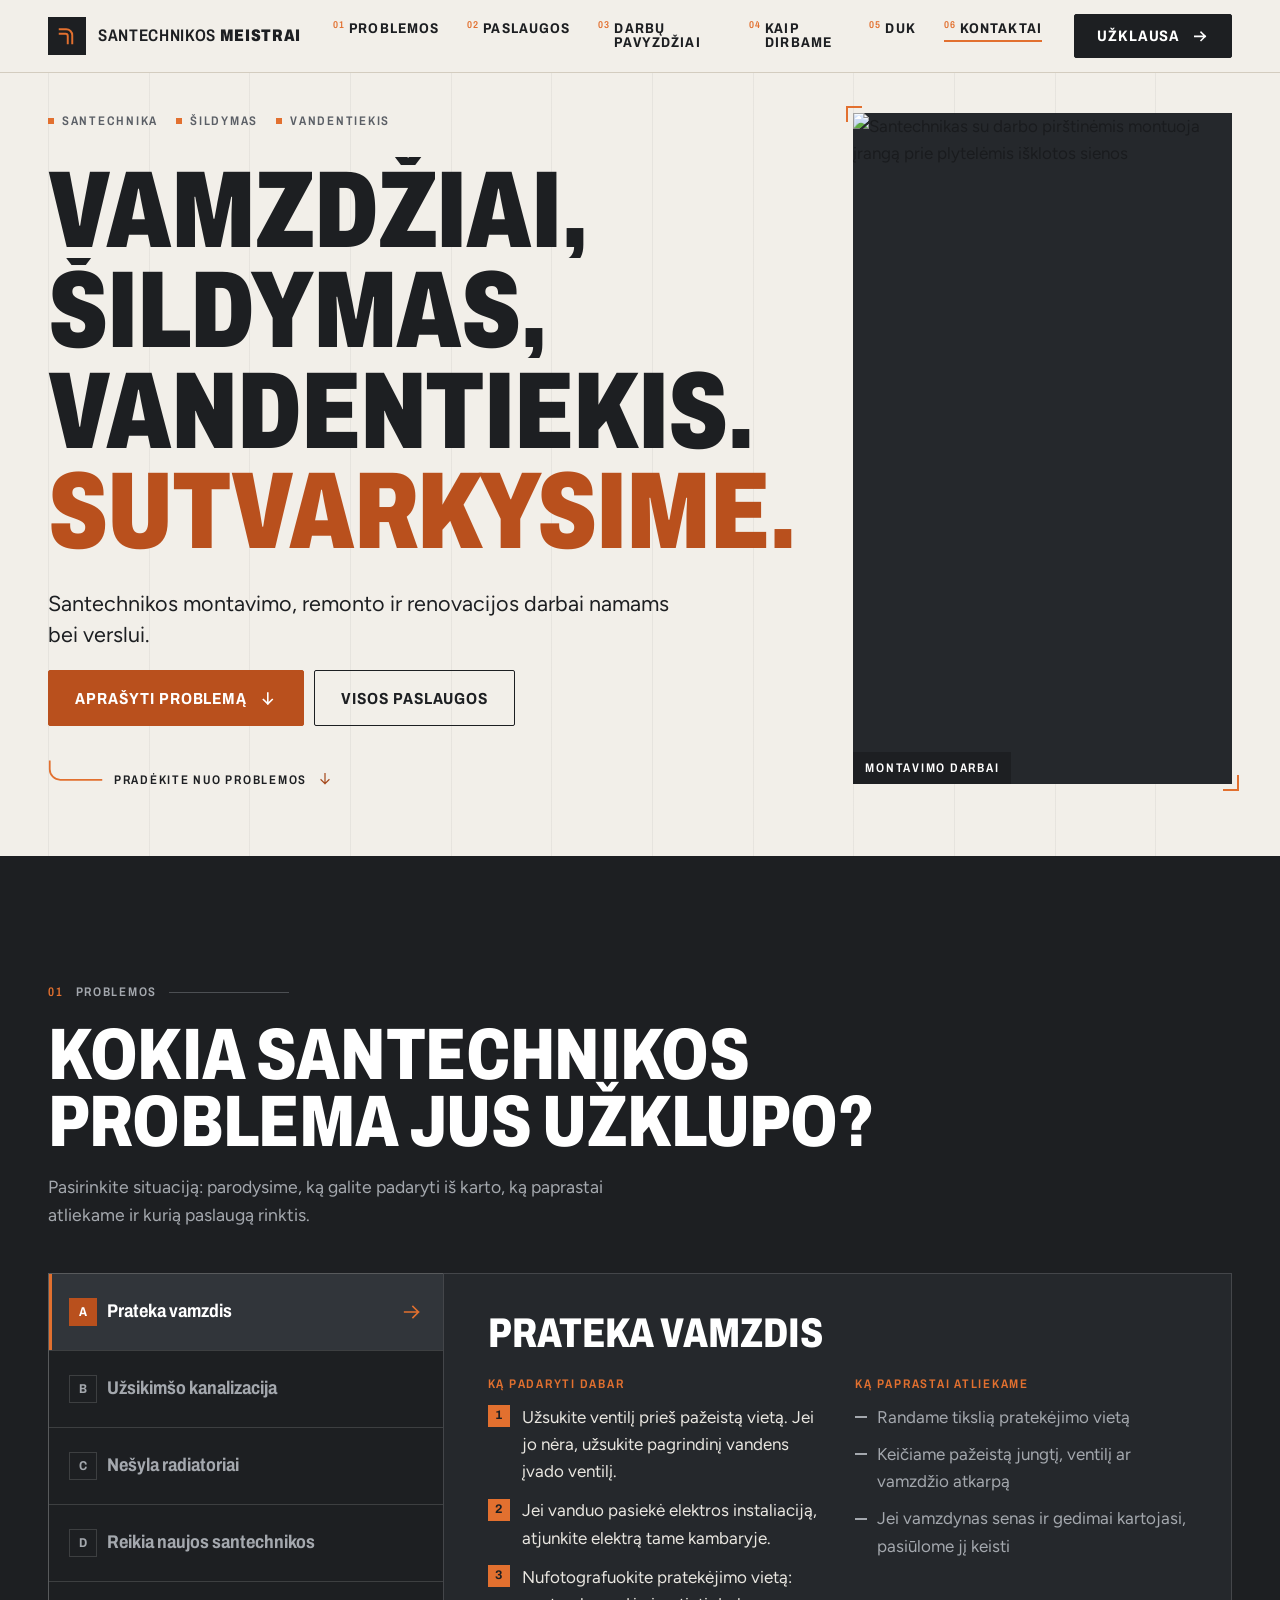
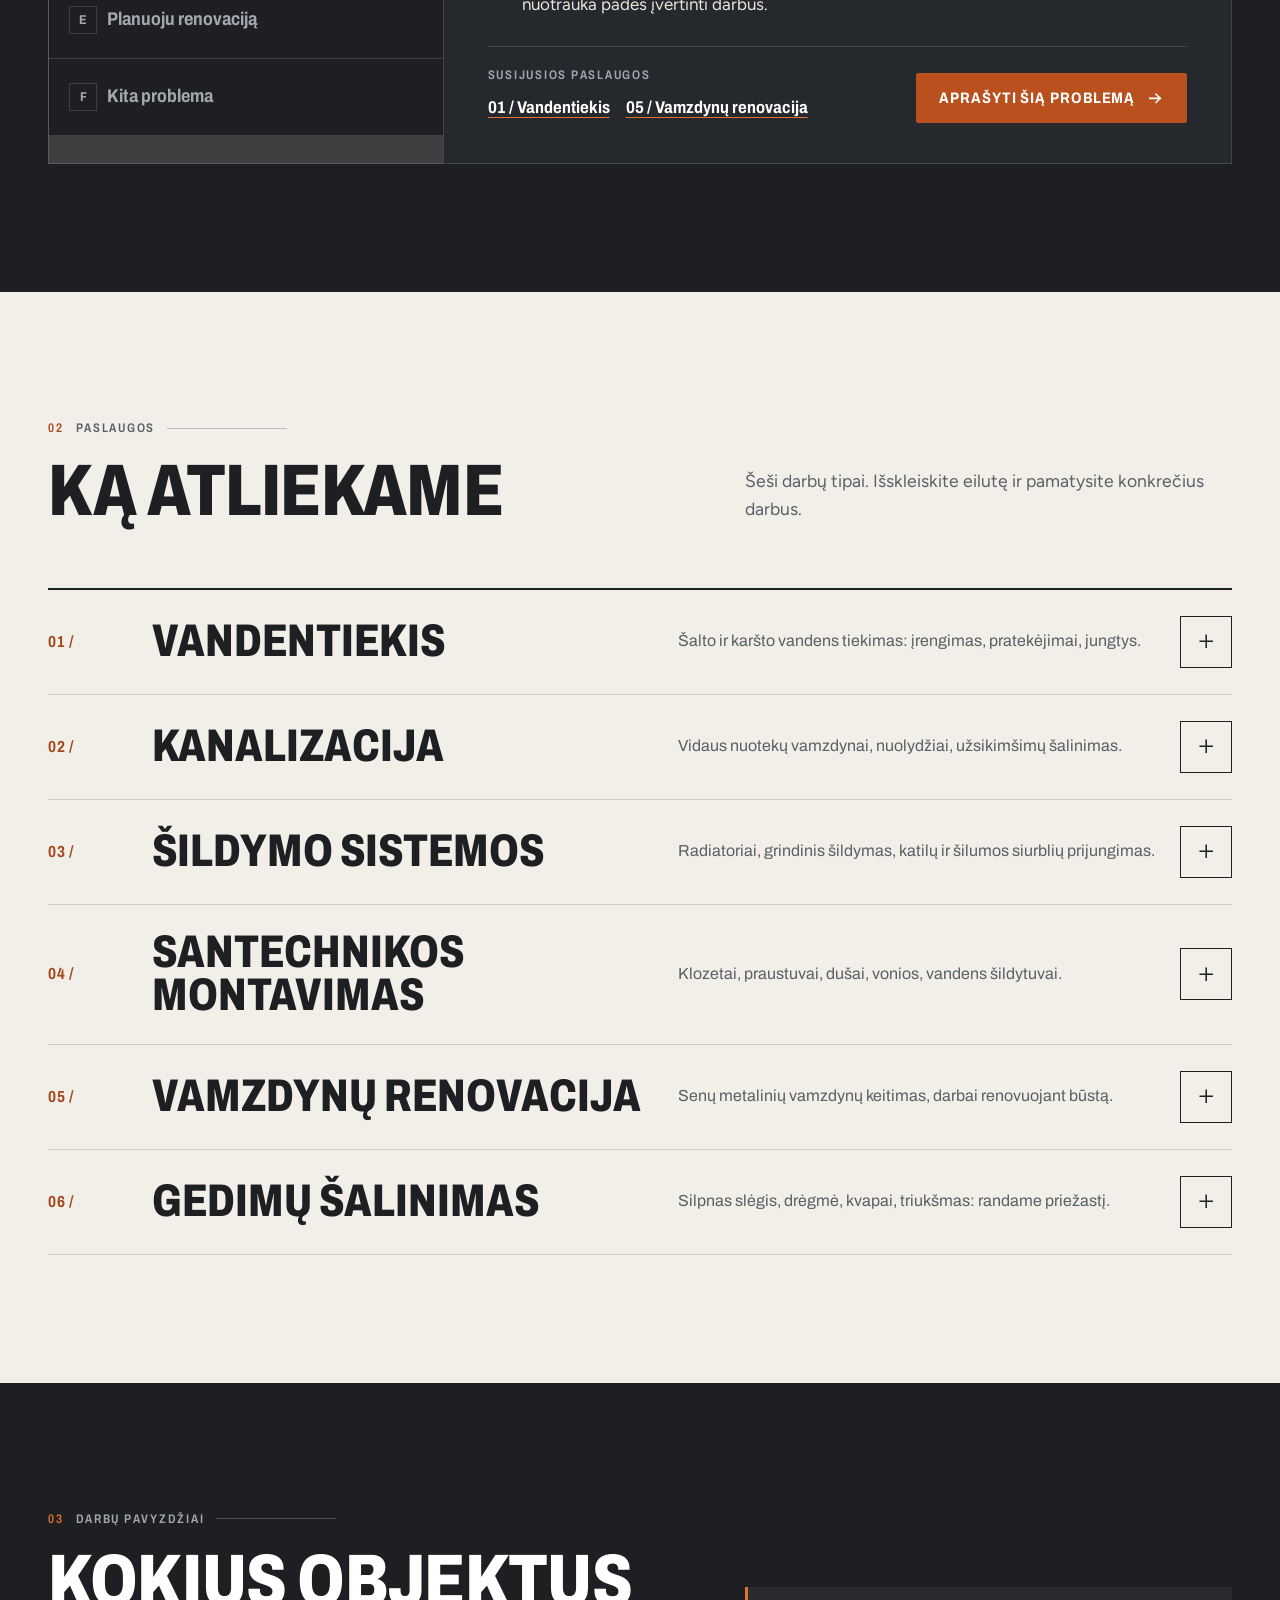
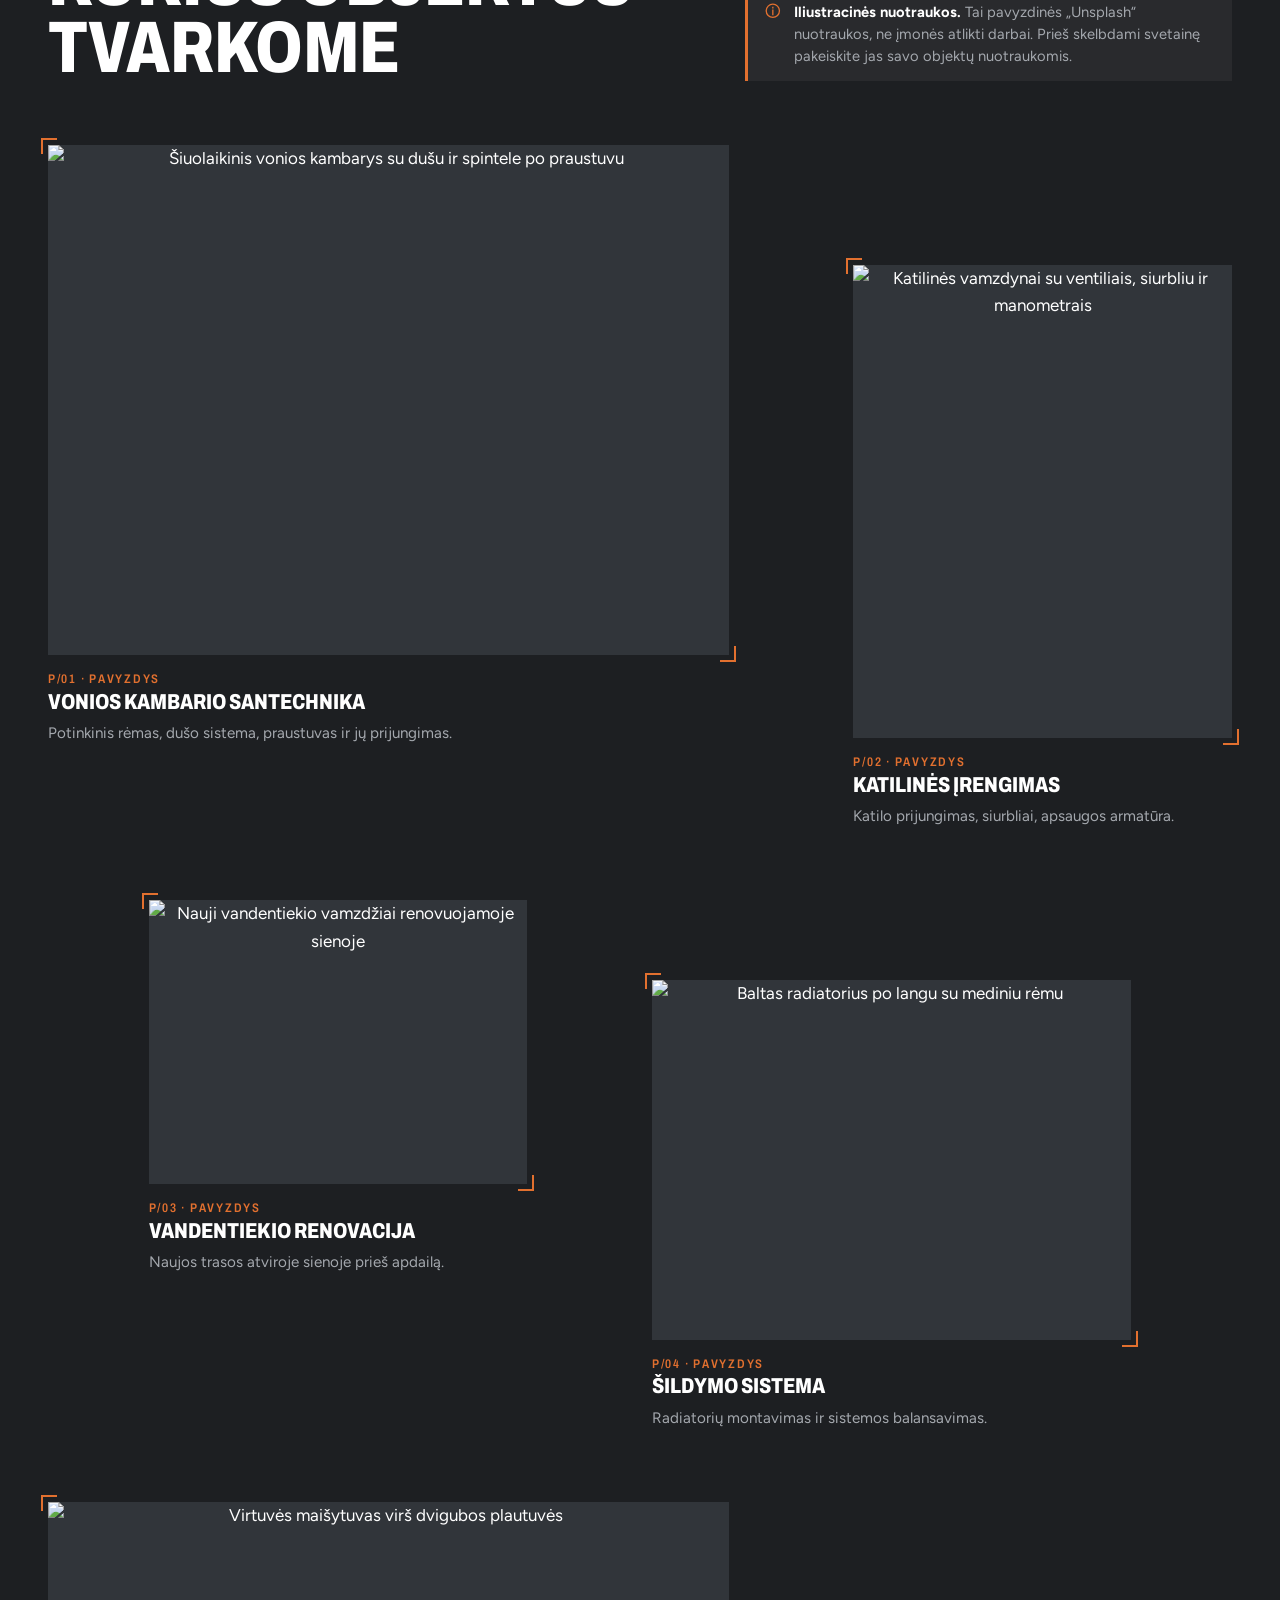
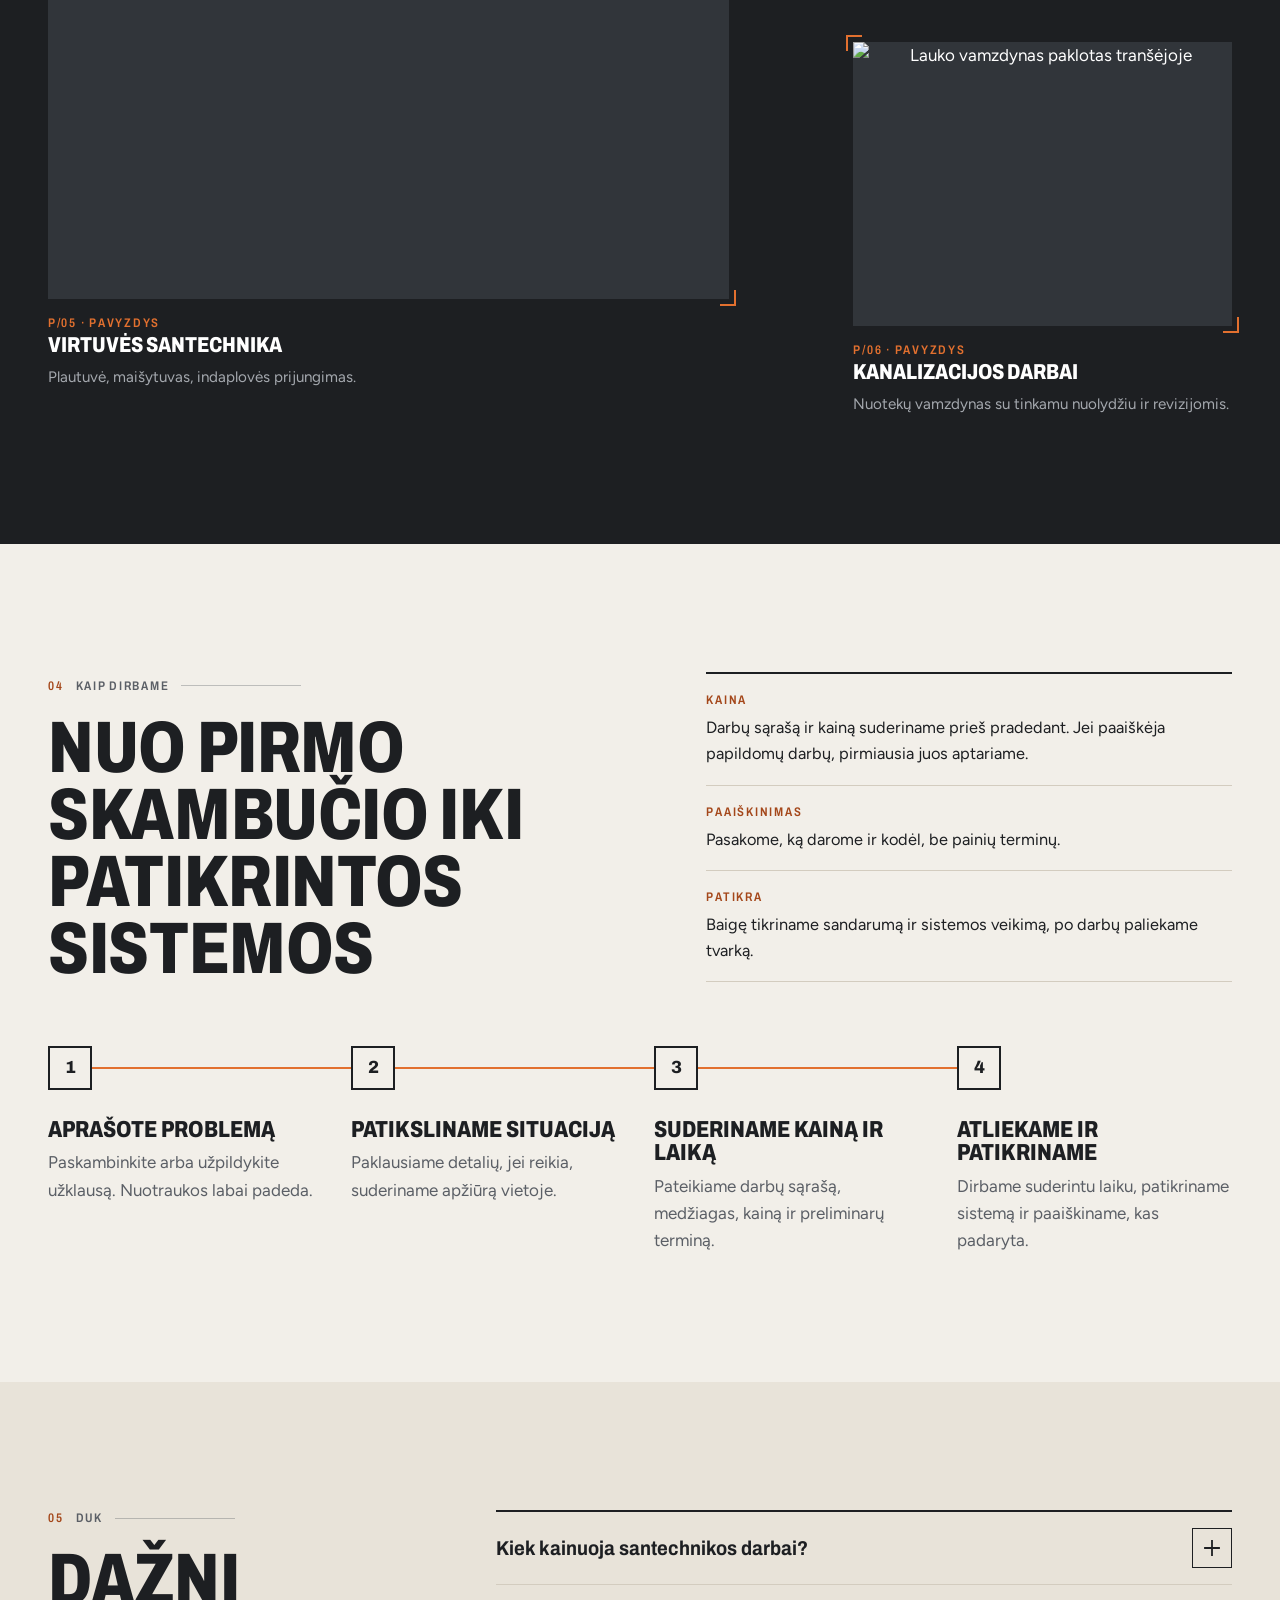
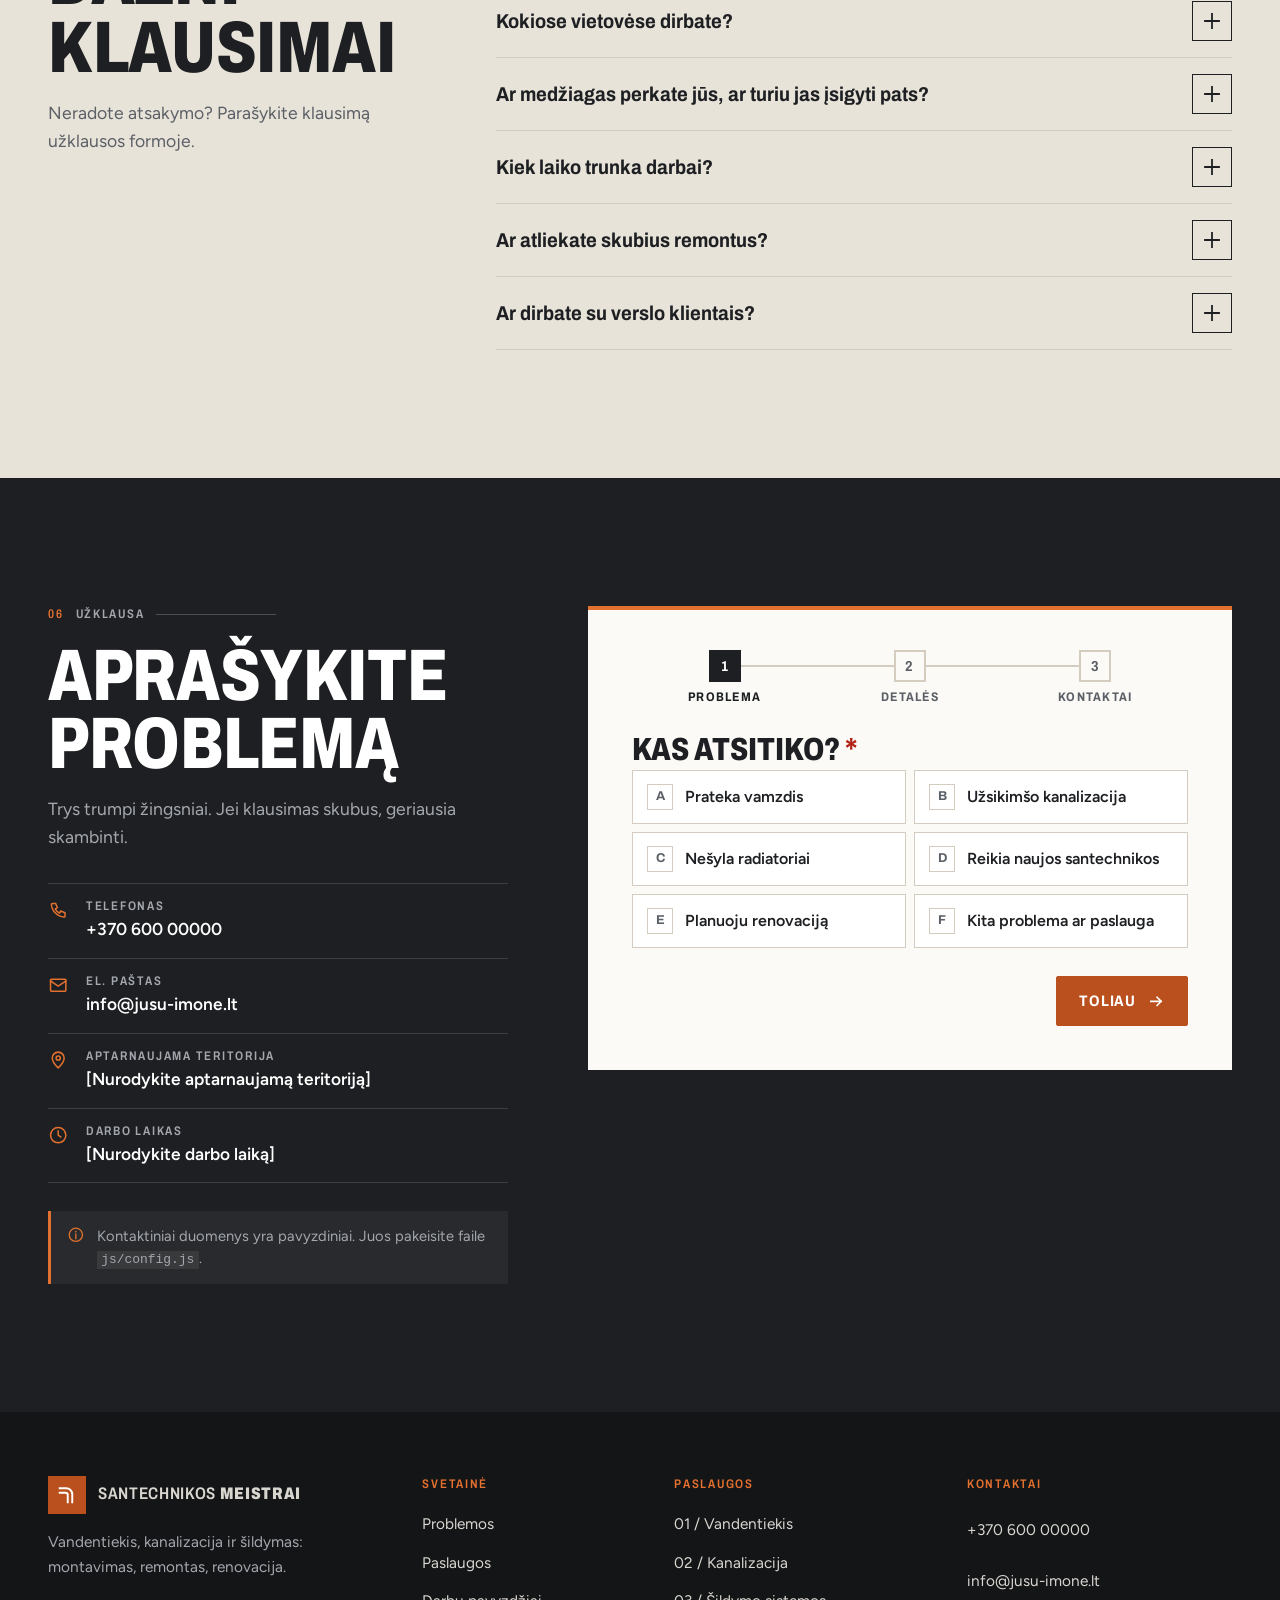
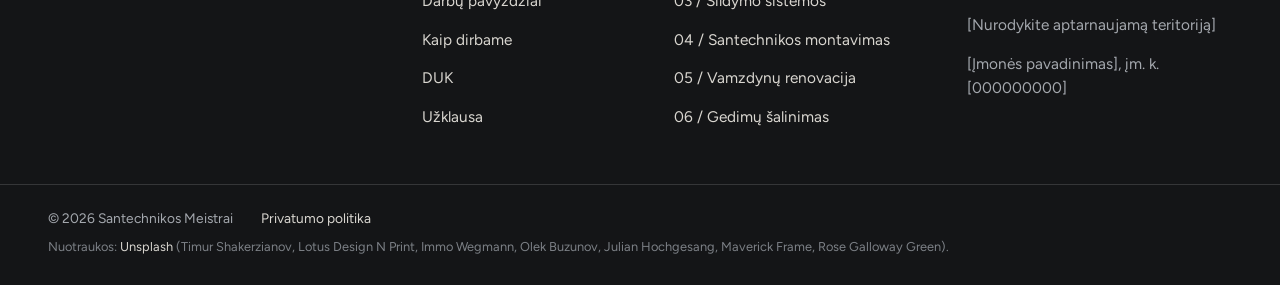
==== commit 1460e5d4: "Hero: „Pradėkite nuo problemos“ iškart po mygtukais visuose ekranuose - Mygtukai ir nuoroda vienoje " ====
--- a/index.html
+++ b/index.html
@@ -23,13 +23,13 @@
   <link rel="preconnect" href="https://images.unsplash.com">
   <link rel="preload" href="assets/fonts/archivo-latin.woff2" as="font" type="font/woff2" crossorigin>
   <link rel="preload" href="assets/fonts/archivo-latin-ext.woff2" as="font" type="font/woff2" crossorigin>
-  <link rel="stylesheet" href="css/styles.css">
-
-  <script src="js/intro.js"></script>
-  <script src="js/config.js" defer></script>
+  <link rel="stylesheet" href="css/styles.css?v=20261116c">
+
+  <script src="js/intro.js?v=20261116c"></script>
+  <script src="js/config.js?v=20261116c" defer></script>
   <script src="js/vendor/gsap.min.js" defer></script>
   <script src="js/vendor/ScrollTrigger.min.js" defer></script>
-  <script src="js/main.js" defer></script>
+  <script src="js/main.js?v=20261116c" defer></script>
 
   <script type="application/ld+json">
   {
@@ -128,13 +128,13 @@
           <div class="hero-actions">
             <a class="btn btn-accent btn-lg" href="#problema">Aprašyti problemą <svg class="icon" aria-hidden="true"><use href="#i-arrow-down"/></svg></a>
             <a class="btn btn-line btn-lg" href="#paslaugos">Visos paslaugos</a>
-          </div>
-          <!-- Vamzdžio linija veda į problemų pasirinkimą -->
-          <a class="hero-start" href="#problema">
-            <svg class="hero-pipe" viewBox="0 0 64 28" aria-hidden="true" focusable="false"><path d="M2 2 V12 a12 12 0 0 0 12 12 H62" pathLength="1"/></svg>
-            <span class="label">Pradėkite nuo problemos</span>
-            <svg class="icon" aria-hidden="true"><use href="#i-arrow-down"/></svg>
-          </a>
+            <!-- Vamzdžio linija veda į problemų pasirinkimą -->
+            <a class="hero-start" href="#problema">
+              <svg class="hero-pipe" viewBox="0 0 64 28" aria-hidden="true" focusable="false"><path d="M2 2 V12 a12 12 0 0 0 12 12 H62" pathLength="1"/></svg>
+              <span class="label">Pradėkite nuo problemos</span>
+              <svg class="icon" aria-hidden="true"><use href="#i-arrow-down"/></svg>
+            </a>
+          </div>
         </div>
       </div>
     </section>
--- a/css/styles.css
+++ b/css/styles.css
@@ -239,7 +239,7 @@
 .hero-text { container-type: inline-size; min-width: 0; }
 .hero-title {
   font-family: var(--font-head); font-stretch: 75%; font-weight: 850; text-transform: uppercase;
-  font-size: 13vw; font-size: clamp(2rem, 14cqi, 9.6rem);
+  font-size: 13vw; font-size: clamp(2rem, min(14cqi, 12.5vh), 9.6rem);
   line-height: .86; letter-spacing: -0.01em; color: var(--graphite);
 }
 .hl { display: block; overflow-y: clip; overflow-x: visible; padding-top: .06em; }
@@ -256,7 +256,7 @@
 /* „Pradėkite nuo problemos“ — iškart po mygtukais, vamzdžio linija veda žemyn */
 .hero-start {
   display: inline-flex; align-items: flex-end; gap: 10px; align-self: start; justify-self: start;
-  min-height: 44px; color: var(--graphite); text-decoration: none;
+  width: 100%; min-height: 44px; margin-top: 4px; color: var(--graphite); text-decoration: none;
 }
 .hero-start .hero-pipe { width: 56px; height: 26px; flex-shrink: 0; overflow: visible; fill: none; stroke: var(--accent-bright); stroke-width: 2; }
 .hero-start .label { margin-bottom: -4px; }
@@ -288,12 +288,10 @@
   .hero-text { grid-column: 1 / 9; grid-row: 2; }
   .hero-photo { grid-column: 9 / 13; grid-row: 1 / 4; align-self: stretch; }
   .hero-photo img { height: 100%; aspect-ratio: auto; min-height: 520px; }
-  .hero-side { grid-column: 1 / 9; grid-row: 3; grid-template-columns: minmax(0, 1fr) auto; align-items: end; gap: 32px; }
-  .hero-actions { flex-direction: column; align-items: stretch; }
-  .hero-start { grid-column: 1 / -1; }
-}
-@media (min-width: 1280px) {
-  .hero-actions { flex-direction: row; }
+  /* Aprašymas viršuje, mygtukai vienoje eilutėje, „Pradėkite nuo problemos“ iškart po jais */
+  .hero-side { grid-column: 1 / 9; grid-row: 3; gap: 20px; }
+  .hero-lead { max-width: 46ch; }
+  .hero-photo img { min-height: 0; }
 }
 
 /* ---------- Problemų pasirinkimas ---------- */
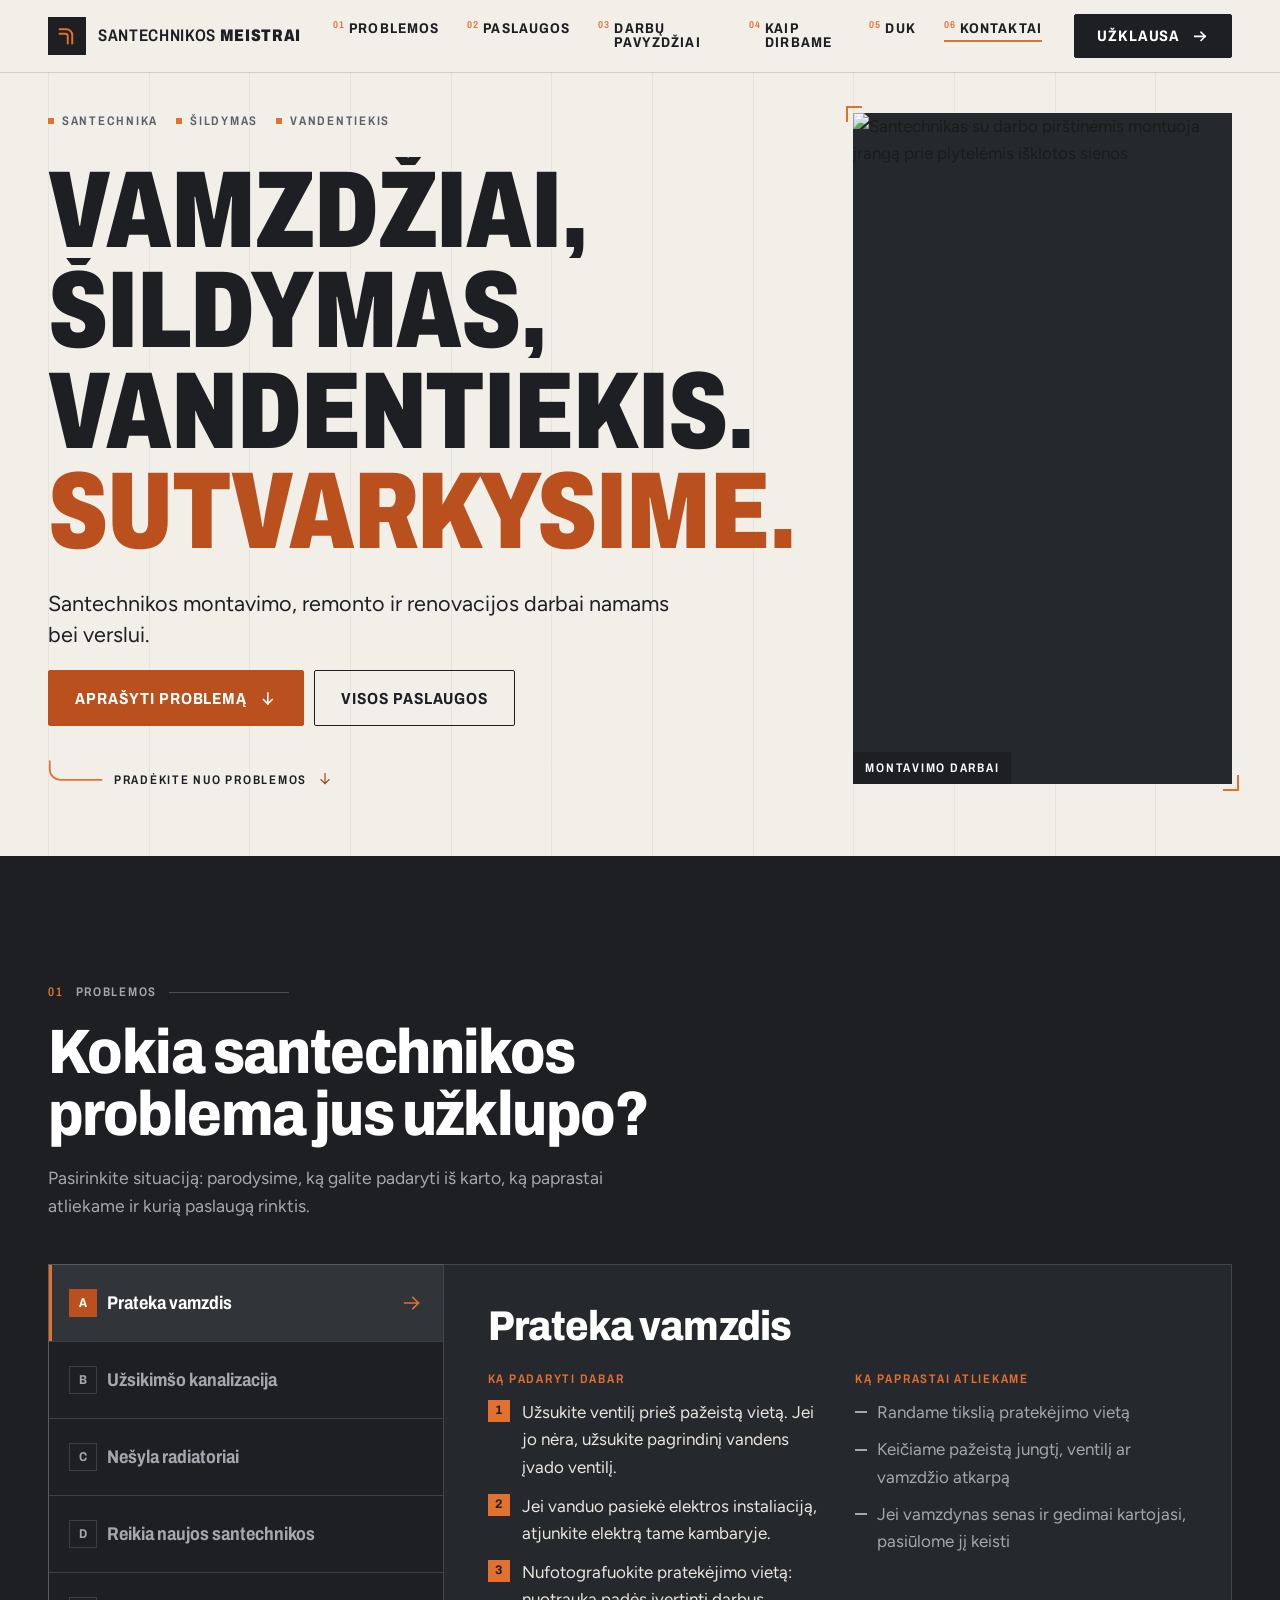
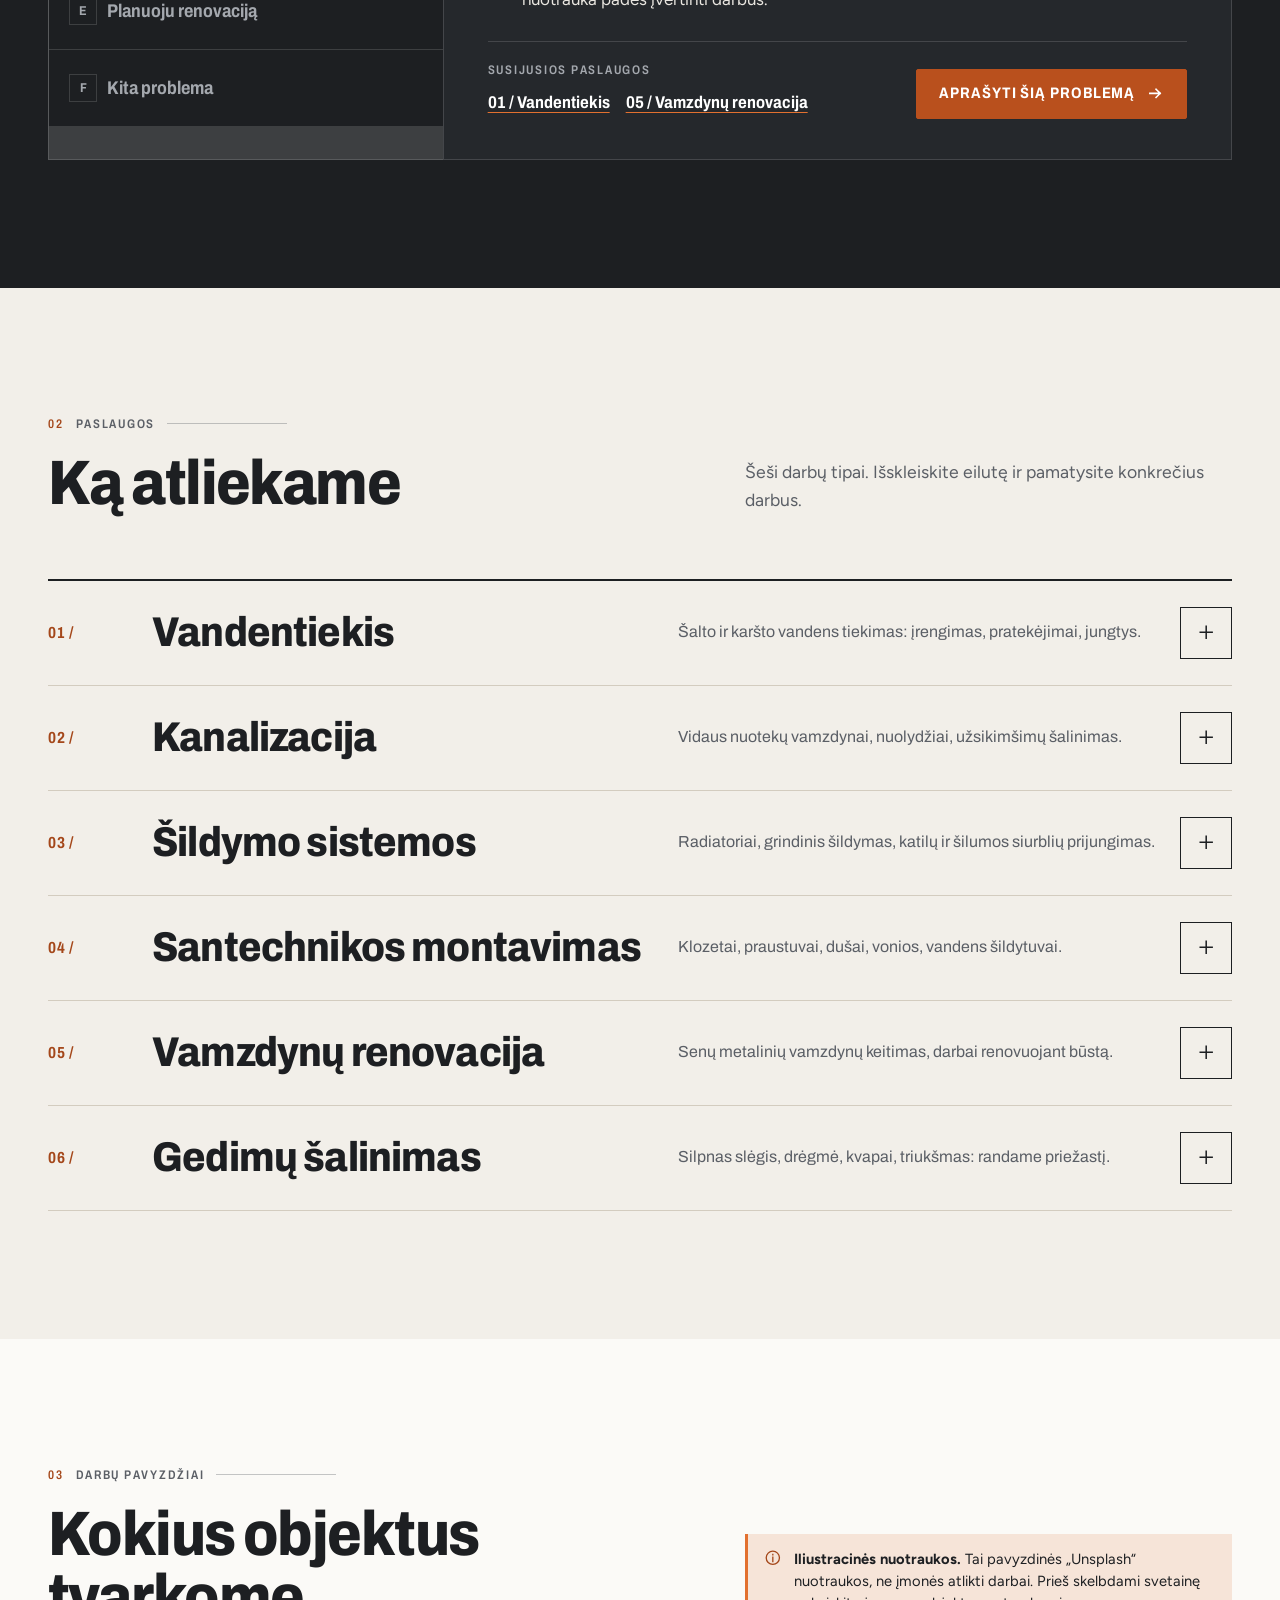
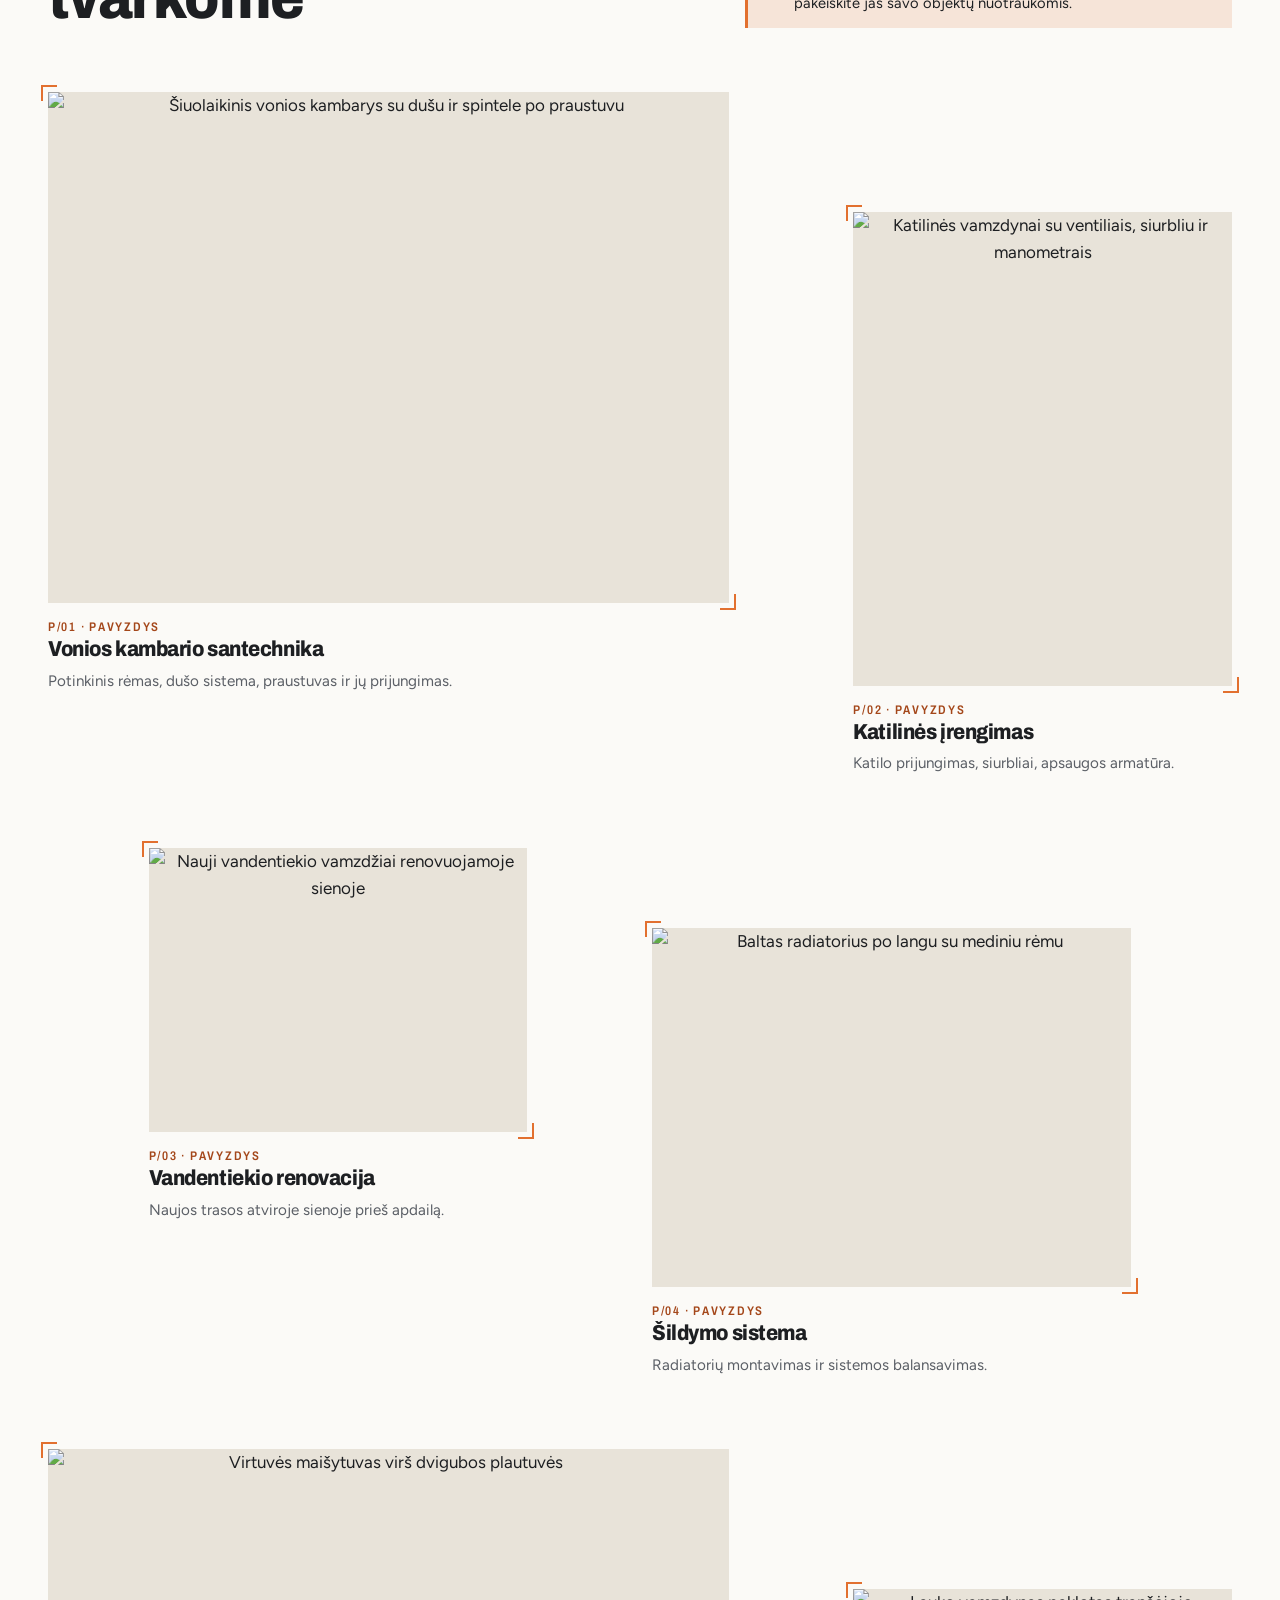
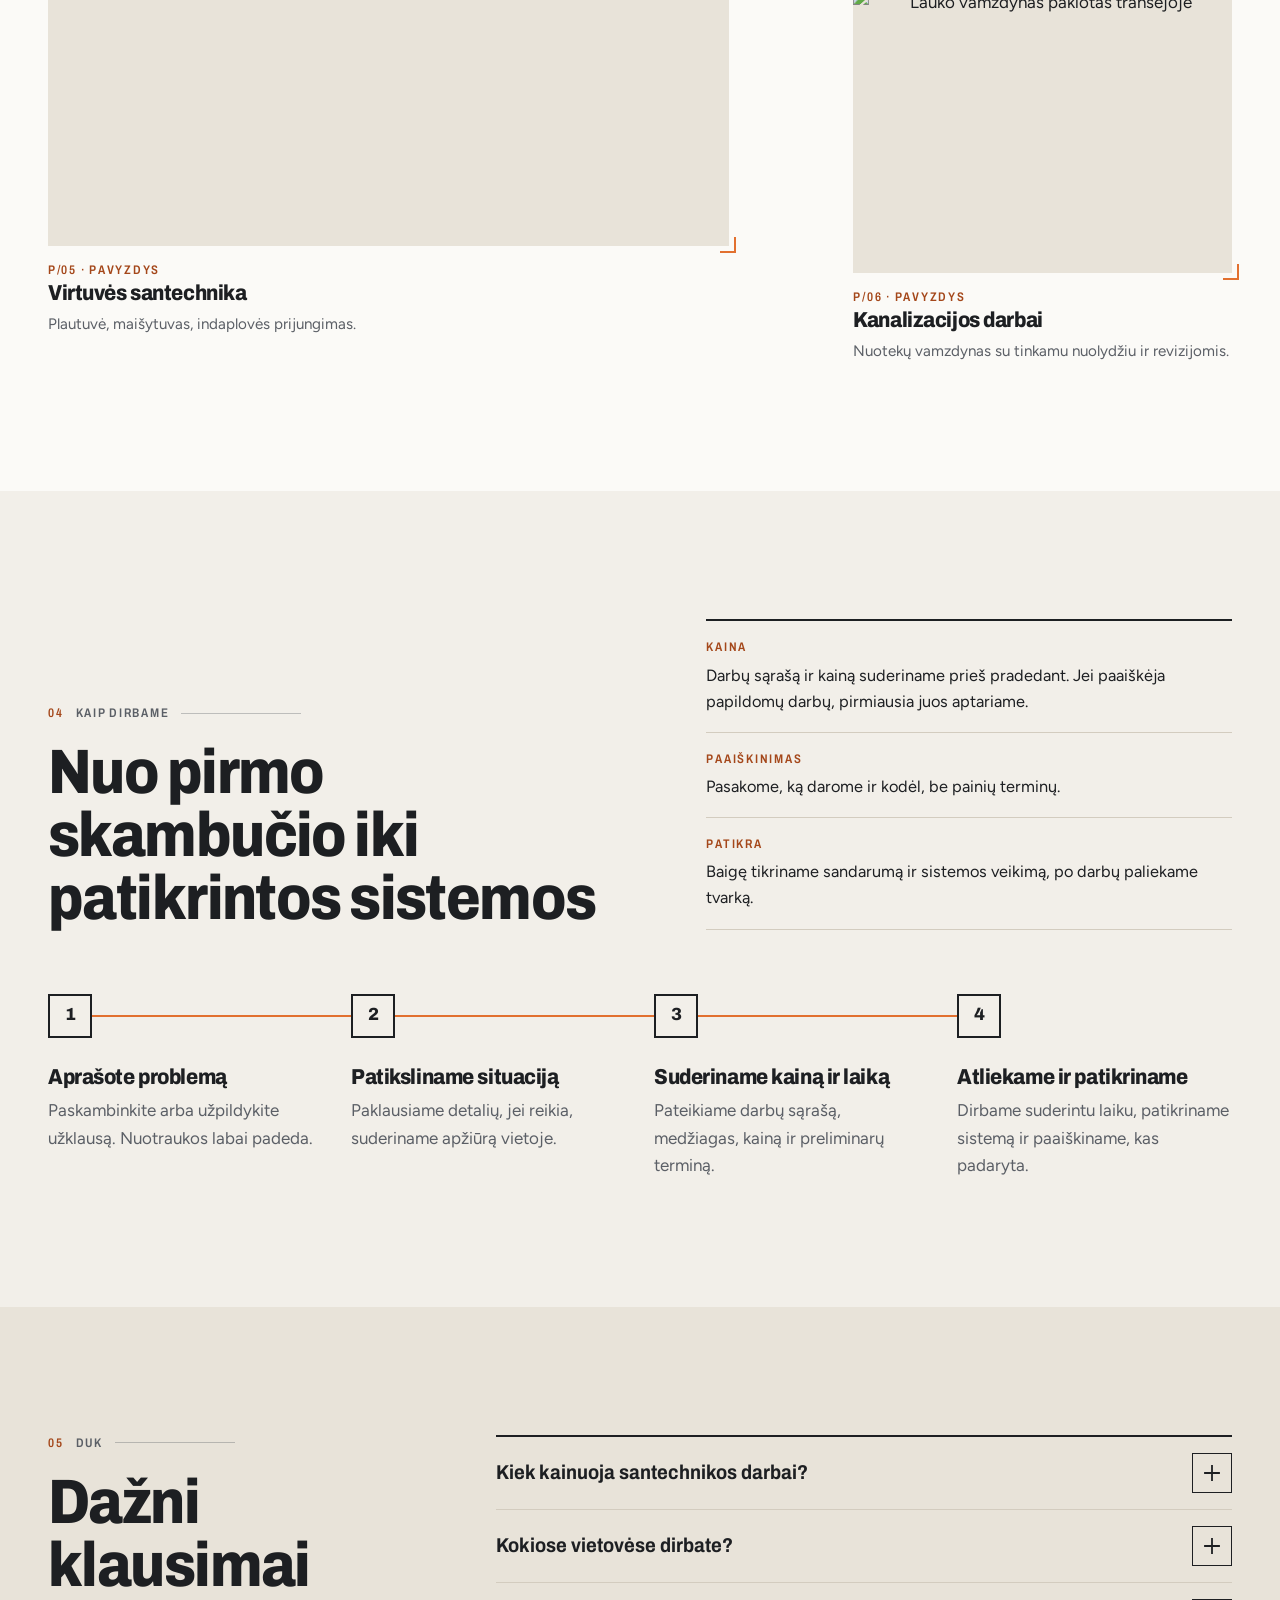
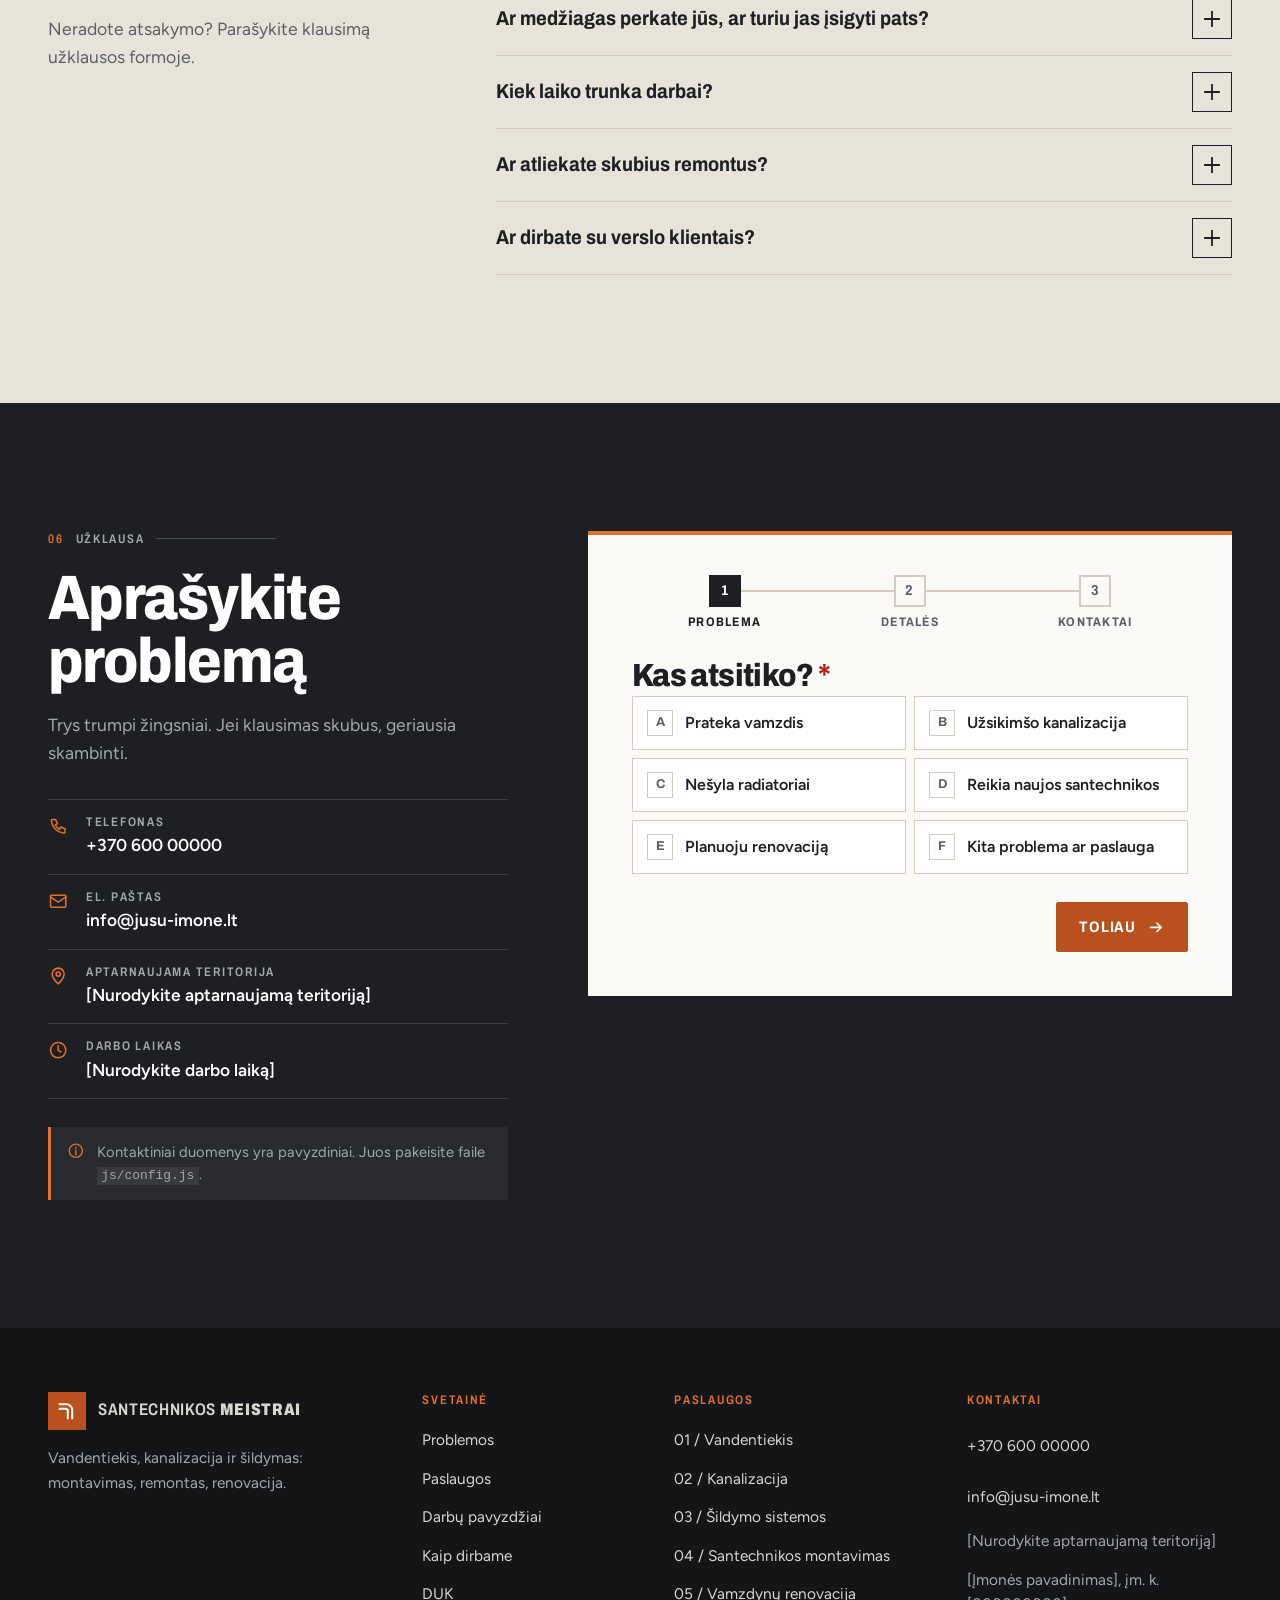
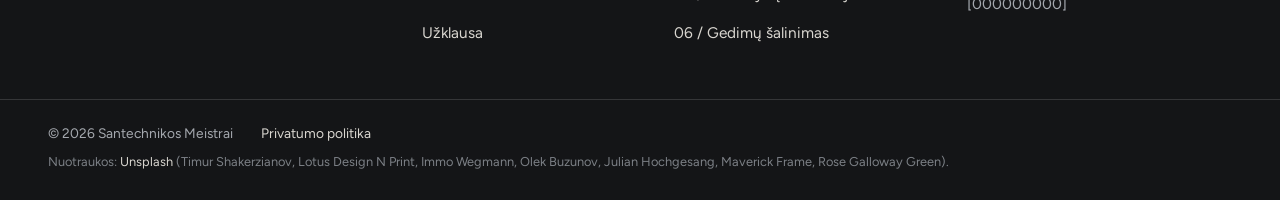
==== commit dce41e5a: "Šviesesnis ritmas ir švelnesnė tipografija - Darbų pavyzdžiai šviesiame fone (tamsios lieka problemo" ====
--- a/index.html
+++ b/index.html
@@ -23,13 +23,13 @@
   <link rel="preconnect" href="https://images.unsplash.com">
   <link rel="preload" href="assets/fonts/archivo-latin.woff2" as="font" type="font/woff2" crossorigin>
   <link rel="preload" href="assets/fonts/archivo-latin-ext.woff2" as="font" type="font/woff2" crossorigin>
-  <link rel="stylesheet" href="css/styles.css?v=20261116c">
-
-  <script src="js/intro.js?v=20261116c"></script>
-  <script src="js/config.js?v=20261116c" defer></script>
+  <link rel="stylesheet" href="css/styles.css?v=20261116d">
+
+  <script src="js/intro.js?v=20261116d"></script>
+  <script src="js/config.js?v=20261116d" defer></script>
   <script src="js/vendor/gsap.min.js" defer></script>
   <script src="js/vendor/ScrollTrigger.min.js" defer></script>
-  <script src="js/main.js?v=20261116c" defer></script>
+  <script src="js/main.js?v=20261116d" defer></script>
 
   <script type="application/ld+json">
   {
@@ -170,14 +170,14 @@
                     <li>Nufotografuokite pratekėjimo vietą: nuotrauka padės įvertinti darbus.</li>
                   </ol>
                 </div>
-                <div>
-                  <p class="prob-sub label">Ką paprastai atliekame</p>
+                <details class="prob-more" open>
+                  <summary class="prob-sub label">Ką paprastai atliekame</summary>
                   <ul class="prob-work">
                     <li>Randame tikslią pratekėjimo vietą</li>
                     <li>Keičiame pažeistą jungtį, ventilį ar vamzdžio atkarpą</li>
                     <li>Jei vamzdynas senas ir gedimai kartojasi, pasiūlome jį keisti</li>
                   </ul>
-                </div>
+                </details>
               </div>
               <div class="prob-foot">
                 <p class="prob-related"><span class="label">Susijusios paslaugos</span><a href="#paslauga-vandentiekis">01 / Vandentiekis</a><a href="#paslauga-vamzdynai">05 / Vamzdynų renovacija</a></p>
@@ -196,14 +196,14 @@
                     <li>Jei vanduo stovi, nepilkite cheminių valiklių: jie gali pažeisti vamzdžius ir apsunkinti valymą.</li>
                   </ol>
                 </div>
-                <div>
-                  <p class="prob-sub label">Ką paprastai atliekame</p>
+                <details class="prob-more" open>
+                  <summary class="prob-sub label">Ką paprastai atliekame</summary>
                   <ul class="prob-work">
                     <li>Išvalome užsikimšusią atkarpą</li>
                     <li>Ieškome priežasties: nuolydžio, nuosėdų, netinkamų jungčių</li>
                     <li>Pertvarkome atkarpas, kurios užsikemša pakartotinai</li>
                   </ul>
-                </div>
+                </details>
               </div>
               <div class="prob-foot">
                 <p class="prob-related"><span class="label">Susijusios paslaugos</span><a href="#paslauga-kanalizacija">02 / Kanalizacija</a><a href="#paslauga-diagnostika">06 / Gedimų šalinimas</a></p>
@@ -222,14 +222,14 @@
                     <li>Kurie radiatoriai šalti: visi, keli ar tik viršutinė dalis. Užsirašykite.</li>
                   </ol>
                 </div>
-                <div>
-                  <p class="prob-sub label">Ką paprastai atliekame</p>
+                <details class="prob-more" open>
+                  <summary class="prob-sub label">Ką paprastai atliekame</summary>
                   <ul class="prob-work">
                     <li>Išleidžiame orą ir patikriname cirkuliaciją</li>
                     <li>Subalansuojame sistemą, kad šiltų visi radiatoriai</li>
                     <li>Praplauname sistemą ir keičiame netinkamai veikiančius vožtuvus</li>
                   </ul>
-                </div>
+                </details>
               </div>
               <div class="prob-foot">
                 <p class="prob-related"><span class="label">Susijusios paslaugos</span><a href="#paslauga-sildymas">03 / Šildymo sistemos</a><a href="#paslauga-diagnostika">06 / Gedimų šalinimas</a></p>
@@ -248,14 +248,14 @@
                     <li>Nufotografuokite vietą, kur bus montuojama, ir esamus vamzdžių išvadus.</li>
                   </ol>
                 </div>
-                <div>
-                  <p class="prob-sub label">Ką paprastai atliekame</p>
+                <details class="prob-more" open>
+                  <summary class="prob-sub label">Ką paprastai atliekame</summary>
                   <ul class="prob-work">
                     <li>Montuojame klozetus, potinkinius rėmus, praustuvus, dušus ir vonias</li>
                     <li>Montuojame vandens šildytuvus ir prijungiame buitinę techniką</li>
                     <li>Jei reikia, perkeliame vandentiekio ir kanalizacijos išvadus</li>
                   </ul>
-                </div>
+                </details>
               </div>
               <div class="prob-foot">
                 <p class="prob-related"><span class="label">Susijusios paslaugos</span><a href="#paslauga-prietaisai">04 / Santechnikos montavimas</a></p>
@@ -274,14 +274,14 @@
                     <li>Daugiabutyje darbus stovuose reikia suderinti su bendrija ar administratoriumi.</li>
                   </ol>
                 </div>
-                <div>
-                  <p class="prob-sub label">Ką paprastai atliekame</p>
+                <details class="prob-more" open>
+                  <summary class="prob-sub label">Ką paprastai atliekame</summary>
                   <ul class="prob-work">
                     <li>Keičiame senus vandentiekio ir kanalizacijos vamzdynus</li>
                     <li>Įrengiame naujas trasas pagal planą</li>
                     <li>Pertvarkome šildymą: radiatorius, grindinį šildymą, kolektorius</li>
                   </ul>
-                </div>
+                </details>
               </div>
               <div class="prob-foot">
                 <p class="prob-related"><span class="label">Susijusios paslaugos</span><a href="#paslauga-vamzdynai">05 / Vamzdynų renovacija</a><a href="#paslauga-vandentiekis">01 / Vandentiekis</a></p>
@@ -300,14 +300,14 @@
                     <li>Kurioje vietoje: virtuvėje, vonioje, katilinėje, rūsyje.</li>
                   </ol>
                 </div>
-                <div>
-                  <p class="prob-sub label">Ką paprastai atliekame</p>
+                <details class="prob-more" open>
+                  <summary class="prob-sub label">Ką paprastai atliekame</summary>
                   <ul class="prob-work">
                     <li>Nustatome priežastį ir ją paaiškiname</li>
                     <li>Pasiūlome sprendimą ir suderiname jo kainą</li>
                     <li>Remontuojame tik jums pritarus</li>
                   </ul>
-                </div>
+                </details>
               </div>
               <div class="prob-foot">
                 <p class="prob-related"><span class="label">Susijusios paslaugos</span><a href="#paslauga-diagnostika">06 / Gedimų šalinimas</a></p>
--- a/css/styles.css
+++ b/css/styles.css
@@ -649,3 +649,51 @@
 @media (prefers-reduced-motion: reduce) {
   *, *::before, *::after { animation-duration: .01ms !important; animation-iteration-count: 1 !important; transition-duration: .01ms !important; scroll-behavior: auto !important; }
 }
+
+/* ==========================================================================
+   v4.1 — šviesesnis ritmas ir švelnesnė tipografija
+   Didžiosios raidės paliktos tik hero antraštei (prekės ženklo akcentas),
+   etiketėms ir mygtukams. Kitos antraštės — įprastu sakinio registru.
+   ========================================================================== */
+.sec-title {
+  text-transform: none; font-stretch: 88%; font-weight: 800;
+  font-size: clamp(2.1rem, 1.2rem + 3.4vw, 4.1rem); line-height: 1; letter-spacing: -0.025em;
+}
+.prob-title, .svc-name, .step h3, .shot figcaption strong, .wiz-title, .lightbox-title, .legal h1 {
+  text-transform: none; font-stretch: 90%; letter-spacing: -0.02em;
+}
+.prob-title { line-height: 1.05; }
+.svc-name { font-size: clamp(1.45rem, 1.05rem + 2vw, 2.6rem); line-height: 1.02; }
+.step h3 { font-size: 1.35rem; line-height: 1.1; }
+.wiz-title { line-height: 1.05; }
+@media (max-width: 1099px) { .nav-list a { text-transform: none; font-stretch: 88%; letter-spacing: -0.015em; } }
+
+/* Darbų pavyzdžiai — šviesus fonas (tamsios lieka tik problemos, užklausa ir poraštė) */
+.projects { background: var(--white); color: var(--text); }
+.projects .sec-index { color: var(--muted); }
+.projects .sec-index span { color: var(--accent-text); }
+.projects .demo-note { background: var(--accent-tint); color: var(--text); }
+.projects .demo-note strong { color: var(--text); }
+.projects .demo-note .icon { color: var(--accent-text); }
+.shot-img { background: var(--paper-2); }
+.shot figcaption { color: var(--muted); }
+.shot figcaption .label { color: var(--accent-text); }
+.shot figcaption strong { color: var(--graphite); }
+
+/* Problemų skiltis: „Ką paprastai atliekame“ telefone suskleidžiama */
+.prob-more > summary { list-style: none; cursor: default; }
+.prob-more > summary::-webkit-details-marker { display: none; }
+@media (max-width: 639px) {
+  .prob-more { border-top: 1px solid var(--line-dark); padding-top: 4px; }
+  .prob-more > summary {
+    display: flex; align-items: center; justify-content: space-between; gap: 12px;
+    min-height: 48px; margin: 0; cursor: pointer;
+  }
+  .prob-more > summary::after {
+    content: "+"; font-family: var(--font-head); font-size: 1.4rem; line-height: 1; color: #fff;
+    transition: transform .3s var(--ease);
+  }
+  .prob-more[open] > summary::after { transform: rotate(45deg); }
+  .prob-more[open] > summary { margin-bottom: 10px; }
+}
+@media (min-width: 640px) { .prob-more > summary { pointer-events: none; } }
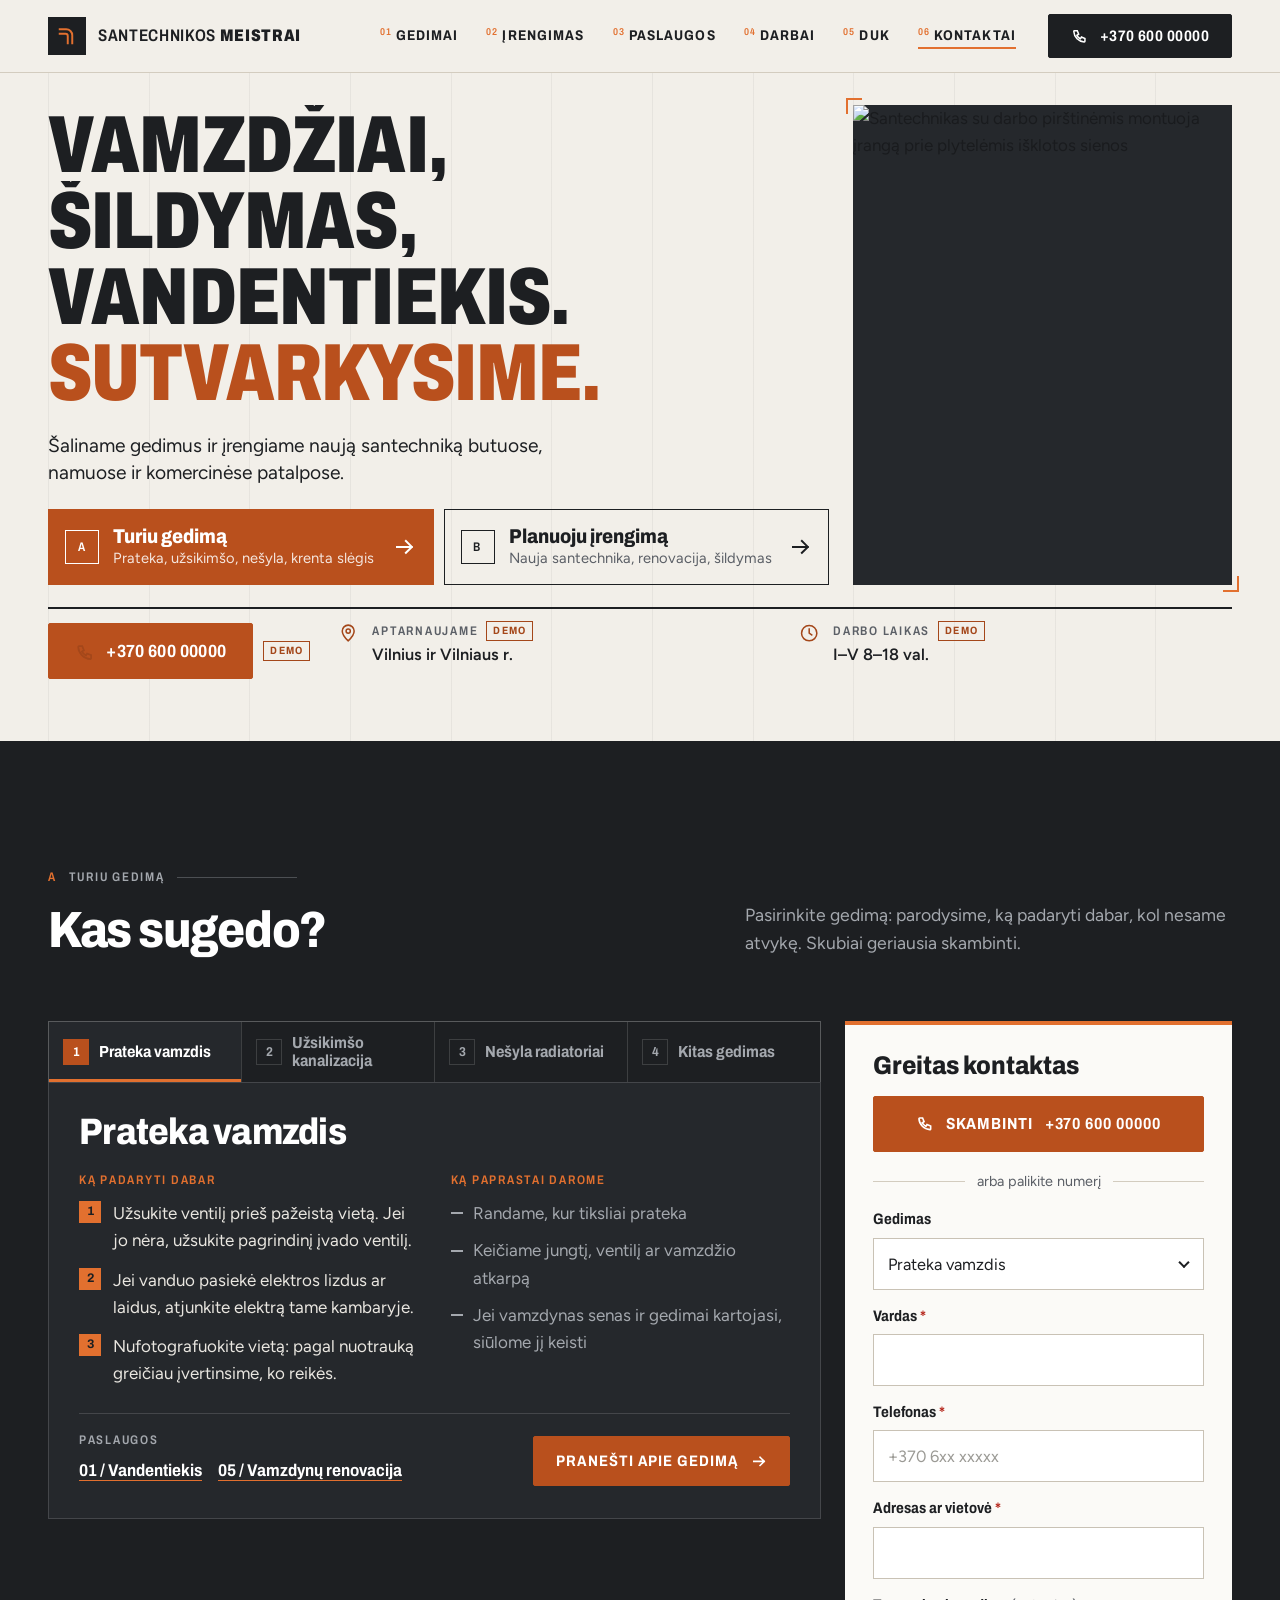
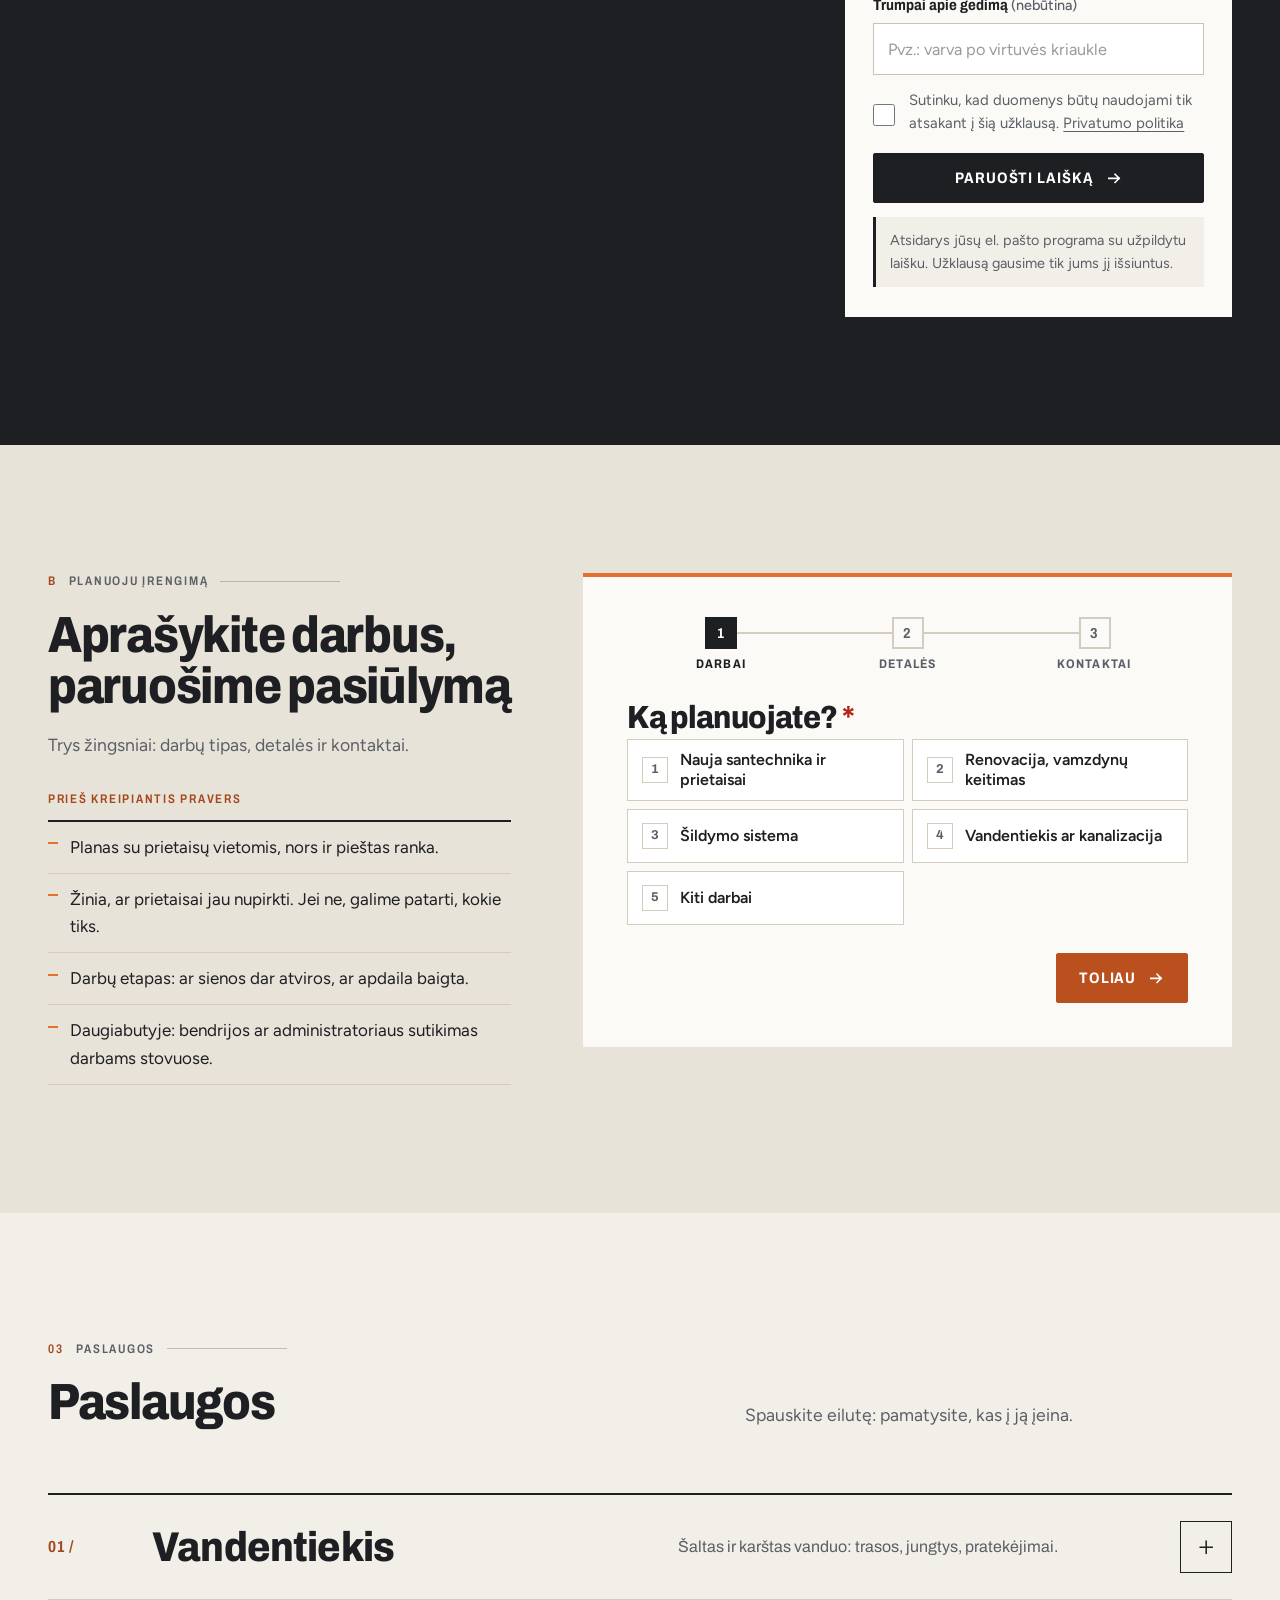
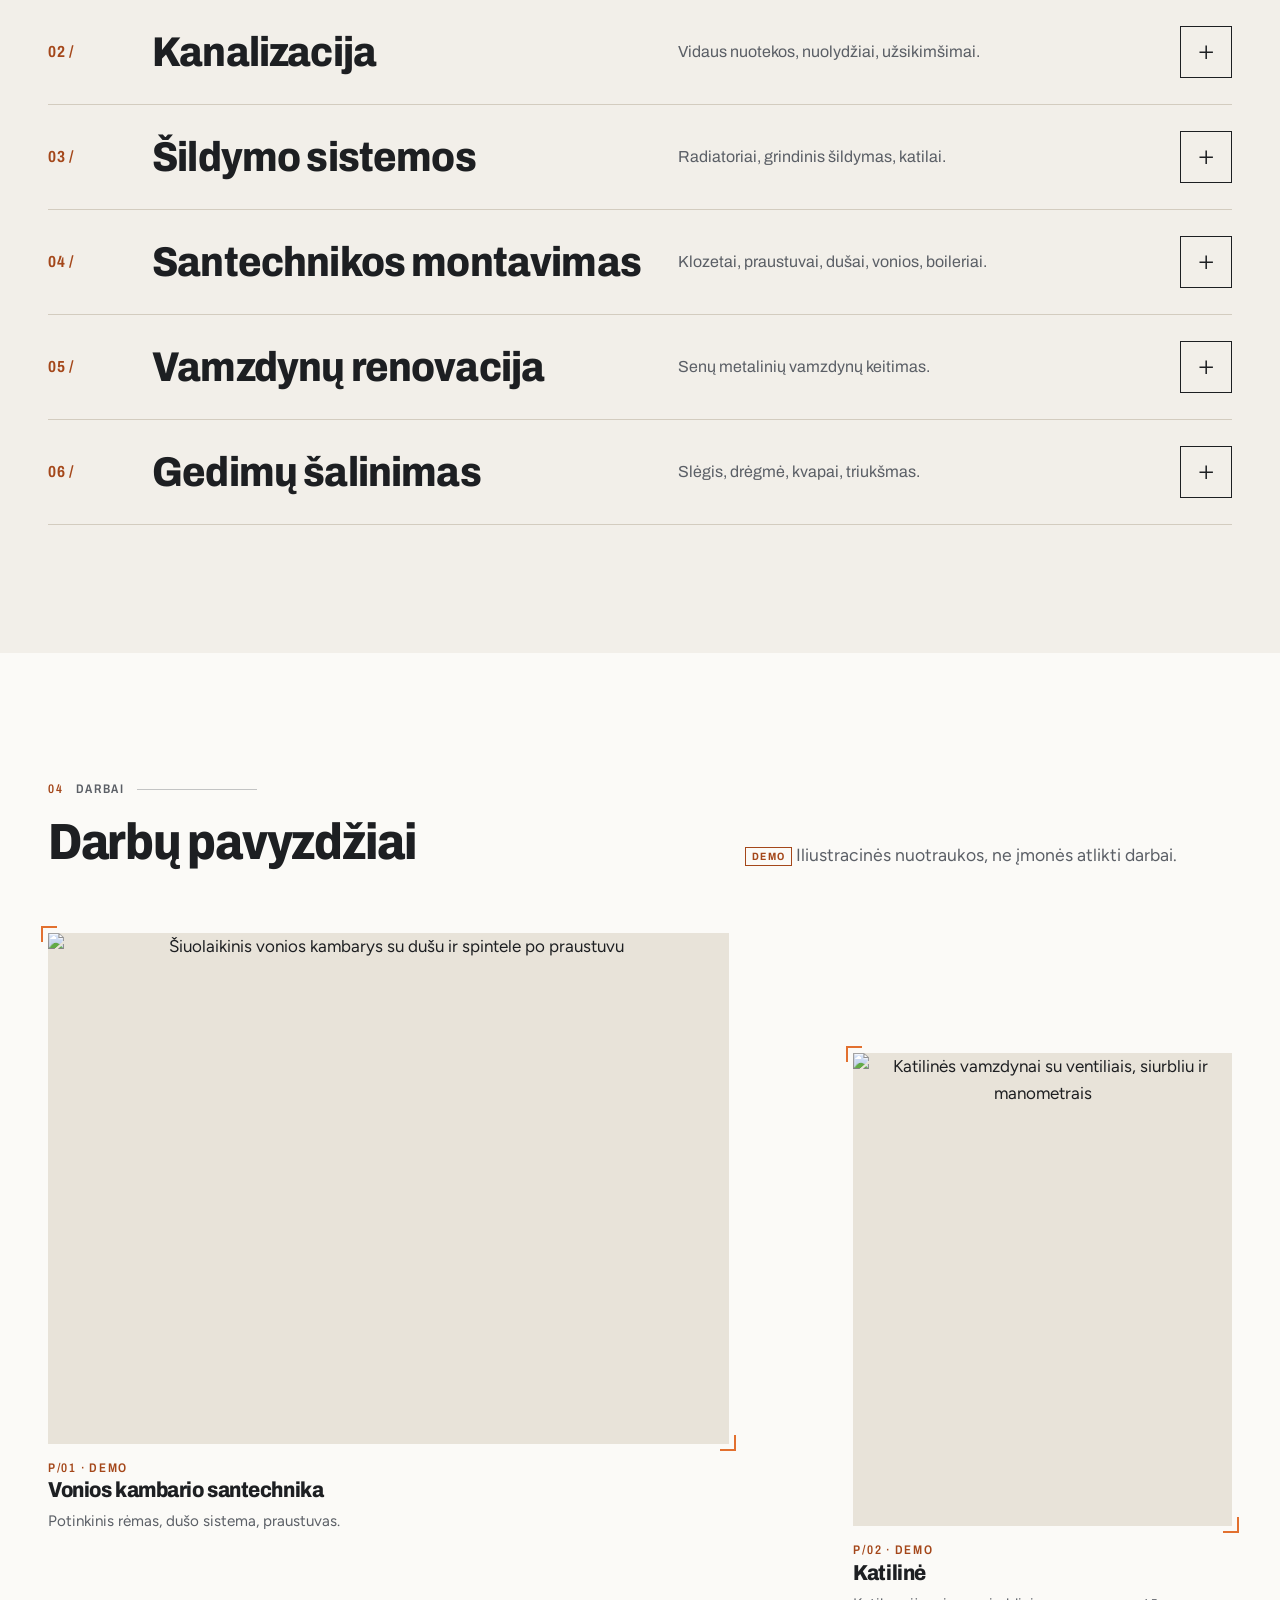
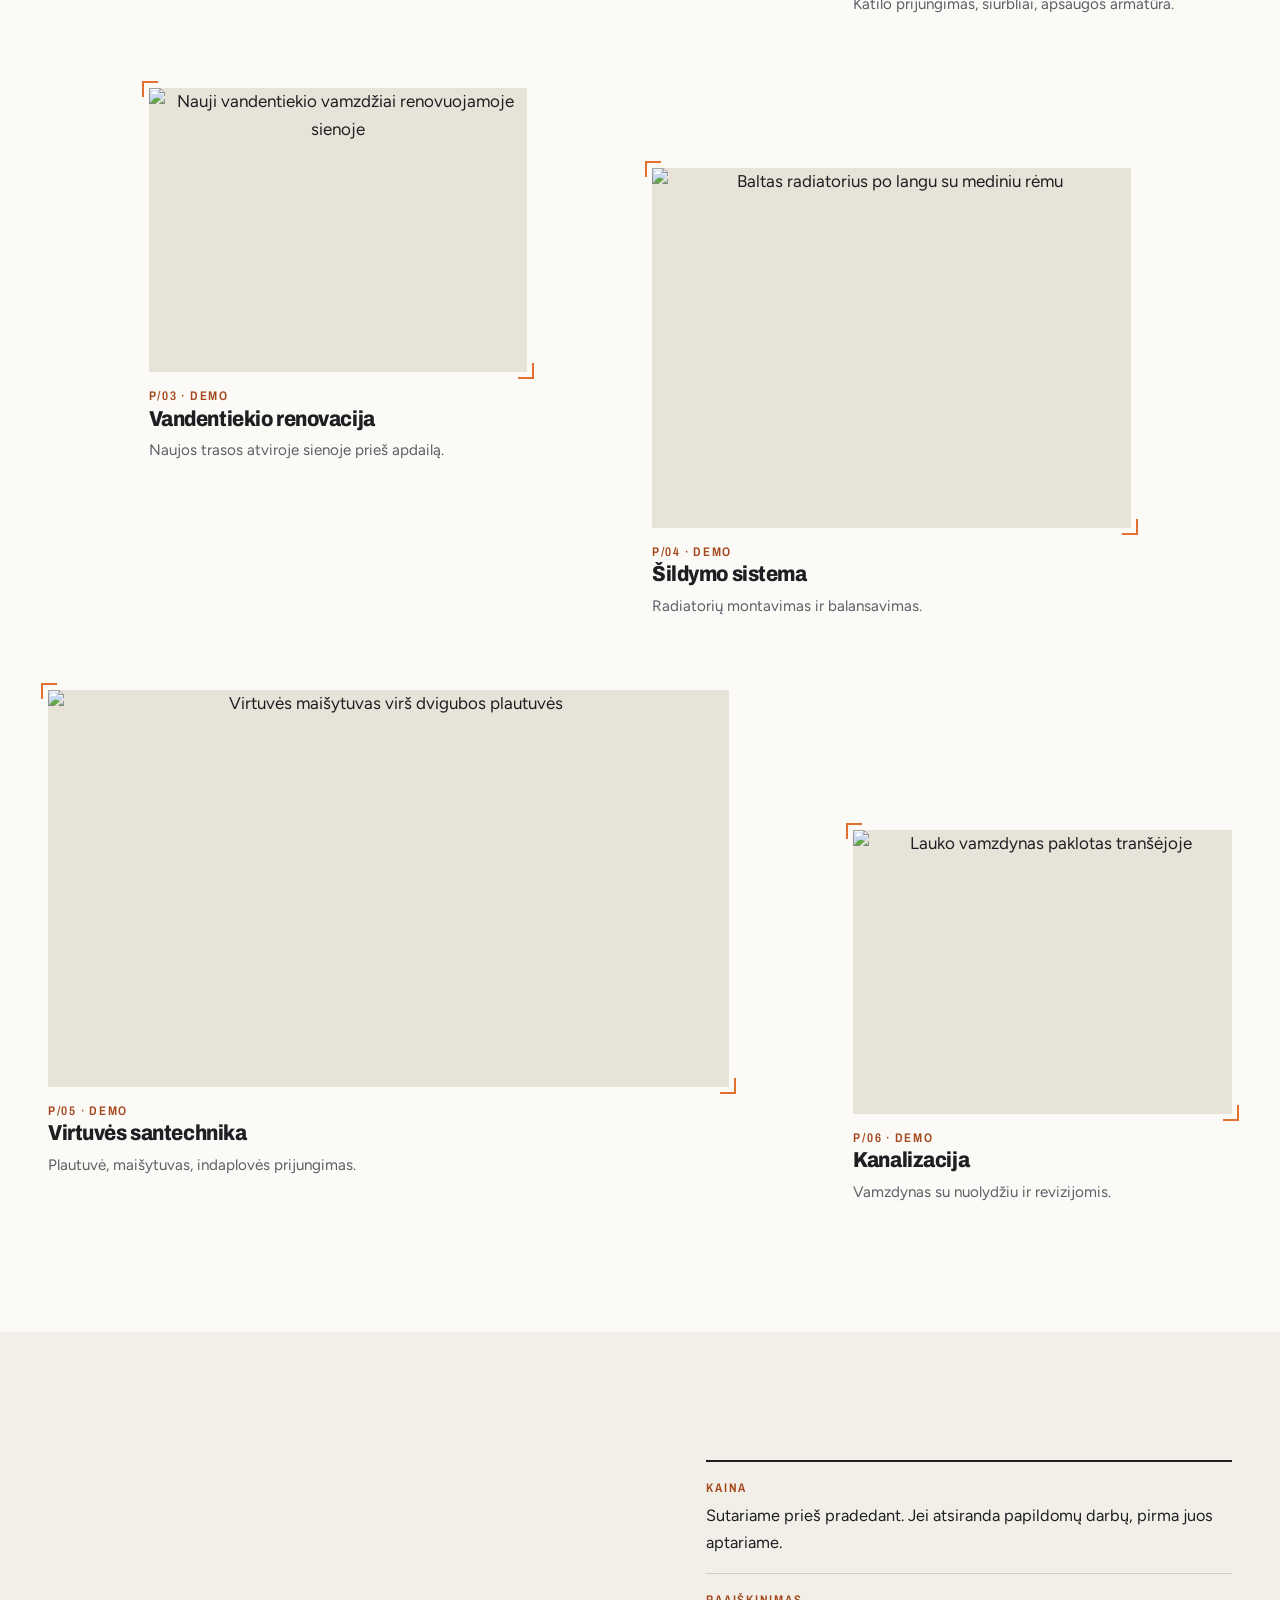
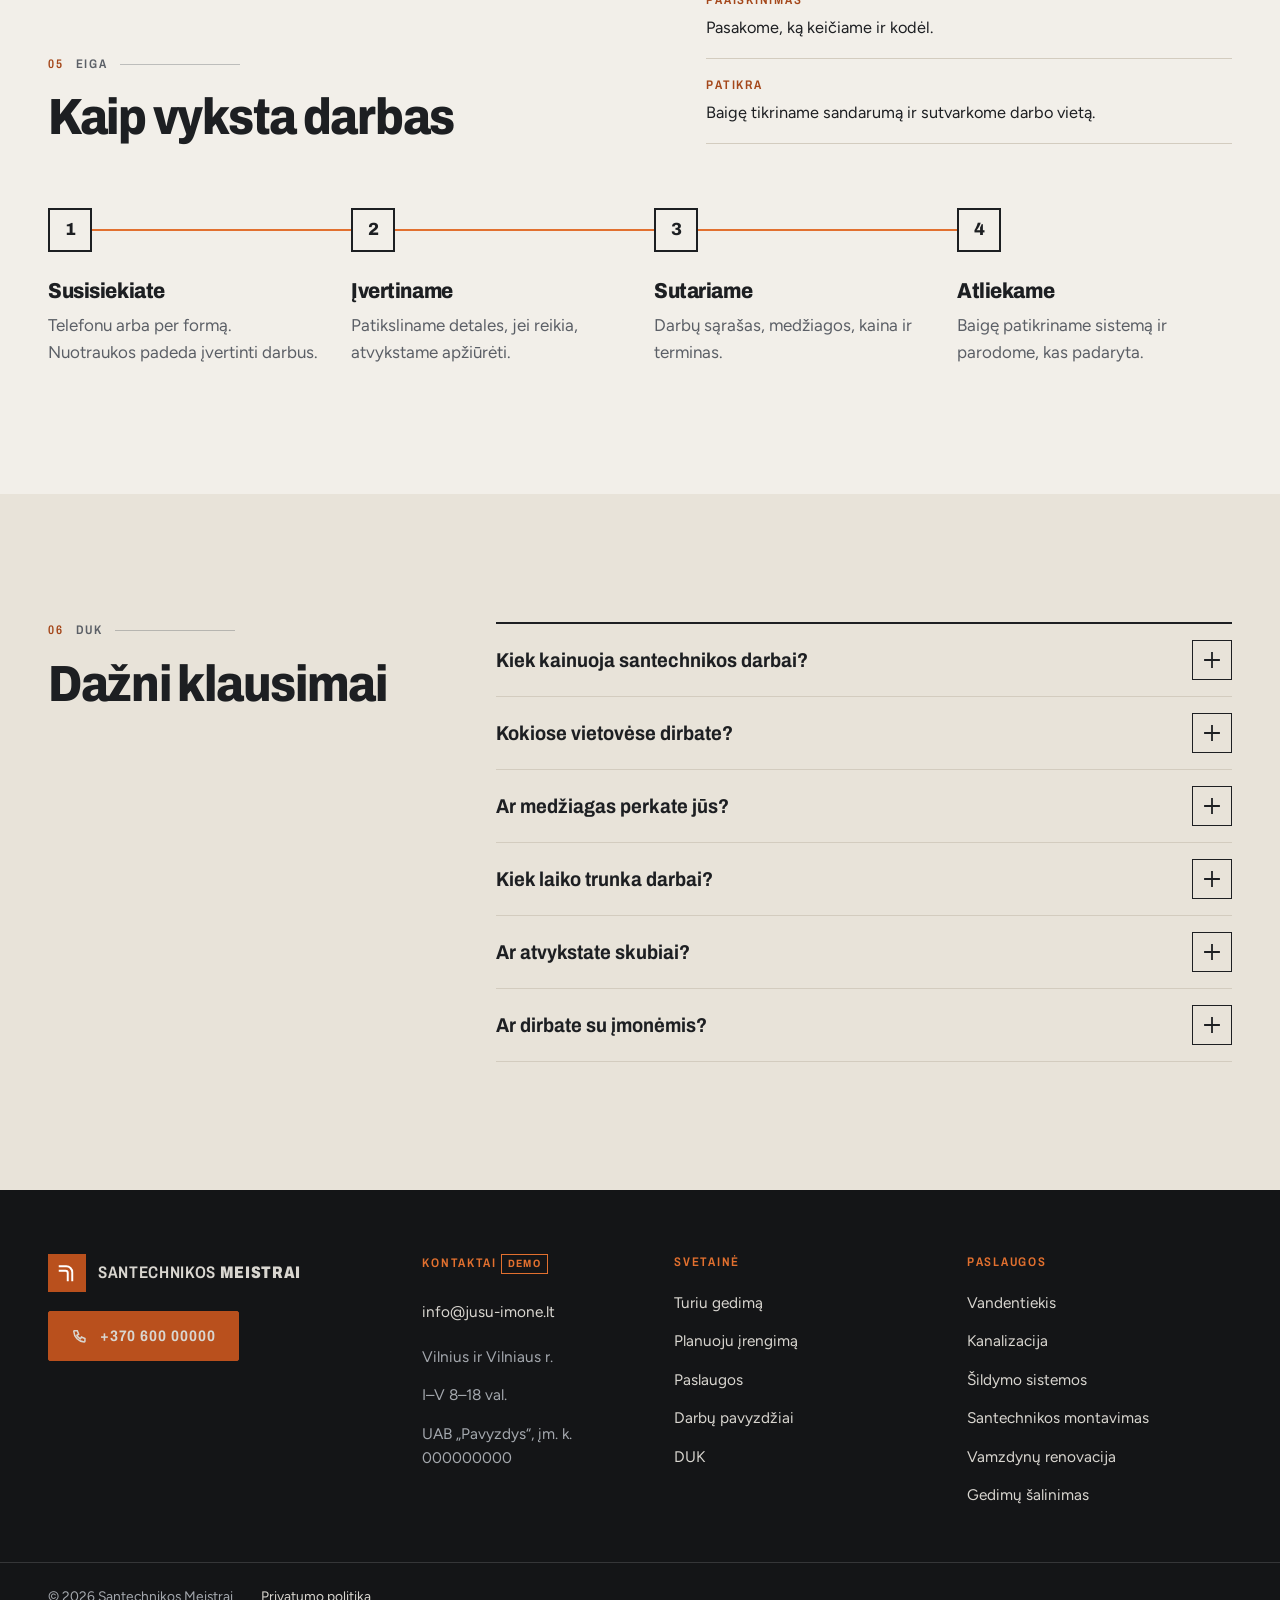
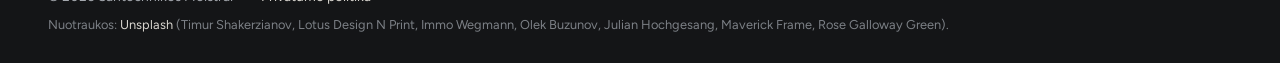
==== commit 5a3e38d8: "Du keliai: „Turiu gedimą“ ir „Planuoju įrengimą“ - Hero: mažesnė (bet didžiausia puslapyje) antraštė" ====
--- a/index.html
+++ b/index.html
@@ -5,8 +5,8 @@
   <meta name="viewport" content="width=device-width, initial-scale=1">
   <meta http-equiv="Content-Security-Policy" content="default-src 'self'; script-src 'self'; style-src 'self' 'unsafe-inline'; img-src 'self' https://images.unsplash.com data:; font-src 'self'; connect-src 'self' https://formspree.io; form-action 'self'; base-uri 'self'; object-src 'none'; upgrade-insecure-requests">
   <meta name="referrer" content="strict-origin-when-cross-origin">
-  <title>Santechnikos Meistrai — vamzdžiai, šildymas, vandentiekis</title>
-  <meta name="description" content="Vandentiekio, kanalizacijos ir šildymo sistemų montavimas, remontas ir renovacija namams bei verslui. Pasirinkite problemą ir aprašykite ją per minutę.">
+  <title>Santechnikos Meistrai — gedimai ir santechnikos įrengimas</title>
+  <meta name="description" content="Vandentiekio, kanalizacijos ir šildymo gedimų šalinimas bei naujos santechnikos įrengimas butuose, namuose ir komercinėse patalpose.">
   <meta name="theme-color" content="#1d1f22">
   <link rel="canonical" href="https://ehodazas.github.io/santechnikos-meistrai/">
 
@@ -14,7 +14,7 @@
   <meta property="og:locale" content="lt_LT">
   <meta property="og:site_name" content="Santechnikos Meistrai">
   <meta property="og:title" content="Vamzdžiai, šildymas, vandentiekis. Sutvarkysime.">
-  <meta property="og:description" content="Santechnikos montavimo, remonto ir renovacijos darbai namams bei verslui.">
+  <meta property="og:description" content="Gedimų šalinimas ir santechnikos įrengimas butuose, namuose ir komercinėse patalpose.">
   <meta property="og:url" content="https://ehodazas.github.io/santechnikos-meistrai/">
   <meta property="og:image" content="https://images.unsplash.com/photo-1676210134050-6f12c6898395?w=1200&h=630&fit=crop&auto=format&q=75">
   <meta name="twitter:card" content="summary_large_image">
@@ -23,20 +23,20 @@
   <link rel="preconnect" href="https://images.unsplash.com">
   <link rel="preload" href="assets/fonts/archivo-latin.woff2" as="font" type="font/woff2" crossorigin>
   <link rel="preload" href="assets/fonts/archivo-latin-ext.woff2" as="font" type="font/woff2" crossorigin>
-  <link rel="stylesheet" href="css/styles.css?v=20261116d">
-
-  <script src="js/intro.js?v=20261116d"></script>
-  <script src="js/config.js?v=20261116d" defer></script>
+  <link rel="stylesheet" href="css/styles.css?v=20261121a">
+
+  <script src="js/intro.js?v=20261121a"></script>
+  <script src="js/config.js?v=20261121a" defer></script>
   <script src="js/vendor/gsap.min.js" defer></script>
   <script src="js/vendor/ScrollTrigger.min.js" defer></script>
-  <script src="js/main.js?v=20261116d" defer></script>
+  <script src="js/main.js?v=20261121a" defer></script>
 
   <script type="application/ld+json">
   {
     "@context": "https://schema.org",
     "@type": "Plumber",
     "name": "Santechnikos Meistrai",
-    "description": "Vandentiekio, kanalizacijos ir šildymo sistemų montavimas, remontas ir renovacija.",
+    "description": "Vandentiekio, kanalizacijos ir šildymo gedimų šalinimas bei santechnikos įrengimas.",
     "url": "https://ehodazas.github.io/santechnikos-meistrai/"
   }
   </script>
@@ -72,20 +72,20 @@
 
       <nav class="main-nav" id="pagrindinis-meniu" aria-label="Pagrindinė navigacija">
         <ul class="nav-list">
-          <li><a href="#problema"><span class="nav-idx" aria-hidden="true">01</span>Problemos</a></li>
-          <li><a href="#paslaugos"><span class="nav-idx" aria-hidden="true">02</span>Paslaugos</a></li>
-          <li><a href="#darbai"><span class="nav-idx" aria-hidden="true">03</span>Darbų pavyzdžiai</a></li>
-          <li><a href="#kaip-dirbame"><span class="nav-idx" aria-hidden="true">04</span>Kaip dirbame</a></li>
+          <li><a href="#gedimas"><span class="nav-idx" aria-hidden="true">01</span>Gedimai</a></li>
+          <li><a href="#irengimas"><span class="nav-idx" aria-hidden="true">02</span>Įrengimas</a></li>
+          <li><a href="#paslaugos"><span class="nav-idx" aria-hidden="true">03</span>Paslaugos</a></li>
+          <li><a href="#darbai"><span class="nav-idx" aria-hidden="true">04</span>Darbai</a></li>
           <li><a href="#duk"><span class="nav-idx" aria-hidden="true">05</span>DUK</a></li>
           <li><a href="#kontaktai"><span class="nav-idx" aria-hidden="true">06</span>Kontaktai</a></li>
         </ul>
         <div class="nav-mobile-foot">
-          <a class="btn btn-accent btn-block" href="#kontaktai">Aprašyti problemą <svg class="icon" aria-hidden="true"><use href="#i-arrow"/></svg></a>
-          <p class="nav-mobile-contact"><a data-config-link="phone" data-config="phone" href="tel:+37060000000">+370 600 00000</a><a data-config-link="email" data-config="email" href="mailto:info@jusu-imone.lt">info@jusu-imone.lt</a></p>
+          <a class="btn btn-accent btn-block" data-config-link="phone" href="tel:+37060000000"><svg class="icon" aria-hidden="true"><use href="#i-phone"/></svg><span data-config="phone">+370 600 00000</span></a>
+          <p class="nav-mobile-note"><span class="demo-badge" data-demo-only>Demo</span> Darbo laikas: <span data-config="workingHours">I–V 8–18 val.</span></p>
         </div>
       </nav>
 
-      <a class="btn btn-dark header-cta" href="#kontaktai">Užklausa <svg class="icon" aria-hidden="true"><use href="#i-arrow"/></svg></a>
+      <a class="btn btn-dark header-call" data-config-link="phone" href="tel:+37060000000"><svg class="icon" aria-hidden="true"><use href="#i-phone"/></svg><span data-config="phone">+370 600 00000</span></a>
 
       <button class="menu-toggle" type="button" aria-expanded="false" aria-controls="pagrindinis-meniu">
         <span class="menu-toggle-label" aria-hidden="true">Meniu</span>
@@ -100,8 +100,6 @@
     <!-- ============ HERO ============ -->
     <section class="hero" id="pradzia" aria-labelledby="hero-title">
       <div class="container hero-grid">
-        <p class="hero-meta label" data-hero-item><span>Santechnika</span><span>Šildymas</span><span>Vandentiekis</span></p>
-
         <div class="hero-text">
           <h1 id="hero-title" class="hero-title">
             <span class="hl"><span>Vamzdžiai,</span></span>
@@ -111,210 +109,350 @@
           </h1>
         </div>
 
+        <p class="hero-lead" data-hero-item>Šaliname gedimus ir įrengiame naują santechniką butuose, namuose ir komercinėse patalpose.</p>
+
+        <div class="paths" data-hero-item>
+          <a class="path path--fault" href="#gedimas">
+            <span class="path-k label">A</span>
+            <span class="path-title">Turiu gedimą</span>
+            <span class="path-desc">Prateka, užsikimšo, nešyla, krenta slėgis</span>
+            <svg class="icon" aria-hidden="true"><use href="#i-arrow"/></svg>
+          </a>
+          <a class="path path--plan" href="#irengimas">
+            <span class="path-k label">B</span>
+            <span class="path-title">Planuoju įrengimą</span>
+            <span class="path-desc">Nauja santechnika, renovacija, šildymas</span>
+            <svg class="icon" aria-hidden="true"><use href="#i-arrow"/></svg>
+          </a>
+        </div>
+
         <figure class="hero-photo frame" data-hero-photo>
           <img
-            src="https://images.unsplash.com/photo-1676210134050-6f12c6898395?w=1000&h=1250&fit=crop&auto=format&q=75"
-            srcset="https://images.unsplash.com/photo-1676210134050-6f12c6898395?w=640&h=520&fit=crop&auto=format&q=72 640w,
-                    https://images.unsplash.com/photo-1676210134050-6f12c6898395?w=1000&h=1250&fit=crop&auto=format&q=75 1000w,
-                    https://images.unsplash.com/photo-1676210134050-6f12c6898395?w=1400&h=1750&fit=crop&auto=format&q=72 1400w"
-            sizes="(min-width: 1024px) 34vw, 100vw" width="1000" height="1250"
+            src="https://images.unsplash.com/photo-1676210134050-6f12c6898395?w=900&h=1100&fit=crop&auto=format&q=75"
+            srcset="https://images.unsplash.com/photo-1676210134050-6f12c6898395?w=640&h=440&fit=crop&auto=format&q=72 640w,
+                    https://images.unsplash.com/photo-1676210134050-6f12c6898395?w=900&h=1100&fit=crop&auto=format&q=75 900w,
+                    https://images.unsplash.com/photo-1676210134050-6f12c6898395?w=1300&h=1600&fit=crop&auto=format&q=72 1300w"
+            sizes="(min-width: 1024px) 32vw, 100vw" width="900" height="1100"
             alt="Santechnikas su darbo pirštinėmis montuoja įrangą prie plytelėmis išklotos sienos"
             fetchpriority="high">
-          <figcaption class="frame-tag label">Montavimo darbai</figcaption>
         </figure>
 
-        <div class="hero-side" data-hero-item>
-          <p class="hero-lead">Santechnikos montavimo, remonto ir renovacijos darbai namams bei verslui.</p>
-          <div class="hero-actions">
-            <a class="btn btn-accent btn-lg" href="#problema">Aprašyti problemą <svg class="icon" aria-hidden="true"><use href="#i-arrow-down"/></svg></a>
-            <a class="btn btn-line btn-lg" href="#paslaugos">Visos paslaugos</a>
-            <!-- Vamzdžio linija veda į problemų pasirinkimą -->
-            <a class="hero-start" href="#problema">
-              <svg class="hero-pipe" viewBox="0 0 64 28" aria-hidden="true" focusable="false"><path d="M2 2 V12 a12 12 0 0 0 12 12 H62" pathLength="1"/></svg>
-              <span class="label">Pradėkite nuo problemos</span>
-              <svg class="icon" aria-hidden="true"><use href="#i-arrow-down"/></svg>
-            </a>
-          </div>
-        </div>
+        <!-- Kontaktai pirmame ekrane -->
+        <ul class="contact-strip" role="list" data-hero-item>
+          <li class="cs-phone">
+            <a class="btn btn-accent btn-lg" data-config-link="phone" href="tel:+37060000000"><svg class="icon" aria-hidden="true"><use href="#i-phone"/></svg><span data-config="phone">+370 600 00000</span></a>
+            <span class="demo-badge" data-demo-only>Demo</span>
+          </li>
+          <li>
+            <svg class="icon" aria-hidden="true"><use href="#i-pin"/></svg>
+            <div><span class="label">Aptarnaujame <span class="demo-badge" data-demo-only>Demo</span></span><span class="cs-value" data-config="serviceArea">Vilnius ir Vilniaus r.</span></div>
+          </li>
+          <li>
+            <svg class="icon" aria-hidden="true"><use href="#i-clock"/></svg>
+            <div><span class="label">Darbo laikas <span class="demo-badge" data-demo-only>Demo</span></span><span class="cs-value" data-config="workingHours">I–V 8–18 val.</span></div>
+          </li>
+        </ul>
       </div>
     </section>
 
-    <!-- ============ PROBLEMŲ PASIRINKIMAS ============ -->
-    <section class="section problems" id="problema" aria-labelledby="problema-title">
+    <!-- ============ A. GEDIMAS ============ -->
+    <section class="section fault" id="gedimas" aria-labelledby="gedimas-title">
       <div class="container">
-        <div class="sec-head">
-          <p class="sec-index label"><span>01</span>Problemos</p>
-          <h2 id="problema-title" class="sec-title">Kokia santechnikos problema jus užklupo?</h2>
-          <p class="sec-intro">Pasirinkite situaciją: parodysime, ką galite padaryti iš karto, ką paprastai atliekame ir kurią paslaugą rinktis.</p>
-        </div>
-
-        <div class="prob-grid" data-problems>
-          <div class="prob-list" role="tablist" aria-label="Santechnikos problemos" aria-orientation="vertical">
-            <button class="prob-tab" role="tab" id="pt-pratekejimas" aria-controls="pp-pratekejimas" aria-selected="true" data-problem-key="pratekejimas"><span class="prob-n">A</span><span class="prob-name">Prateka vamzdis</span><svg class="icon" aria-hidden="true"><use href="#i-arrow"/></svg></button>
-            <button class="prob-tab" role="tab" id="pt-uzsikimsimas" aria-controls="pp-uzsikimsimas" aria-selected="false" tabindex="-1" data-problem-key="uzsikimsimas"><span class="prob-n">B</span><span class="prob-name">Užsikimšo kanalizacija</span><svg class="icon" aria-hidden="true"><use href="#i-arrow"/></svg></button>
-            <button class="prob-tab" role="tab" id="pt-radiatoriai" aria-controls="pp-radiatoriai" aria-selected="false" tabindex="-1" data-problem-key="radiatoriai"><span class="prob-n">C</span><span class="prob-name">Nešyla radiatoriai</span><svg class="icon" aria-hidden="true"><use href="#i-arrow"/></svg></button>
-            <button class="prob-tab" role="tab" id="pt-nauja" aria-controls="pp-nauja" aria-selected="false" tabindex="-1" data-problem-key="nauja"><span class="prob-n">D</span><span class="prob-name">Reikia naujos santechnikos</span><svg class="icon" aria-hidden="true"><use href="#i-arrow"/></svg></button>
-            <button class="prob-tab" role="tab" id="pt-renovacija" aria-controls="pp-renovacija" aria-selected="false" tabindex="-1" data-problem-key="renovacija"><span class="prob-n">E</span><span class="prob-name">Planuoju renovaciją</span><svg class="icon" aria-hidden="true"><use href="#i-arrow"/></svg></button>
-            <button class="prob-tab" role="tab" id="pt-kita" aria-controls="pp-kita" aria-selected="false" tabindex="-1" data-problem-key="kita"><span class="prob-n">F</span><span class="prob-name">Kita problema</span><svg class="icon" aria-hidden="true"><use href="#i-arrow"/></svg></button>
-          </div>
-
-          <div class="prob-panels">
-            <article class="prob-panel" id="pp-pratekejimas" role="tabpanel" aria-labelledby="pt-pratekejimas" tabindex="0">
-              <h3 class="prob-title">Prateka vamzdis</h3>
-              <div class="prob-cols">
-                <div>
-                  <p class="prob-sub label">Ką padaryti dabar</p>
-                  <ol class="prob-steps">
-                    <li>Užsukite ventilį prieš pažeistą vietą. Jei jo nėra, užsukite pagrindinį vandens įvado ventilį.</li>
-                    <li>Jei vanduo pasiekė elektros instaliaciją, atjunkite elektrą tame kambaryje.</li>
-                    <li>Nufotografuokite pratekėjimo vietą: nuotrauka padės įvertinti darbus.</li>
-                  </ol>
-                </div>
-                <details class="prob-more" open>
-                  <summary class="prob-sub label">Ką paprastai atliekame</summary>
-                  <ul class="prob-work">
-                    <li>Randame tikslią pratekėjimo vietą</li>
-                    <li>Keičiame pažeistą jungtį, ventilį ar vamzdžio atkarpą</li>
-                    <li>Jei vamzdynas senas ir gedimai kartojasi, pasiūlome jį keisti</li>
-                  </ul>
-                </details>
-              </div>
-              <div class="prob-foot">
-                <p class="prob-related"><span class="label">Susijusios paslaugos</span><a href="#paslauga-vandentiekis">01 / Vandentiekis</a><a href="#paslauga-vamzdynai">05 / Vamzdynų renovacija</a></p>
-                <a class="btn btn-accent" href="#kontaktai" data-problem="pratekejimas">Aprašyti šią problemą <svg class="icon" aria-hidden="true"><use href="#i-arrow"/></svg></a>
-              </div>
-            </article>
-
-            <article class="prob-panel" id="pp-uzsikimsimas" role="tabpanel" aria-labelledby="pt-uzsikimsimas" tabindex="0" hidden>
-              <h3 class="prob-title">Užsikimšo kanalizacija</h3>
-              <div class="prob-cols">
-                <div>
-                  <p class="prob-sub label">Ką padaryti dabar</p>
-                  <ol class="prob-steps">
-                    <li>Nebenaudokite vandens prietaise, kuris užsikimšo, kad vanduo neišsilietų.</li>
-                    <li>Atkreipkite dėmesį, ar užsikimšo vienas prietaisas, ar keli. Tai padeda rasti, kur yra kliūtis.</li>
-                    <li>Jei vanduo stovi, nepilkite cheminių valiklių: jie gali pažeisti vamzdžius ir apsunkinti valymą.</li>
-                  </ol>
-                </div>
-                <details class="prob-more" open>
-                  <summary class="prob-sub label">Ką paprastai atliekame</summary>
-                  <ul class="prob-work">
-                    <li>Išvalome užsikimšusią atkarpą</li>
-                    <li>Ieškome priežasties: nuolydžio, nuosėdų, netinkamų jungčių</li>
-                    <li>Pertvarkome atkarpas, kurios užsikemša pakartotinai</li>
-                  </ul>
-                </details>
-              </div>
-              <div class="prob-foot">
-                <p class="prob-related"><span class="label">Susijusios paslaugos</span><a href="#paslauga-kanalizacija">02 / Kanalizacija</a><a href="#paslauga-diagnostika">06 / Gedimų šalinimas</a></p>
-                <a class="btn btn-accent" href="#kontaktai" data-problem="uzsikimsimas">Aprašyti šią problemą <svg class="icon" aria-hidden="true"><use href="#i-arrow"/></svg></a>
-              </div>
-            </article>
-
-            <article class="prob-panel" id="pp-radiatoriai" role="tabpanel" aria-labelledby="pt-radiatoriai" tabindex="0" hidden>
-              <h3 class="prob-title">Nešyla radiatoriai</h3>
-              <div class="prob-cols">
-                <div>
-                  <p class="prob-sub label">Ką patikrinti patiems</p>
-                  <ol class="prob-steps">
-                    <li>Ar atsukti radiatoriaus ventiliai ir termostatinė galvutė.</li>
-                    <li>Kokį slėgį rodo katilo ar sistemos manometras. Leistinos ribos nurodytos įrangos instrukcijoje.</li>
-                    <li>Kurie radiatoriai šalti: visi, keli ar tik viršutinė dalis. Užsirašykite.</li>
-                  </ol>
-                </div>
-                <details class="prob-more" open>
-                  <summary class="prob-sub label">Ką paprastai atliekame</summary>
-                  <ul class="prob-work">
-                    <li>Išleidžiame orą ir patikriname cirkuliaciją</li>
-                    <li>Subalansuojame sistemą, kad šiltų visi radiatoriai</li>
-                    <li>Praplauname sistemą ir keičiame netinkamai veikiančius vožtuvus</li>
-                  </ul>
-                </details>
-              </div>
-              <div class="prob-foot">
-                <p class="prob-related"><span class="label">Susijusios paslaugos</span><a href="#paslauga-sildymas">03 / Šildymo sistemos</a><a href="#paslauga-diagnostika">06 / Gedimų šalinimas</a></p>
-                <a class="btn btn-accent" href="#kontaktai" data-problem="radiatoriai">Aprašyti šią problemą <svg class="icon" aria-hidden="true"><use href="#i-arrow"/></svg></a>
-              </div>
-            </article>
-
-            <article class="prob-panel" id="pp-nauja" role="tabpanel" aria-labelledby="pt-nauja" tabindex="0" hidden>
-              <h3 class="prob-title">Reikia naujos santechnikos</h3>
-              <div class="prob-cols">
-                <div>
-                  <p class="prob-sub label">Ką paruošti iš anksto</p>
-                  <ol class="prob-steps">
-                    <li>Surašykite, ką reikia sumontuoti: klozetą, praustuvą, dušą, vandens šildytuvą ar kt.</li>
-                    <li>Pažymėkite, ar prietaisai jau nupirkti. Jei dar ne, pasitarkite prieš pirkdami.</li>
-                    <li>Nufotografuokite vietą, kur bus montuojama, ir esamus vamzdžių išvadus.</li>
-                  </ol>
-                </div>
-                <details class="prob-more" open>
-                  <summary class="prob-sub label">Ką paprastai atliekame</summary>
-                  <ul class="prob-work">
-                    <li>Montuojame klozetus, potinkinius rėmus, praustuvus, dušus ir vonias</li>
-                    <li>Montuojame vandens šildytuvus ir prijungiame buitinę techniką</li>
-                    <li>Jei reikia, perkeliame vandentiekio ir kanalizacijos išvadus</li>
-                  </ul>
-                </details>
-              </div>
-              <div class="prob-foot">
-                <p class="prob-related"><span class="label">Susijusios paslaugos</span><a href="#paslauga-prietaisai">04 / Santechnikos montavimas</a></p>
-                <a class="btn btn-accent" href="#kontaktai" data-problem="nauja">Aprašyti šią problemą <svg class="icon" aria-hidden="true"><use href="#i-arrow"/></svg></a>
-              </div>
-            </article>
-
-            <article class="prob-panel" id="pp-renovacija" role="tabpanel" aria-labelledby="pt-renovacija" tabindex="0" hidden>
-              <h3 class="prob-title">Planuoju renovaciją</h3>
-              <div class="prob-cols">
-                <div>
-                  <p class="prob-sub label">Ką verta žinoti</p>
-                  <ol class="prob-steps">
-                    <li>Santechniką verta kviesti prieš apdailos darbus, kol sienos ir grindys dar atviros.</li>
-                    <li>Turėkite planą su prietaisų vietomis, net jei jis pieštas ranka.</li>
-                    <li>Daugiabutyje darbus stovuose reikia suderinti su bendrija ar administratoriumi.</li>
-                  </ol>
-                </div>
-                <details class="prob-more" open>
-                  <summary class="prob-sub label">Ką paprastai atliekame</summary>
-                  <ul class="prob-work">
-                    <li>Keičiame senus vandentiekio ir kanalizacijos vamzdynus</li>
-                    <li>Įrengiame naujas trasas pagal planą</li>
-                    <li>Pertvarkome šildymą: radiatorius, grindinį šildymą, kolektorius</li>
-                  </ul>
-                </details>
-              </div>
-              <div class="prob-foot">
-                <p class="prob-related"><span class="label">Susijusios paslaugos</span><a href="#paslauga-vamzdynai">05 / Vamzdynų renovacija</a><a href="#paslauga-vandentiekis">01 / Vandentiekis</a></p>
-                <a class="btn btn-accent" href="#kontaktai" data-problem="renovacija">Aprašyti šią problemą <svg class="icon" aria-hidden="true"><use href="#i-arrow"/></svg></a>
-              </div>
-            </article>
-
-            <article class="prob-panel" id="pp-kita" role="tabpanel" aria-labelledby="pt-kita" tabindex="0" hidden>
-              <h3 class="prob-title">Kita problema</h3>
-              <div class="prob-cols">
-                <div>
-                  <p class="prob-sub label">Ką aprašyti</p>
-                  <ol class="prob-steps">
-                    <li>Ką pastebėjote: drėgmę, kvapą, triukšmą vamzdžiuose ar silpną vandens slėgį.</li>
-                    <li>Nuo kada tai vyksta ir ar problema nuolatinė, ar pasikartojanti.</li>
-                    <li>Kurioje vietoje: virtuvėje, vonioje, katilinėje, rūsyje.</li>
-                  </ol>
-                </div>
-                <details class="prob-more" open>
-                  <summary class="prob-sub label">Ką paprastai atliekame</summary>
-                  <ul class="prob-work">
-                    <li>Nustatome priežastį ir ją paaiškiname</li>
-                    <li>Pasiūlome sprendimą ir suderiname jo kainą</li>
-                    <li>Remontuojame tik jums pritarus</li>
-                  </ul>
-                </details>
-              </div>
-              <div class="prob-foot">
-                <p class="prob-related"><span class="label">Susijusios paslaugos</span><a href="#paslauga-diagnostika">06 / Gedimų šalinimas</a></p>
-                <a class="btn btn-accent" href="#kontaktai" data-problem="kita">Aprašyti šią problemą <svg class="icon" aria-hidden="true"><use href="#i-arrow"/></svg></a>
-              </div>
-            </article>
-          </div>
+        <div class="sec-head sec-head--split">
+          <div>
+            <p class="sec-index label"><span>A</span>Turiu gedimą</p>
+            <h2 id="gedimas-title" class="sec-title">Kas sugedo?</h2>
+          </div>
+          <p class="sec-intro">Pasirinkite gedimą: parodysime, ką padaryti dabar, kol nesame atvykę. Skubiai geriausia skambinti.</p>
+        </div>
+
+        <div class="fault-grid">
+          <div class="fault-main" data-problems>
+            <div class="prob-list" role="tablist" aria-label="Gedimai">
+              <button class="prob-tab" role="tab" id="pt-pratekejimas" aria-controls="pp-pratekejimas" aria-selected="true" data-problem-key="pratekejimas"><span class="prob-n">1</span><span class="prob-name">Prateka vamzdis</span></button>
+              <button class="prob-tab" role="tab" id="pt-uzsikimsimas" aria-controls="pp-uzsikimsimas" aria-selected="false" tabindex="-1" data-problem-key="uzsikimsimas"><span class="prob-n">2</span><span class="prob-name">Užsikimšo kanalizacija</span></button>
+              <button class="prob-tab" role="tab" id="pt-radiatoriai" aria-controls="pp-radiatoriai" aria-selected="false" tabindex="-1" data-problem-key="radiatoriai"><span class="prob-n">3</span><span class="prob-name">Nešyla radiatoriai</span></button>
+              <button class="prob-tab" role="tab" id="pt-kita" aria-controls="pp-kita" aria-selected="false" tabindex="-1" data-problem-key="kita"><span class="prob-n">4</span><span class="prob-name">Kitas gedimas</span></button>
+            </div>
+
+            <div class="prob-panels">
+              <article class="prob-panel" id="pp-pratekejimas" role="tabpanel" aria-labelledby="pt-pratekejimas" tabindex="0">
+                <h3 class="prob-title">Prateka vamzdis</h3>
+                <div class="prob-cols">
+                  <div>
+                    <p class="prob-sub label">Ką padaryti dabar</p>
+                    <ol class="prob-steps">
+                      <li>Užsukite ventilį prieš pažeistą vietą. Jei jo nėra, užsukite pagrindinį įvado ventilį.</li>
+                      <li>Jei vanduo pasiekė elektros lizdus ar laidus, atjunkite elektrą tame kambaryje.</li>
+                      <li>Nufotografuokite vietą: pagal nuotrauką greičiau įvertinsime, ko reikės.</li>
+                    </ol>
+                  </div>
+                  <details class="prob-more" open>
+                    <summary class="prob-sub label">Ką paprastai darome</summary>
+                    <ul class="prob-work">
+                      <li>Randame, kur tiksliai prateka</li>
+                      <li>Keičiame jungtį, ventilį ar vamzdžio atkarpą</li>
+                      <li>Jei vamzdynas senas ir gedimai kartojasi, siūlome jį keisti</li>
+                    </ul>
+                  </details>
+                </div>
+                <div class="prob-foot">
+                  <p class="prob-related"><span class="label">Paslaugos</span><a href="#paslauga-vandentiekis">01 / Vandentiekis</a><a href="#paslauga-vamzdynai">05 / Vamzdynų renovacija</a></p>
+                  <a class="btn btn-accent" href="#greitas-kontaktas" data-fault="pratekejimas">Pranešti apie gedimą <svg class="icon" aria-hidden="true"><use href="#i-arrow"/></svg></a>
+                </div>
+              </article>
+
+              <article class="prob-panel" id="pp-uzsikimsimas" role="tabpanel" aria-labelledby="pt-uzsikimsimas" tabindex="0" hidden>
+                <h3 class="prob-title">Užsikimšo kanalizacija</h3>
+                <div class="prob-cols">
+                  <div>
+                    <p class="prob-sub label">Ką padaryti dabar</p>
+                    <ol class="prob-steps">
+                      <li>Nenaudokite vandens tame prietaise, kad neišsilietų.</li>
+                      <li>Patikrinkite, ar užsikimšo vienas prietaisas, ar keli: tai rodo, kur kliūtis.</li>
+                      <li>Jei vanduo stovi, nepilkite cheminių valiklių: jie gadina vamzdžius ir apsunkina valymą.</li>
+                    </ol>
+                  </div>
+                  <details class="prob-more" open>
+                    <summary class="prob-sub label">Ką paprastai darome</summary>
+                    <ul class="prob-work">
+                      <li>Išvalome užsikimšusią atkarpą</li>
+                      <li>Tikriname nuolydį, nuosėdas ir jungtis</li>
+                      <li>Pertvarkome atkarpas, kurios užsikemša ne pirmą kartą</li>
+                    </ul>
+                  </details>
+                </div>
+                <div class="prob-foot">
+                  <p class="prob-related"><span class="label">Paslaugos</span><a href="#paslauga-kanalizacija">02 / Kanalizacija</a><a href="#paslauga-diagnostika">06 / Gedimų šalinimas</a></p>
+                  <a class="btn btn-accent" href="#greitas-kontaktas" data-fault="uzsikimsimas">Pranešti apie gedimą <svg class="icon" aria-hidden="true"><use href="#i-arrow"/></svg></a>
+                </div>
+              </article>
+
+              <article class="prob-panel" id="pp-radiatoriai" role="tabpanel" aria-labelledby="pt-radiatoriai" tabindex="0" hidden>
+                <h3 class="prob-title">Nešyla radiatoriai</h3>
+                <div class="prob-cols">
+                  <div>
+                    <p class="prob-sub label">Ką patikrinti patiems</p>
+                    <ol class="prob-steps">
+                      <li>Ar atsukti radiatoriaus ventiliai ir termostatinė galvutė.</li>
+                      <li>Kiek rodo katilo ar sistemos manometras. Leistinos ribos nurodytos įrangos instrukcijoje.</li>
+                      <li>Kurie radiatoriai šalti: visi, keli ar tik viršutinė jų dalis.</li>
+                    </ol>
+                  </div>
+                  <details class="prob-more" open>
+                    <summary class="prob-sub label">Ką paprastai darome</summary>
+                    <ul class="prob-work">
+                      <li>Išleidžiame orą ir tikriname cirkuliaciją</li>
+                      <li>Subalansuojame sistemą</li>
+                      <li>Praplauname sistemą, keičiame netinkamus vožtuvus</li>
+                    </ul>
+                  </details>
+                </div>
+                <div class="prob-foot">
+                  <p class="prob-related"><span class="label">Paslaugos</span><a href="#paslauga-sildymas">03 / Šildymo sistemos</a><a href="#paslauga-diagnostika">06 / Gedimų šalinimas</a></p>
+                  <a class="btn btn-accent" href="#greitas-kontaktas" data-fault="radiatoriai">Pranešti apie gedimą <svg class="icon" aria-hidden="true"><use href="#i-arrow"/></svg></a>
+                </div>
+              </article>
+
+              <article class="prob-panel" id="pp-kita" role="tabpanel" aria-labelledby="pt-kita" tabindex="0" hidden>
+                <h3 class="prob-title">Kitas gedimas</h3>
+                <div class="prob-cols">
+                  <div>
+                    <p class="prob-sub label">Ką verta užsirašyti</p>
+                    <ol class="prob-steps">
+                      <li>Ką pastebėjote: drėgmę, kvapą, triukšmą vamzdžiuose, silpną slėgį.</li>
+                      <li>Nuo kada tai vyksta ir ar kartojasi.</li>
+                      <li>Kur: virtuvėje, vonioje, katilinėje, rūsyje.</li>
+                    </ol>
+                  </div>
+                  <details class="prob-more" open>
+                    <summary class="prob-sub label">Ką paprastai darome</summary>
+                    <ul class="prob-work">
+                      <li>Randame priežastį ir ją paaiškiname</li>
+                      <li>Pasiūlome sprendimą ir sutariame kainą</li>
+                      <li>Taisome tik jums sutikus</li>
+                    </ul>
+                  </details>
+                </div>
+                <div class="prob-foot">
+                  <p class="prob-related"><span class="label">Paslaugos</span><a href="#paslauga-diagnostika">06 / Gedimų šalinimas</a></p>
+                  <a class="btn btn-accent" href="#greitas-kontaktas" data-fault="kita">Pranešti apie gedimą <svg class="icon" aria-hidden="true"><use href="#i-arrow"/></svg></a>
+                </div>
+              </article>
+            </div>
+          </div>
+
+          <!-- Greitas kontaktas -->
+          <aside class="quick-card" id="greitas-kontaktas" aria-labelledby="greitas-title">
+            <h3 class="quick-title" id="greitas-title">Greitas kontaktas</h3>
+            <a class="btn btn-accent btn-lg btn-block" data-config-link="phone" href="tel:+37060000000"><svg class="icon" aria-hidden="true"><use href="#i-phone"/></svg>Skambinti <span data-config="phone">+370 600 00000</span></a>
+            <p class="quick-or"><span>arba palikite numerį</span></p>
+
+            <form class="quick-form" id="greitas" novalidate>
+              <div class="field">
+                <label class="field-label" for="q-gedimas">Gedimas</label>
+                <div class="select-wrap">
+                  <select id="q-gedimas" name="gedimas">
+                    <option value="pratekejimas">Prateka vamzdis</option>
+                    <option value="uzsikimsimas">Užsikimšo kanalizacija</option>
+                    <option value="radiatoriai">Nešyla radiatoriai</option>
+                    <option value="kita">Kitas gedimas</option>
+                  </select>
+                </div>
+              </div>
+              <div class="field">
+                <label class="field-label" for="q-vardas">Vardas <span class="req" aria-hidden="true">*</span></label>
+                <input id="q-vardas" name="vardas" type="text" autocomplete="given-name" autocapitalize="words" required aria-describedby="q-vardas-err">
+                <p class="field-error" id="q-vardas-err" aria-live="polite"></p>
+              </div>
+              <div class="field">
+                <label class="field-label" for="q-telefonas">Telefonas <span class="req" aria-hidden="true">*</span></label>
+                <input id="q-telefonas" name="telefonas" type="tel" autocomplete="tel" inputmode="tel" placeholder="+370 6xx xxxxx" required aria-describedby="q-telefonas-err">
+                <p class="field-error" id="q-telefonas-err" aria-live="polite"></p>
+              </div>
+              <div class="field">
+                <label class="field-label" for="q-vietove">Adresas ar vietovė <span class="req" aria-hidden="true">*</span></label>
+                <input id="q-vietove" name="vietove" type="text" autocomplete="street-address" required aria-describedby="q-vietove-err">
+                <p class="field-error" id="q-vietove-err" aria-live="polite"></p>
+              </div>
+              <div class="field">
+                <label class="field-label" for="q-pastaba">Trumpai apie gedimą <span class="optional">(nebūtina)</span></label>
+                <input id="q-pastaba" name="pastaba" type="text" placeholder="Pvz.: varva po virtuvės kriaukle">
+              </div>
+              <div class="field field-check">
+                <input id="q-sutikimas" name="sutikimas" type="checkbox" required aria-describedby="q-sutikimas-err">
+                <label for="q-sutikimas">Sutinku, kad duomenys būtų naudojami tik atsakant į šią užklausą. <a href="privatumo-politika.html">Privatumo politika</a></label>
+                <p class="field-error" id="q-sutikimas-err" aria-live="polite"></p>
+              </div>
+              <button class="btn btn-dark btn-block" type="submit" data-submit><span data-submit-label>Paruošti laišką</span> <svg class="icon" aria-hidden="true"><use href="#i-arrow"/></svg></button>
+              <p class="form-explainer" data-form-explainer>Atsidarys jūsų el. pašto programa su užpildytu laišku. Užklausą gausime tik jums jį išsiuntus.</p>
+              <div class="form-status" role="status" aria-live="polite" tabindex="-1" hidden></div>
+            </form>
+          </aside>
+        </div>
+      </div>
+    </section>
+
+    <!-- ============ B. ĮRENGIMAS ============ -->
+    <section class="section plan" id="irengimas" aria-labelledby="irengimas-title">
+      <div class="container plan-grid">
+        <div class="plan-info">
+          <p class="sec-index label"><span>B</span>Planuoju įrengimą</p>
+          <h2 id="irengimas-title" class="sec-title">Aprašykite darbus, paruošime pasiūlymą</h2>
+          <p class="sec-intro">Trys žingsniai: darbų tipas, detalės ir kontaktai.</p>
+
+          <p class="plan-sub label">Prieš kreipiantis pravers</p>
+          <ul class="plan-list" role="list">
+            <li>Planas su prietaisų vietomis, nors ir pieštas ranka.</li>
+            <li>Žinia, ar prietaisai jau nupirkti. Jei ne, galime patarti, kokie tiks.</li>
+            <li>Darbų etapas: ar sienos dar atviros, ar apdaila baigta.</li>
+            <li>Daugiabutyje: bendrijos ar administratoriaus sutikimas darbams stovuose.</li>
+          </ul>
+        </div>
+
+        <div class="wizard-card">
+          <form class="wizard" id="uzklausa" novalidate>
+            <ol class="wiz-progress" aria-label="Užklausos žingsniai">
+              <li data-progress="1" aria-current="step"><button type="button" data-goto="1" disabled><span class="wiz-dot">1</span>Darbai</button></li>
+              <li data-progress="2"><button type="button" data-goto="2" disabled><span class="wiz-dot">2</span>Detalės</button></li>
+              <li data-progress="3"><button type="button" data-goto="3" disabled><span class="wiz-dot">3</span>Kontaktai</button></li>
+            </ol>
+            <p class="visually-hidden" aria-live="polite" data-wiz-announce></p>
+
+            <fieldset class="wiz-step" data-step="1">
+              <legend class="wiz-title" tabindex="-1">Ką planuojate? <span class="req" aria-hidden="true">*</span></legend>
+              <p class="wiz-service" data-wiz-service hidden></p>
+              <div class="opt-grid" id="f-darbai" aria-describedby="f-darbai-err">
+                <label class="opt"><input type="radio" name="darbai" value="santechnika" data-label="Nauja santechnika ir prietaisai" required><span><b>1</b>Nauja santechnika ir prietaisai</span></label>
+                <label class="opt"><input type="radio" name="darbai" value="renovacija" data-label="Renovacija, vamzdynų keitimas"><span><b>2</b>Renovacija, vamzdynų keitimas</span></label>
+                <label class="opt"><input type="radio" name="darbai" value="sildymas" data-label="Šildymo sistema"><span><b>3</b>Šildymo sistema</span></label>
+                <label class="opt"><input type="radio" name="darbai" value="vandentiekis" data-label="Vandentiekis ar kanalizacija"><span><b>4</b>Vandentiekis ar kanalizacija</span></label>
+                <label class="opt"><input type="radio" name="darbai" value="kita" data-label="Kiti darbai"><span><b>5</b>Kiti darbai</span></label>
+              </div>
+              <p class="field-error" id="f-darbai-err" aria-live="polite"></p>
+            </fieldset>
+
+            <fieldset class="wiz-step" data-step="2" hidden>
+              <legend class="wiz-title" tabindex="-1">Detalės</legend>
+              <div class="field">
+                <span class="field-label" id="f-objektas-l">Objektas <span class="req" aria-hidden="true">*</span></span>
+                <div class="pill-group" role="radiogroup" aria-labelledby="f-objektas-l" aria-describedby="f-objektas-err" id="f-objektas">
+                  <label class="opt opt-pill"><input type="radio" name="objektas" value="Butas" required><span>Butas</span></label>
+                  <label class="opt opt-pill"><input type="radio" name="objektas" value="Namas"><span>Namas</span></label>
+                  <label class="opt opt-pill"><input type="radio" name="objektas" value="Komercinės patalpos"><span>Komercinės patalpos</span></label>
+                </div>
+                <p class="field-error" id="f-objektas-err" aria-live="polite"></p>
+              </div>
+              <div class="field">
+                <span class="field-label" id="f-etapas-l">Darbų etapas <span class="optional">(nebūtina)</span></span>
+                <div class="pill-group" role="radiogroup" aria-labelledby="f-etapas-l">
+                  <label class="opt opt-pill"><input type="radio" name="etapas" value="Dar planuoju"><span>Dar planuoju</span></label>
+                  <label class="opt opt-pill"><input type="radio" name="etapas" value="Sienos atviros"><span>Sienos atviros</span></label>
+                  <label class="opt opt-pill"><input type="radio" name="etapas" value="Apdaila baigta"><span>Apdaila baigta</span></label>
+                </div>
+              </div>
+              <div class="field">
+                <label class="field-label" for="f-aprasymas">Ką reikia padaryti? <span class="req" aria-hidden="true">*</span></label>
+                <textarea id="f-aprasymas" name="aprasymas" rows="4" required aria-describedby="f-aprasymas-hint f-aprasymas-err" placeholder="Pvz.: vonios kambarys 5 m², potinkinis klozeto rėmas, dušas, praustuvas."></textarea>
+                <p class="field-hint" id="f-aprasymas-hint" data-desc-hint>Patalpos, prietaisai ir jų vietos.</p>
+                <p class="field-error" id="f-aprasymas-err" aria-live="polite"></p>
+              </div>
+              <div class="field">
+                <label class="field-label" for="f-laikas">Kada norėtumėte pradėti? <span class="optional">(nebūtina)</span></label>
+                <div class="select-wrap">
+                  <select id="f-laikas" name="laikas">
+                    <option value="">Nesvarbu</option>
+                    <option>Per mėnesį</option>
+                    <option>Per 1–3 mėnesius</option>
+                    <option>Vėliau</option>
+                  </select>
+                </div>
+              </div>
+            </fieldset>
+
+            <fieldset class="wiz-step" data-step="3" hidden>
+              <legend class="wiz-title" tabindex="-1">Kontaktai</legend>
+              <dl class="wiz-summary" data-wiz-summary></dl>
+              <div class="form-row">
+                <div class="field">
+                  <label class="field-label" for="f-vardas">Vardas <span class="req" aria-hidden="true">*</span></label>
+                  <input id="f-vardas" name="vardas" type="text" autocomplete="given-name" autocapitalize="words" enterkeyhint="next" required aria-describedby="f-vardas-err">
+                  <p class="field-error" id="f-vardas-err" aria-live="polite"></p>
+                </div>
+                <div class="field">
+                  <label class="field-label" for="f-telefonas">Telefonas <span class="req" aria-hidden="true">*</span></label>
+                  <input id="f-telefonas" name="telefonas" type="tel" autocomplete="tel" inputmode="tel" enterkeyhint="next" placeholder="+370 6xx xxxxx" required aria-describedby="f-telefonas-err">
+                  <p class="field-error" id="f-telefonas-err" aria-live="polite"></p>
+                </div>
+              </div>
+              <div class="form-row">
+                <div class="field">
+                  <label class="field-label" for="f-elpastas">El. paštas <span class="optional">(nebūtina)</span></label>
+                  <input id="f-elpastas" name="elpastas" type="email" autocomplete="email" inputmode="email" enterkeyhint="next" aria-describedby="f-elpastas-err">
+                  <p class="field-error" id="f-elpastas-err" aria-live="polite"></p>
+                </div>
+                <div class="field">
+                  <label class="field-label" for="f-vietove">Miestas ar vietovė <span class="req" aria-hidden="true">*</span></label>
+                  <input id="f-vietove" name="vietove" type="text" autocomplete="address-level2" enterkeyhint="done" required aria-describedby="f-vietove-err">
+                  <p class="field-error" id="f-vietove-err" aria-live="polite"></p>
+                </div>
+              </div>
+              <div class="field field-check">
+                <input id="f-sutikimas" name="sutikimas" type="checkbox" required aria-describedby="f-sutikimas-err">
+                <label for="f-sutikimas">Sutinku, kad duomenys būtų naudojami tik atsakant į šią užklausą. <a href="privatumo-politika.html">Privatumo politika</a></label>
+                <p class="field-error" id="f-sutikimas-err" aria-live="polite"></p>
+              </div>
+              <p class="form-explainer" data-form-explainer>Atsidarys jūsų el. pašto programa su užpildytu laišku. Užklausą gausime tik jums jį išsiuntus.</p>
+            </fieldset>
+
+            <div class="wiz-nav">
+              <button class="btn btn-line" type="button" data-prev hidden><svg class="icon icon-left" aria-hidden="true"><use href="#i-arrow"/></svg>Atgal</button>
+              <button class="btn btn-accent" type="button" data-next>Toliau <svg class="icon" aria-hidden="true"><use href="#i-arrow"/></svg></button>
+              <button class="btn btn-accent" type="submit" data-submit hidden><span data-submit-label>Paruošti laišką</span> <svg class="icon" aria-hidden="true"><use href="#i-arrow"/></svg></button>
+            </div>
+
+            <div class="form-status" role="status" aria-live="polite" tabindex="-1" hidden></div>
+          </form>
         </div>
       </div>
     </section>
@@ -324,16 +462,16 @@
       <div class="container">
         <div class="sec-head sec-head--split">
           <div>
-            <p class="sec-index label"><span>02</span>Paslaugos</p>
-            <h2 id="paslaugos-title" class="sec-title">Ką atliekame</h2>
-          </div>
-          <p class="sec-intro">Šeši darbų tipai. Išskleiskite eilutę ir pamatysite konkrečius darbus.</p>
+            <p class="sec-index label"><span>03</span>Paslaugos</p>
+            <h2 id="paslaugos-title" class="sec-title">Paslaugos</h2>
+          </div>
+          <p class="sec-intro">Spauskite eilutę: pamatysite, kas į ją įeina.</p>
         </div>
 
         <div class="svc-list" data-svc-list>
           <article class="svc-row" id="paslauga-vandentiekis">
             <h3 class="svc-heading"><button class="svc-trigger" type="button" aria-expanded="false" aria-controls="svc-p1" id="svc-t1">
-              <span class="svc-num">01 /</span><span class="svc-name">Vandentiekis</span><span class="svc-short">Šalto ir karšto vandens tiekimas: įrengimas, pratekėjimai, jungtys.</span><span class="svc-plus" aria-hidden="true"><svg class="icon"><use href="#i-plus"/></svg></span>
+              <span class="svc-num">01 /</span><span class="svc-name">Vandentiekis</span><span class="svc-short">Šaltas ir karštas vanduo: trasos, jungtys, pratekėjimai.</span><span class="svc-plus" aria-hidden="true"><svg class="icon"><use href="#i-plus"/></svg></span>
             </button></h3>
             <div class="svc-panel" id="svc-p1" role="region" aria-labelledby="svc-t1" hidden><div class="svc-panel-inner">
               <ul class="svc-items">
@@ -341,15 +479,15 @@
                 <li>Šalto ir karšto vandens trasų montavimas</li>
                 <li>Pratekėjimų paieška ir šalinimas</li>
                 <li>Ventilių, filtrų ir slėgio reduktorių keitimas</li>
-                <li>Vandens filtrų sistemų prijungimas</li>
+                <li>Vandens filtrų prijungimas</li>
               </ul>
-              <a class="btn btn-dark" href="#kontaktai" data-service="vandentiekis">Užklausa dėl vandentiekio <svg class="icon" aria-hidden="true"><use href="#i-arrow"/></svg></a>
+              <a class="btn btn-dark" href="#irengimas" data-service="vandentiekis">Užklausa <svg class="icon" aria-hidden="true"><use href="#i-arrow"/></svg></a>
             </div></div>
           </article>
 
           <article class="svc-row" id="paslauga-kanalizacija">
             <h3 class="svc-heading"><button class="svc-trigger" type="button" aria-expanded="false" aria-controls="svc-p2" id="svc-t2">
-              <span class="svc-num">02 /</span><span class="svc-name">Kanalizacija</span><span class="svc-short">Vidaus nuotekų vamzdynai, nuolydžiai, užsikimšimų šalinimas.</span><span class="svc-plus" aria-hidden="true"><svg class="icon"><use href="#i-plus"/></svg></span>
+              <span class="svc-num">02 /</span><span class="svc-name">Kanalizacija</span><span class="svc-short">Vidaus nuotekos, nuolydžiai, užsikimšimai.</span><span class="svc-plus" aria-hidden="true"><svg class="icon"><use href="#i-plus"/></svg></span>
             </button></h3>
             <div class="svc-panel" id="svc-p2" role="region" aria-labelledby="svc-t2" hidden><div class="svc-panel-inner">
               <ul class="svc-items">
@@ -359,13 +497,13 @@
                 <li>Užsikimšusių vamzdžių valymas</li>
                 <li>Nuotekų siurblių prijungimas, kai savitakos nėra</li>
               </ul>
-              <a class="btn btn-dark" href="#kontaktai" data-service="kanalizacija">Užklausa dėl kanalizacijos <svg class="icon" aria-hidden="true"><use href="#i-arrow"/></svg></a>
+              <a class="btn btn-dark" href="#irengimas" data-service="kanalizacija">Užklausa <svg class="icon" aria-hidden="true"><use href="#i-arrow"/></svg></a>
             </div></div>
           </article>
 
           <article class="svc-row" id="paslauga-sildymas">
             <h3 class="svc-heading"><button class="svc-trigger" type="button" aria-expanded="false" aria-controls="svc-p3" id="svc-t3">
-              <span class="svc-num">03 /</span><span class="svc-name">Šildymo sistemos</span><span class="svc-short">Radiatoriai, grindinis šildymas, katilų ir šilumos siurblių prijungimas.</span><span class="svc-plus" aria-hidden="true"><svg class="icon"><use href="#i-plus"/></svg></span>
+              <span class="svc-num">03 /</span><span class="svc-name">Šildymo sistemos</span><span class="svc-short">Radiatoriai, grindinis šildymas, katilai.</span><span class="svc-plus" aria-hidden="true"><svg class="icon"><use href="#i-plus"/></svg></span>
             </button></h3>
             <div class="svc-panel" id="svc-p3" role="region" aria-labelledby="svc-t3" hidden><div class="svc-panel-inner">
               <ul class="svc-items">
@@ -373,31 +511,31 @@
                 <li>Grindinio šildymo kontūrų ir kolektorių įrengimas</li>
                 <li>Katilų ir šilumos siurblių vidaus dalies prijungimas</li>
                 <li>Sistemos praplovimas, užpildymas ir paleidimas</li>
-                <li>Hidraulinis sistemos balansavimas</li>
+                <li>Hidraulinis balansavimas</li>
               </ul>
-              <a class="btn btn-dark" href="#kontaktai" data-service="sildymas">Užklausa dėl šildymo <svg class="icon" aria-hidden="true"><use href="#i-arrow"/></svg></a>
+              <a class="btn btn-dark" href="#irengimas" data-service="sildymas">Užklausa <svg class="icon" aria-hidden="true"><use href="#i-arrow"/></svg></a>
             </div></div>
           </article>
 
           <article class="svc-row" id="paslauga-prietaisai">
             <h3 class="svc-heading"><button class="svc-trigger" type="button" aria-expanded="false" aria-controls="svc-p4" id="svc-t4">
-              <span class="svc-num">04 /</span><span class="svc-name">Santechnikos montavimas</span><span class="svc-short">Klozetai, praustuvai, dušai, vonios, vandens šildytuvai.</span><span class="svc-plus" aria-hidden="true"><svg class="icon"><use href="#i-plus"/></svg></span>
+              <span class="svc-num">04 /</span><span class="svc-name">Santechnikos montavimas</span><span class="svc-short">Klozetai, praustuvai, dušai, vonios, boileriai.</span><span class="svc-plus" aria-hidden="true"><svg class="icon"><use href="#i-plus"/></svg></span>
             </button></h3>
             <div class="svc-panel" id="svc-p4" role="region" aria-labelledby="svc-t4" hidden><div class="svc-panel-inner">
               <ul class="svc-items">
                 <li>Klozetų ir potinkinių rėmų montavimas</li>
                 <li>Praustuvų, plautuvių ir maišytuvų montavimas</li>
                 <li>Dušo kabinų, padėklų ir vonių montavimas</li>
-                <li>Vandens šildytuvų (boilerių) montavimas</li>
+                <li>Vandens šildytuvų montavimas</li>
                 <li>Skalbimo ir indaplovės mašinų prijungimas</li>
               </ul>
-              <a class="btn btn-dark" href="#kontaktai" data-service="prietaisai">Užklausa dėl montavimo <svg class="icon" aria-hidden="true"><use href="#i-arrow"/></svg></a>
+              <a class="btn btn-dark" href="#irengimas" data-service="prietaisai">Užklausa <svg class="icon" aria-hidden="true"><use href="#i-arrow"/></svg></a>
             </div></div>
           </article>
 
           <article class="svc-row" id="paslauga-vamzdynai">
             <h3 class="svc-heading"><button class="svc-trigger" type="button" aria-expanded="false" aria-controls="svc-p5" id="svc-t5">
-              <span class="svc-num">05 /</span><span class="svc-name">Vamzdynų renovacija</span><span class="svc-short">Senų metalinių vamzdynų keitimas, darbai renovuojant būstą.</span><span class="svc-plus" aria-hidden="true"><svg class="icon"><use href="#i-plus"/></svg></span>
+              <span class="svc-num">05 /</span><span class="svc-name">Vamzdynų renovacija</span><span class="svc-short">Senų metalinių vamzdynų keitimas.</span><span class="svc-plus" aria-hidden="true"><svg class="icon"><use href="#i-plus"/></svg></span>
             </button></h3>
             <div class="svc-panel" id="svc-p5" role="region" aria-labelledby="svc-t5" hidden><div class="svc-panel-inner">
               <ul class="svc-items">
@@ -407,23 +545,23 @@
                 <li>Naujos trasos renovuojant butą ar namą</li>
                 <li>Darbų derinimas su bendrija ar administratoriumi</li>
               </ul>
-              <a class="btn btn-dark" href="#kontaktai" data-service="vamzdynai">Užklausa dėl renovacijos <svg class="icon" aria-hidden="true"><use href="#i-arrow"/></svg></a>
+              <a class="btn btn-dark" href="#irengimas" data-service="vamzdynai">Užklausa <svg class="icon" aria-hidden="true"><use href="#i-arrow"/></svg></a>
             </div></div>
           </article>
 
           <article class="svc-row" id="paslauga-diagnostika">
             <h3 class="svc-heading"><button class="svc-trigger" type="button" aria-expanded="false" aria-controls="svc-p6" id="svc-t6">
-              <span class="svc-num">06 /</span><span class="svc-name">Gedimų šalinimas</span><span class="svc-short">Silpnas slėgis, drėgmė, kvapai, triukšmas: randame priežastį.</span><span class="svc-plus" aria-hidden="true"><svg class="icon"><use href="#i-plus"/></svg></span>
+              <span class="svc-num">06 /</span><span class="svc-name">Gedimų šalinimas</span><span class="svc-short">Slėgis, drėgmė, kvapai, triukšmas.</span><span class="svc-plus" aria-hidden="true"><svg class="icon"><use href="#i-plus"/></svg></span>
             </button></h3>
             <div class="svc-panel" id="svc-p6" role="region" aria-labelledby="svc-t6" hidden><div class="svc-panel-inner">
               <ul class="svc-items">
-                <li>Silpno vandens slėgio priežasčių nustatymas</li>
+                <li>Silpno vandens slėgio priežasčių paieška</li>
                 <li>Nesandarių jungčių ir drėgmės šaltinių paieška</li>
-                <li>Lėto nuotėkio ir nemalonių kvapų šalinimas</li>
+                <li>Lėto nuotėkio ir kvapų šalinimas</li>
                 <li>Šąlančių radiatorių ir oro sistemoje šalinimas</li>
                 <li>Triukšmo vamzdynuose priežasčių paieška</li>
               </ul>
-              <a class="btn btn-dark" href="#kontaktai" data-service="diagnostika">Užklausa dėl gedimo <svg class="icon" aria-hidden="true"><use href="#i-arrow"/></svg></a>
+              <a class="btn btn-dark" href="#greitas-kontaktas" data-fault="kita">Pranešti apie gedimą <svg class="icon" aria-hidden="true"><use href="#i-arrow"/></svg></a>
             </div></div>
           </article>
         </div>
@@ -435,10 +573,10 @@
       <div class="container">
         <div class="sec-head sec-head--split">
           <div>
-            <p class="sec-index label"><span>03</span>Darbų pavyzdžiai</p>
-            <h2 id="darbai-title" class="sec-title">Kokius objektus tvarkome</h2>
-          </div>
-          <p class="demo-note" role="note"><svg class="icon" aria-hidden="true"><use href="#i-info"/></svg><span><strong>Iliustracinės nuotraukos.</strong> Tai pavyzdinės „Unsplash“ nuotraukos, ne įmonės atlikti darbai. Prieš skelbdami svetainę pakeiskite jas savo objektų nuotraukomis.</span></p>
+            <p class="sec-index label"><span>04</span>Darbai</p>
+            <h2 id="darbai-title" class="sec-title">Darbų pavyzdžiai</h2>
+          </div>
+          <p class="sec-intro"><span class="demo-badge">Demo</span> Iliustracinės nuotraukos, ne įmonės atlikti darbai.</p>
         </div>
 
         <div class="showcase">
@@ -447,73 +585,68 @@
               <img src="https://images.unsplash.com/photo-1584622650111-993a426fbf0a?w=1200&h=900&fit=crop&auto=format&q=72" srcset="https://images.unsplash.com/photo-1584622650111-993a426fbf0a?w=700&h=525&fit=crop&auto=format&q=72 700w, https://images.unsplash.com/photo-1584622650111-993a426fbf0a?w=1200&h=900&fit=crop&auto=format&q=72 1200w" sizes="(min-width: 1024px) 58vw, 100vw" width="1200" height="900" loading="lazy" decoding="async" alt="Šiuolaikinis vonios kambarys su dušu ir spintele po praustuvu">
               <span class="shot-zoom" aria-hidden="true"><svg class="icon"><use href="#i-expand"/></svg></span>
             </button>
-            <figcaption><span class="label">P/01 · Pavyzdys</span><strong>Vonios kambario santechnika</strong>Potinkinis rėmas, dušo sistema, praustuvas ir jų prijungimas.</figcaption>
+            <figcaption><span class="label">P/01 · Demo</span><strong>Vonios kambario santechnika</strong>Potinkinis rėmas, dušo sistema, praustuvas.</figcaption>
           </figure>
-
           <figure class="shot shot-2">
-            <button class="shot-img frame" type="button" data-full="https://images.unsplash.com/photo-1650551182991-b07558247564?w=1800&auto=format&q=80" data-title="Katilinės įrengimas" aria-label="Padidinti: Katilinės įrengimas">
+            <button class="shot-img frame" type="button" data-full="https://images.unsplash.com/photo-1650551182991-b07558247564?w=1800&auto=format&q=80" data-title="Katilinė" aria-label="Padidinti: Katilinė">
               <img src="https://images.unsplash.com/photo-1650551182991-b07558247564?w=800&h=1000&fit=crop&auto=format&q=72" srcset="https://images.unsplash.com/photo-1650551182991-b07558247564?w=500&h=625&fit=crop&auto=format&q=72 500w, https://images.unsplash.com/photo-1650551182991-b07558247564?w=800&h=1000&fit=crop&auto=format&q=72 800w" sizes="(min-width: 1024px) 34vw, 100vw" width="800" height="1000" loading="lazy" decoding="async" alt="Katilinės vamzdynai su ventiliais, siurbliu ir manometrais">
               <span class="shot-zoom" aria-hidden="true"><svg class="icon"><use href="#i-expand"/></svg></span>
             </button>
-            <figcaption><span class="label">P/02 · Pavyzdys</span><strong>Katilinės įrengimas</strong>Katilo prijungimas, siurbliai, apsaugos armatūra.</figcaption>
+            <figcaption><span class="label">P/02 · Demo</span><strong>Katilinė</strong>Katilo prijungimas, siurbliai, apsaugos armatūra.</figcaption>
           </figure>
-
           <figure class="shot shot-3">
             <button class="shot-img frame" type="button" data-full="https://images.unsplash.com/photo-1768321913920-d3ac011e0683?w=1800&auto=format&q=80" data-title="Vandentiekio renovacija" aria-label="Padidinti: Vandentiekio renovacija">
               <img src="https://images.unsplash.com/photo-1768321913920-d3ac011e0683?w=800&h=600&fit=crop&auto=format&q=72" srcset="https://images.unsplash.com/photo-1768321913920-d3ac011e0683?w=500&h=375&fit=crop&auto=format&q=72 500w, https://images.unsplash.com/photo-1768321913920-d3ac011e0683?w=800&h=600&fit=crop&auto=format&q=72 800w" sizes="(min-width: 1024px) 30vw, 100vw" width="800" height="600" loading="lazy" decoding="async" alt="Nauji vandentiekio vamzdžiai renovuojamoje sienoje">
               <span class="shot-zoom" aria-hidden="true"><svg class="icon"><use href="#i-expand"/></svg></span>
             </button>
-            <figcaption><span class="label">P/03 · Pavyzdys</span><strong>Vandentiekio renovacija</strong>Naujos trasos atviroje sienoje prieš apdailą.</figcaption>
+            <figcaption><span class="label">P/03 · Demo</span><strong>Vandentiekio renovacija</strong>Naujos trasos atviroje sienoje prieš apdailą.</figcaption>
           </figure>
-
           <figure class="shot shot-4">
-            <button class="shot-img frame" type="button" data-full="https://images.unsplash.com/photo-1599028274511-e02a767949a3?w=1800&auto=format&q=80" data-title="Šildymo sistemos įrengimas" aria-label="Padidinti: Šildymo sistemos įrengimas">
+            <button class="shot-img frame" type="button" data-full="https://images.unsplash.com/photo-1599028274511-e02a767949a3?w=1800&auto=format&q=80" data-title="Šildymo sistema" aria-label="Padidinti: Šildymo sistema">
               <img src="https://images.unsplash.com/photo-1599028274511-e02a767949a3?w=800&h=600&fit=crop&auto=format&q=72" srcset="https://images.unsplash.com/photo-1599028274511-e02a767949a3?w=500&h=375&fit=crop&auto=format&q=72 500w, https://images.unsplash.com/photo-1599028274511-e02a767949a3?w=800&h=600&fit=crop&auto=format&q=72 800w" sizes="(min-width: 1024px) 30vw, 100vw" width="800" height="600" loading="lazy" decoding="async" alt="Baltas radiatorius po langu su mediniu rėmu">
               <span class="shot-zoom" aria-hidden="true"><svg class="icon"><use href="#i-expand"/></svg></span>
             </button>
-            <figcaption><span class="label">P/04 · Pavyzdys</span><strong>Šildymo sistema</strong>Radiatorių montavimas ir sistemos balansavimas.</figcaption>
+            <figcaption><span class="label">P/04 · Demo</span><strong>Šildymo sistema</strong>Radiatorių montavimas ir balansavimas.</figcaption>
           </figure>
-
           <figure class="shot shot-5">
-            <button class="shot-img frame" type="button" data-full="https://images.unsplash.com/photo-1784790601912-b30717b805b8?w=1800&auto=format&q=80" data-title="Virtuvės santechnikos montavimas" aria-label="Padidinti: Virtuvės santechnikos montavimas">
+            <button class="shot-img frame" type="button" data-full="https://images.unsplash.com/photo-1784790601912-b30717b805b8?w=1800&auto=format&q=80" data-title="Virtuvės santechnika" aria-label="Padidinti: Virtuvės santechnika">
               <img src="https://images.unsplash.com/photo-1784790601912-b30717b805b8?w=1200&h=700&fit=crop&auto=format&q=72" srcset="https://images.unsplash.com/photo-1784790601912-b30717b805b8?w=700&h=410&fit=crop&auto=format&q=72 700w, https://images.unsplash.com/photo-1784790601912-b30717b805b8?w=1200&h=700&fit=crop&auto=format&q=72 1200w" sizes="(min-width: 1024px) 40vw, 100vw" width="1200" height="700" loading="lazy" decoding="async" alt="Virtuvės maišytuvas virš dvigubos plautuvės">
               <span class="shot-zoom" aria-hidden="true"><svg class="icon"><use href="#i-expand"/></svg></span>
             </button>
-            <figcaption><span class="label">P/05 · Pavyzdys</span><strong>Virtuvės santechnika</strong>Plautuvė, maišytuvas, indaplovės prijungimas.</figcaption>
+            <figcaption><span class="label">P/05 · Demo</span><strong>Virtuvės santechnika</strong>Plautuvė, maišytuvas, indaplovės prijungimas.</figcaption>
           </figure>
-
           <figure class="shot shot-6">
-            <button class="shot-img frame" type="button" data-full="https://images.unsplash.com/photo-1693907986952-3cd372e4c9d8?w=1800&auto=format&q=80" data-title="Kanalizacijos darbai" aria-label="Padidinti: Kanalizacijos darbai">
+            <button class="shot-img frame" type="button" data-full="https://images.unsplash.com/photo-1693907986952-3cd372e4c9d8?w=1800&auto=format&q=80" data-title="Kanalizacija" aria-label="Padidinti: Kanalizacija">
               <img src="https://images.unsplash.com/photo-1693907986952-3cd372e4c9d8?w=800&h=600&fit=crop&auto=format&q=72" srcset="https://images.unsplash.com/photo-1693907986952-3cd372e4c9d8?w=500&h=375&fit=crop&auto=format&q=72 500w, https://images.unsplash.com/photo-1693907986952-3cd372e4c9d8?w=800&h=600&fit=crop&auto=format&q=72 800w" sizes="(min-width: 1024px) 30vw, 100vw" width="800" height="600" loading="lazy" decoding="async" alt="Lauko vamzdynas paklotas tranšėjoje">
               <span class="shot-zoom" aria-hidden="true"><svg class="icon"><use href="#i-expand"/></svg></span>
             </button>
-            <figcaption><span class="label">P/06 · Pavyzdys</span><strong>Kanalizacijos darbai</strong>Nuotekų vamzdynas su tinkamu nuolydžiu ir revizijomis.</figcaption>
+            <figcaption><span class="label">P/06 · Demo</span><strong>Kanalizacija</strong>Vamzdynas su nuolydžiu ir revizijomis.</figcaption>
           </figure>
         </div>
       </div>
     </section>
 
-    <!-- ============ KAIP DIRBAME (apie mus + eiga) ============ -->
+    <!-- ============ KAIP VYKSTA DARBAS ============ -->
     <section class="section process" id="kaip-dirbame" aria-labelledby="procesas-title">
       <div class="container">
         <div class="process-top">
           <div>
-            <p class="sec-index label"><span>04</span>Kaip dirbame</p>
-            <h2 id="procesas-title" class="sec-title">Nuo pirmo skambučio iki patikrintos sistemos</h2>
+            <p class="sec-index label"><span>05</span>Eiga</p>
+            <h2 id="procesas-title" class="sec-title">Kaip vyksta darbas</h2>
           </div>
           <ul class="rules" role="list">
-            <li><span class="label">Kaina</span>Darbų sąrašą ir kainą suderiname prieš pradedant. Jei paaiškėja papildomų darbų, pirmiausia juos aptariame.</li>
-            <li><span class="label">Paaiškinimas</span>Pasakome, ką darome ir kodėl, be painių terminų.</li>
-            <li><span class="label">Patikra</span>Baigę tikriname sandarumą ir sistemos veikimą, po darbų paliekame tvarką.</li>
+            <li><span class="label">Kaina</span>Sutariame prieš pradedant. Jei atsiranda papildomų darbų, pirma juos aptariame.</li>
+            <li><span class="label">Paaiškinimas</span>Pasakome, ką keičiame ir kodėl.</li>
+            <li><span class="label">Patikra</span>Baigę tikriname sandarumą ir sutvarkome darbo vietą.</li>
           </ul>
         </div>
 
         <ol class="steps" data-steps>
           <li class="step-line" aria-hidden="true"><span data-step-line></span></li>
-          <li class="step"><span class="step-n">1</span><h3>Aprašote problemą</h3><p>Paskambinkite arba užpildykite užklausą. Nuotraukos labai padeda.</p></li>
-          <li class="step"><span class="step-n">2</span><h3>Patiksliname situaciją</h3><p>Paklausiame detalių, jei reikia, suderiname apžiūrą vietoje.</p></li>
-          <li class="step"><span class="step-n">3</span><h3>Suderiname kainą ir laiką</h3><p>Pateikiame darbų sąrašą, medžiagas, kainą ir preliminarų terminą.</p></li>
-          <li class="step"><span class="step-n">4</span><h3>Atliekame ir patikriname</h3><p>Dirbame suderintu laiku, patikriname sistemą ir paaiškiname, kas padaryta.</p></li>
+          <li class="step"><span class="step-n">1</span><h3>Susisiekiate</h3><p>Telefonu arba per formą. Nuotraukos padeda įvertinti darbus.</p></li>
+          <li class="step"><span class="step-n">2</span><h3>Įvertiname</h3><p>Patiksliname detales, jei reikia, atvykstame apžiūrėti.</p></li>
+          <li class="step"><span class="step-n">3</span><h3>Sutariame</h3><p>Darbų sąrašas, medžiagos, kaina ir terminas.</p></li>
+          <li class="step"><span class="step-n">4</span><h3>Atliekame</h3><p>Baigę patikriname sistemą ir parodome, kas padaryta.</p></li>
         </ol>
       </div>
     </section>
@@ -522,204 +655,80 @@
     <section class="section faq" id="duk" aria-labelledby="duk-title">
       <div class="container faq-grid">
         <div class="faq-aside">
-          <p class="sec-index label"><span>05</span>DUK</p>
+          <p class="sec-index label"><span>06</span>DUK</p>
           <h2 id="duk-title" class="sec-title">Dažni klausimai</h2>
-          <p class="sec-intro">Neradote atsakymo? Parašykite klausimą užklausos formoje.</p>
         </div>
 
         <div class="accordion" data-accordion>
           <div class="acc-item">
             <h3 class="acc-heading"><button class="acc-trigger" type="button" aria-expanded="false" aria-controls="duk-1" id="duk-1-btn"><span class="acc-q">Kiek kainuoja santechnikos darbai?</span><span class="acc-icon" aria-hidden="true"><svg class="icon"><use href="#i-plus"/></svg></span></button></h3>
-            <div class="acc-panel" id="duk-1" role="region" aria-labelledby="duk-1-btn" hidden><div class="acc-inner"><p>Kaina priklauso nuo darbų apimties, sudėtingumo, medžiagų ir objekto vietos. Fiksuotų kainų iš anksto neskelbiame, nes iš pažiūros panašūs darbai gali gerokai skirtis. Įvertinę situaciją iš nuotraukų arba vietoje, pateikiame pasiūlymą, o darbus pradedame tik jam pritarus.</p></div></div>
+            <div class="acc-panel" id="duk-1" role="region" aria-labelledby="duk-1-btn" hidden><div class="acc-inner"><p>Priklauso nuo darbų apimties, medžiagų ir objekto. Fiksuotų kainų neskelbiame, nes panašūs iš pažiūros darbai labai skiriasi. Pamatę nuotraukas ar objektą, pateikiame pasiūlymą. Darbus pradedame tik jam pritarus.</p></div></div>
           </div>
           <div class="acc-item">
             <h3 class="acc-heading"><button class="acc-trigger" type="button" aria-expanded="false" aria-controls="duk-2" id="duk-2-btn"><span class="acc-q">Kokiose vietovėse dirbate?</span><span class="acc-icon" aria-hidden="true"><svg class="icon"><use href="#i-plus"/></svg></span></button></h3>
-            <div class="acc-panel" id="duk-2" role="region" aria-labelledby="duk-2-btn" hidden><div class="acc-inner"><p>Aptarnaujama teritorija: <span data-config="serviceArea">[Nurodykite aptarnaujamą teritoriją]</span>. Jei jūsų vietovės čia nėra, vis tiek parašykite, ir patikslinsime.</p></div></div>
+            <div class="acc-panel" id="duk-2" role="region" aria-labelledby="duk-2-btn" hidden><div class="acc-inner"><p><span data-config="serviceArea">Vilnius ir Vilniaus r.</span> <span class="demo-badge" data-demo-only>Demo</span> Jei jūsų vietovės čia nėra, paskambinkite: pasakysime, ar galime atvykti.</p></div></div>
           </div>
           <div class="acc-item">
-            <h3 class="acc-heading"><button class="acc-trigger" type="button" aria-expanded="false" aria-controls="duk-3" id="duk-3-btn"><span class="acc-q">Ar medžiagas perkate jūs, ar turiu jas įsigyti pats?</span><span class="acc-icon" aria-hidden="true"><svg class="icon"><use href="#i-plus"/></svg></span></button></h3>
-            <div class="acc-panel" id="duk-3" role="region" aria-labelledby="duk-3-btn" hidden><div class="acc-inner"><p>Galimi abu variantai. Galime parinkti ir atvežti medžiagas, o jų kainą nurodysime pasiūlyme atskirai. Jei prietaisus perkate patys, pasitarkite su mumis prieš pirkdami: patikrinsime, ar jie tinka jūsų sistemai.</p></div></div>
+            <h3 class="acc-heading"><button class="acc-trigger" type="button" aria-expanded="false" aria-controls="duk-3" id="duk-3-btn"><span class="acc-q">Ar medžiagas perkate jūs?</span><span class="acc-icon" aria-hidden="true"><svg class="icon"><use href="#i-plus"/></svg></span></button></h3>
+            <div class="acc-panel" id="duk-3" role="region" aria-labelledby="duk-3-btn" hidden><div class="acc-inner"><p>Galime atvežti medžiagas, jų kainą nurodysime pasiūlyme atskirai. Jei prietaisus perkate patys, pasitarkite su mumis prieš pirkdami: patikrinsime, ar jie tiks.</p></div></div>
           </div>
           <div class="acc-item">
             <h3 class="acc-heading"><button class="acc-trigger" type="button" aria-expanded="false" aria-controls="duk-4" id="duk-4-btn"><span class="acc-q">Kiek laiko trunka darbai?</span><span class="acc-icon" aria-hidden="true"><svg class="icon"><use href="#i-plus"/></svg></span></button></h3>
-            <div class="acc-panel" id="duk-4" role="region" aria-labelledby="duk-4-btn" hidden><div class="acc-inner"><p>Smulkus remontas ar vieno prietaiso montavimas dažnai atliekamas per vieną apsilankymą. Vonios santechnika, vamzdynų keitimas ar šildymo sistema gali užtrukti kelias dienas ar ilgiau. Preliminarų terminą nurodome pasiūlyme.</p></div></div>
+            <div class="acc-panel" id="duk-4" role="region" aria-labelledby="duk-4-btn" hidden><div class="acc-inner"><p>Smulkus remontas ar vieno prietaiso montavimas dažnai užtrunka vieną apsilankymą. Vonios santechnika, vamzdynų keitimas ar šildymo sistema gali trukti kelias dienas ar ilgiau. Terminą nurodome pasiūlyme.</p></div></div>
           </div>
           <div class="acc-item">
-            <h3 class="acc-heading"><button class="acc-trigger" type="button" aria-expanded="false" aria-controls="duk-5" id="duk-5-btn"><span class="acc-q">Ar atliekate skubius remontus?</span><span class="acc-icon" aria-hidden="true"><svg class="icon"><use href="#i-plus"/></svg></span></button></h3>
-            <div class="acc-panel" id="duk-5" role="region" aria-labelledby="duk-5-btn" hidden><div class="acc-inner"><p>Skubiais atvejais skambinkite. Ar galime atvykti greitai, priklauso nuo tos dienos užimtumo, todėl tai patikslinsime pokalbio metu. Ką daryti laukiant, rasite skiltyje „Problemos“.</p></div></div>
+            <h3 class="acc-heading"><button class="acc-trigger" type="button" aria-expanded="false" aria-controls="duk-5" id="duk-5-btn"><span class="acc-q">Ar atvykstate skubiai?</span><span class="acc-icon" aria-hidden="true"><svg class="icon"><use href="#i-plus"/></svg></span></button></h3>
+            <div class="acc-panel" id="duk-5" role="region" aria-labelledby="duk-5-btn" hidden><div class="acc-inner"><p>Skubiais atvejais skambinkite. Ar galime atvykti tą pačią dieną, priklauso nuo užimtumo, tai pasakysime telefonu. Ką daryti laukiant, rasite skiltyje „Turiu gedimą“.</p></div></div>
           </div>
           <div class="acc-item">
-            <h3 class="acc-heading"><button class="acc-trigger" type="button" aria-expanded="false" aria-controls="duk-6" id="duk-6-btn"><span class="acc-q">Ar dirbate su verslo klientais?</span><span class="acc-icon" aria-hidden="true"><svg class="icon"><use href="#i-plus"/></svg></span></button></h3>
-            <div class="acc-panel" id="duk-6" role="region" aria-labelledby="duk-6-btn" hidden><div class="acc-inner"><p>Taip, užklausos formoje pasirinkite „Komercinės patalpos“ ir aprašykite objektą. Dėl sąskaitų išrašymo ir darbų organizavimo susitarsime individualiai.</p></div></div>
-          </div>
-        </div>
-      </div>
-    </section>
-
-    <!-- ============ UŽKLAUSA ============ -->
-    <section class="section contact" id="kontaktai" aria-labelledby="kontaktai-title">
-      <div class="container contact-grid">
-        <div class="contact-info">
-          <p class="sec-index label"><span>06</span>Užklausa</p>
-          <h2 id="kontaktai-title" class="sec-title">Aprašykite problemą</h2>
-          <p class="sec-intro">Trys trumpi žingsniai. Jei klausimas skubus, geriausia skambinti.</p>
-
-          <ul class="contact-list" role="list">
-            <li><svg class="icon" aria-hidden="true"><use href="#i-phone"/></svg><div><span class="label">Telefonas</span><a data-config-link="phone" href="tel:+37060000000" data-config="phone">+370 600 00000</a></div></li>
-            <li><svg class="icon" aria-hidden="true"><use href="#i-mail"/></svg><div><span class="label">El. paštas</span><a data-config-link="email" href="mailto:info@jusu-imone.lt" data-config="email">info@jusu-imone.lt</a></div></li>
-            <li><svg class="icon" aria-hidden="true"><use href="#i-pin"/></svg><div><span class="label">Aptarnaujama teritorija</span><span class="contact-value" data-config="serviceArea">[Nurodykite aptarnaujamą teritoriją]</span></div></li>
-            <li><svg class="icon" aria-hidden="true"><use href="#i-clock"/></svg><div><span class="label">Darbo laikas</span><span class="contact-value" data-config="workingHours">[Nurodykite darbo laiką]</span></div></li>
-          </ul>
-
-          <p class="demo-note demo-note--dark" data-demo-only role="note"><svg class="icon" aria-hidden="true"><use href="#i-info"/></svg><span>Kontaktiniai duomenys yra pavyzdiniai. Juos pakeisite faile <code>js/config.js</code>.</span></p>
-        </div>
-
-        <div class="wizard-card">
-          <form class="wizard" id="uzklausa" novalidate>
-            <ol class="wiz-progress" aria-label="Užklausos žingsniai">
-              <li data-progress="1" aria-current="step"><button type="button" data-goto="1" disabled><span class="wiz-dot">1</span>Problema</button></li>
-              <li data-progress="2"><button type="button" data-goto="2" disabled><span class="wiz-dot">2</span>Detalės</button></li>
-              <li data-progress="3"><button type="button" data-goto="3" disabled><span class="wiz-dot">3</span>Kontaktai</button></li>
-            </ol>
-            <p class="visually-hidden" aria-live="polite" data-wiz-announce></p>
-
-            <!-- 1 -->
-            <fieldset class="wiz-step" data-step="1">
-              <legend class="wiz-title" tabindex="-1">Kas atsitiko? <span class="req" aria-hidden="true">*</span></legend>
-              <p class="wiz-service" data-wiz-service hidden></p>
-              <div class="opt-grid" id="f-problema" aria-describedby="f-problema-err">
-                <label class="opt"><input type="radio" name="problema" value="pratekejimas" data-label="Prateka vamzdis" required><span><b>A</b>Prateka vamzdis</span></label>
-                <label class="opt"><input type="radio" name="problema" value="uzsikimsimas" data-label="Užsikimšo kanalizacija"><span><b>B</b>Užsikimšo kanalizacija</span></label>
-                <label class="opt"><input type="radio" name="problema" value="radiatoriai" data-label="Nešyla radiatoriai"><span><b>C</b>Nešyla radiatoriai</span></label>
-                <label class="opt"><input type="radio" name="problema" value="nauja" data-label="Reikia naujos santechnikos"><span><b>D</b>Reikia naujos santechnikos</span></label>
-                <label class="opt"><input type="radio" name="problema" value="renovacija" data-label="Planuoju renovaciją"><span><b>E</b>Planuoju renovaciją</span></label>
-                <label class="opt"><input type="radio" name="problema" value="kita" data-label="Kita problema ar paslauga"><span><b>F</b>Kita problema ar paslauga</span></label>
-              </div>
-              <p class="field-error" id="f-problema-err" aria-live="polite"></p>
-            </fieldset>
-
-            <!-- 2 -->
-            <fieldset class="wiz-step" data-step="2" hidden>
-              <legend class="wiz-title" tabindex="-1">Detalės</legend>
-              <div class="field">
-                <span class="field-label" id="f-objektas-l">Objektas <span class="req" aria-hidden="true">*</span></span>
-                <div class="pill-group" role="radiogroup" aria-labelledby="f-objektas-l" aria-describedby="f-objektas-err" id="f-objektas">
-                  <label class="opt opt-pill"><input type="radio" name="objektas" value="Butas" required><span>Butas</span></label>
-                  <label class="opt opt-pill"><input type="radio" name="objektas" value="Namas"><span>Namas</span></label>
-                  <label class="opt opt-pill"><input type="radio" name="objektas" value="Komercinės patalpos"><span>Komercinės patalpos</span></label>
-                </div>
-                <p class="field-error" id="f-objektas-err" aria-live="polite"></p>
-              </div>
-              <div class="field">
-                <label class="field-label" for="f-aprasymas">Problemos aprašymas <span class="req" aria-hidden="true">*</span></label>
-                <textarea id="f-aprasymas" name="aprasymas" rows="4" required aria-describedby="f-aprasymas-hint f-aprasymas-err" placeholder="Kas vyksta, kur ir nuo kada?"></textarea>
-                <p class="field-hint" id="f-aprasymas-hint" data-desc-hint>Kuo tiksliau aprašysite, tuo tiksliau įvertinsime darbus.</p>
-                <p class="field-error" id="f-aprasymas-err" aria-live="polite"></p>
-              </div>
-              <div class="field">
-                <label class="field-label" for="f-laikas">Pageidaujamas laikas <span class="optional">(nebūtina)</span></label>
-                <div class="select-wrap">
-                  <select id="f-laikas" name="laikas">
-                    <option value="">Nesvarbu</option>
-                    <option>Kuo greičiau</option>
-                    <option>Šią savaitę</option>
-                    <option>Per artimiausią mėnesį</option>
-                    <option>Planuoju vėliau</option>
-                  </select>
-                </div>
-              </div>
-            </fieldset>
-
-            <!-- 3 -->
-            <fieldset class="wiz-step" data-step="3" hidden>
-              <legend class="wiz-title" tabindex="-1">Kaip su jumis susisiekti?</legend>
-              <dl class="wiz-summary" data-wiz-summary></dl>
-              <div class="form-row">
-                <div class="field">
-                  <label class="field-label" for="f-vardas">Vardas <span class="req" aria-hidden="true">*</span></label>
-                  <input id="f-vardas" name="vardas" type="text" autocomplete="given-name" autocapitalize="words" enterkeyhint="next" required aria-describedby="f-vardas-err">
-                  <p class="field-error" id="f-vardas-err" aria-live="polite"></p>
-                </div>
-                <div class="field">
-                  <label class="field-label" for="f-telefonas">Telefonas <span class="req" aria-hidden="true">*</span></label>
-                  <input id="f-telefonas" name="telefonas" type="tel" autocomplete="tel" inputmode="tel" enterkeyhint="next" placeholder="+370 6xx xxxxx" required aria-describedby="f-telefonas-err">
-                  <p class="field-error" id="f-telefonas-err" aria-live="polite"></p>
-                </div>
-              </div>
-              <div class="form-row">
-                <div class="field">
-                  <label class="field-label" for="f-elpastas">El. paštas <span class="optional">(nebūtina)</span></label>
-                  <input id="f-elpastas" name="elpastas" type="email" autocomplete="email" inputmode="email" enterkeyhint="next" aria-describedby="f-elpastas-err">
-                  <p class="field-error" id="f-elpastas-err" aria-live="polite"></p>
-                </div>
-                <div class="field">
-                  <label class="field-label" for="f-vietove">Miestas ar vietovė <span class="req" aria-hidden="true">*</span></label>
-                  <input id="f-vietove" name="vietove" type="text" autocomplete="address-level2" enterkeyhint="done" required aria-describedby="f-vietove-err">
-                  <p class="field-error" id="f-vietove-err" aria-live="polite"></p>
-                </div>
-              </div>
-              <div class="field field-check">
-                <input id="f-sutikimas" name="sutikimas" type="checkbox" required aria-describedby="f-sutikimas-err">
-                <label for="f-sutikimas">Sutinku, kad mano duomenys būtų naudojami tik atsakant į šią užklausą. Plačiau: <a href="privatumo-politika.html">privatumo politika</a>.</label>
-                <p class="field-error" id="f-sutikimas-err" aria-live="polite"></p>
-              </div>
-              <p class="form-explainer" data-form-explainer><strong>Kaip tai veikia:</strong> paspaudus „Paruošti laišką“, atsidarys jūsų el. pašto programa su užpildytu laišku. Užklausa pasieks mus tik jums išsiuntus laišką.</p>
-            </fieldset>
-
-            <div class="wiz-nav">
-              <button class="btn btn-line-dark" type="button" data-prev hidden><svg class="icon icon-left" aria-hidden="true"><use href="#i-arrow"/></svg>Atgal</button>
-              <button class="btn btn-accent" type="button" data-next>Toliau <svg class="icon" aria-hidden="true"><use href="#i-arrow"/></svg></button>
-              <button class="btn btn-accent" type="submit" data-submit hidden><span data-submit-label>Paruošti laišką</span> <svg class="icon" aria-hidden="true"><use href="#i-arrow"/></svg></button>
-            </div>
-
-            <div class="form-status" id="form-status" role="status" aria-live="polite" tabindex="-1" hidden></div>
-          </form>
+            <h3 class="acc-heading"><button class="acc-trigger" type="button" aria-expanded="false" aria-controls="duk-6" id="duk-6-btn"><span class="acc-q">Ar dirbate su įmonėmis?</span><span class="acc-icon" aria-hidden="true"><svg class="icon"><use href="#i-plus"/></svg></span></button></h3>
+            <div class="acc-panel" id="duk-6" role="region" aria-labelledby="duk-6-btn" hidden><div class="acc-inner"><p>Taip. Formoje pažymėkite „Komercinės patalpos“. Dėl sąskaitų ir darbų laiko susitarsime atskirai.</p></div></div>
+          </div>
         </div>
       </div>
     </section>
   </main>
 
-  <!-- ============ PORAŠTĖ ============ -->
-  <footer class="site-footer">
+  <!-- ============ KONTAKTAI / PORAŠTĖ ============ -->
+  <footer class="site-footer" id="kontaktai">
     <div class="container footer-grid">
       <div class="footer-brand">
         <a class="logo logo--light" href="#pradzia" aria-label="Santechnikos Meistrai — į pradžią">
           <span class="logo-mark" aria-hidden="true"><svg viewBox="0 0 32 32"><path d="M5 7h10a8 8 0 0 1 8 8v12"/><path d="M5 13h9a3 3 0 0 1 3 3v11"/></svg></span>
           <span class="logo-text">Santechnikos <strong>Meistrai</strong></span>
         </a>
-        <p>Vandentiekis, kanalizacija ir šildymas: montavimas, remontas, renovacija.</p>
+        <a class="btn btn-accent footer-call" data-config-link="phone" href="tel:+37060000000"><svg class="icon" aria-hidden="true"><use href="#i-phone"/></svg><span data-config="phone">+370 600 00000</span></a>
+      </div>
+      <div class="footer-col">
+        <h2 class="footer-title label">Kontaktai <span class="demo-badge demo-badge--dark" data-demo-only>Demo</span></h2>
+        <ul class="footer-contacts">
+          <li><a data-config-link="email" href="mailto:info@jusu-imone.lt" data-config="email">info@jusu-imone.lt</a></li>
+          <li><span data-config="serviceArea">Vilnius ir Vilniaus r.</span></li>
+          <li><span data-config="workingHours">I–V 8–18 val.</span></li>
+          <li><span data-config="legalLine">UAB „Pavyzdys“, įm. k. 000000000</span></li>
+        </ul>
       </div>
       <nav class="footer-col" aria-label="Svetainės navigacija">
         <h2 class="footer-title label">Svetainė</h2>
         <ul>
-          <li><a href="#problema">Problemos</a></li>
+          <li><a href="#gedimas">Turiu gedimą</a></li>
+          <li><a href="#irengimas">Planuoju įrengimą</a></li>
           <li><a href="#paslaugos">Paslaugos</a></li>
           <li><a href="#darbai">Darbų pavyzdžiai</a></li>
-          <li><a href="#kaip-dirbame">Kaip dirbame</a></li>
           <li><a href="#duk">DUK</a></li>
-          <li><a href="#kontaktai">Užklausa</a></li>
         </ul>
       </nav>
       <nav class="footer-col" aria-label="Paslaugos">
         <h2 class="footer-title label">Paslaugos</h2>
         <ul>
-          <li><a href="#paslauga-vandentiekis">01 / Vandentiekis</a></li>
-          <li><a href="#paslauga-kanalizacija">02 / Kanalizacija</a></li>
-          <li><a href="#paslauga-sildymas">03 / Šildymo sistemos</a></li>
-          <li><a href="#paslauga-prietaisai">04 / Santechnikos montavimas</a></li>
-          <li><a href="#paslauga-vamzdynai">05 / Vamzdynų renovacija</a></li>
-          <li><a href="#paslauga-diagnostika">06 / Gedimų šalinimas</a></li>
+          <li><a href="#paslauga-vandentiekis">Vandentiekis</a></li>
+          <li><a href="#paslauga-kanalizacija">Kanalizacija</a></li>
+          <li><a href="#paslauga-sildymas">Šildymo sistemos</a></li>
+          <li><a href="#paslauga-prietaisai">Santechnikos montavimas</a></li>
+          <li><a href="#paslauga-vamzdynai">Vamzdynų renovacija</a></li>
+          <li><a href="#paslauga-diagnostika">Gedimų šalinimas</a></li>
         </ul>
       </nav>
-      <div class="footer-col">
-        <h2 class="footer-title label">Kontaktai</h2>
-        <ul class="footer-contacts">
-          <li><a data-config-link="phone" href="tel:+37060000000" data-config="phone">+370 600 00000</a></li>
-          <li><a data-config-link="email" href="mailto:info@jusu-imone.lt" data-config="email">info@jusu-imone.lt</a></li>
-          <li data-config="serviceArea">[Nurodykite aptarnaujamą teritoriją]</li>
-          <li data-config="legalLine">[Įmonės pavadinimas], įm. k. [000000000]</li>
-        </ul>
-      </div>
     </div>
     <div class="container footer-bottom">
       <p>© <span id="metai">2026</span> Santechnikos Meistrai</p>
@@ -728,6 +737,13 @@
     </div>
   </footer>
 
+  <!-- Telefone: skambinimo juosta ekrano apačioje -->
+  <div class="callbar" aria-label="Greitas kontaktas">
+    <a class="btn btn-accent" data-config-link="phone" href="tel:+37060000000"><svg class="icon" aria-hidden="true"><use href="#i-phone"/></svg>Skambinti</a>
+    <a class="btn btn-dark" href="#greitas-kontaktas">Gedimas</a>
+    <a class="btn btn-line-light" href="#irengimas">Įrengimas</a>
+  </div>
+
   <dialog class="lightbox" id="lightbox" aria-labelledby="lightbox-title">
     <div class="lightbox-inner">
       <div class="lightbox-bar">
@@ -738,7 +754,7 @@
       <figure class="lightbox-figure"><img class="lightbox-img" alt=""></figure>
       <button class="lb-btn lb-prev" type="button" aria-label="Ankstesnė nuotrauka"><svg class="icon" aria-hidden="true"><use href="#i-left"/></svg></button>
       <button class="lb-btn lb-next" type="button" aria-label="Kita nuotrauka"><svg class="icon" aria-hidden="true"><use href="#i-right"/></svg></button>
-      <p class="lightbox-note">Iliustracinė nuotrauka, ne įmonės atliktas darbas.</p>
+      <p class="lightbox-note">Demo: iliustracinė nuotrauka.</p>
     </div>
   </dialog>
 </body>
--- a/css/styles.css
+++ b/css/styles.css
@@ -216,7 +216,6 @@
 
 @media (min-width: 1100px) {
   .menu-toggle, .nav-mobile-foot { display: none; }
-  .header-cta { display: inline-flex; }
   .main-nav { position: static; z-index: auto; display: block; padding: 0; background: none; color: inherit; overflow: visible; clip-path: none; visibility: visible; transition: none; margin-left: auto; }
   .nav-list { display: flex; gap: 4px; }
   .nav-list li { border: 0; }
@@ -231,129 +230,176 @@
 }
 
 /* ---------- Hero ---------- */
-.hero { position: relative; padding-top: 28px; padding-bottom: 56px; }
-.hero-grid { position: relative; display: grid; gap: 24px; }
-.hero-meta { display: flex; flex-wrap: wrap; gap: 6px 18px; margin: 0; color: var(--muted); }
-.hero-meta span { display: inline-flex; align-items: center; gap: 8px; }
-.hero-meta span::before { content: ""; width: 6px; height: 6px; background: var(--accent-bright); }
+/* Kompaktiškas pirmas ekranas: antraštė (didžiausia puslapyje), du keliai, kontaktai. */
+.hero { position: relative; padding-top: 24px; padding-bottom: 40px; }
+.hero-grid { position: relative; display: grid; gap: 20px; }
 .hero-text { container-type: inline-size; min-width: 0; }
 .hero-title {
   font-family: var(--font-head); font-stretch: 75%; font-weight: 850; text-transform: uppercase;
-  font-size: 13vw; font-size: clamp(2rem, min(14cqi, 12.5vh), 9.6rem);
-  line-height: .86; letter-spacing: -0.01em; color: var(--graphite);
+  font-size: 12vw; font-size: clamp(2.4rem, min(12cqi, 9vh), 6.4rem);
+  line-height: .88; letter-spacing: -0.01em; color: var(--graphite);
 }
 .hl { display: block; overflow-y: clip; overflow-x: visible; padding-top: .06em; }
 .hl > span { display: inline-block; }
 .hl-accent { color: var(--accent); }
+.hero-lead { margin: 0; font-size: clamp(1.05rem, 1rem + .3vw, 1.2rem); line-height: 1.45; max-width: 44ch; }
+
+/* Du keliai */
+.paths { display: grid; gap: 10px; }
+.path {
+  position: relative; display: grid; grid-template-columns: auto 1fr auto; grid-template-rows: auto auto; column-gap: 14px; align-items: center;
+  min-height: 76px; padding: 14px 16px; text-decoration: none;
+  border: 1.5px solid var(--graphite); color: var(--graphite); background: transparent;
+  transition: background-color .25s, color .25s, border-color .25s;
+}
+.path-k { grid-row: 1 / span 2; display: grid; place-items: center; width: 34px; height: 34px; border: 1.5px solid currentColor; }
+.path-title { font-family: var(--font-head); font-stretch: 88%; font-weight: 800; font-size: 1.25rem; line-height: 1.1; }
+.path-desc { grid-column: 2; font-size: .92rem; color: var(--muted); line-height: 1.35; }
+.path .icon { grid-column: 3; grid-row: 1 / span 2; width: 1.4em; height: 1.4em; stroke-width: 2; transition: transform .3s var(--ease); }
+.path:hover .icon { transform: translateX(4px); }
+.path--fault { background: var(--accent); border-color: var(--accent); color: #fff; }
+.path--fault .path-desc { color: rgba(255,255,255,.85); }
+.path--fault:hover { background: var(--accent-hover); border-color: var(--accent-hover); color: #fff; }
+.path--plan:hover { background: var(--graphite); color: #fff; }
+.path--plan:hover .path-desc { color: var(--muted-dark); }
+
 .hero-photo { margin: 0; position: relative; background: var(--graphite-2); }
-.hero-photo img { width: 100%; aspect-ratio: 5 / 4; object-fit: cover; object-position: 50% 30%; filter: saturate(.85) contrast(1.04); }
-.frame-tag { position: absolute; left: 0; bottom: 0; z-index: 1; margin: 0; padding: 8px 12px; background: var(--graphite); color: #fff; }
-.hero-side { display: grid; gap: 24px; }
-.hero-lead { margin: 0; font-size: clamp(1.1rem, 1rem + .45vw, 1.35rem); line-height: 1.45; max-width: 34ch; }
-.hero-actions { display: flex; flex-wrap: wrap; gap: 10px; }
-.hero-actions .btn { flex: 1 1 220px; }
-
-/* „Pradėkite nuo problemos“ — iškart po mygtukais, vamzdžio linija veda žemyn */
-.hero-start {
-  display: inline-flex; align-items: flex-end; gap: 10px; align-self: start; justify-self: start;
-  width: 100%; min-height: 44px; margin-top: 4px; color: var(--graphite); text-decoration: none;
-}
-.hero-start .hero-pipe { width: 56px; height: 26px; flex-shrink: 0; overflow: visible; fill: none; stroke: var(--accent-bright); stroke-width: 2; }
-.hero-start .label { margin-bottom: -4px; }
-.hero-start .icon { width: 1rem; height: 1rem; margin-bottom: -3px; color: var(--accent-text); transition: transform .3s var(--ease); }
-.hero-start:hover { color: var(--accent-text); }
-.hero-start:hover .icon { transform: translateY(3px); }
+.hero-photo img { width: 100%; aspect-ratio: 16 / 9; object-fit: cover; object-position: 50% 30%; filter: saturate(.85) contrast(1.04); }
+
+/* Kontaktų juosta */
+.contact-strip { list-style: none; display: grid; gap: 0; border-top: 2px solid var(--line-strong); }
+.contact-strip li { display: grid; grid-template-columns: 22px 1fr; gap: 12px; align-items: start; padding: 12px 0; border-bottom: 1px solid var(--line); }
+.contact-strip li.cs-phone { display: flex; flex-wrap: wrap; align-items: center; gap: 10px; padding: 14px 0; }
+.contact-strip .cs-phone .btn { flex: 1 1 auto; font-size: 1.1rem; letter-spacing: .02em; }
+.contact-strip .icon { color: var(--accent-text); margin-top: 2px; }
+.contact-strip .label { display: flex; align-items: center; gap: 8px; color: var(--muted); }
+.cs-value { display: block; font-weight: 600; font-size: 1.02rem; }
+
+.demo-badge {
+  display: inline-block; padding: 2px 6px; vertical-align: middle;
+  font-family: var(--font-head); font-stretch: 85%; font-weight: 700; font-size: .66rem; letter-spacing: .12em; text-transform: uppercase; line-height: 1.3;
+  color: var(--accent-text); border: 1px solid currentColor;
+}
+.demo-badge--dark { color: var(--accent-bright); }
 
 @media (max-width: 1023px) {
-  /* Telefone: tekstas ir mygtukai pirmiau, nuotrauka po jų */
-  .hero-side { order: 3; }
-  .hero-photo { order: 4; margin-top: 8px; }
-  .hero-photo img { aspect-ratio: 16 / 11; }
+  .hero-photo { order: 9; }
 }
 @media (min-width: 640px) {
-  .hero-actions .btn { flex: 0 0 auto; }
+  .paths { grid-template-columns: 1fr 1fr; }
+  .contact-strip { grid-template-columns: auto 1fr 1fr; column-gap: 28px; }
+  .contact-strip li { border-bottom: 0; }
+  .contact-strip li.cs-phone .btn { flex: 0 0 auto; }
 }
 @media (min-width: 1024px) {
-  .hero { padding-top: 40px; padding-bottom: 72px; }
-  .hero-grid {
-    grid-template-columns: repeat(12, minmax(0, 1fr)); column-gap: 24px; row-gap: 28px;
-    align-items: end;
-  }
-  /* Technines brėžinio kolonas primenantis tinklelis */
+  .hero { padding-top: 32px; padding-bottom: 48px; }
+  .hero-grid { grid-template-columns: repeat(12, minmax(0, 1fr)); column-gap: 24px; row-gap: 22px; }
   .hero-grid::before {
-    content: ""; position: absolute; inset: -40px var(--gutter) -120px; z-index: -1; pointer-events: none;
+    content: ""; position: absolute; inset: -32px var(--gutter) -48px; z-index: -1; pointer-events: none;
     background: repeating-linear-gradient(90deg, rgba(29,31,34,.055) 0 1px, transparent 1px calc((100% + 24px) / 12));
   }
-  .hero-meta { grid-column: 1 / 9; grid-row: 1; align-self: start; }
-  .hero-text { grid-column: 1 / 9; grid-row: 2; }
-  .hero-photo { grid-column: 9 / 13; grid-row: 1 / 4; align-self: stretch; }
-  .hero-photo img { height: 100%; aspect-ratio: auto; min-height: 520px; }
-  /* Aprašymas viršuje, mygtukai vienoje eilutėje, „Pradėkite nuo problemos“ iškart po jais */
-  .hero-side { grid-column: 1 / 9; grid-row: 3; gap: 20px; }
-  .hero-lead { max-width: 46ch; }
-  .hero-photo img { min-height: 0; }
-}
-
-/* ---------- Problemų pasirinkimas ---------- */
-.problems { background: var(--graphite); color: #fff; }
-.problems .sec-index { color: var(--muted-dark); }
-.problems .sec-index span { color: var(--accent-bright); }
-.problems .sec-intro { color: var(--muted-dark); }
-.prob-grid { display: grid; gap: 24px; }
-.prob-list { display: grid; grid-template-columns: 1fr 1fr; gap: 1px; background: var(--line-dark); border: 1px solid var(--line-dark); }
+  .hero-text { grid-column: 1 / 9; grid-row: 1; }
+  .hero-lead { grid-column: 1 / 8; grid-row: 2; }
+  .paths { grid-column: 1 / 9; grid-row: 3; }
+  .hero-photo { grid-column: 9 / 13; grid-row: 1 / 4; }
+  .hero-photo img { height: 100%; aspect-ratio: auto; }
+  .contact-strip { grid-column: 1 / 13; grid-row: 4; }
+}
+
+/* ---------- A. Gedimas (problemų pasirinkimas + greitas kontaktas) ---------- */
+.fault { background: var(--graphite); color: #fff; }
+.fault .sec-index { color: var(--muted-dark); }
+.fault .sec-index span { color: var(--accent-bright); }
+.fault .sec-intro { color: var(--muted-dark); }
+.fault-grid { display: grid; gap: 28px; }
+.fault-main { min-width: 0; }
+.prob-list { display: grid; grid-template-columns: 1fr 1fr; gap: 1px; background: var(--line-dark); border: 1px solid var(--line-dark); border-bottom: 0; }
 .prob-tab {
   display: grid; grid-template-columns: auto 1fr; align-items: center; gap: 10px;
-  min-height: 64px; padding: 12px 14px; text-align: left; cursor: pointer;
+  min-height: 60px; padding: 10px 14px; text-align: left; cursor: pointer;
   background: var(--graphite); color: var(--muted-dark); border: 0;
-  font-family: var(--font-head); font-stretch: 85%; font-weight: 700; font-size: 1rem; line-height: 1.15;
+  font-family: var(--font-head); font-stretch: 88%; font-weight: 700; font-size: 1rem; line-height: 1.15;
   transition: background-color .25s, color .25s;
 }
-.prob-tab .icon { display: none; }
-.prob-n {
-  display: grid; place-items: center; width: 28px; height: 28px;
-  border: 1px solid var(--line-dark); font-size: .8rem; color: var(--muted-dark);
-  transition: background-color .25s, border-color .25s, color .25s;
-}
+.prob-n { display: grid; place-items: center; width: 26px; height: 26px; border: 1px solid var(--line-dark); font-size: .8rem; transition: background-color .25s, border-color .25s, color .25s; }
 .prob-tab:hover { color: #fff; background: var(--graphite-2); }
-.prob-tab[aria-selected="true"] { color: #fff; background: var(--graphite-3); box-shadow: inset 3px 0 0 var(--accent-bright); }
+.prob-tab[aria-selected="true"] { color: #fff; background: var(--graphite-2); box-shadow: inset 0 -3px 0 var(--accent-bright); }
 .prob-tab[aria-selected="true"] .prob-n { background: var(--accent); border-color: var(--accent); color: #fff; }
-
 .prob-panel { padding: 24px 18px 26px; background: var(--graphite-2); border: 1px solid var(--line-dark); }
 .prob-panel:focus-visible { outline-offset: -3px; }
-.prob-title { font-stretch: 78%; text-transform: uppercase; font-size: clamp(1.7rem, 1.2rem + 2vw, 2.6rem); line-height: .95; margin-bottom: 22px; }
-.prob-cols { display: grid; gap: 24px; }
+.prob-title { font-stretch: 90%; font-size: clamp(1.6rem, 1.2rem + 1.6vw, 2.3rem); line-height: 1.05; margin-bottom: 20px; }
+.prob-cols { display: grid; gap: 22px; }
 .prob-sub { color: var(--accent-bright); margin-bottom: 12px; }
 .prob-steps { list-style: none; counter-reset: s; display: grid; gap: 12px; }
 .prob-steps li { counter-increment: s; position: relative; padding-left: 34px; color: #e9e6e0; }
 .prob-steps li::before {
-  content: counter(s); position: absolute; left: 0; top: .1em;
-  width: 22px; height: 22px; display: grid; place-items: center;
+  content: counter(s); position: absolute; left: 0; top: .1em; width: 22px; height: 22px; display: grid; place-items: center;
   font-family: var(--font-head); font-weight: 700; font-size: .78rem; color: var(--graphite); background: var(--accent-bright);
 }
 .prob-work { list-style: none; display: grid; gap: 10px; }
 .prob-work li { position: relative; padding-left: 22px; color: var(--muted-dark); }
 .prob-work li::before { content: ""; position: absolute; left: 0; top: .72em; width: 12px; height: 2px; background: var(--muted-dark); }
-.prob-foot { display: grid; gap: 18px; margin-top: 28px; padding-top: 20px; border-top: 1px solid var(--line-dark); }
-.prob-related { display: flex; flex-wrap: wrap; align-items: center; gap: 8px 16px; margin: 0; }
+.prob-foot { display: grid; gap: 16px; margin-top: 26px; padding-top: 18px; border-top: 1px solid var(--line-dark); }
+.prob-related { display: flex; flex-wrap: wrap; align-items: center; gap: 6px 16px; margin: 0; }
 .prob-related .label { color: var(--muted-dark); width: 100%; }
-.prob-related a { font-family: var(--font-head); font-stretch: 85%; font-weight: 700; color: #fff; text-decoration: underline; text-decoration-color: var(--accent-bright); text-underline-offset: .25em; min-height: 32px; display: inline-flex; align-items: center; }
+.prob-related a { font-family: var(--font-head); font-stretch: 88%; font-weight: 700; color: #fff; text-decoration: underline; text-decoration-color: var(--accent-bright); text-underline-offset: .25em; min-height: 32px; display: inline-flex; align-items: center; }
 .prob-related a:hover { color: var(--accent-bright); }
 .prob-foot .btn { justify-self: start; }
 
+.quick-card { background: var(--white); color: var(--text); border-top: 4px solid var(--accent-bright); padding: 22px 18px 24px; scroll-margin-top: calc(var(--header-h) + 12px); }
+.quick-title { font-stretch: 90%; font-size: 1.6rem; line-height: 1.05; margin-bottom: 16px; color: var(--graphite); }
+.quick-card > .btn { font-size: 1rem; }
+.quick-or { display: flex; align-items: center; gap: 12px; margin: 18px 0 14px; color: var(--muted); font-size: .9rem; }
+.quick-or::before, .quick-or::after { content: ""; flex: 1; height: 1px; background: var(--line); }
+.quick-form { display: grid; gap: 14px; }
+.quick-form .field input, .quick-form .field select { min-height: 48px; }
+
 @media (min-width: 640px) {
-  .prob-panel { padding: 32px 32px 34px; }
-  .prob-cols { grid-template-columns: 1fr 1fr; gap: 36px; }
-}
-@media (min-width: 1024px) {
-  .prob-grid { grid-template-columns: 4fr 8fr; gap: 0; align-items: stretch; }
-  .prob-list { grid-template-columns: 1fr; align-content: start; border-right: 0; }
-  .prob-tab { grid-template-columns: auto 1fr auto; min-height: 76px; padding: 16px 20px; font-size: 1.15rem; }
-  .prob-tab .icon { display: block; opacity: 0; transform: translateX(-6px); transition: opacity .25s, transform .3s var(--ease); color: var(--accent-bright); }
-  .prob-tab[aria-selected="true"] .icon, .prob-tab:hover .icon { opacity: 1; transform: none; }
-  .prob-panel { height: 100%; padding: 40px 44px; }
+  .prob-list { grid-template-columns: repeat(4, 1fr); }
+  .prob-panel { padding: 30px 30px 32px; }
+  .prob-cols { grid-template-columns: 1fr 1fr; gap: 32px; }
   .prob-foot { grid-template-columns: 1fr auto; align-items: end; }
   .prob-foot .btn { justify-self: end; }
-}
+  .quick-card { padding: 28px 28px 30px; }
+}
+@media (min-width: 1100px) {
+  .fault-grid { grid-template-columns: minmax(0, 8fr) minmax(0, 4fr); gap: 24px; align-items: start; }
+  .quick-card { position: sticky; top: calc(var(--header-h) + 20px); }
+}
+
+/* ---------- B. Įrengimas (išsami forma) ---------- */
+.plan { background: var(--paper-2); }
+.plan-grid { display: grid; gap: 36px; }
+.plan-sub { margin: 32px 0 12px; color: var(--accent-text); }
+.plan-list { list-style: none; border-top: 2px solid var(--line-strong); }
+.plan-list li { position: relative; padding: 12px 0 12px 22px; border-bottom: 1px solid var(--line); }
+.plan-list li::before { content: ""; position: absolute; left: 0; top: 1.2em; width: 10px; height: 2px; background: var(--accent-bright); }
+@media (min-width: 1024px) {
+  .plan-grid { grid-template-columns: 5fr 7fr; gap: 72px; align-items: start; }
+  .plan-info { position: sticky; top: calc(var(--header-h) + 28px); }
+}
+
+/* ---------- Telefono juosta ekrano apačioje (tik telefonuose) ---------- */
+.callbar { display: none; }
+@media (max-width: 767px) {
+  .callbar {
+    position: fixed; left: 0; right: 0; bottom: 0; z-index: 90;
+    display: grid; grid-template-columns: 1.3fr 1fr 1fr; gap: 6px;
+    padding: 8px 8px calc(8px + env(safe-area-inset-bottom));
+    background: var(--graphite); border-top: 1px solid var(--line-dark);
+  }
+  .callbar .btn { min-height: 48px; padding: 0 8px; font-size: .82rem; gap: 6px; }
+  body { padding-bottom: calc(64px + env(safe-area-inset-bottom)); }
+  body.is-locked .callbar { display: none; }
+}
+.btn-line-light { --bg: transparent; --fg: #fff; --bd: rgba(255,255,255,.4); --hbg: #fff; --hbd: #fff; --hfg: var(--graphite); }
+
+/* Antraštėje — telefonas vietoj bendro mygtuko */
+.header-call { display: none; min-height: 44px; letter-spacing: .03em; }
+.nav-mobile-note { margin: 0; color: var(--muted-dark); font-size: .95rem; }
+.nav-mobile-note .demo-badge { color: var(--accent-bright); }
+.footer-call { margin-top: 18px; }
+@media (min-width: 1100px) { .header-call { display: inline-flex; } }
 
 /* ---------- Paslaugų katalogas ---------- */
 .svc-list { border-top: 2px solid var(--line-strong); }
@@ -644,7 +690,7 @@
 html:not(.js) .svc-plus, html:not(.js) .acc-icon, html:not(.js) .prob-list, html:not(.js) .wiz-progress, html:not(.js) .wiz-nav [data-next] { display: none; }
 html:not(.js) .wiz-step[hidden] { display: grid !important; margin-top: 28px; }
 html:not(.js) .wiz-nav [data-submit] { display: inline-flex !important; }
-.intro .hero-text, .intro .hero-photo, .intro [data-hero-item] { opacity: 0; }
+.intro .hero-text, .intro .hero-photo { opacity: 0; }
 
 @media (prefers-reduced-motion: reduce) {
   *, *::before, *::after { animation-duration: .01ms !important; animation-iteration-count: 1 !important; transition-duration: .01ms !important; scroll-behavior: auto !important; }
@@ -657,7 +703,7 @@
    ========================================================================== */
 .sec-title {
   text-transform: none; font-stretch: 88%; font-weight: 800;
-  font-size: clamp(2.1rem, 1.2rem + 3.4vw, 4.1rem); line-height: 1; letter-spacing: -0.025em;
+  font-size: clamp(1.85rem, 1.1rem + 2.6vw, 3.3rem); line-height: 1.02; letter-spacing: -0.025em;
 }
 .prob-title, .svc-name, .step h3, .shot figcaption strong, .wiz-title, .lightbox-title, .legal h1 {
   text-transform: none; font-stretch: 90%; letter-spacing: -0.02em;
@@ -697,3 +743,5 @@
   .prob-more[open] > summary { margin-bottom: 10px; }
 }
 @media (min-width: 640px) { .prob-more > summary { pointer-events: none; } }
+
+.legal-demo { display: flex; align-items: center; gap: 10px; margin: 0 0 24px; color: var(--muted); }
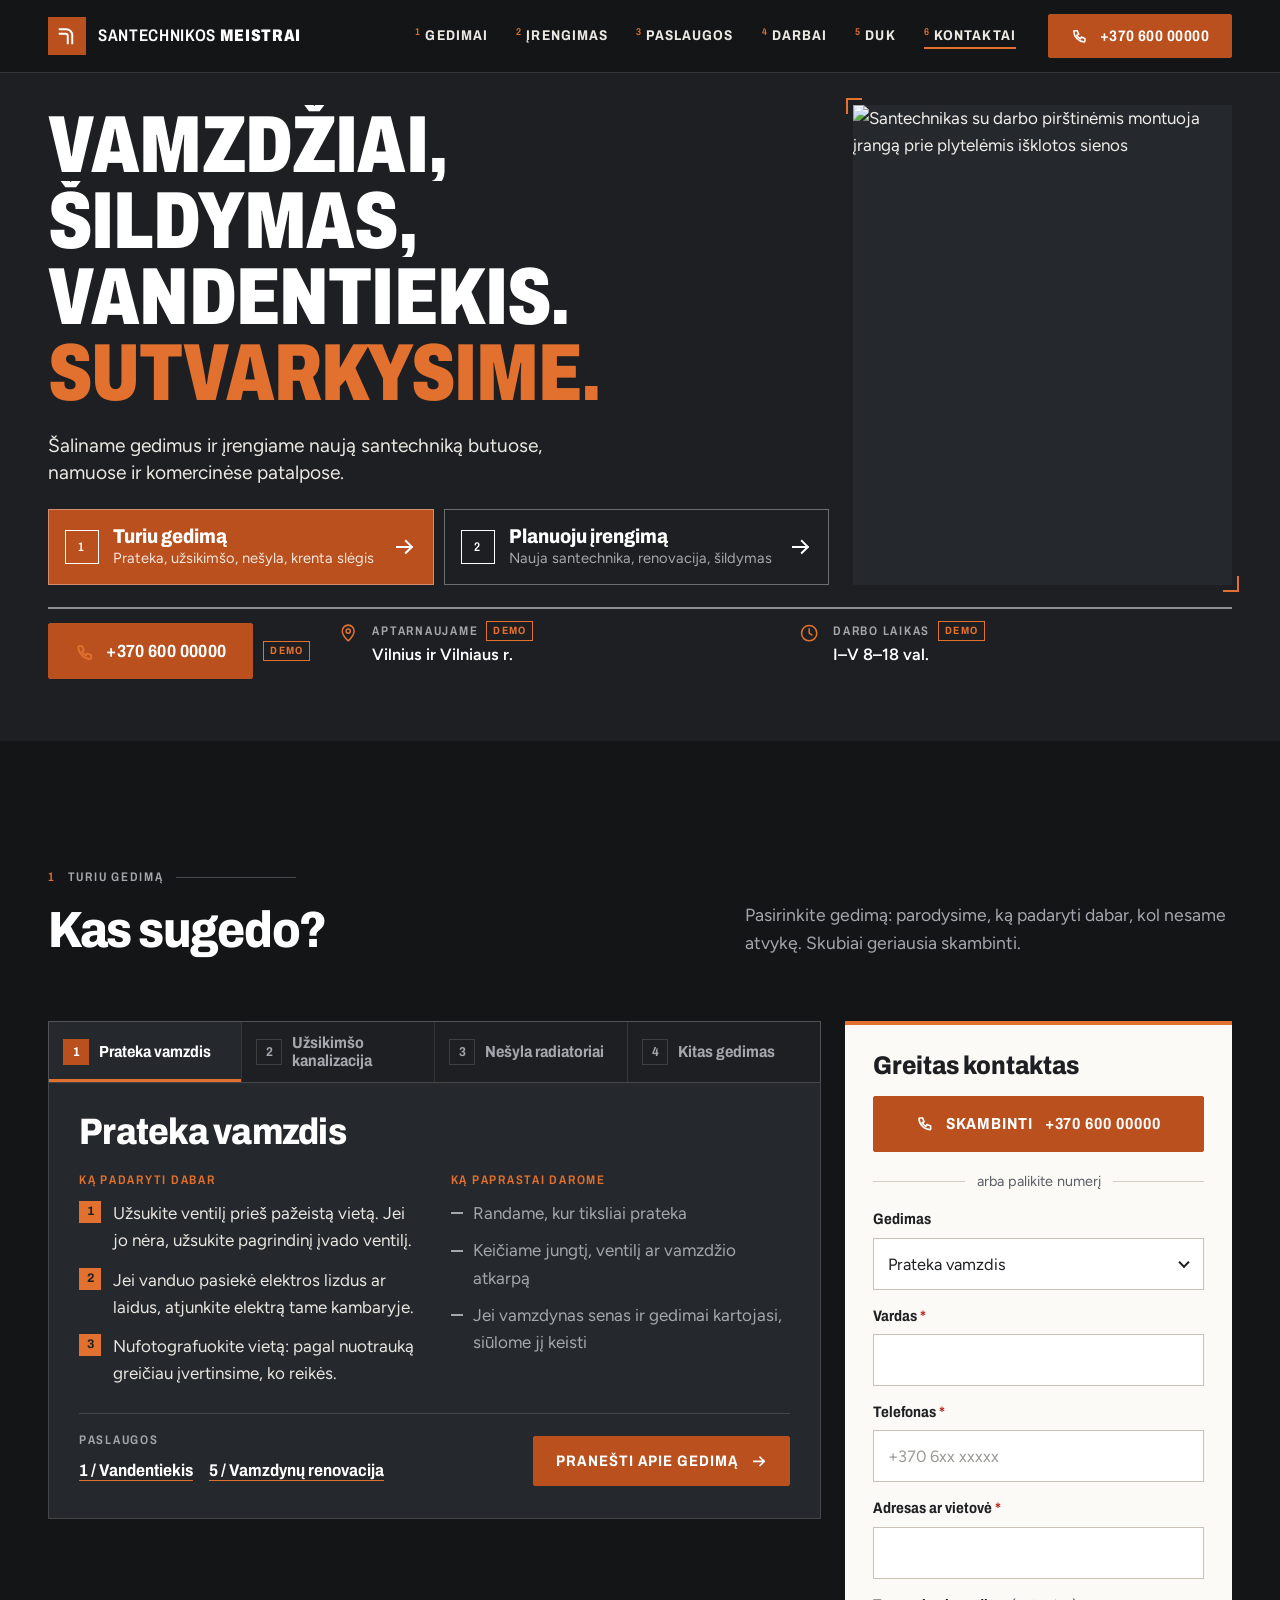
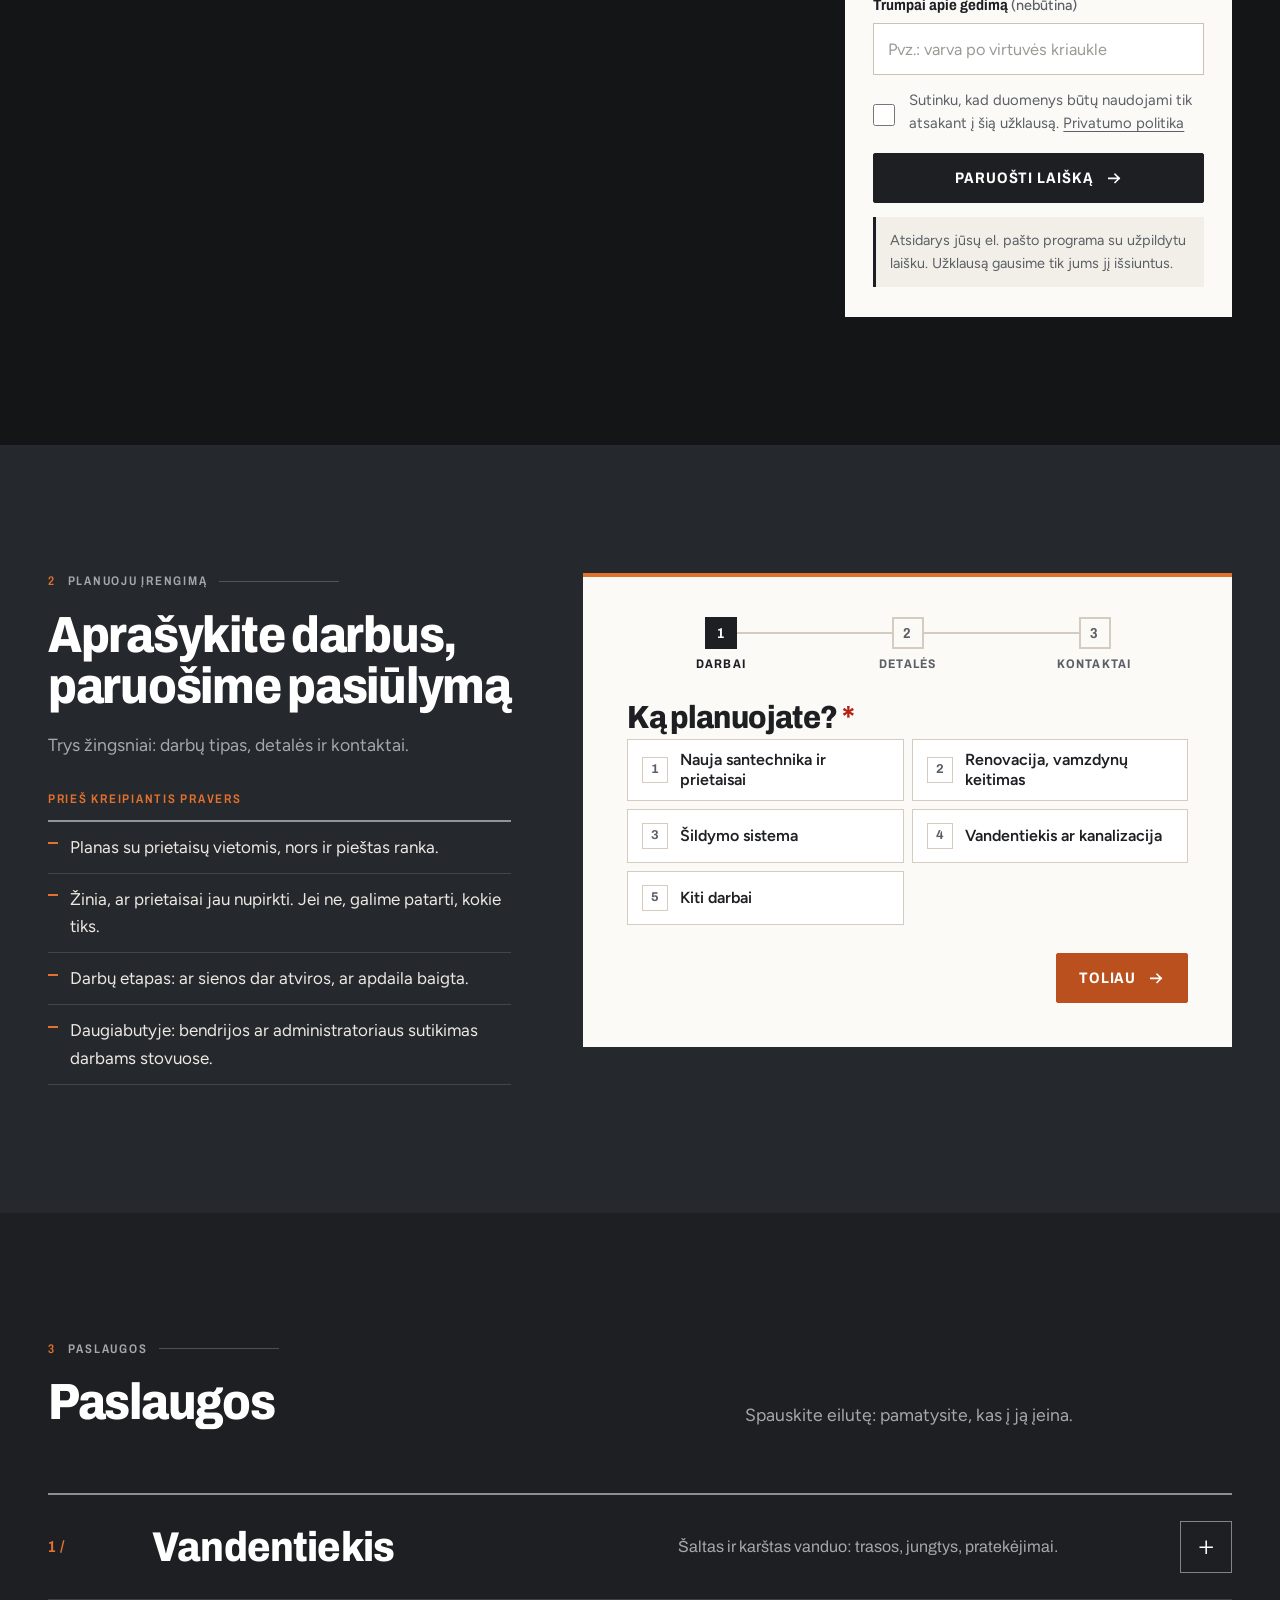
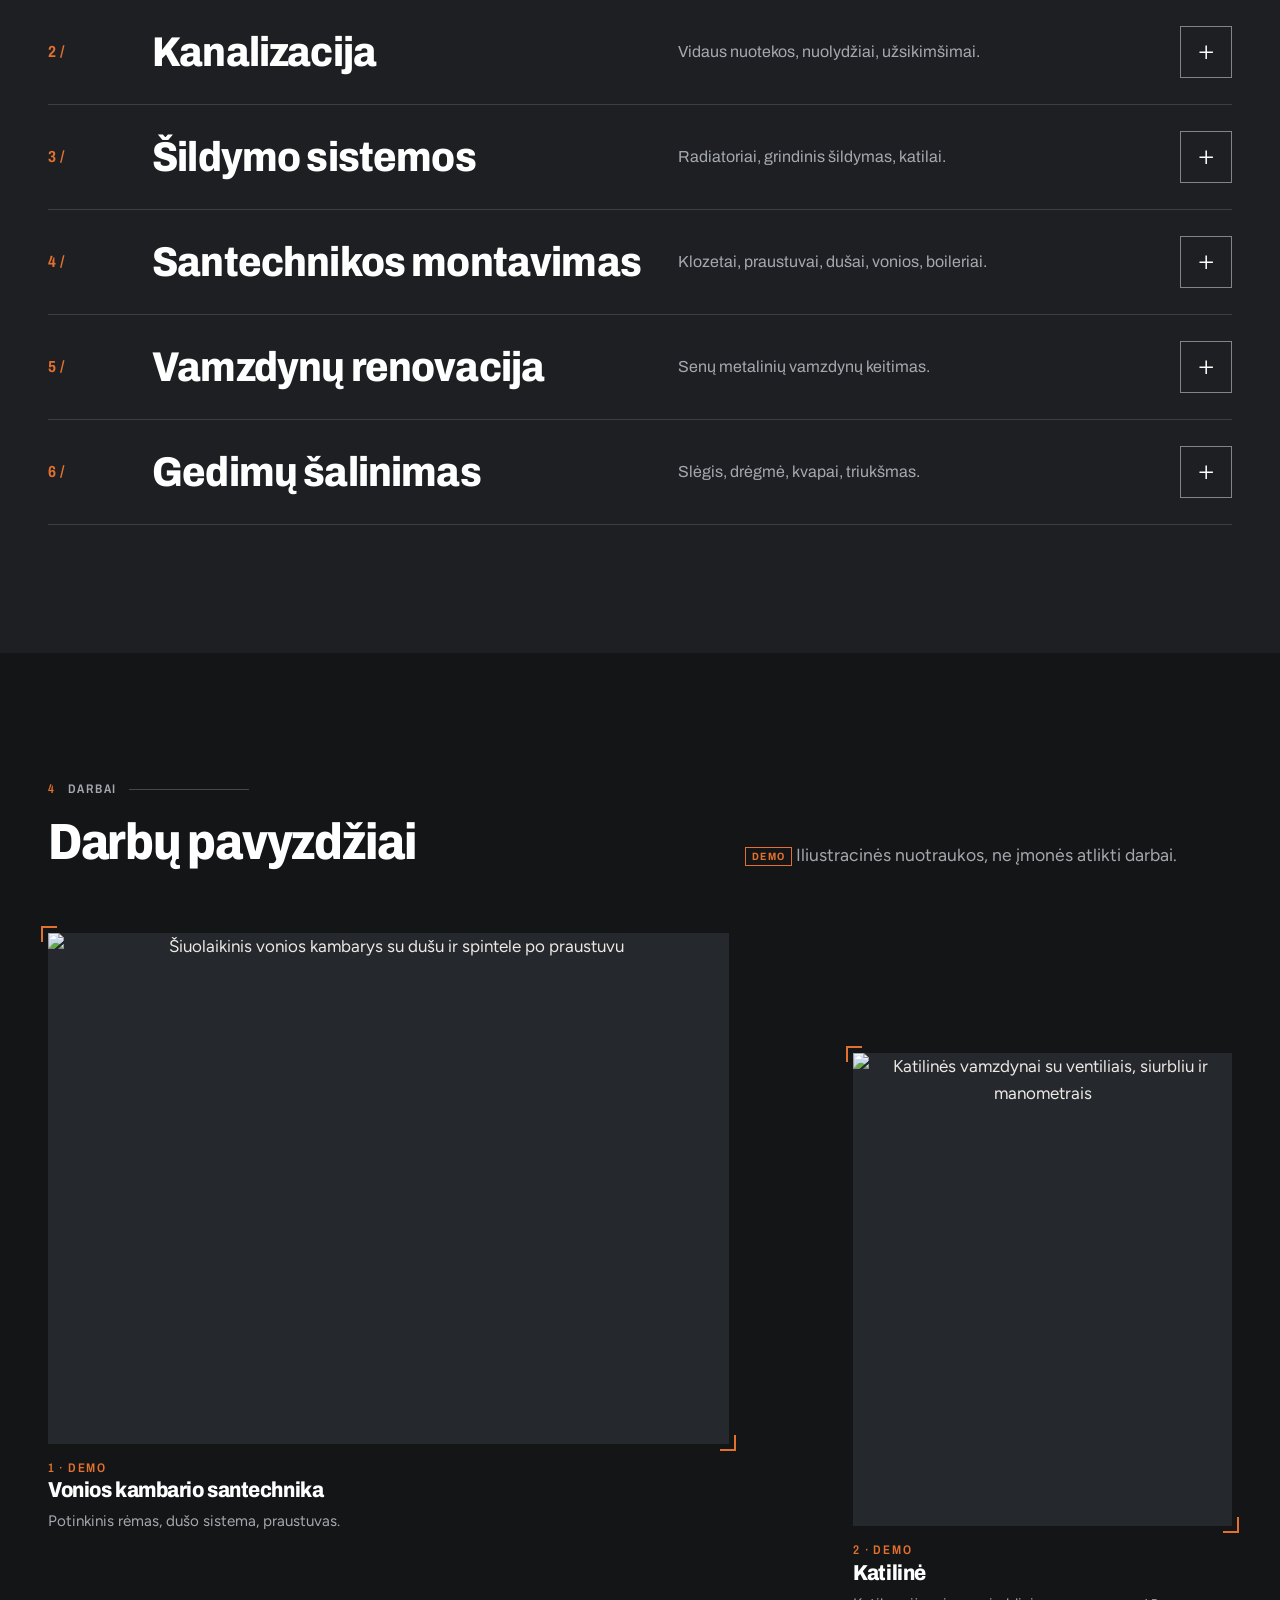
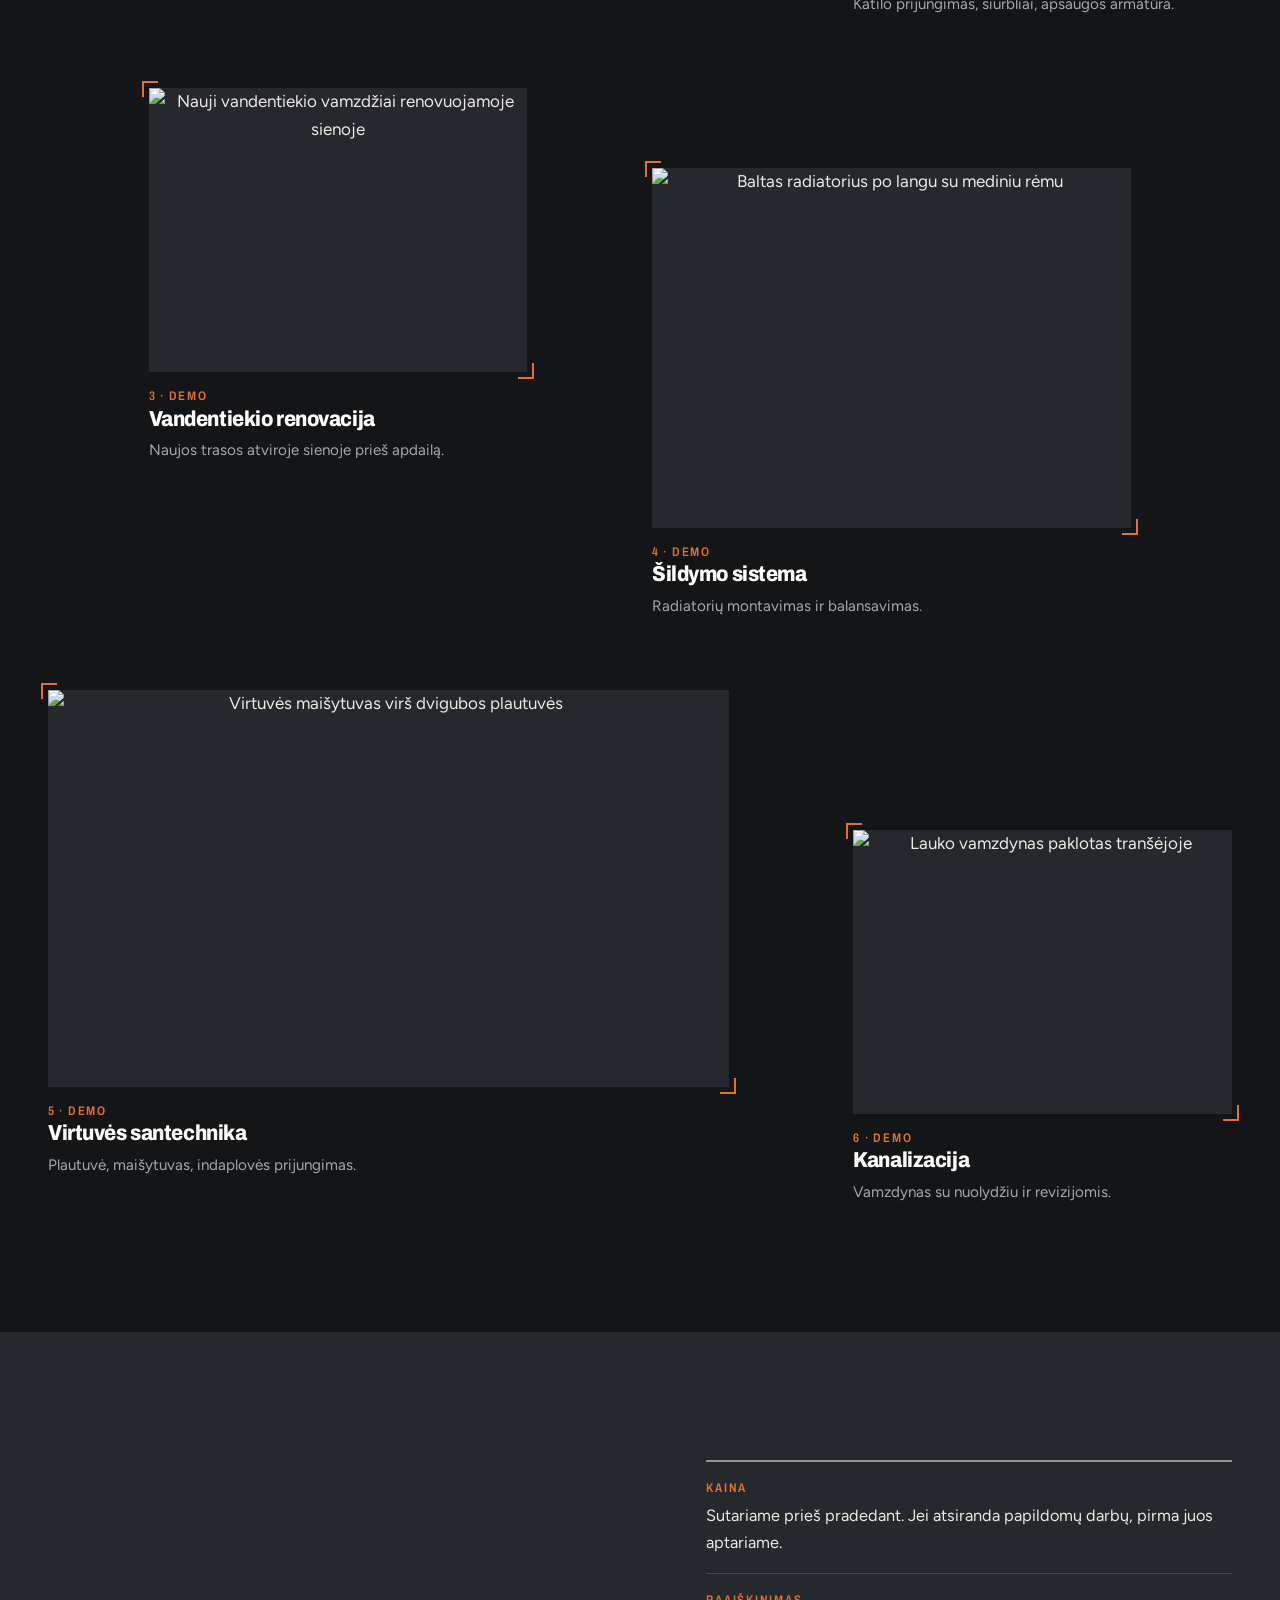
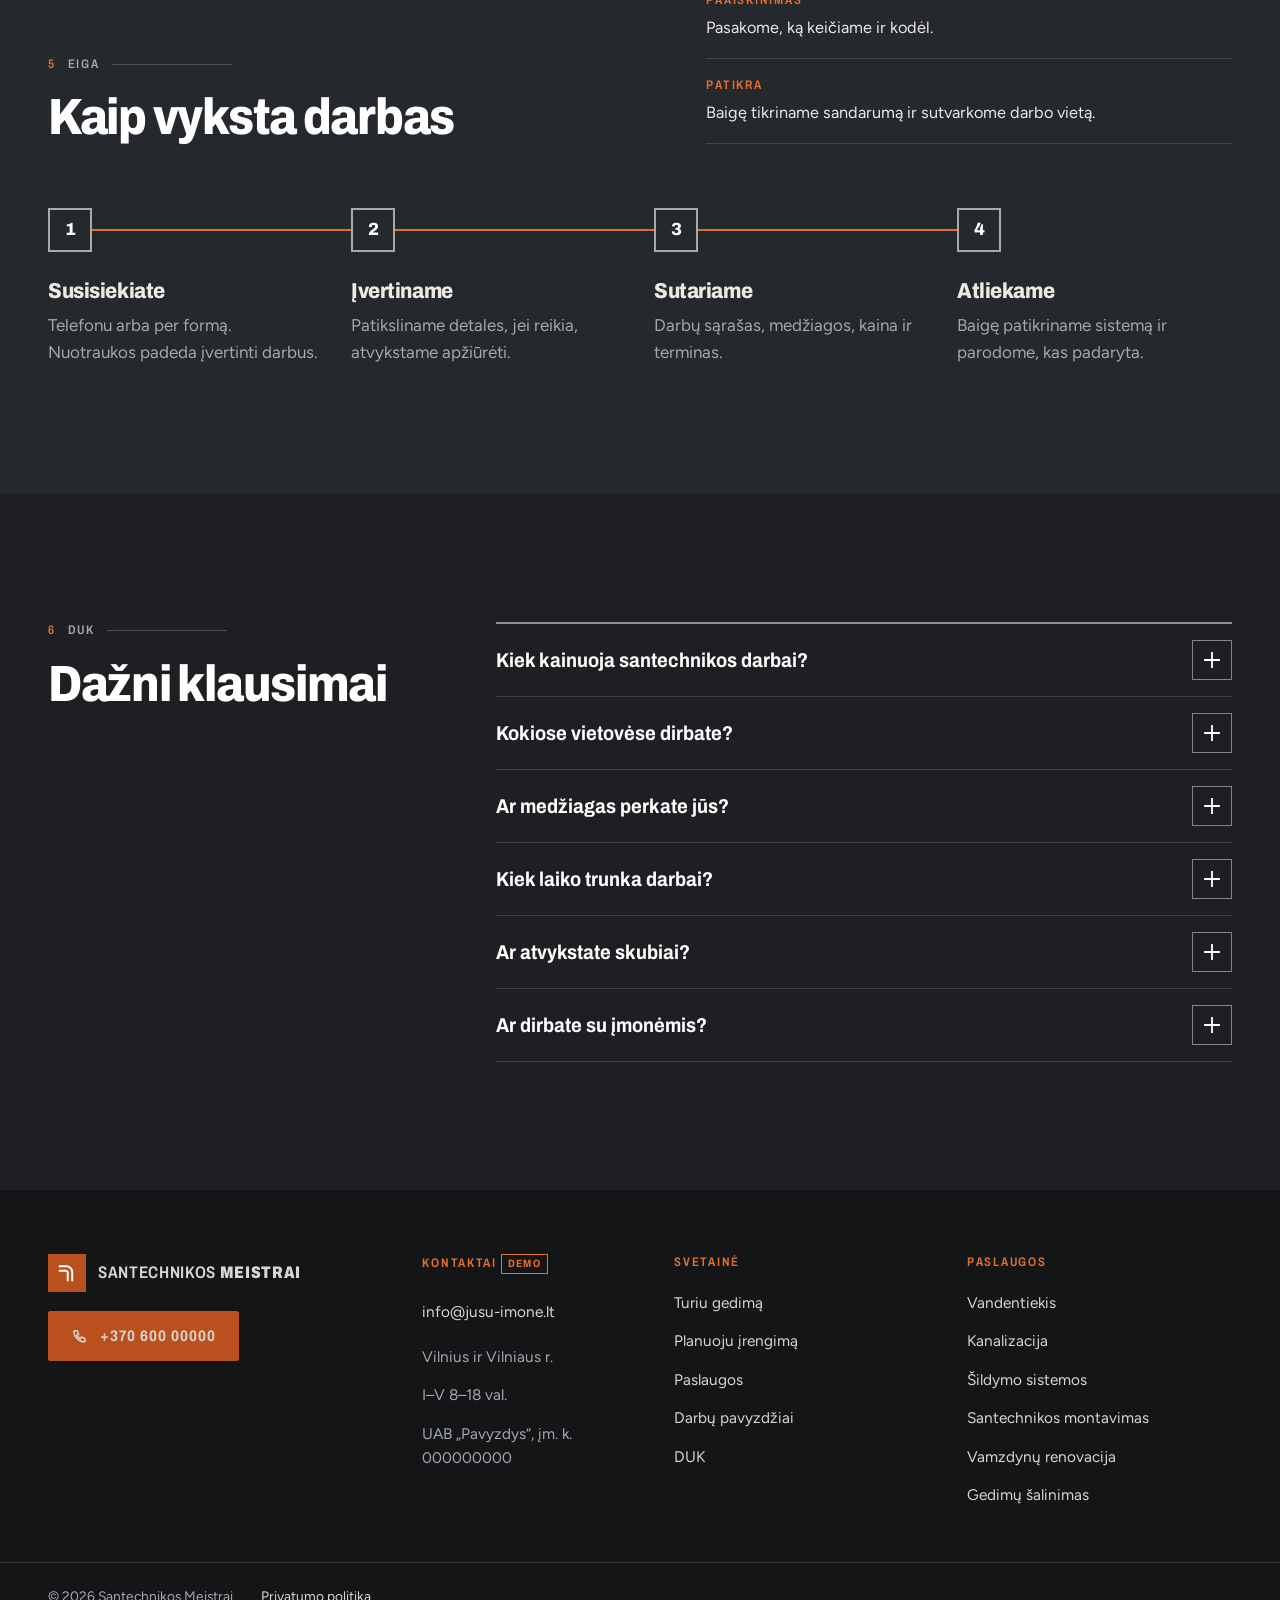
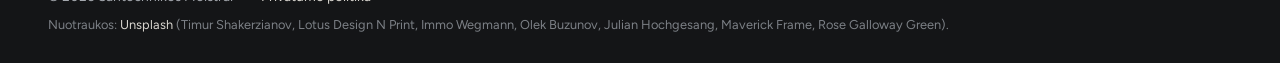
==== commit ea211c0e: "Grafitas kaip pagrindinė spalva, numeracija 1–6, vietomis animacijos - Numeriai 1, 2, 3 vietoj 01, 0" ====
--- a/index.html
+++ b/index.html
@@ -23,13 +23,13 @@
   <link rel="preconnect" href="https://images.unsplash.com">
   <link rel="preload" href="assets/fonts/archivo-latin.woff2" as="font" type="font/woff2" crossorigin>
   <link rel="preload" href="assets/fonts/archivo-latin-ext.woff2" as="font" type="font/woff2" crossorigin>
-  <link rel="stylesheet" href="css/styles.css?v=20261121a">
-
-  <script src="js/intro.js?v=20261121a"></script>
-  <script src="js/config.js?v=20261121a" defer></script>
+  <link rel="stylesheet" href="css/styles.css?v=20261121b">
+
+  <script src="js/intro.js?v=20261121b"></script>
+  <script src="js/config.js?v=20261121b" defer></script>
   <script src="js/vendor/gsap.min.js" defer></script>
   <script src="js/vendor/ScrollTrigger.min.js" defer></script>
-  <script src="js/main.js?v=20261121a" defer></script>
+  <script src="js/main.js?v=20261121b" defer></script>
 
   <script type="application/ld+json">
   {
@@ -72,12 +72,12 @@
 
       <nav class="main-nav" id="pagrindinis-meniu" aria-label="Pagrindinė navigacija">
         <ul class="nav-list">
-          <li><a href="#gedimas"><span class="nav-idx" aria-hidden="true">01</span>Gedimai</a></li>
-          <li><a href="#irengimas"><span class="nav-idx" aria-hidden="true">02</span>Įrengimas</a></li>
-          <li><a href="#paslaugos"><span class="nav-idx" aria-hidden="true">03</span>Paslaugos</a></li>
-          <li><a href="#darbai"><span class="nav-idx" aria-hidden="true">04</span>Darbai</a></li>
-          <li><a href="#duk"><span class="nav-idx" aria-hidden="true">05</span>DUK</a></li>
-          <li><a href="#kontaktai"><span class="nav-idx" aria-hidden="true">06</span>Kontaktai</a></li>
+          <li><a href="#gedimas"><span class="nav-idx" aria-hidden="true">1</span>Gedimai</a></li>
+          <li><a href="#irengimas"><span class="nav-idx" aria-hidden="true">2</span>Įrengimas</a></li>
+          <li><a href="#paslaugos"><span class="nav-idx" aria-hidden="true">3</span>Paslaugos</a></li>
+          <li><a href="#darbai"><span class="nav-idx" aria-hidden="true">4</span>Darbai</a></li>
+          <li><a href="#duk"><span class="nav-idx" aria-hidden="true">5</span>DUK</a></li>
+          <li><a href="#kontaktai"><span class="nav-idx" aria-hidden="true">6</span>Kontaktai</a></li>
         </ul>
         <div class="nav-mobile-foot">
           <a class="btn btn-accent btn-block" data-config-link="phone" href="tel:+37060000000"><svg class="icon" aria-hidden="true"><use href="#i-phone"/></svg><span data-config="phone">+370 600 00000</span></a>
@@ -113,13 +113,13 @@
 
         <div class="paths" data-hero-item>
           <a class="path path--fault" href="#gedimas">
-            <span class="path-k label">A</span>
+            <span class="path-k label">1</span>
             <span class="path-title">Turiu gedimą</span>
             <span class="path-desc">Prateka, užsikimšo, nešyla, krenta slėgis</span>
             <svg class="icon" aria-hidden="true"><use href="#i-arrow"/></svg>
           </a>
           <a class="path path--plan" href="#irengimas">
-            <span class="path-k label">B</span>
+            <span class="path-k label">2</span>
             <span class="path-title">Planuoju įrengimą</span>
             <span class="path-desc">Nauja santechnika, renovacija, šildymas</span>
             <svg class="icon" aria-hidden="true"><use href="#i-arrow"/></svg>
@@ -160,7 +160,7 @@
       <div class="container">
         <div class="sec-head sec-head--split">
           <div>
-            <p class="sec-index label"><span>A</span>Turiu gedimą</p>
+            <p class="sec-index label"><span>1</span>Turiu gedimą</p>
             <h2 id="gedimas-title" class="sec-title">Kas sugedo?</h2>
           </div>
           <p class="sec-intro">Pasirinkite gedimą: parodysime, ką padaryti dabar, kol nesame atvykę. Skubiai geriausia skambinti.</p>
@@ -197,7 +197,7 @@
                   </details>
                 </div>
                 <div class="prob-foot">
-                  <p class="prob-related"><span class="label">Paslaugos</span><a href="#paslauga-vandentiekis">01 / Vandentiekis</a><a href="#paslauga-vamzdynai">05 / Vamzdynų renovacija</a></p>
+                  <p class="prob-related"><span class="label">Paslaugos</span><a href="#paslauga-vandentiekis">1 / Vandentiekis</a><a href="#paslauga-vamzdynai">5 / Vamzdynų renovacija</a></p>
                   <a class="btn btn-accent" href="#greitas-kontaktas" data-fault="pratekejimas">Pranešti apie gedimą <svg class="icon" aria-hidden="true"><use href="#i-arrow"/></svg></a>
                 </div>
               </article>
@@ -223,7 +223,7 @@
                   </details>
                 </div>
                 <div class="prob-foot">
-                  <p class="prob-related"><span class="label">Paslaugos</span><a href="#paslauga-kanalizacija">02 / Kanalizacija</a><a href="#paslauga-diagnostika">06 / Gedimų šalinimas</a></p>
+                  <p class="prob-related"><span class="label">Paslaugos</span><a href="#paslauga-kanalizacija">2 / Kanalizacija</a><a href="#paslauga-diagnostika">6 / Gedimų šalinimas</a></p>
                   <a class="btn btn-accent" href="#greitas-kontaktas" data-fault="uzsikimsimas">Pranešti apie gedimą <svg class="icon" aria-hidden="true"><use href="#i-arrow"/></svg></a>
                 </div>
               </article>
@@ -249,7 +249,7 @@
                   </details>
                 </div>
                 <div class="prob-foot">
-                  <p class="prob-related"><span class="label">Paslaugos</span><a href="#paslauga-sildymas">03 / Šildymo sistemos</a><a href="#paslauga-diagnostika">06 / Gedimų šalinimas</a></p>
+                  <p class="prob-related"><span class="label">Paslaugos</span><a href="#paslauga-sildymas">3 / Šildymo sistemos</a><a href="#paslauga-diagnostika">6 / Gedimų šalinimas</a></p>
                   <a class="btn btn-accent" href="#greitas-kontaktas" data-fault="radiatoriai">Pranešti apie gedimą <svg class="icon" aria-hidden="true"><use href="#i-arrow"/></svg></a>
                 </div>
               </article>
@@ -275,7 +275,7 @@
                   </details>
                 </div>
                 <div class="prob-foot">
-                  <p class="prob-related"><span class="label">Paslaugos</span><a href="#paslauga-diagnostika">06 / Gedimų šalinimas</a></p>
+                  <p class="prob-related"><span class="label">Paslaugos</span><a href="#paslauga-diagnostika">6 / Gedimų šalinimas</a></p>
                   <a class="btn btn-accent" href="#greitas-kontaktas" data-fault="kita">Pranešti apie gedimą <svg class="icon" aria-hidden="true"><use href="#i-arrow"/></svg></a>
                 </div>
               </article>
@@ -337,7 +337,7 @@
     <section class="section plan" id="irengimas" aria-labelledby="irengimas-title">
       <div class="container plan-grid">
         <div class="plan-info">
-          <p class="sec-index label"><span>B</span>Planuoju įrengimą</p>
+          <p class="sec-index label"><span>2</span>Planuoju įrengimą</p>
           <h2 id="irengimas-title" class="sec-title">Aprašykite darbus, paruošime pasiūlymą</h2>
           <p class="sec-intro">Trys žingsniai: darbų tipas, detalės ir kontaktai.</p>
 
@@ -462,7 +462,7 @@
       <div class="container">
         <div class="sec-head sec-head--split">
           <div>
-            <p class="sec-index label"><span>03</span>Paslaugos</p>
+            <p class="sec-index label"><span>3</span>Paslaugos</p>
             <h2 id="paslaugos-title" class="sec-title">Paslaugos</h2>
           </div>
           <p class="sec-intro">Spauskite eilutę: pamatysite, kas į ją įeina.</p>
@@ -471,7 +471,7 @@
         <div class="svc-list" data-svc-list>
           <article class="svc-row" id="paslauga-vandentiekis">
             <h3 class="svc-heading"><button class="svc-trigger" type="button" aria-expanded="false" aria-controls="svc-p1" id="svc-t1">
-              <span class="svc-num">01 /</span><span class="svc-name">Vandentiekis</span><span class="svc-short">Šaltas ir karštas vanduo: trasos, jungtys, pratekėjimai.</span><span class="svc-plus" aria-hidden="true"><svg class="icon"><use href="#i-plus"/></svg></span>
+              <span class="svc-num">1 /</span><span class="svc-name">Vandentiekis</span><span class="svc-short">Šaltas ir karštas vanduo: trasos, jungtys, pratekėjimai.</span><span class="svc-plus" aria-hidden="true"><svg class="icon"><use href="#i-plus"/></svg></span>
             </button></h3>
             <div class="svc-panel" id="svc-p1" role="region" aria-labelledby="svc-t1" hidden><div class="svc-panel-inner">
               <ul class="svc-items">
@@ -487,7 +487,7 @@
 
           <article class="svc-row" id="paslauga-kanalizacija">
             <h3 class="svc-heading"><button class="svc-trigger" type="button" aria-expanded="false" aria-controls="svc-p2" id="svc-t2">
-              <span class="svc-num">02 /</span><span class="svc-name">Kanalizacija</span><span class="svc-short">Vidaus nuotekos, nuolydžiai, užsikimšimai.</span><span class="svc-plus" aria-hidden="true"><svg class="icon"><use href="#i-plus"/></svg></span>
+              <span class="svc-num">2 /</span><span class="svc-name">Kanalizacija</span><span class="svc-short">Vidaus nuotekos, nuolydžiai, užsikimšimai.</span><span class="svc-plus" aria-hidden="true"><svg class="icon"><use href="#i-plus"/></svg></span>
             </button></h3>
             <div class="svc-panel" id="svc-p2" role="region" aria-labelledby="svc-t2" hidden><div class="svc-panel-inner">
               <ul class="svc-items">
@@ -503,7 +503,7 @@
 
           <article class="svc-row" id="paslauga-sildymas">
             <h3 class="svc-heading"><button class="svc-trigger" type="button" aria-expanded="false" aria-controls="svc-p3" id="svc-t3">
-              <span class="svc-num">03 /</span><span class="svc-name">Šildymo sistemos</span><span class="svc-short">Radiatoriai, grindinis šildymas, katilai.</span><span class="svc-plus" aria-hidden="true"><svg class="icon"><use href="#i-plus"/></svg></span>
+              <span class="svc-num">3 /</span><span class="svc-name">Šildymo sistemos</span><span class="svc-short">Radiatoriai, grindinis šildymas, katilai.</span><span class="svc-plus" aria-hidden="true"><svg class="icon"><use href="#i-plus"/></svg></span>
             </button></h3>
             <div class="svc-panel" id="svc-p3" role="region" aria-labelledby="svc-t3" hidden><div class="svc-panel-inner">
               <ul class="svc-items">
@@ -519,7 +519,7 @@
 
           <article class="svc-row" id="paslauga-prietaisai">
             <h3 class="svc-heading"><button class="svc-trigger" type="button" aria-expanded="false" aria-controls="svc-p4" id="svc-t4">
-              <span class="svc-num">04 /</span><span class="svc-name">Santechnikos montavimas</span><span class="svc-short">Klozetai, praustuvai, dušai, vonios, boileriai.</span><span class="svc-plus" aria-hidden="true"><svg class="icon"><use href="#i-plus"/></svg></span>
+              <span class="svc-num">4 /</span><span class="svc-name">Santechnikos montavimas</span><span class="svc-short">Klozetai, praustuvai, dušai, vonios, boileriai.</span><span class="svc-plus" aria-hidden="true"><svg class="icon"><use href="#i-plus"/></svg></span>
             </button></h3>
             <div class="svc-panel" id="svc-p4" role="region" aria-labelledby="svc-t4" hidden><div class="svc-panel-inner">
               <ul class="svc-items">
@@ -535,7 +535,7 @@
 
           <article class="svc-row" id="paslauga-vamzdynai">
             <h3 class="svc-heading"><button class="svc-trigger" type="button" aria-expanded="false" aria-controls="svc-p5" id="svc-t5">
-              <span class="svc-num">05 /</span><span class="svc-name">Vamzdynų renovacija</span><span class="svc-short">Senų metalinių vamzdynų keitimas.</span><span class="svc-plus" aria-hidden="true"><svg class="icon"><use href="#i-plus"/></svg></span>
+              <span class="svc-num">5 /</span><span class="svc-name">Vamzdynų renovacija</span><span class="svc-short">Senų metalinių vamzdynų keitimas.</span><span class="svc-plus" aria-hidden="true"><svg class="icon"><use href="#i-plus"/></svg></span>
             </button></h3>
             <div class="svc-panel" id="svc-p5" role="region" aria-labelledby="svc-t5" hidden><div class="svc-panel-inner">
               <ul class="svc-items">
@@ -551,7 +551,7 @@
 
           <article class="svc-row" id="paslauga-diagnostika">
             <h3 class="svc-heading"><button class="svc-trigger" type="button" aria-expanded="false" aria-controls="svc-p6" id="svc-t6">
-              <span class="svc-num">06 /</span><span class="svc-name">Gedimų šalinimas</span><span class="svc-short">Slėgis, drėgmė, kvapai, triukšmas.</span><span class="svc-plus" aria-hidden="true"><svg class="icon"><use href="#i-plus"/></svg></span>
+              <span class="svc-num">6 /</span><span class="svc-name">Gedimų šalinimas</span><span class="svc-short">Slėgis, drėgmė, kvapai, triukšmas.</span><span class="svc-plus" aria-hidden="true"><svg class="icon"><use href="#i-plus"/></svg></span>
             </button></h3>
             <div class="svc-panel" id="svc-p6" role="region" aria-labelledby="svc-t6" hidden><div class="svc-panel-inner">
               <ul class="svc-items">
@@ -573,7 +573,7 @@
       <div class="container">
         <div class="sec-head sec-head--split">
           <div>
-            <p class="sec-index label"><span>04</span>Darbai</p>
+            <p class="sec-index label"><span>4</span>Darbai</p>
             <h2 id="darbai-title" class="sec-title">Darbų pavyzdžiai</h2>
           </div>
           <p class="sec-intro"><span class="demo-badge">Demo</span> Iliustracinės nuotraukos, ne įmonės atlikti darbai.</p>
@@ -585,42 +585,42 @@
               <img src="https://images.unsplash.com/photo-1584622650111-993a426fbf0a?w=1200&h=900&fit=crop&auto=format&q=72" srcset="https://images.unsplash.com/photo-1584622650111-993a426fbf0a?w=700&h=525&fit=crop&auto=format&q=72 700w, https://images.unsplash.com/photo-1584622650111-993a426fbf0a?w=1200&h=900&fit=crop&auto=format&q=72 1200w" sizes="(min-width: 1024px) 58vw, 100vw" width="1200" height="900" loading="lazy" decoding="async" alt="Šiuolaikinis vonios kambarys su dušu ir spintele po praustuvu">
               <span class="shot-zoom" aria-hidden="true"><svg class="icon"><use href="#i-expand"/></svg></span>
             </button>
-            <figcaption><span class="label">P/01 · Demo</span><strong>Vonios kambario santechnika</strong>Potinkinis rėmas, dušo sistema, praustuvas.</figcaption>
+            <figcaption><span class="label">1 · Demo</span><strong>Vonios kambario santechnika</strong>Potinkinis rėmas, dušo sistema, praustuvas.</figcaption>
           </figure>
           <figure class="shot shot-2">
             <button class="shot-img frame" type="button" data-full="https://images.unsplash.com/photo-1650551182991-b07558247564?w=1800&auto=format&q=80" data-title="Katilinė" aria-label="Padidinti: Katilinė">
               <img src="https://images.unsplash.com/photo-1650551182991-b07558247564?w=800&h=1000&fit=crop&auto=format&q=72" srcset="https://images.unsplash.com/photo-1650551182991-b07558247564?w=500&h=625&fit=crop&auto=format&q=72 500w, https://images.unsplash.com/photo-1650551182991-b07558247564?w=800&h=1000&fit=crop&auto=format&q=72 800w" sizes="(min-width: 1024px) 34vw, 100vw" width="800" height="1000" loading="lazy" decoding="async" alt="Katilinės vamzdynai su ventiliais, siurbliu ir manometrais">
               <span class="shot-zoom" aria-hidden="true"><svg class="icon"><use href="#i-expand"/></svg></span>
             </button>
-            <figcaption><span class="label">P/02 · Demo</span><strong>Katilinė</strong>Katilo prijungimas, siurbliai, apsaugos armatūra.</figcaption>
+            <figcaption><span class="label">2 · Demo</span><strong>Katilinė</strong>Katilo prijungimas, siurbliai, apsaugos armatūra.</figcaption>
           </figure>
           <figure class="shot shot-3">
             <button class="shot-img frame" type="button" data-full="https://images.unsplash.com/photo-1768321913920-d3ac011e0683?w=1800&auto=format&q=80" data-title="Vandentiekio renovacija" aria-label="Padidinti: Vandentiekio renovacija">
               <img src="https://images.unsplash.com/photo-1768321913920-d3ac011e0683?w=800&h=600&fit=crop&auto=format&q=72" srcset="https://images.unsplash.com/photo-1768321913920-d3ac011e0683?w=500&h=375&fit=crop&auto=format&q=72 500w, https://images.unsplash.com/photo-1768321913920-d3ac011e0683?w=800&h=600&fit=crop&auto=format&q=72 800w" sizes="(min-width: 1024px) 30vw, 100vw" width="800" height="600" loading="lazy" decoding="async" alt="Nauji vandentiekio vamzdžiai renovuojamoje sienoje">
               <span class="shot-zoom" aria-hidden="true"><svg class="icon"><use href="#i-expand"/></svg></span>
             </button>
-            <figcaption><span class="label">P/03 · Demo</span><strong>Vandentiekio renovacija</strong>Naujos trasos atviroje sienoje prieš apdailą.</figcaption>
+            <figcaption><span class="label">3 · Demo</span><strong>Vandentiekio renovacija</strong>Naujos trasos atviroje sienoje prieš apdailą.</figcaption>
           </figure>
           <figure class="shot shot-4">
             <button class="shot-img frame" type="button" data-full="https://images.unsplash.com/photo-1599028274511-e02a767949a3?w=1800&auto=format&q=80" data-title="Šildymo sistema" aria-label="Padidinti: Šildymo sistema">
               <img src="https://images.unsplash.com/photo-1599028274511-e02a767949a3?w=800&h=600&fit=crop&auto=format&q=72" srcset="https://images.unsplash.com/photo-1599028274511-e02a767949a3?w=500&h=375&fit=crop&auto=format&q=72 500w, https://images.unsplash.com/photo-1599028274511-e02a767949a3?w=800&h=600&fit=crop&auto=format&q=72 800w" sizes="(min-width: 1024px) 30vw, 100vw" width="800" height="600" loading="lazy" decoding="async" alt="Baltas radiatorius po langu su mediniu rėmu">
               <span class="shot-zoom" aria-hidden="true"><svg class="icon"><use href="#i-expand"/></svg></span>
             </button>
-            <figcaption><span class="label">P/04 · Demo</span><strong>Šildymo sistema</strong>Radiatorių montavimas ir balansavimas.</figcaption>
+            <figcaption><span class="label">4 · Demo</span><strong>Šildymo sistema</strong>Radiatorių montavimas ir balansavimas.</figcaption>
           </figure>
           <figure class="shot shot-5">
             <button class="shot-img frame" type="button" data-full="https://images.unsplash.com/photo-1784790601912-b30717b805b8?w=1800&auto=format&q=80" data-title="Virtuvės santechnika" aria-label="Padidinti: Virtuvės santechnika">
               <img src="https://images.unsplash.com/photo-1784790601912-b30717b805b8?w=1200&h=700&fit=crop&auto=format&q=72" srcset="https://images.unsplash.com/photo-1784790601912-b30717b805b8?w=700&h=410&fit=crop&auto=format&q=72 700w, https://images.unsplash.com/photo-1784790601912-b30717b805b8?w=1200&h=700&fit=crop&auto=format&q=72 1200w" sizes="(min-width: 1024px) 40vw, 100vw" width="1200" height="700" loading="lazy" decoding="async" alt="Virtuvės maišytuvas virš dvigubos plautuvės">
               <span class="shot-zoom" aria-hidden="true"><svg class="icon"><use href="#i-expand"/></svg></span>
             </button>
-            <figcaption><span class="label">P/05 · Demo</span><strong>Virtuvės santechnika</strong>Plautuvė, maišytuvas, indaplovės prijungimas.</figcaption>
+            <figcaption><span class="label">5 · Demo</span><strong>Virtuvės santechnika</strong>Plautuvė, maišytuvas, indaplovės prijungimas.</figcaption>
           </figure>
           <figure class="shot shot-6">
             <button class="shot-img frame" type="button" data-full="https://images.unsplash.com/photo-1693907986952-3cd372e4c9d8?w=1800&auto=format&q=80" data-title="Kanalizacija" aria-label="Padidinti: Kanalizacija">
               <img src="https://images.unsplash.com/photo-1693907986952-3cd372e4c9d8?w=800&h=600&fit=crop&auto=format&q=72" srcset="https://images.unsplash.com/photo-1693907986952-3cd372e4c9d8?w=500&h=375&fit=crop&auto=format&q=72 500w, https://images.unsplash.com/photo-1693907986952-3cd372e4c9d8?w=800&h=600&fit=crop&auto=format&q=72 800w" sizes="(min-width: 1024px) 30vw, 100vw" width="800" height="600" loading="lazy" decoding="async" alt="Lauko vamzdynas paklotas tranšėjoje">
               <span class="shot-zoom" aria-hidden="true"><svg class="icon"><use href="#i-expand"/></svg></span>
             </button>
-            <figcaption><span class="label">P/06 · Demo</span><strong>Kanalizacija</strong>Vamzdynas su nuolydžiu ir revizijomis.</figcaption>
+            <figcaption><span class="label">6 · Demo</span><strong>Kanalizacija</strong>Vamzdynas su nuolydžiu ir revizijomis.</figcaption>
           </figure>
         </div>
       </div>
@@ -631,7 +631,7 @@
       <div class="container">
         <div class="process-top">
           <div>
-            <p class="sec-index label"><span>05</span>Eiga</p>
+            <p class="sec-index label"><span>5</span>Eiga</p>
             <h2 id="procesas-title" class="sec-title">Kaip vyksta darbas</h2>
           </div>
           <ul class="rules" role="list">
@@ -655,7 +655,7 @@
     <section class="section faq" id="duk" aria-labelledby="duk-title">
       <div class="container faq-grid">
         <div class="faq-aside">
-          <p class="sec-index label"><span>06</span>DUK</p>
+          <p class="sec-index label"><span>6</span>DUK</p>
           <h2 id="duk-title" class="sec-title">Dažni klausimai</h2>
         </div>
 
--- a/css/styles.css
+++ b/css/styles.css
@@ -745,3 +745,105 @@
 @media (min-width: 640px) { .prob-more > summary { pointer-events: none; } }
 
 .legal-demo { display: flex; align-items: center; gap: 10px; margin: 0 0 24px; color: var(--muted); }
+
+/* ==========================================================================
+   v6 — grafitas kaip pagrindinė spalva
+   Sekcijos keičiasi trimis grafito atspalviais; šviesios lieka tik formų kortelės.
+   ========================================================================== */
+:root { --ink-light: #ece9e3; --soft: #a4a8ae; --g1: #1d1f22; --g2: #25282c; --g0: #141517; }
+body { background: var(--g1); color: var(--ink-light); }
+.sec-title, .hero-title { color: #fff; }
+.sec-index { color: var(--soft); }
+.sec-index span { color: var(--accent-bright); }
+.sec-intro { color: var(--soft); }
+.demo-badge { color: var(--accent-bright); }
+
+/* Antraštė */
+.site-header { background: var(--g0); border-bottom-color: var(--line-dark); }
+.logo, .site-header .logo { color: #fff; }
+.logo-mark { background: var(--accent); color: #fff; }
+.menu-toggle { color: #fff; }
+.menu-toggle-bars { background: var(--g2); border: 1px solid var(--line-dark); }
+.header-call { --bg: var(--accent); --bd: var(--accent); --hbg: var(--accent-hover); --hbd: var(--accent-hover); }
+@media (min-width: 1100px) {
+  .nav-list a, .nav-list a:hover, .nav-list a[aria-current="true"] { color: var(--ink-light); }
+}
+
+/* Hero */
+.hero { background: var(--g1); }
+.hl-accent { color: var(--accent-bright); }
+.hero-lead { color: var(--ink-light); }
+@media (min-width: 1024px) {
+  .hero-grid::before { background: repeating-linear-gradient(90deg, rgba(255,255,255,.045) 0 1px, transparent 1px calc((100% + 24px) / 12)); }
+}
+.path { border-color: rgba(255,255,255,.35); color: #fff; }
+.path-desc { color: var(--soft); }
+.path--plan:hover { background: #fff; color: var(--g1); border-color: #fff; }
+.path--plan:hover .path-desc { color: var(--muted); }
+.contact-strip { border-top-color: rgba(255,255,255,.5); }
+.contact-strip li { border-bottom-color: var(--line-dark); }
+.contact-strip .icon { color: var(--accent-bright); }
+.contact-strip .label { color: var(--soft); }
+.cs-value { color: #fff; }
+
+/* Sekcijų fonai */
+.fault { background: var(--g0); }
+.plan { background: var(--g2); color: var(--ink-light); }
+.services { background: var(--g1); }
+.projects { background: var(--g0); color: var(--ink-light); }
+.process { background: var(--g2); }
+.faq { background: var(--g1); }
+
+/* Įrengimas */
+.plan-sub { color: var(--accent-bright); }
+.plan-list { border-top-color: rgba(255,255,255,.5); }
+.plan-list li { border-bottom-color: var(--line-dark); }
+
+/* Paslaugos */
+.svc-list { border-top-color: rgba(255,255,255,.5); }
+.svc-row { border-bottom-color: var(--line-dark); transition: background-color .3s; }
+.svc-row:hover { background: rgba(255,255,255,.025); }
+.svc-trigger { color: #fff; }
+.svc-num { color: var(--accent-bright); }
+.svc-short { color: var(--soft); }
+.svc-plus { border-color: rgba(255,255,255,.45); }
+.svc-trigger:hover .svc-name { color: var(--accent-bright); }
+.svc-trigger[aria-expanded="true"] .svc-plus { background: var(--accent); border-color: var(--accent); }
+.svc-items li { border-bottom-color: var(--line-dark); color: var(--ink-light); }
+.services .btn-dark { --bg: transparent; --fg: #fff; --bd: rgba(255,255,255,.45); --hbg: var(--accent); --hbd: var(--accent); }
+
+/* Darbų pavyzdžiai */
+.projects .sec-index { color: var(--soft); }
+.projects .sec-index span { color: var(--accent-bright); }
+.shot-img { background: var(--g2); }
+.shot figcaption { color: var(--soft); }
+.shot figcaption .label { color: var(--accent-bright); }
+.shot figcaption strong { color: #fff; }
+
+/* Eiga */
+.rules { border-top-color: rgba(255,255,255,.5); }
+.rules li { border-bottom-color: var(--line-dark); }
+.rules .label { color: var(--accent-bright); }
+.step-line { background: var(--line-dark); }
+.step-n { background: var(--g2); border-color: rgba(255,255,255,.6); color: #fff; }
+.step p { color: var(--soft); }
+
+/* DUK */
+.accordion { border-top-color: rgba(255,255,255,.5); }
+.acc-item { border-bottom-color: var(--line-dark); }
+.acc-trigger { color: #fff; }
+.acc-trigger:hover .acc-q { color: var(--accent-bright); }
+.acc-icon { border-color: rgba(255,255,255,.45); }
+.acc-trigger[aria-expanded="true"] .acc-icon { background: var(--accent); border-color: var(--accent); }
+.acc-inner { color: var(--soft); }
+
+/* Formų kortelės lieka šviesios — lengviau pildyti */
+.quick-card, .wizard-card { color: var(--text); }
+.quick-card .sec-title, .wizard-card .wiz-title { color: var(--graphite); }
+
+/* Privatumo politika ir 404 tamsiame fone */
+.legal h1, .legal h2 { color: #fff; }
+.legal p, .legal li, .legal-demo { color: var(--soft); }
+.legal .back-link { color: #fff; }
+.legal a { color: var(--ink-light); }
+.btn-primary { --bg: var(--accent); --bd: var(--accent); --hbg: var(--accent-hover); --hbd: var(--accent-hover); }
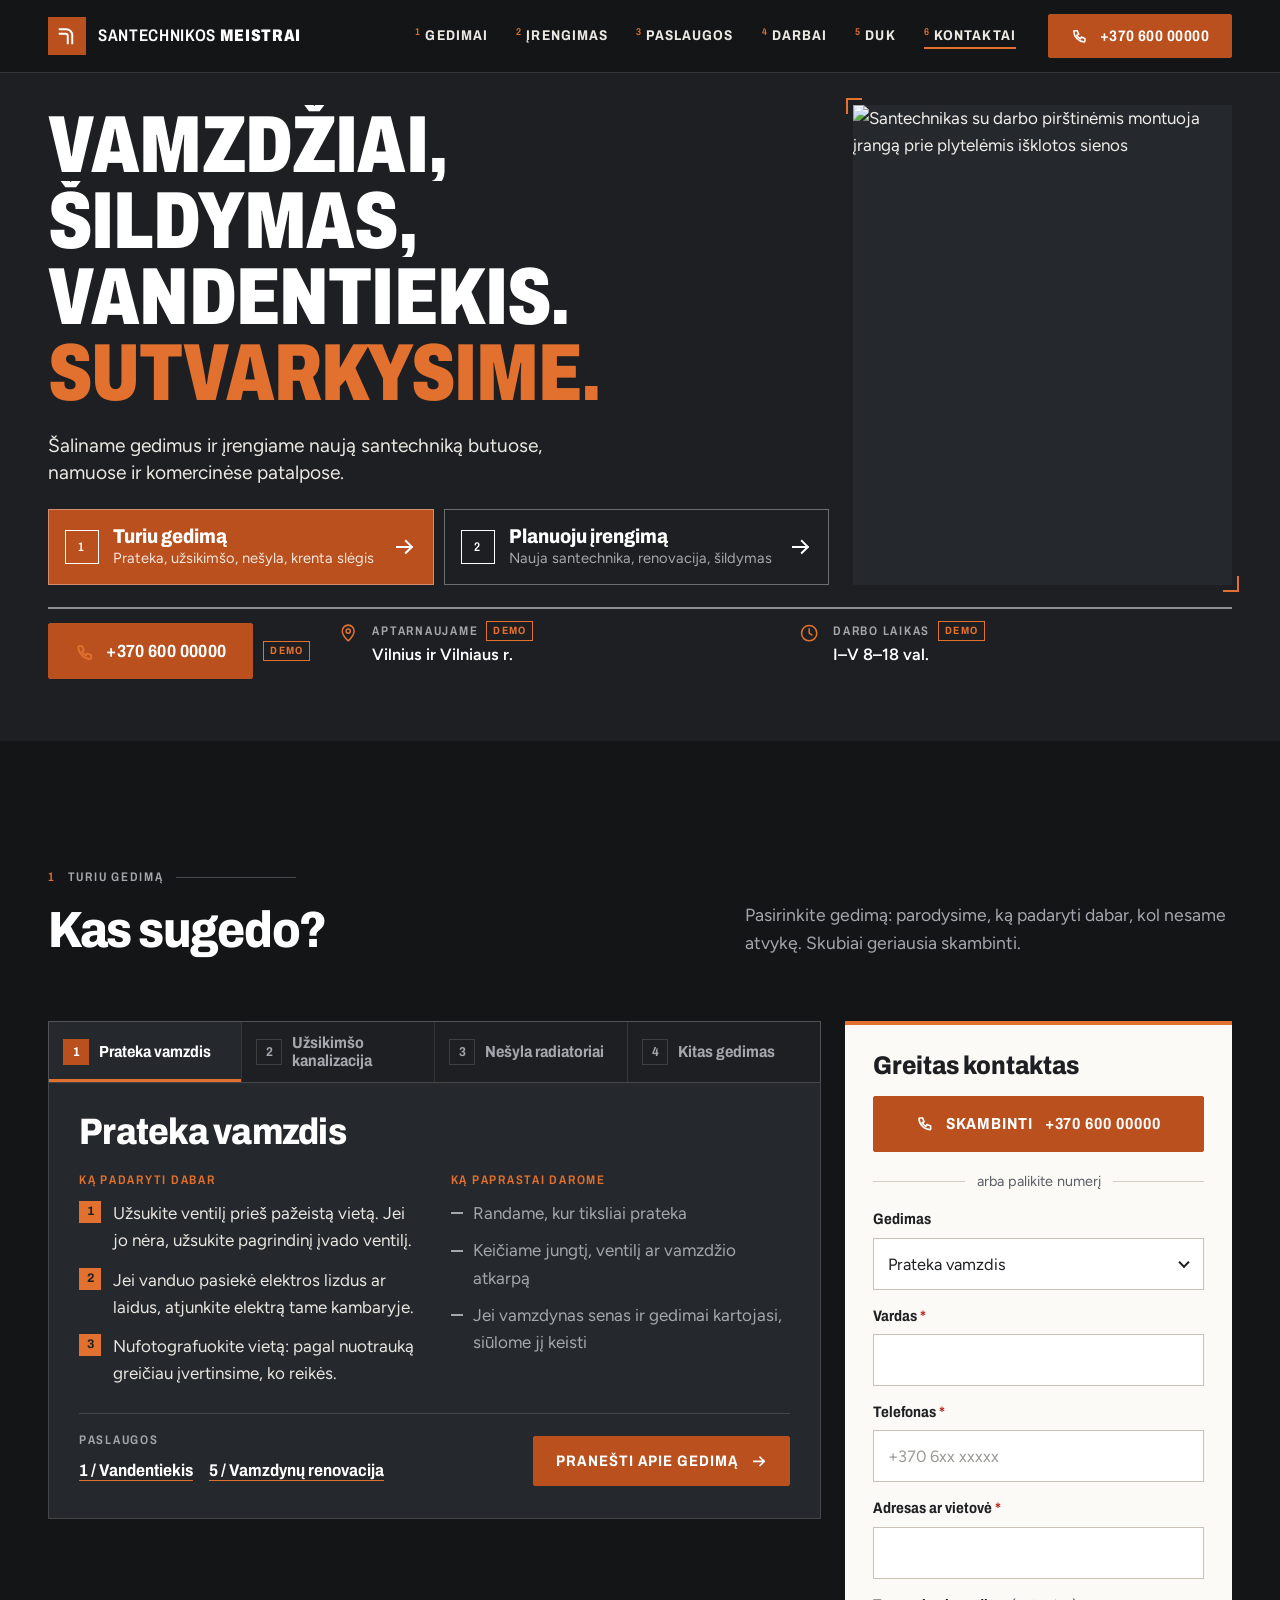
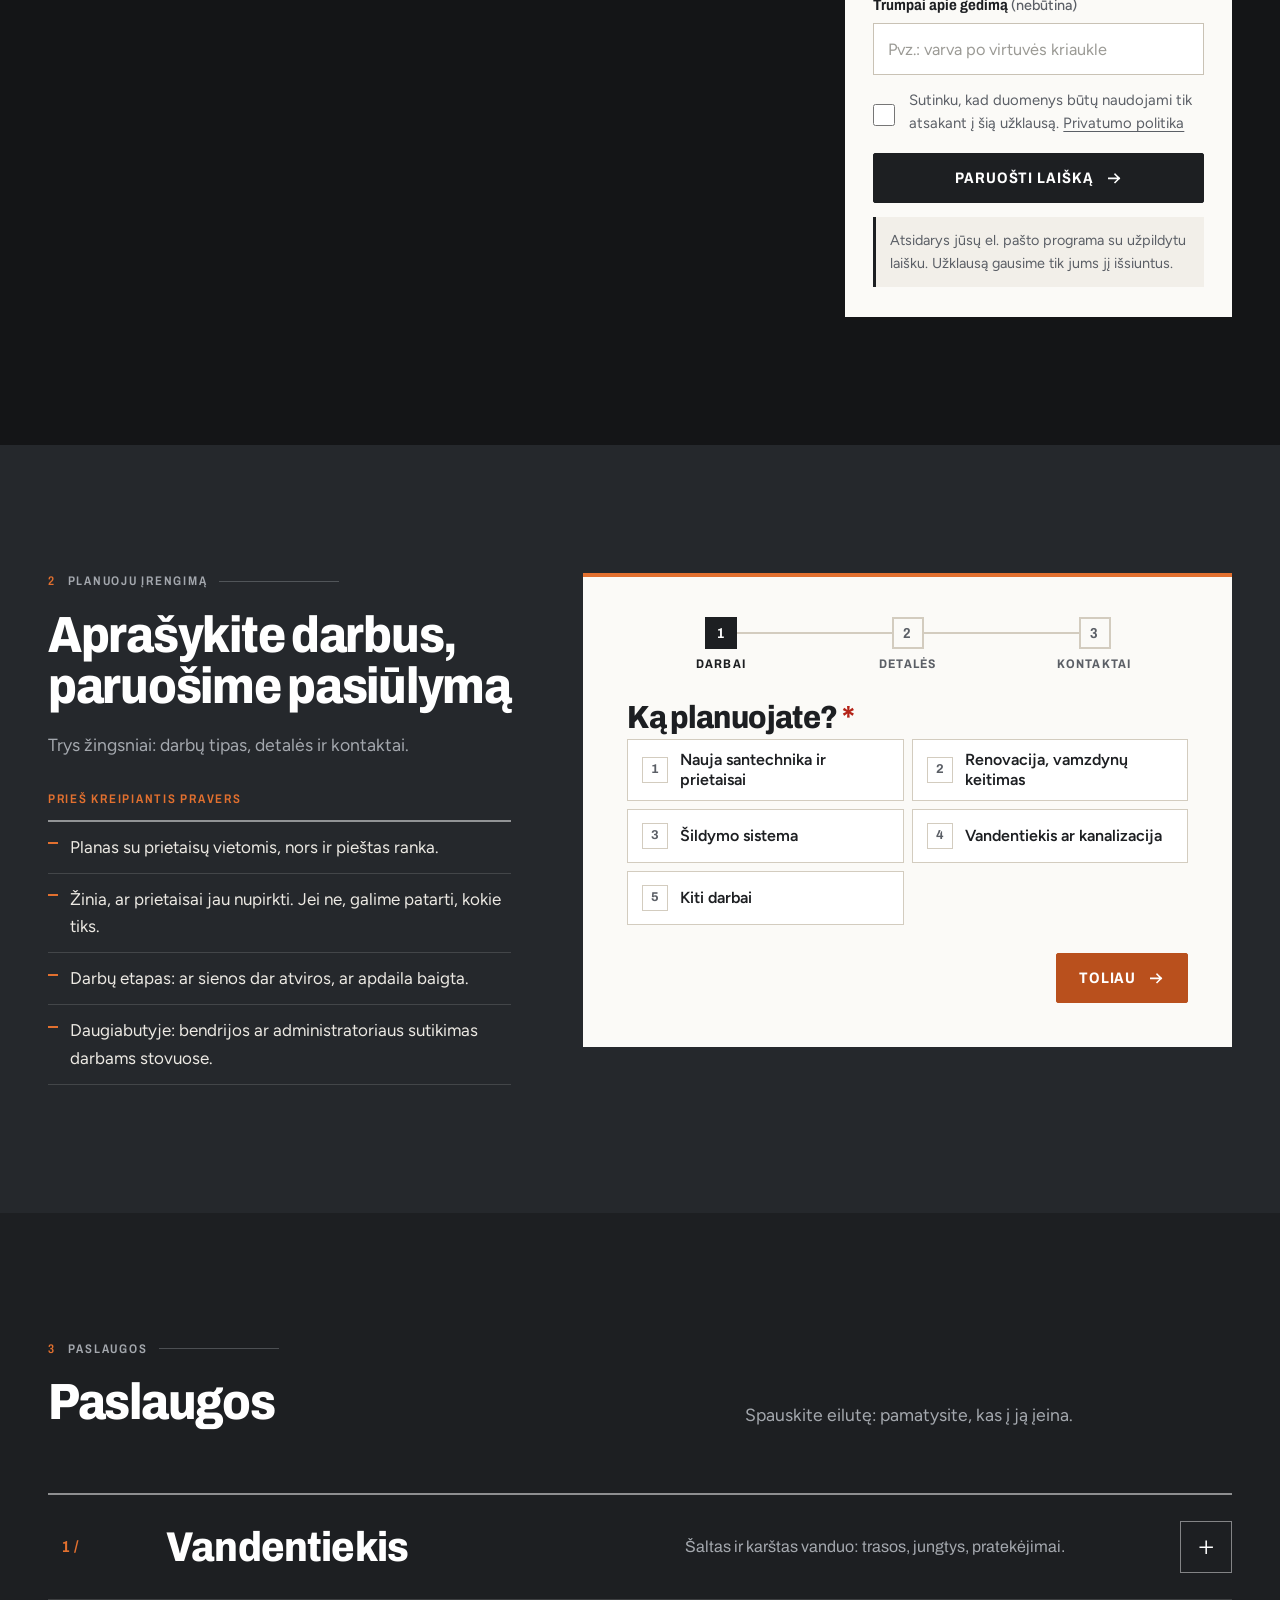
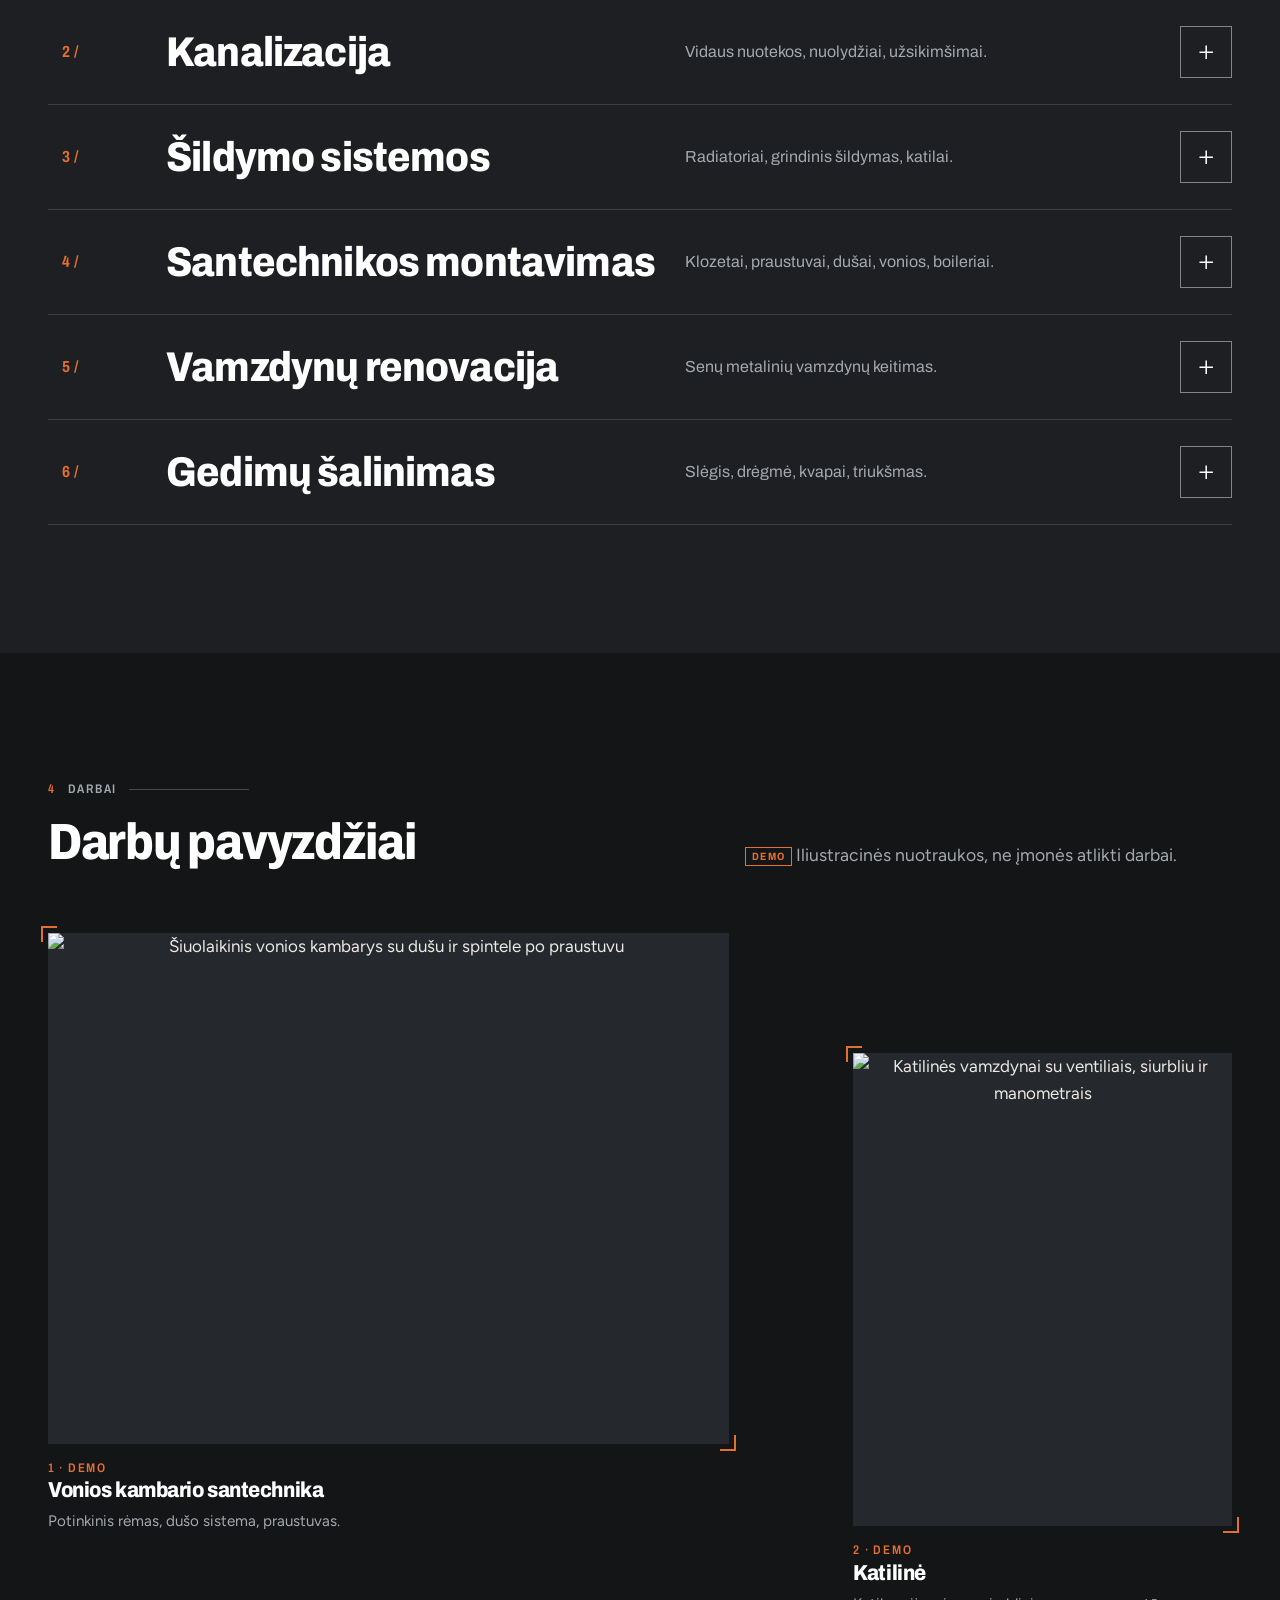
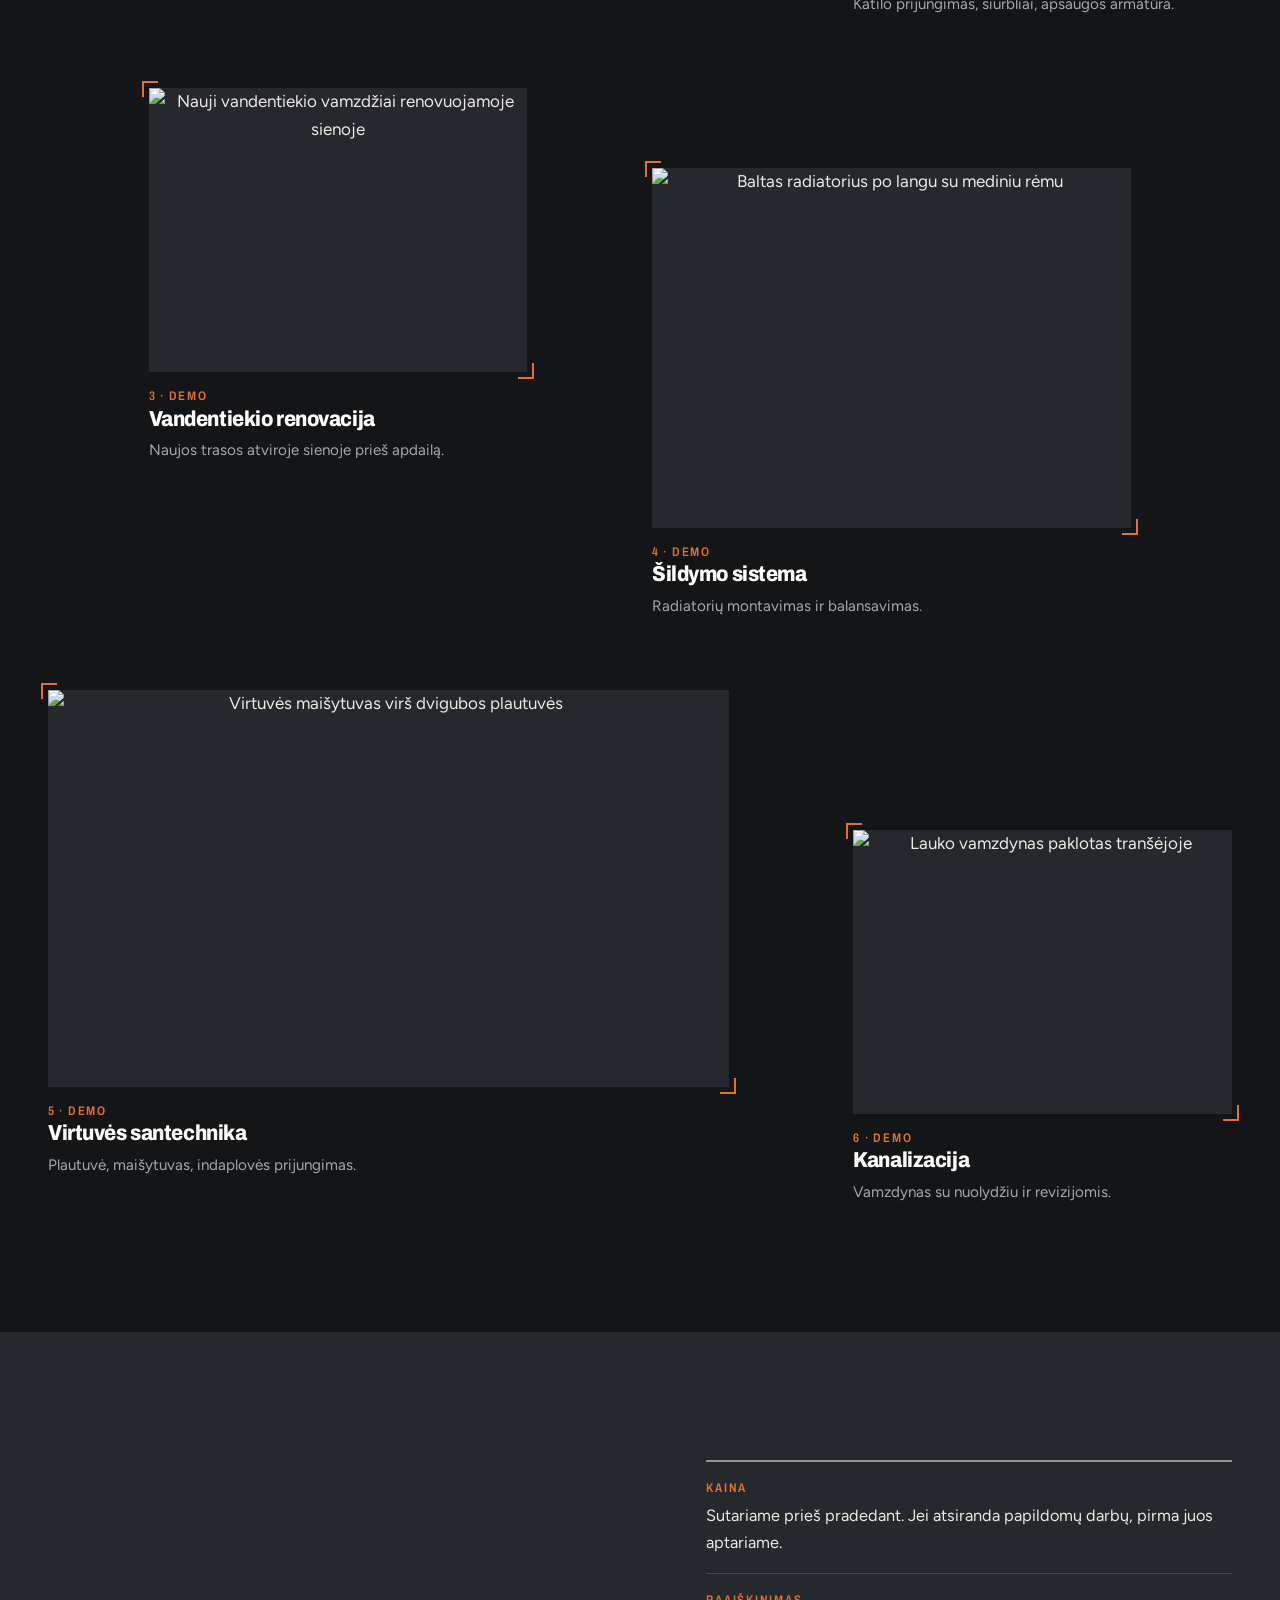
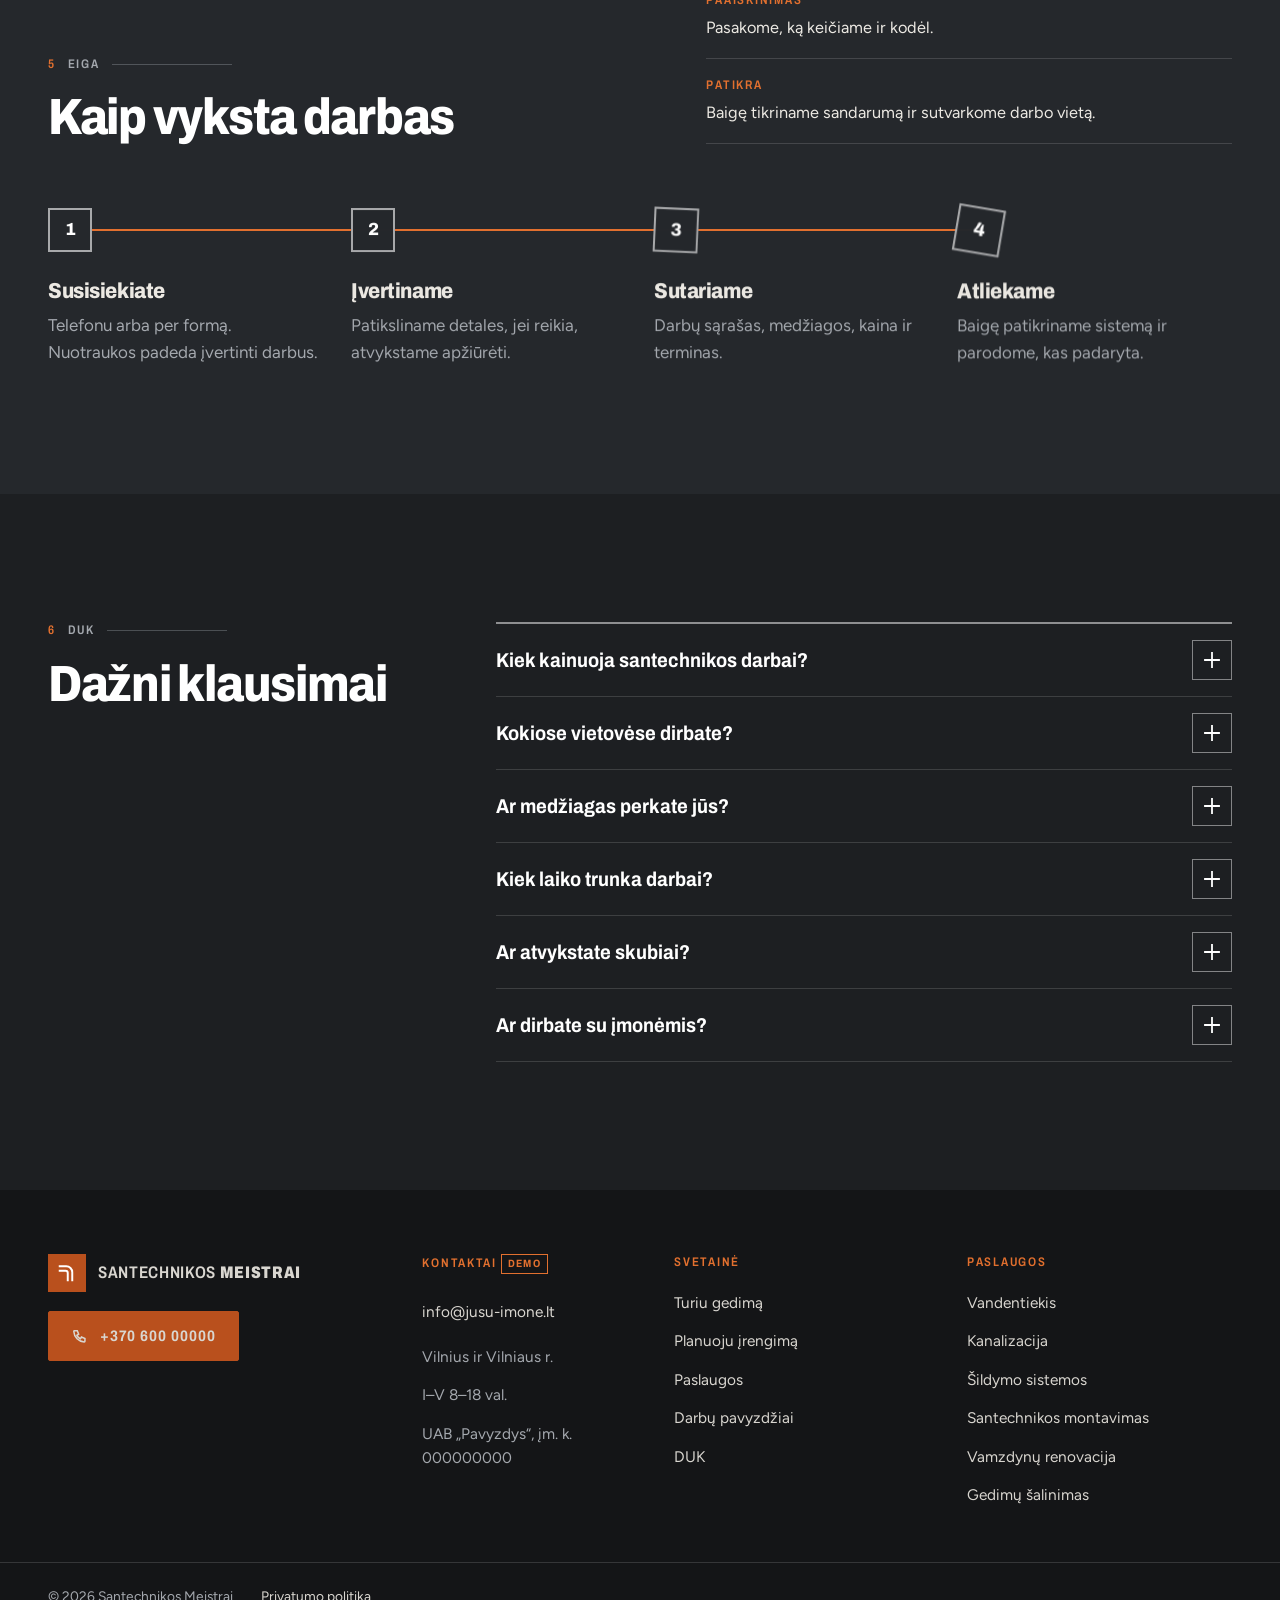
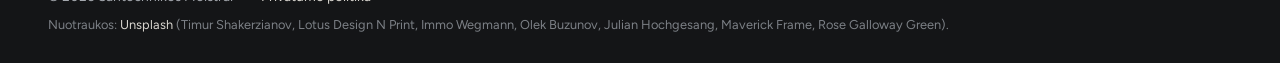
==== commit 759d6070: "Ryškesnės animacijos ir užvedimo efektai - Hero: ilgesnė įžanga, nuotrauka atsiveria ir priartėja, k" ====
--- a/index.html
+++ b/index.html
@@ -23,13 +23,13 @@
   <link rel="preconnect" href="https://images.unsplash.com">
   <link rel="preload" href="assets/fonts/archivo-latin.woff2" as="font" type="font/woff2" crossorigin>
   <link rel="preload" href="assets/fonts/archivo-latin-ext.woff2" as="font" type="font/woff2" crossorigin>
-  <link rel="stylesheet" href="css/styles.css?v=20261121b">
-
-  <script src="js/intro.js?v=20261121b"></script>
-  <script src="js/config.js?v=20261121b" defer></script>
+  <link rel="stylesheet" href="css/styles.css?v=20261121c">
+
+  <script src="js/intro.js?v=20261121c"></script>
+  <script src="js/config.js?v=20261121c" defer></script>
   <script src="js/vendor/gsap.min.js" defer></script>
   <script src="js/vendor/ScrollTrigger.min.js" defer></script>
-  <script src="js/main.js?v=20261121b" defer></script>
+  <script src="js/main.js?v=20261121c" defer></script>
 
   <script type="application/ld+json">
   {
@@ -582,42 +582,42 @@
         <div class="showcase">
           <figure class="shot shot-1">
             <button class="shot-img frame" type="button" data-full="https://images.unsplash.com/photo-1584622650111-993a426fbf0a?w=1800&auto=format&q=80" data-title="Vonios kambario santechnika" aria-label="Padidinti: Vonios kambario santechnika">
-              <img src="https://images.unsplash.com/photo-1584622650111-993a426fbf0a?w=1200&h=900&fit=crop&auto=format&q=72" srcset="https://images.unsplash.com/photo-1584622650111-993a426fbf0a?w=700&h=525&fit=crop&auto=format&q=72 700w, https://images.unsplash.com/photo-1584622650111-993a426fbf0a?w=1200&h=900&fit=crop&auto=format&q=72 1200w" sizes="(min-width: 1024px) 58vw, 100vw" width="1200" height="900" loading="lazy" decoding="async" alt="Šiuolaikinis vonios kambarys su dušu ir spintele po praustuvu">
+              <span class="shot-crop"><img src="https://images.unsplash.com/photo-1584622650111-993a426fbf0a?w=1200&h=900&fit=crop&auto=format&q=72" srcset="https://images.unsplash.com/photo-1584622650111-993a426fbf0a?w=700&h=525&fit=crop&auto=format&q=72 700w, https://images.unsplash.com/photo-1584622650111-993a426fbf0a?w=1200&h=900&fit=crop&auto=format&q=72 1200w" sizes="(min-width: 1024px) 58vw, 100vw" width="1200" height="900" loading="lazy" decoding="async" alt="Šiuolaikinis vonios kambarys su dušu ir spintele po praustuvu"></span>
               <span class="shot-zoom" aria-hidden="true"><svg class="icon"><use href="#i-expand"/></svg></span>
             </button>
             <figcaption><span class="label">1 · Demo</span><strong>Vonios kambario santechnika</strong>Potinkinis rėmas, dušo sistema, praustuvas.</figcaption>
           </figure>
           <figure class="shot shot-2">
             <button class="shot-img frame" type="button" data-full="https://images.unsplash.com/photo-1650551182991-b07558247564?w=1800&auto=format&q=80" data-title="Katilinė" aria-label="Padidinti: Katilinė">
-              <img src="https://images.unsplash.com/photo-1650551182991-b07558247564?w=800&h=1000&fit=crop&auto=format&q=72" srcset="https://images.unsplash.com/photo-1650551182991-b07558247564?w=500&h=625&fit=crop&auto=format&q=72 500w, https://images.unsplash.com/photo-1650551182991-b07558247564?w=800&h=1000&fit=crop&auto=format&q=72 800w" sizes="(min-width: 1024px) 34vw, 100vw" width="800" height="1000" loading="lazy" decoding="async" alt="Katilinės vamzdynai su ventiliais, siurbliu ir manometrais">
+              <span class="shot-crop"><img src="https://images.unsplash.com/photo-1650551182991-b07558247564?w=800&h=1000&fit=crop&auto=format&q=72" srcset="https://images.unsplash.com/photo-1650551182991-b07558247564?w=500&h=625&fit=crop&auto=format&q=72 500w, https://images.unsplash.com/photo-1650551182991-b07558247564?w=800&h=1000&fit=crop&auto=format&q=72 800w" sizes="(min-width: 1024px) 34vw, 100vw" width="800" height="1000" loading="lazy" decoding="async" alt="Katilinės vamzdynai su ventiliais, siurbliu ir manometrais"></span>
               <span class="shot-zoom" aria-hidden="true"><svg class="icon"><use href="#i-expand"/></svg></span>
             </button>
             <figcaption><span class="label">2 · Demo</span><strong>Katilinė</strong>Katilo prijungimas, siurbliai, apsaugos armatūra.</figcaption>
           </figure>
           <figure class="shot shot-3">
             <button class="shot-img frame" type="button" data-full="https://images.unsplash.com/photo-1768321913920-d3ac011e0683?w=1800&auto=format&q=80" data-title="Vandentiekio renovacija" aria-label="Padidinti: Vandentiekio renovacija">
-              <img src="https://images.unsplash.com/photo-1768321913920-d3ac011e0683?w=800&h=600&fit=crop&auto=format&q=72" srcset="https://images.unsplash.com/photo-1768321913920-d3ac011e0683?w=500&h=375&fit=crop&auto=format&q=72 500w, https://images.unsplash.com/photo-1768321913920-d3ac011e0683?w=800&h=600&fit=crop&auto=format&q=72 800w" sizes="(min-width: 1024px) 30vw, 100vw" width="800" height="600" loading="lazy" decoding="async" alt="Nauji vandentiekio vamzdžiai renovuojamoje sienoje">
+              <span class="shot-crop"><img src="https://images.unsplash.com/photo-1768321913920-d3ac011e0683?w=800&h=600&fit=crop&auto=format&q=72" srcset="https://images.unsplash.com/photo-1768321913920-d3ac011e0683?w=500&h=375&fit=crop&auto=format&q=72 500w, https://images.unsplash.com/photo-1768321913920-d3ac011e0683?w=800&h=600&fit=crop&auto=format&q=72 800w" sizes="(min-width: 1024px) 30vw, 100vw" width="800" height="600" loading="lazy" decoding="async" alt="Nauji vandentiekio vamzdžiai renovuojamoje sienoje"></span>
               <span class="shot-zoom" aria-hidden="true"><svg class="icon"><use href="#i-expand"/></svg></span>
             </button>
             <figcaption><span class="label">3 · Demo</span><strong>Vandentiekio renovacija</strong>Naujos trasos atviroje sienoje prieš apdailą.</figcaption>
           </figure>
           <figure class="shot shot-4">
             <button class="shot-img frame" type="button" data-full="https://images.unsplash.com/photo-1599028274511-e02a767949a3?w=1800&auto=format&q=80" data-title="Šildymo sistema" aria-label="Padidinti: Šildymo sistema">
-              <img src="https://images.unsplash.com/photo-1599028274511-e02a767949a3?w=800&h=600&fit=crop&auto=format&q=72" srcset="https://images.unsplash.com/photo-1599028274511-e02a767949a3?w=500&h=375&fit=crop&auto=format&q=72 500w, https://images.unsplash.com/photo-1599028274511-e02a767949a3?w=800&h=600&fit=crop&auto=format&q=72 800w" sizes="(min-width: 1024px) 30vw, 100vw" width="800" height="600" loading="lazy" decoding="async" alt="Baltas radiatorius po langu su mediniu rėmu">
+              <span class="shot-crop"><img src="https://images.unsplash.com/photo-1599028274511-e02a767949a3?w=800&h=600&fit=crop&auto=format&q=72" srcset="https://images.unsplash.com/photo-1599028274511-e02a767949a3?w=500&h=375&fit=crop&auto=format&q=72 500w, https://images.unsplash.com/photo-1599028274511-e02a767949a3?w=800&h=600&fit=crop&auto=format&q=72 800w" sizes="(min-width: 1024px) 30vw, 100vw" width="800" height="600" loading="lazy" decoding="async" alt="Baltas radiatorius po langu su mediniu rėmu"></span>
               <span class="shot-zoom" aria-hidden="true"><svg class="icon"><use href="#i-expand"/></svg></span>
             </button>
             <figcaption><span class="label">4 · Demo</span><strong>Šildymo sistema</strong>Radiatorių montavimas ir balansavimas.</figcaption>
           </figure>
           <figure class="shot shot-5">
             <button class="shot-img frame" type="button" data-full="https://images.unsplash.com/photo-1784790601912-b30717b805b8?w=1800&auto=format&q=80" data-title="Virtuvės santechnika" aria-label="Padidinti: Virtuvės santechnika">
-              <img src="https://images.unsplash.com/photo-1784790601912-b30717b805b8?w=1200&h=700&fit=crop&auto=format&q=72" srcset="https://images.unsplash.com/photo-1784790601912-b30717b805b8?w=700&h=410&fit=crop&auto=format&q=72 700w, https://images.unsplash.com/photo-1784790601912-b30717b805b8?w=1200&h=700&fit=crop&auto=format&q=72 1200w" sizes="(min-width: 1024px) 40vw, 100vw" width="1200" height="700" loading="lazy" decoding="async" alt="Virtuvės maišytuvas virš dvigubos plautuvės">
+              <span class="shot-crop"><img src="https://images.unsplash.com/photo-1784790601912-b30717b805b8?w=1200&h=700&fit=crop&auto=format&q=72" srcset="https://images.unsplash.com/photo-1784790601912-b30717b805b8?w=700&h=410&fit=crop&auto=format&q=72 700w, https://images.unsplash.com/photo-1784790601912-b30717b805b8?w=1200&h=700&fit=crop&auto=format&q=72 1200w" sizes="(min-width: 1024px) 40vw, 100vw" width="1200" height="700" loading="lazy" decoding="async" alt="Virtuvės maišytuvas virš dvigubos plautuvės"></span>
               <span class="shot-zoom" aria-hidden="true"><svg class="icon"><use href="#i-expand"/></svg></span>
             </button>
             <figcaption><span class="label">5 · Demo</span><strong>Virtuvės santechnika</strong>Plautuvė, maišytuvas, indaplovės prijungimas.</figcaption>
           </figure>
           <figure class="shot shot-6">
             <button class="shot-img frame" type="button" data-full="https://images.unsplash.com/photo-1693907986952-3cd372e4c9d8?w=1800&auto=format&q=80" data-title="Kanalizacija" aria-label="Padidinti: Kanalizacija">
-              <img src="https://images.unsplash.com/photo-1693907986952-3cd372e4c9d8?w=800&h=600&fit=crop&auto=format&q=72" srcset="https://images.unsplash.com/photo-1693907986952-3cd372e4c9d8?w=500&h=375&fit=crop&auto=format&q=72 500w, https://images.unsplash.com/photo-1693907986952-3cd372e4c9d8?w=800&h=600&fit=crop&auto=format&q=72 800w" sizes="(min-width: 1024px) 30vw, 100vw" width="800" height="600" loading="lazy" decoding="async" alt="Lauko vamzdynas paklotas tranšėjoje">
+              <span class="shot-crop"><img src="https://images.unsplash.com/photo-1693907986952-3cd372e4c9d8?w=800&h=600&fit=crop&auto=format&q=72" srcset="https://images.unsplash.com/photo-1693907986952-3cd372e4c9d8?w=500&h=375&fit=crop&auto=format&q=72 500w, https://images.unsplash.com/photo-1693907986952-3cd372e4c9d8?w=800&h=600&fit=crop&auto=format&q=72 800w" sizes="(min-width: 1024px) 30vw, 100vw" width="800" height="600" loading="lazy" decoding="async" alt="Lauko vamzdynas paklotas tranšėjoje"></span>
               <span class="shot-zoom" aria-hidden="true"><svg class="icon"><use href="#i-expand"/></svg></span>
             </button>
             <figcaption><span class="label">6 · Demo</span><strong>Kanalizacija</strong>Vamzdynas su nuolydžiu ir revizijomis.</figcaption>
--- a/css/styles.css
+++ b/css/styles.css
@@ -847,3 +847,53 @@
 .legal .back-link { color: #fff; }
 .legal a { color: var(--ink-light); }
 .btn-primary { --bg: var(--accent); --bd: var(--accent); --hbg: var(--accent-hover); --hbd: var(--accent-hover); }
+
+/* ==========================================================================
+   v6.1 — ryškesnis grįžtamasis ryšys užvedus pelę
+   ========================================================================== */
+/* Paslaugų eilutė: rusva juosta kairėje išauga užvedus ar atidarius */
+.svc-row { position: relative; }
+.svc-row::before {
+  content: ""; position: absolute; left: 0; top: 0; bottom: 0; width: 3px; background: var(--accent-bright);
+  transform: scaleY(0); transform-origin: top; transition: transform .45s var(--ease);
+}
+.svc-row:hover::before, .svc-row:has(.svc-trigger[aria-expanded="true"])::before { transform: scaleY(1); }
+.svc-trigger { padding-left: 14px; transition: padding-left .4s var(--ease); }
+.svc-row:hover .svc-trigger { padding-left: 22px; }
+.svc-plus { transition: transform .45s var(--ease), background-color .25s, border-color .25s; }
+.svc-trigger:hover .svc-plus { transform: rotate(90deg); border-color: var(--accent-bright); }
+.svc-panel-inner { padding-left: 14px; }
+
+/* Keliai hero dalyje: pakyla ir gauna šešėlį */
+.path { transition: background-color .25s, color .25s, border-color .25s, transform .4s var(--ease), box-shadow .4s var(--ease); }
+.path:hover { transform: translateY(-4px); box-shadow: 0 18px 30px -18px rgba(0,0,0,.7); }
+
+/* Mygtukai: šviesos blyksnis per paviršių */
+.btn { position: relative; overflow: hidden; isolation: isolate; }
+.btn::after {
+  content: ""; position: absolute; top: 0; bottom: 0; left: -60%; width: 40%; z-index: -1;
+  background: linear-gradient(100deg, transparent, rgba(255,255,255,.22), transparent);
+  transform: skewX(-20deg) translateX(0); transition: transform .7s var(--ease);
+}
+.btn:hover::after { transform: skewX(-20deg) translateX(400%); }
+
+/* Darbų nuotraukos: priartėja užvedus */
+.shot-crop { display: block; overflow: hidden; }
+.shot-img img { transition: filter .4s, transform .9s var(--ease); }
+.shot-img:hover img, .shot-img:focus-visible img { transform: scale(1.05); }
+.shot-img::before, .shot-img::after { z-index: 3; }
+
+/* Gedimų skirtukai: pabraukimas išauga */
+.prob-tab { position: relative; }
+.prob-tab::after {
+  content: ""; position: absolute; left: 0; right: 0; bottom: 0; height: 3px; background: var(--accent-bright);
+  transform: scaleX(0); transform-origin: left; transition: transform .4s var(--ease);
+}
+.prob-tab:hover::after { transform: scaleX(.4); }
+.prob-tab[aria-selected="true"]::after { transform: scaleX(1); }
+.prob-tab[aria-selected="true"] { box-shadow: none; }
+
+@media (prefers-reduced-motion: reduce) {
+  .path:hover { transform: none; }
+  .btn::after { display: none; }
+}
